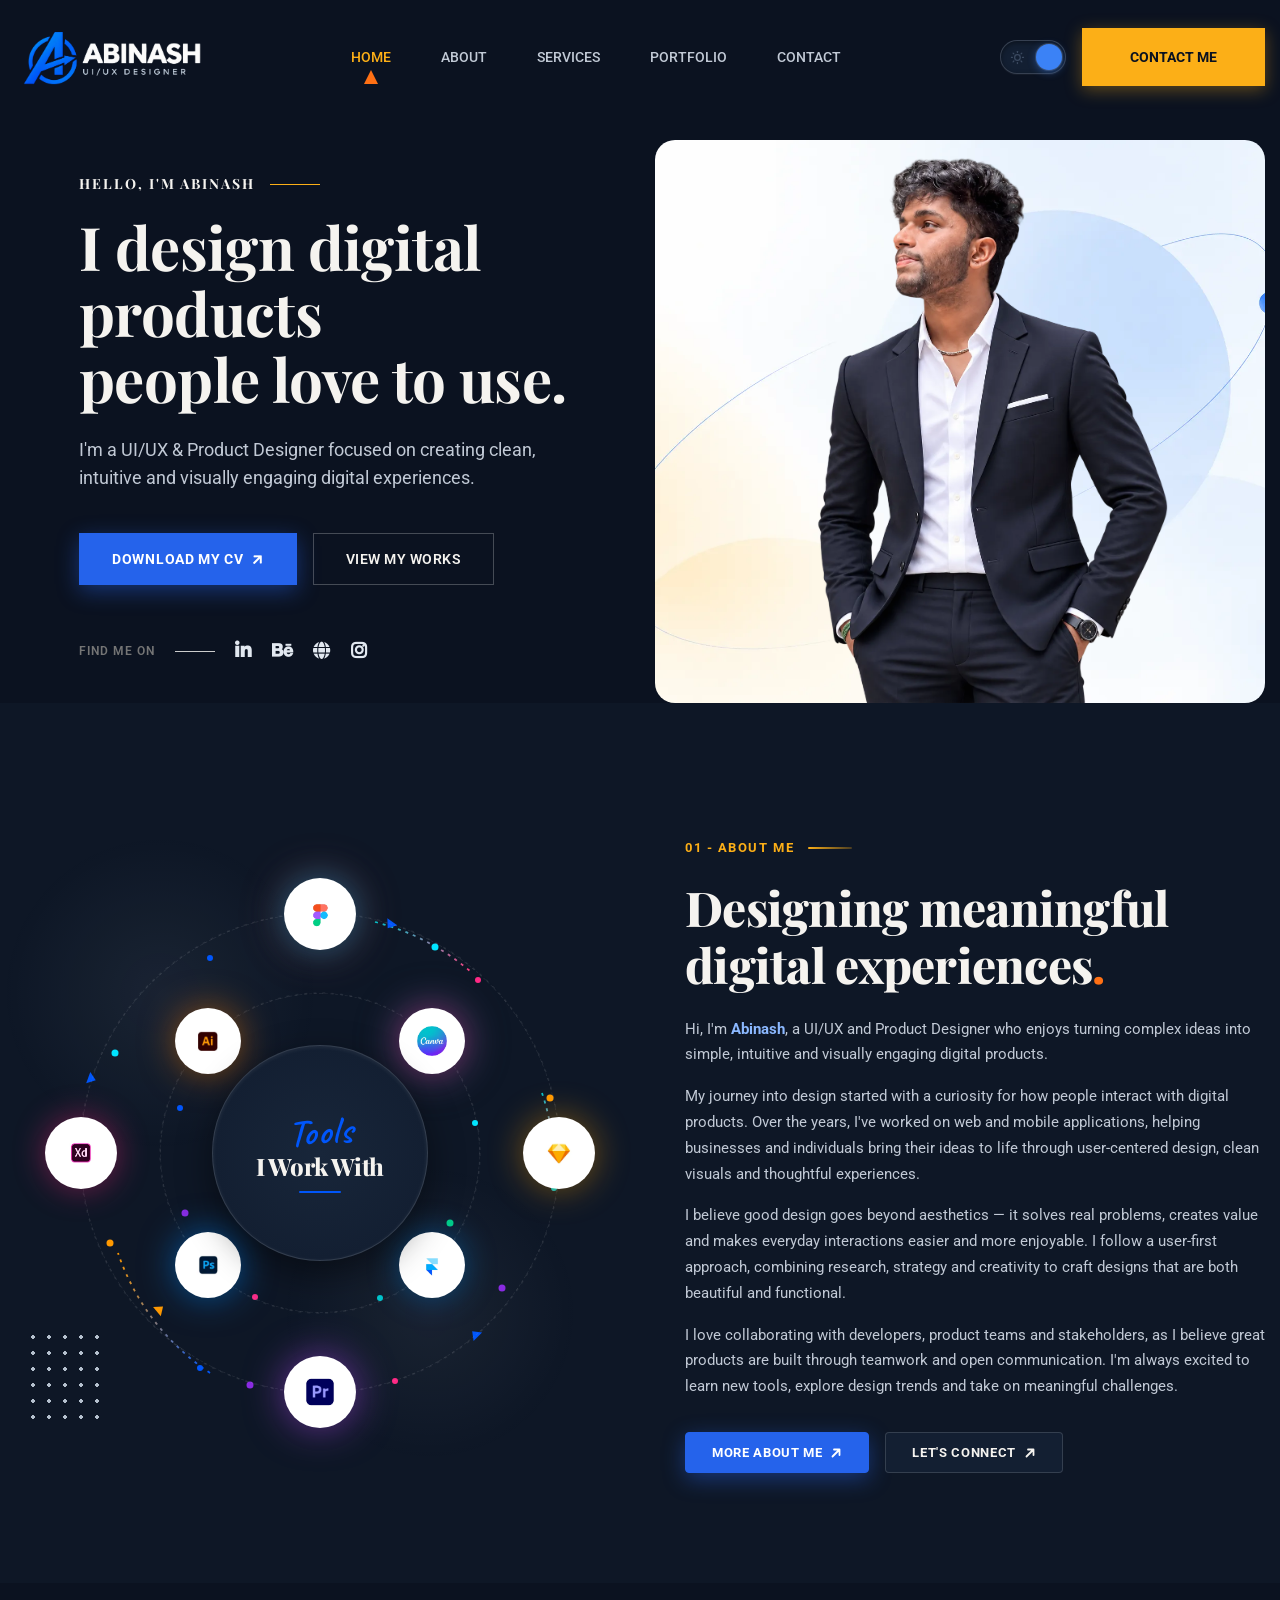
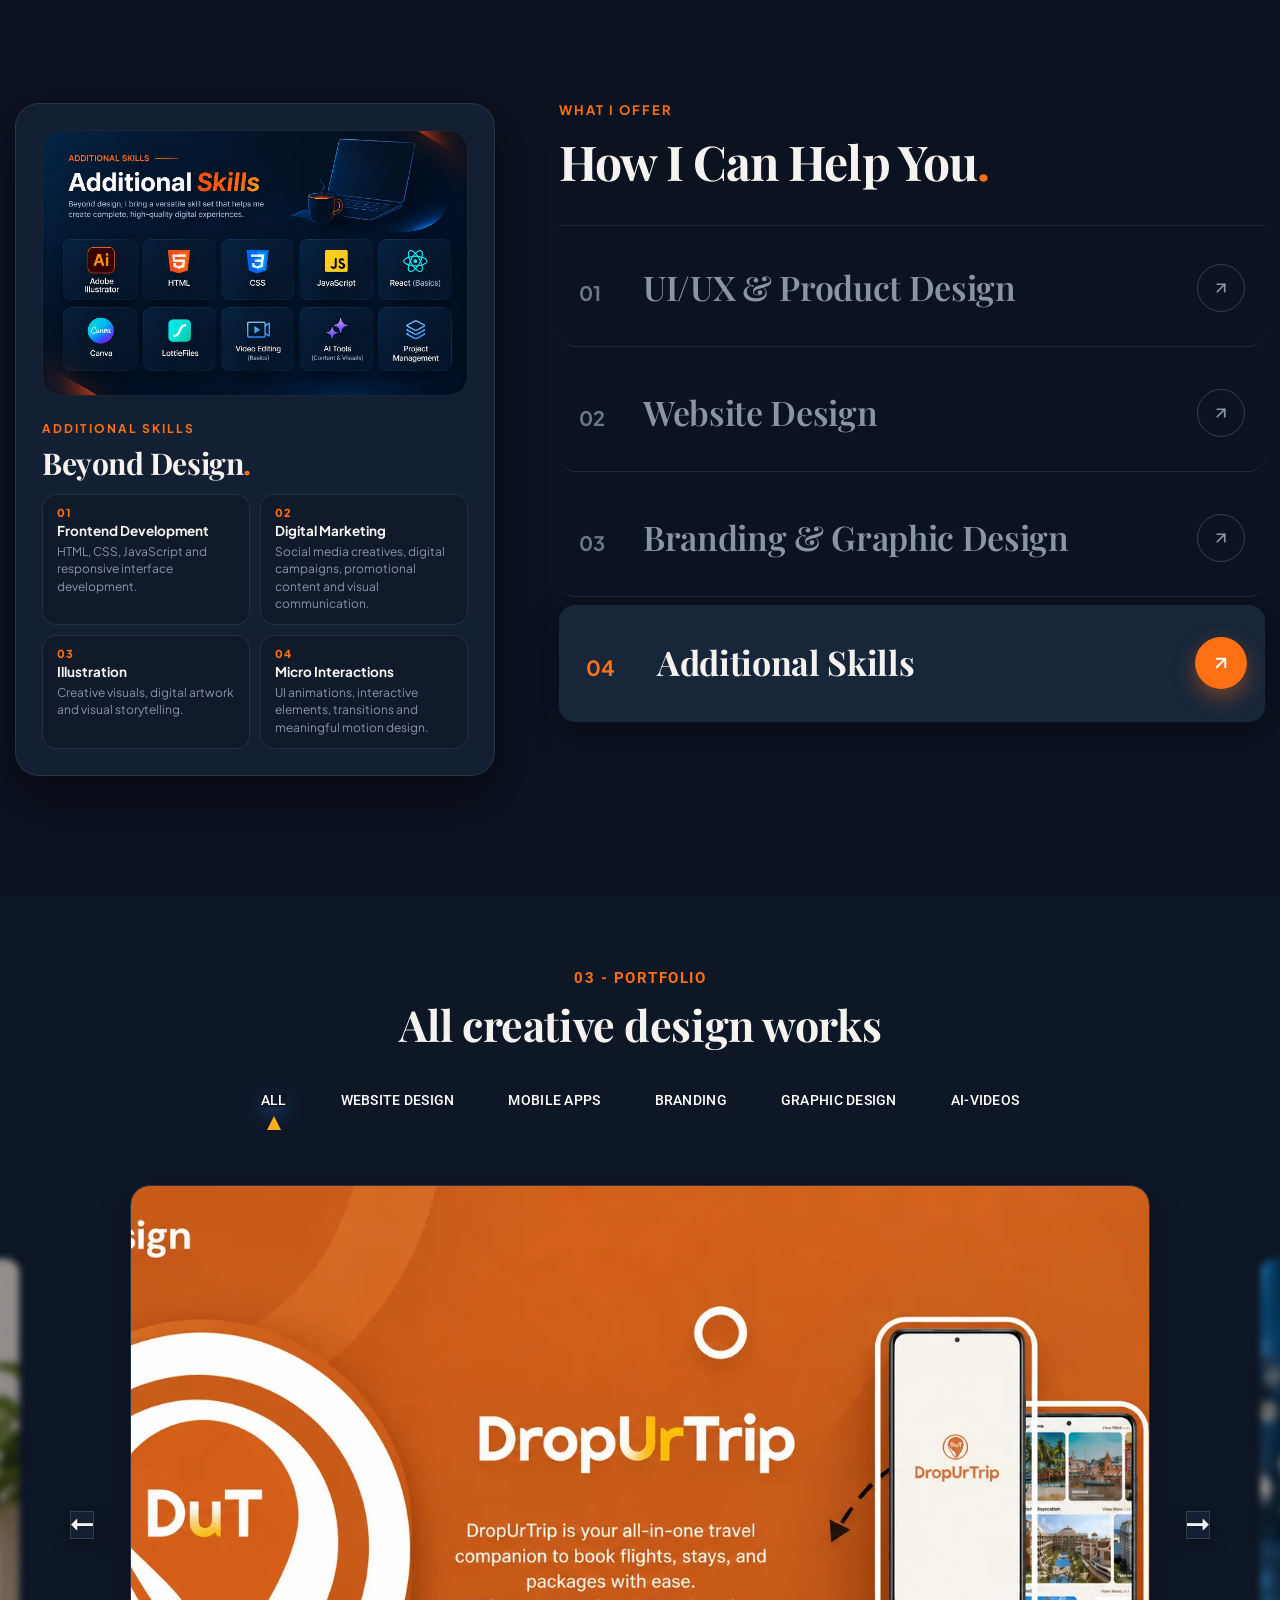
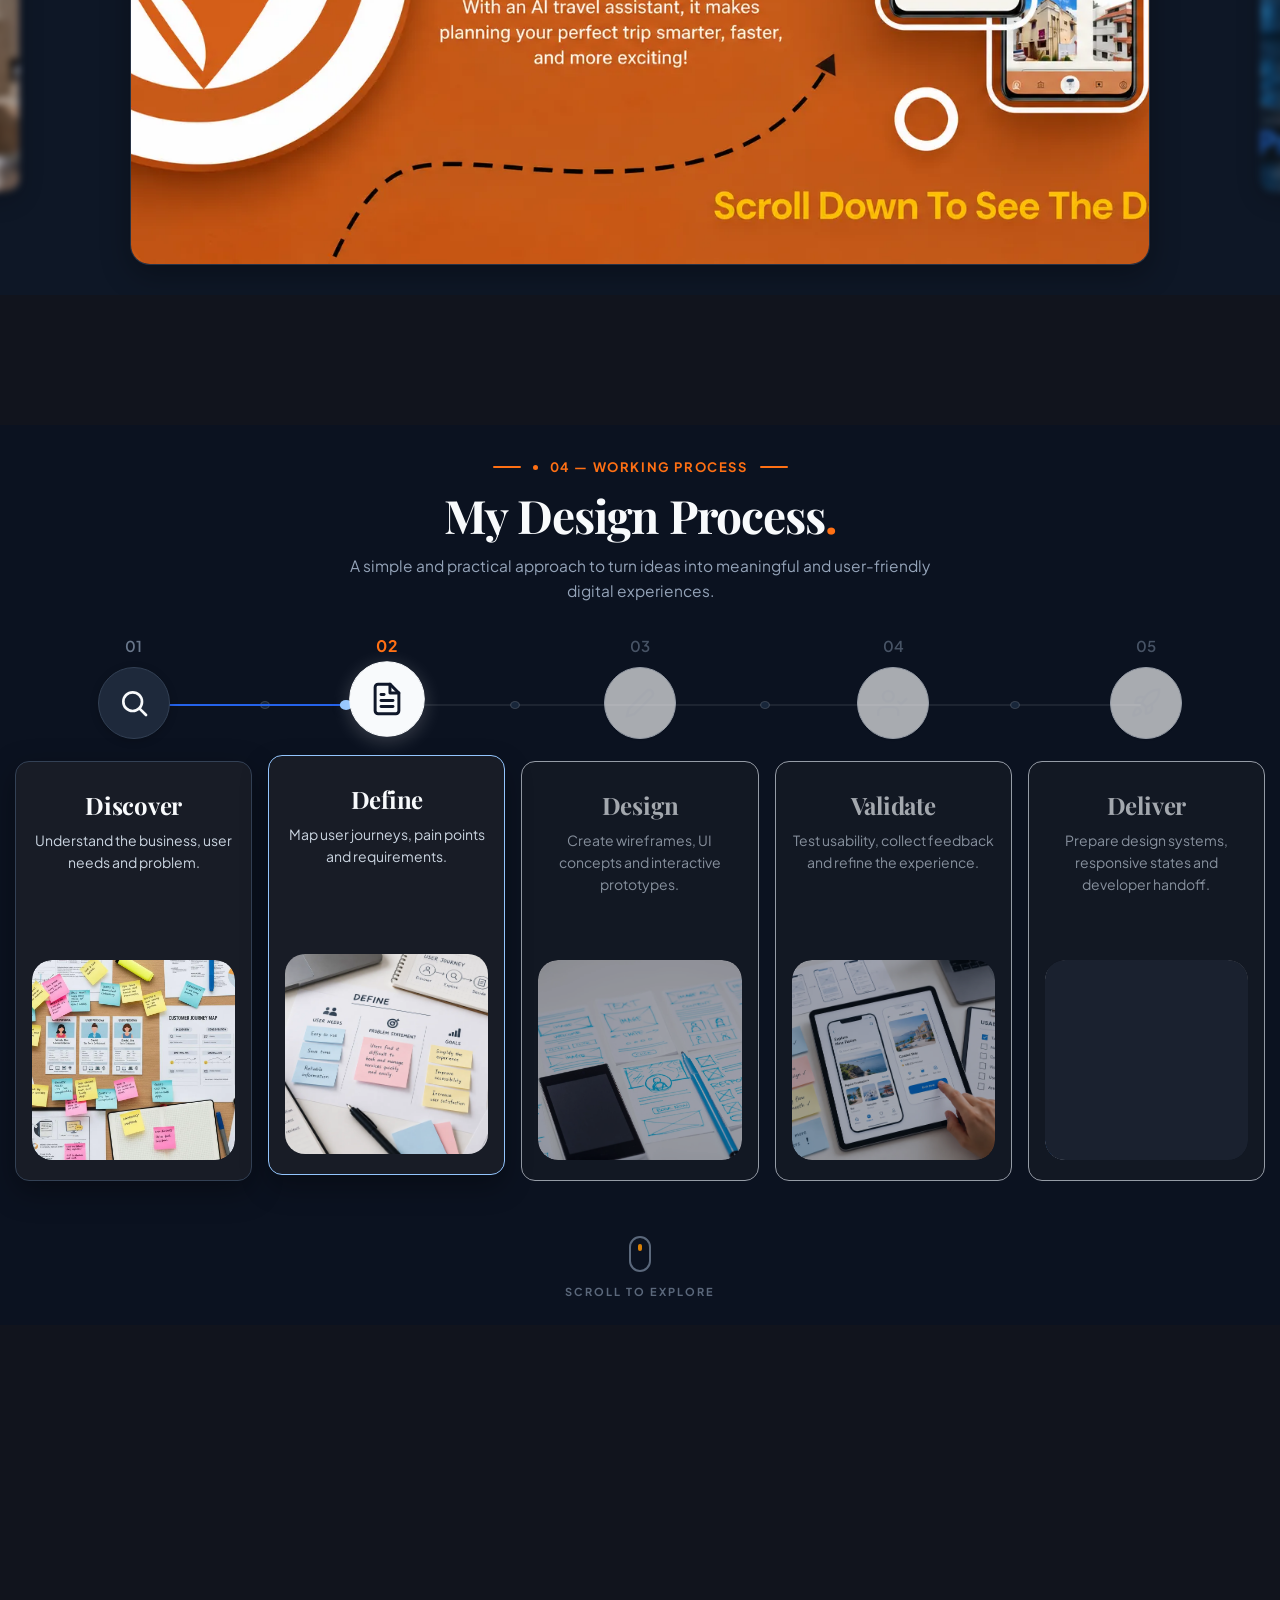
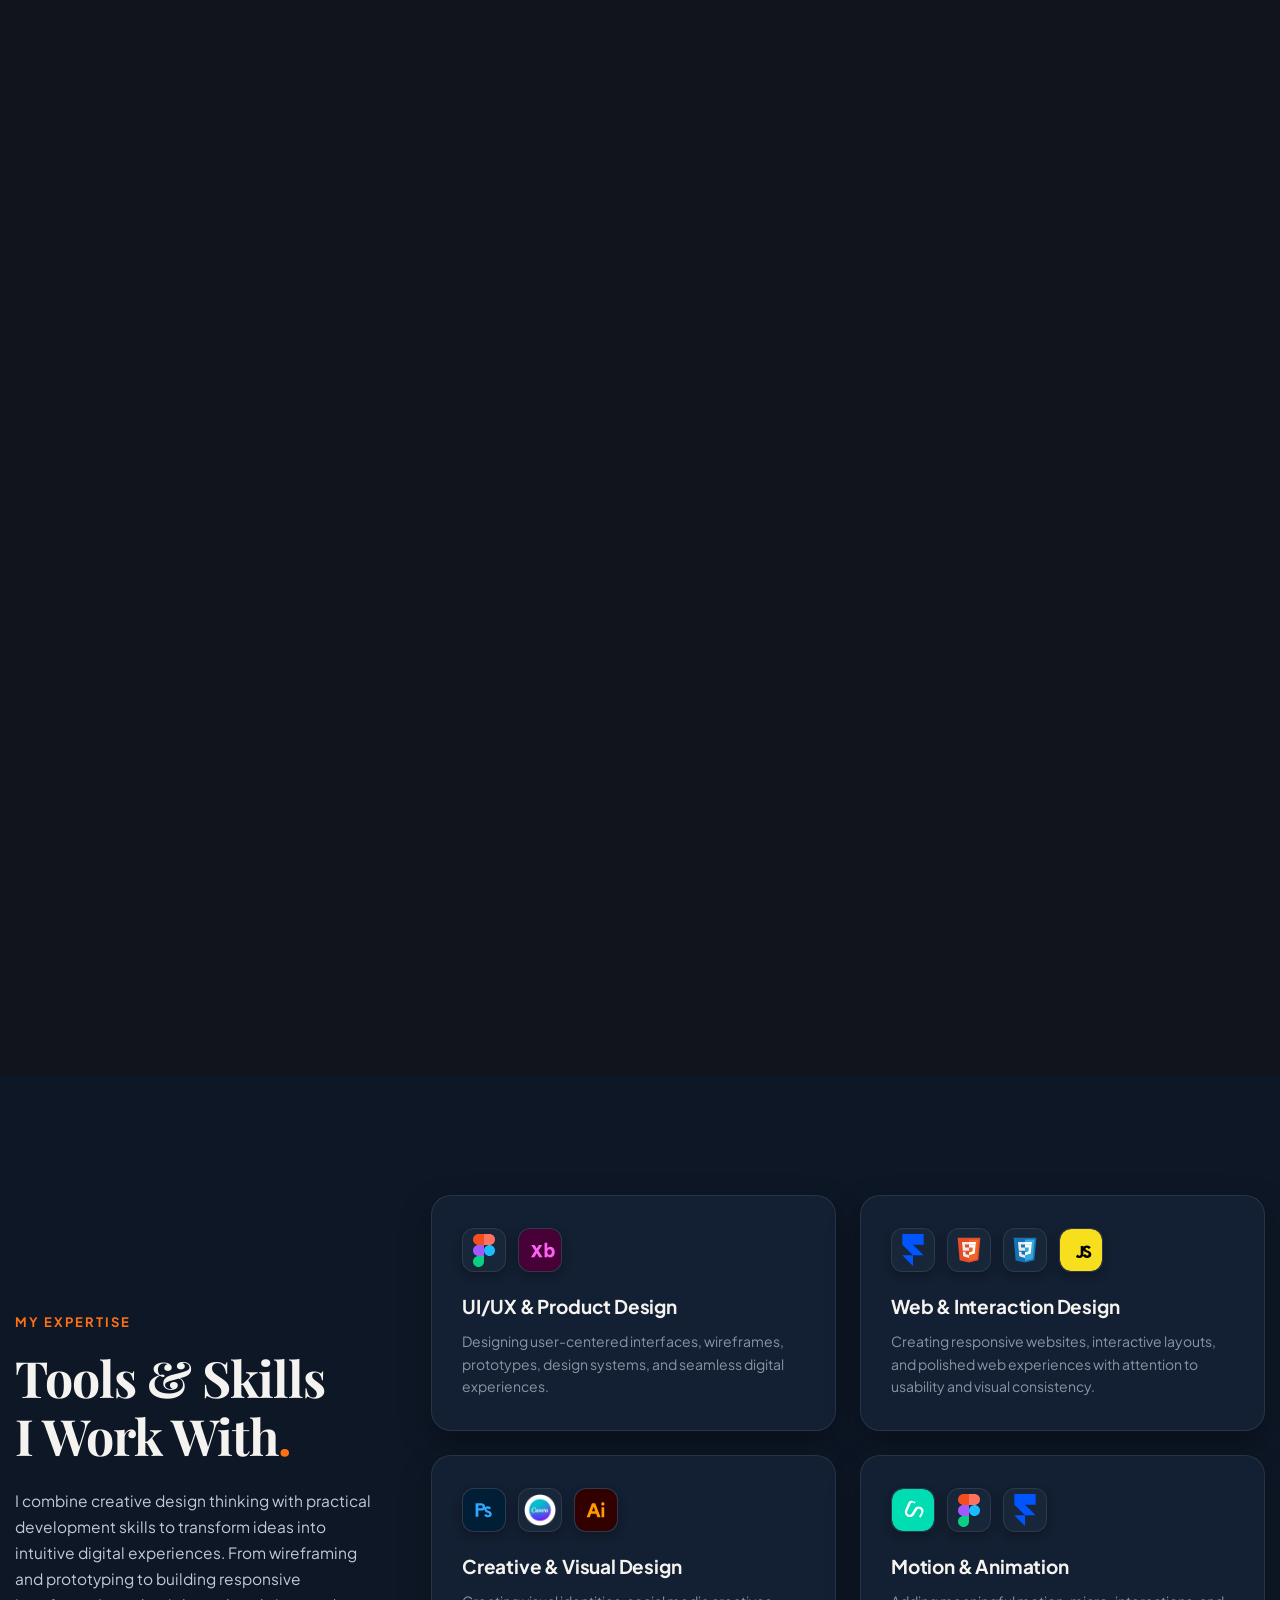
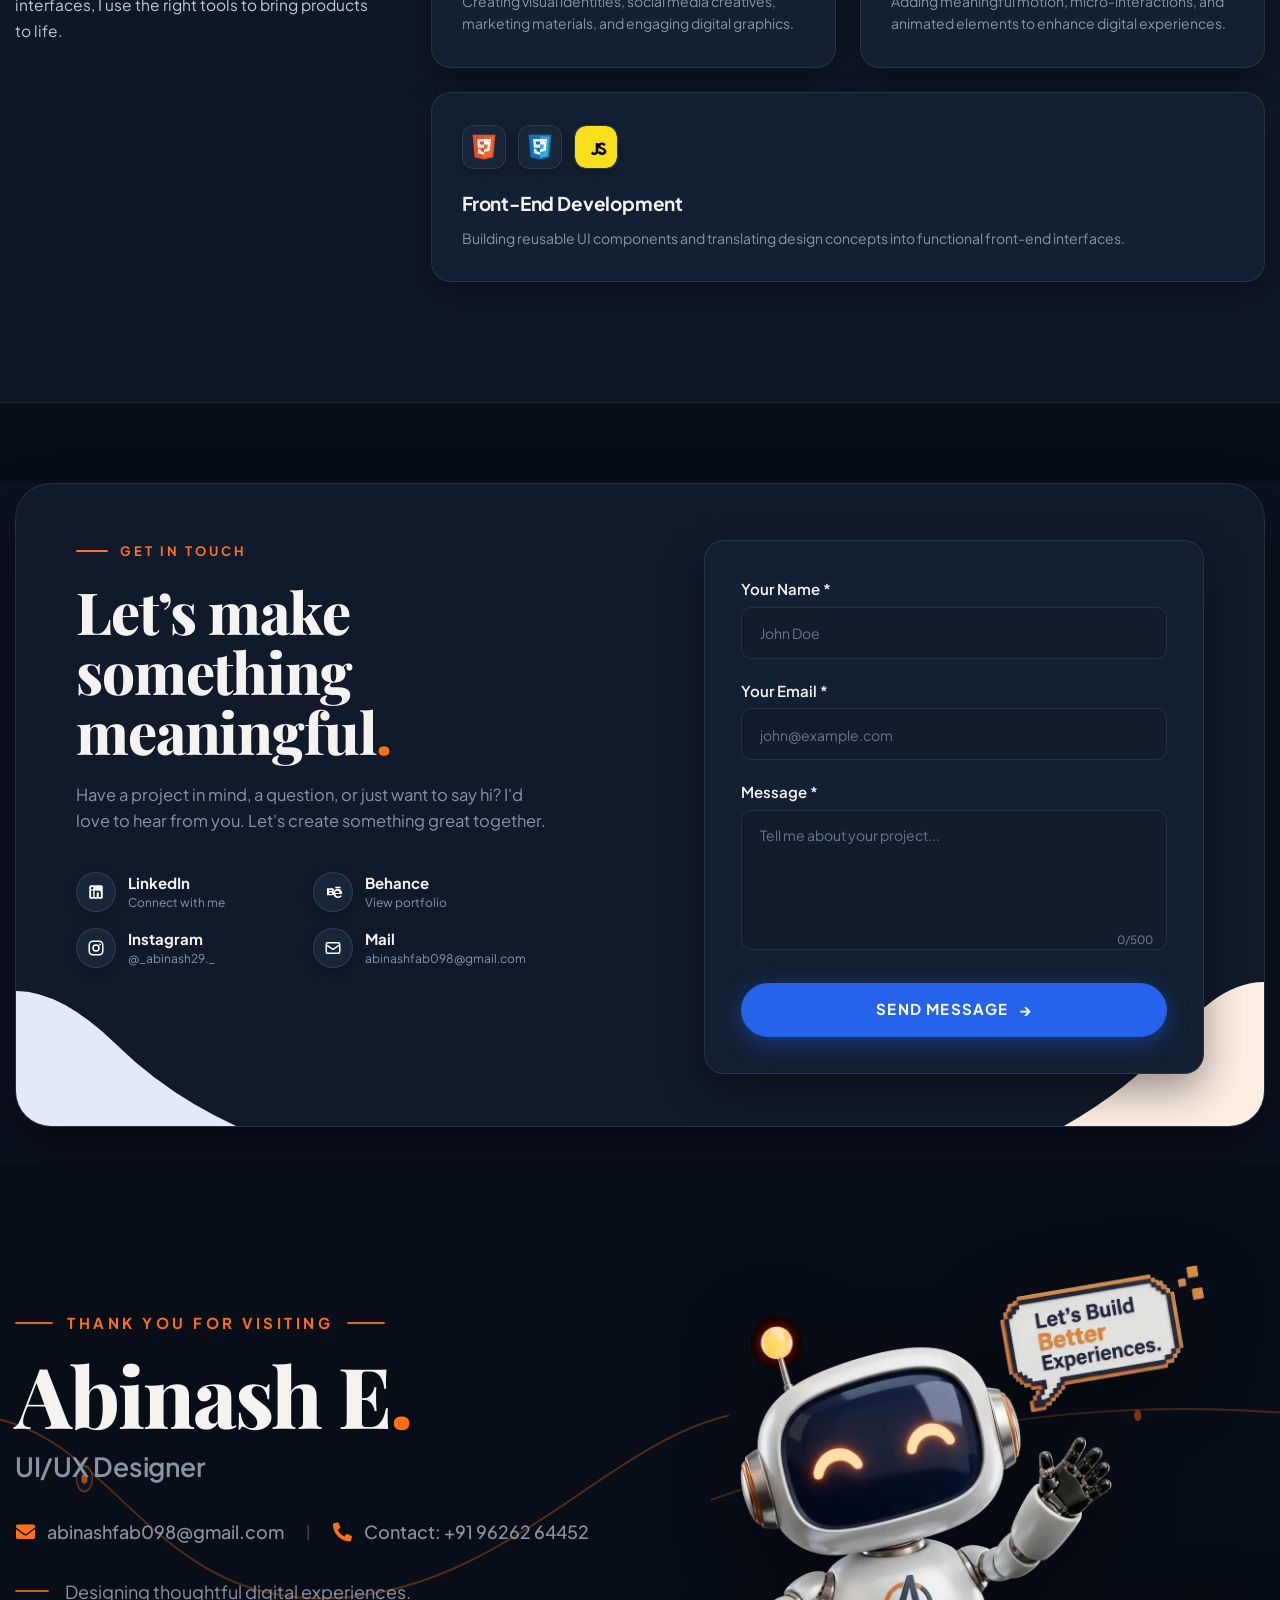
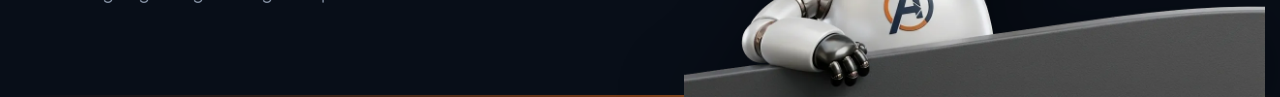
==== index.html @ 75be200e "Auto-sync portfolio – 2026-11-15 12:39" ====
<!doctype html>
<html class="no-js" lang="en">

<!-- Mirrored from https://html.storebuild.shop/Abinash-prev/Abinash/index.html by HTTrack Website Copier/3.x [XR&CO], Sun, 27 Sep 2026 11:13:35 GMT -->

<head>
    <meta charset="utf-8">
    <meta http-equiv="x-ua-compatible" content="ie=edge">
    <title>Abinash - UI/UX Designer</title>
    <meta name="description" content="Abinash E — UI/UX &amp; Product Designer Portfolio">
    <meta name="viewport" content="width=device-width, initial-scale=1">

    <link rel="shortcut icon" type="image/x-icon" href="assets/img/favicon.webp">
    <!-- Place favicon.ico in the root directory -->

    <!-- Google Fonts -->
    <link rel="preconnect" href="https://fonts.googleapis.com">
    <link rel="preconnect" href="https://fonts.gstatic.com" crossorigin>
    <link
        href="https://fonts.googleapis.com/css2?family=Caveat:wght@500;600;700&family=Playfair+Display:ital,wght@0,600;0,700;0,800;0,900;1,600&family=Plus+Jakarta+Sans:wght@400;500;600;700&display=swap"
        rel="stylesheet">

    <!-- CSS here -->
    <link rel="stylesheet" href="assets/css/bootstrap.min.css">
    <link rel="stylesheet" href="assets/css/animate.min.css">
    <link rel="stylesheet" href="assets/css/magnific-popup.css">
    <link rel="stylesheet" href="assets/css/fontawesome-all.min.css">
    <link rel="stylesheet" href="assets/css/slick.css">
    <link rel="stylesheet" href="assets/css/default.css">
    <link rel="stylesheet" href="assets/css/style.css">
    <link rel="stylesheet" href="assets/css/about-orbit.css">
    <link rel="stylesheet" href="assets/css/design-process.css">
    <link rel="stylesheet" href="assets/css/skills-section.css">
    <link rel="stylesheet" href="assets/css/services-section.css">
    <link rel="stylesheet" href="assets/css/image-reveal.css">
    <link rel="stylesheet" href="assets/css/responsive.css">
    <link rel="stylesheet" href="assets/css/viewer.min.css">
    <link rel="stylesheet" href="assets/css/graphic-showcase.css">
    <link rel="stylesheet" href="assets/css/parallax-footer.css">
    <link rel="stylesheet" href="assets/css/thank-you.css">
    <link rel="stylesheet" href="assets/css/smooth-scroll.css">
    <link rel="stylesheet" href="assets/css/theme-toggle.css">
    <link id="dark-theme-css" rel="stylesheet" href="assets/css/dark-theme.css">
    <!-- Immediate Theme Application (Anti-FOUC) -->
    <script>
        (function () {
            try {
                var savedTheme = localStorage.getItem('abinash_portfolio_theme');
                // Default to dark theme if not explicitly chosen as light
                if (savedTheme === 'light') {
                    document.documentElement.classList.remove('dark-theme', 'active-dark-mode');
                    document.documentElement.setAttribute('data-theme', 'light');
                    var darkLink = document.getElementById('dark-theme-css');
                    if (darkLink) darkLink.disabled = true;
                } else {
                    document.documentElement.classList.add('dark-theme', 'active-dark-mode');
                    document.documentElement.setAttribute('data-theme', 'dark');
                }
            } catch (e) { }
        })();
    </script>
</head>

<body class="dark-theme active-dark-mode">

    <!-- preloader-start -->
    <div id="preloader">
        <div class="Abinash-spin-box"></div>
    </div>
    <!-- preloader-end -->

    <!-- Scroll-top -->
    <button class="scroll-top scroll-to-target" data-target="html">
        <i class="fas fa-angle-up"></i>
    </button>
    <!-- Scroll-top-end-->
    <!-- Auto-sync verified: 2026-11-12 23:21 -->

    <!-- header-area -->
    <header>
        <div id="sticky-header" class="menu__area transparent-header">
            <div class="container custom-container">
                <div class="row">
                    <div class="col-12">
                        <div class="mobile__nav__toggler"><i class="fas fa-bars"></i></div>
                        <div class="mobile-header-switcher">
                            <button type="button" class="theme-switcher-btn mode__switcher"
                                id="themeSwitcherMobileHeader" aria-label="Switch theme mode" title="Switch Theme">
                                <span class="theme-switcher-track">
                                    <span class="theme-switcher-icon icon-sun" aria-hidden="true">
                                        <svg width="14" height="14" viewBox="0 0 24 24" fill="none"
                                            stroke="currentColor" stroke-width="2.2" stroke-linecap="round"
                                            stroke-linejoin="round">
                                            <circle cx="12" cy="12" r="5"></circle>
                                            <line x1="12" y1="1" x2="12" y2="3"></line>
                                            <line x1="12" y1="21" x2="12" y2="23"></line>
                                            <line x1="4.22" y1="4.22" x2="5.64" y2="5.64"></line>
                                            <line x1="18.36" y1="18.36" x2="19.78" y2="19.78"></line>
                                            <line x1="1" y1="12" x2="3" y2="12"></line>
                                            <line x1="21" y1="12" x2="23" y2="12"></line>
                                            <line x1="4.22" y1="19.78" x2="5.64" y2="18.36"></line>
                                            <line x1="18.36" y1="5.64" x2="19.78" y2="4.22"></line>
                                        </svg>
                                    </span>
                                    <span class="theme-switcher-thumb"></span>
                                    <span class="theme-switcher-icon icon-moon" aria-hidden="true">
                                        <svg width="13" height="13" viewBox="0 0 24 24" fill="none"
                                            stroke="currentColor" stroke-width="2.2" stroke-linecap="round"
                                            stroke-linejoin="round">
                                            <path d="M21 12.79A9 9 0 1 1 11.21 3 7 7 0 0 0 21 12.79z"></path>
                                        </svg>
                                    </span>
                                </span>
                            </button>
                        </div>
                        <div class="menu__wrap">
                            <nav class="menu__nav">
                                <div class="logo">
                                    <a href="#home" class="logo__black"><img src="assets/img/logo/logo_black.webp"
                                            alt="Abinash - UI/UX Designer"></a>
                                    <a href="#home" class="logo__white"><img src="assets/img/logo/logo_white.webp"
                                            alt="Abinash - UI/UX Designer"></a>
                                </div>
                                <div class="navbar__wrap main__menu d-none d-xl-flex">
                                    <ul class="navigation">
                                        <li class="active"><a href="#home">Home</a></li>
                                        <li><a href="about.html">About</a></li>
                                        <li><a href="#servicesSection">Services</a></li>
                                        <li><a href="#portfolioSection">Portfolio</a></li>
                                        <li><a href="#contact">Contact</a></li>
                                    </ul>
                                </div>
                                <div class="header__action-wrap d-flex align-items-center">
                                    <!-- Theme Switcher Toggle (Desktop) -->
                                    <button type="button"
                                        class="theme-switcher-btn mode__switcher d-none d-xl-inline-flex"
                                        id="themeSwitcherDesktop" aria-label="Switch theme mode" title="Switch Theme">
                                        <span class="theme-switcher-track">
                                            <span class="theme-switcher-icon icon-sun" aria-hidden="true">
                                                <svg width="15" height="15" viewBox="0 0 24 24" fill="none"
                                                    stroke="currentColor" stroke-width="2.2" stroke-linecap="round"
                                                    stroke-linejoin="round">
                                                    <circle cx="12" cy="12" r="5"></circle>
                                                    <line x1="12" y1="1" x2="12" y2="3"></line>
                                                    <line x1="12" y1="21" x2="12" y2="23"></line>
                                                    <line x1="4.22" y1="4.22" x2="5.64" y2="5.64"></line>
                                                    <line x1="18.36" y1="18.36" x2="19.78" y2="19.78"></line>
                                                    <line x1="1" y1="12" x2="3" y2="12"></line>
                                                    <line x1="21" y1="12" x2="23" y2="12"></line>
                                                    <line x1="4.22" y1="19.78" x2="5.64" y2="18.36"></line>
                                                    <line x1="18.36" y1="5.64" x2="19.78" y2="4.22"></line>
                                                </svg>
                                            </span>
                                            <span class="theme-switcher-thumb"></span>
                                            <span class="theme-switcher-icon icon-moon" aria-hidden="true">
                                                <svg width="14" height="14" viewBox="0 0 24 24" fill="none"
                                                    stroke="currentColor" stroke-width="2.2" stroke-linecap="round"
                                                    stroke-linejoin="round">
                                                    <path d="M21 12.79A9 9 0 1 1 11.21 3 7 7 0 0 0 21 12.79z"></path>
                                                </svg>
                                            </span>
                                        </span>
                                    </button>
                                    <div class="header__btn d-none d-md-block">
                                        <a href="#contact" class="btn">Contact me</a>
                                    </div>
                                </div>
                            </nav>
                        </div>
                        <!-- Mobile Menu  -->

                        <div class="mobile__menu">
                            <nav class="menu__box">
                                <div class="close__btn"><i class="fal fa-times"></i></div>
                                <div class="nav-logo">
                                    <a href="index.html" class="logo__black"><img src="assets/img/logo/logo_white.webp"
                                            alt="Abinash - UI/UX Designer"></a>
                                    <a href="index.html" class="logo__white"><img src="assets/img/logo/logo_white.webp"
                                            alt="Abinash - UI/UX Designer"></a>
                                </div>
                                <div class="menu__outer">
                                    <!--Here Menu Will Come Automatically Via Javascript / Same Menu as in Header-->
                                </div>
                                <div class="mobile-drawer-theme">
                                    <span class="drawer-theme-label">
                                        <i class="fal fa-adjust me-2"></i> Theme
                                    </span>
                                    <button type="button" class="theme-switcher-btn mode__switcher"
                                        id="themeSwitcherDrawer" aria-label="Switch theme mode" title="Switch Theme">
                                        <span class="theme-switcher-track">
                                            <span class="theme-switcher-icon icon-sun" aria-hidden="true">
                                                <svg width="14" height="14" viewBox="0 0 24 24" fill="none"
                                                    stroke="currentColor" stroke-width="2.2" stroke-linecap="round"
                                                    stroke-linejoin="round">
                                                    <circle cx="12" cy="12" r="5"></circle>
                                                    <line x1="12" y1="1" x2="12" y2="3"></line>
                                                    <line x1="12" y1="21" x2="12" y2="23"></line>
                                                    <line x1="4.22" y1="4.22" x2="5.64" y2="5.64"></line>
                                                    <line x1="18.36" y1="18.36" x2="19.78" y2="19.78"></line>
                                                    <line x1="1" y1="12" x2="3" y2="12"></line>
                                                    <line x1="21" y1="12" x2="23" y2="12"></line>
                                                    <line x1="4.22" y1="19.78" x2="5.64" y2="18.36"></line>
                                                    <line x1="18.36" y1="5.64" x2="19.78" y2="4.22"></line>
                                                </svg>
                                            </span>
                                            <span class="theme-switcher-thumb"></span>
                                            <span class="theme-switcher-icon icon-moon" aria-hidden="true">
                                                <svg width="13" height="13" viewBox="0 0 24 24" fill="none"
                                                    stroke="currentColor" stroke-width="2.2" stroke-linecap="round"
                                                    stroke-linejoin="round">
                                                    <path d="M21 12.79A9 9 0 1 1 11.21 3 7 7 0 0 0 21 12.79z"></path>
                                                </svg>
                                            </span>
                                        </span>
                                    </button>
                                </div>
                                <div class="social-links">
                                    <ul class="clearfix">
                                        <li><a href="https://www.linkedin.com/in/abinash-e-a90270257/" target="_blank"
                                                rel="noopener noreferrer" title="LinkedIn" aria-label="LinkedIn"><span
                                                    class="fab fa-linkedin-in"></span></a></li>
                                        <li><a href="https://www.behance.net/abinashe" target="_blank"
                                                rel="noopener noreferrer" title="Behance" aria-label="Behance"><span
                                                    class="fab fa-behance"></span></a></li>
                                        <li><a href="mailto:abinashfab098@gmail.com"
                                                title="Email: abinashfab098@gmail.com" aria-label="Email"><span
                                                    class="fas fa-globe"></span></a></li>
                                        <li><a href="https://www.instagram.com/_abinash29._/" target="_blank"
                                                rel="noopener noreferrer" title="Instagram" aria-label="Instagram"><span
                                                    class="fab fa-instagram"></span></a></li>
                                    </ul>
                                </div>
                            </nav>
                        </div>
                        <div class="menu__backdrop"></div>
                        <!-- End Mobile Menu -->
                    </div>
                </div>
            </div>
        </div>
    </header>
    <!-- header-area-end -->

    <!-- main-area -->
    <main class="main-area">

        <!-- banner-area -->
        <section class="banner" id="home">
            <div class="container custom-container">
                <div class="row align-items-center justify-content-center justify-content-lg-between">
                    <div class="col-lg-6 order-0 order-lg-2">
                        <div class="banner__img image-wrapper text-center text-xxl-end" id="imageReveal"
                            style="background-image: url('assets/img/banner/banner_bg.webp'); background-size: cover; background-position: center; background-repeat: no-repeat; border-radius: 20px;">
                            <img src="assets/img/banner/banner_img.webp" alt="Abinash - UI/UX Designer">
                            <div class="reveal-overlay" id="revealOverlay"></div>
                        </div>
                    </div>
                    <div class="col-lg-6 col-xl-6">
                        <div class="banner__content">
                            <div class="banner__subtitle wow fadeInUp" data-wow-delay=".2s"
                                style="display: flex; align-items: center; gap: 15px; margin-bottom: 20px;">
                                <h5
                                    style="text-transform: uppercase; letter-spacing: 2px; color: #FCAF17; font-size: 14px; margin: 0;">
                                    HELLO, I'M ABINASH</h5>
                                <div style="height: 1px; width: 50px; background-color: #FCAF17;"></div>
                            </div>
                            <h2 class="title wow fadeInUp" data-wow-delay=".4s">I design digital <br class="d-none d-sm-block">
                                products <br class="d-none d-sm-block"> people love to use.</h2>
                            <p class="wow fadeInUp" data-wow-delay=".6s">
                                I'm a UI/UX &amp; Product Designer focused on creating clean, intuitive and visually
                                engaging digital experiences.</p>
                            <div class="banner__btn__wrap wow fadeInUp" data-wow-delay=".8s">
                                <a href="#" class="btn hero-btn-cv">DOWNLOAD MY CV <i
                                        class="fas fa-arrow-right"></i></a>
                                <a href="#portfolioSection" class="btn border-btn hero-btn-works">VIEW MY WORKS</a>
                            </div>
                            <div class="banner__social wow fadeInUp" data-wow-delay="1s"
                                style="display: flex; align-items: center; gap: 20px; color: #757575; font-size: 12px; text-transform: uppercase; letter-spacing: 1px; font-weight: 600;">
                                <span>FIND ME ON</span>
                                <div style="height: 1px; width: 40px; background-color: #ccc;"></div>
                                <ul
                                    style="list-style: none; padding: 0; margin: 0; display: flex; gap: 20px; font-size: 18px;">
                                    <li><a href="https://www.linkedin.com/in/abinash-e-a90270257/" target="_blank"
                                            rel="noopener noreferrer" class="hero-social-link" title="LinkedIn"
                                            aria-label="LinkedIn"><i class="fab fa-linkedin-in"></i></a></li>
                                    <li><a href="https://www.behance.net/abinashe" target="_blank"
                                            rel="noopener noreferrer" class="hero-social-link" title="Behance"
                                            aria-label="Behance"><i class="fab fa-behance"></i></a></li>
                                    <li><a href="mailto:abinashfab098@gmail.com" class="hero-social-link"
                                            title="Email: abinashfab098@gmail.com" aria-label="Email"><i
                                                class="fas fa-globe"></i></a></li>
                                    <li><a href="https://www.instagram.com/_abinash29._/" target="_blank"
                                            rel="noopener noreferrer" class="hero-social-link" title="Instagram"
                                            aria-label="Instagram"><i class="fab fa-instagram"></i></a></li>
                                </ul>
                            </div>
                        </div>
                    </div>
                </div>
            </div>
            <div class="scroll__down">
                <a href="#aboutSection" class="scroll__link">Scroll down</a>
            </div>

        </section>
        <!-- banner-area-end -->

        <!-- about-area -->
        <section id="aboutSection" class="about">
            <div class="container">
                <div class="row align-items-center">
                    <div class="col-lg-6 col-md-12">
                        <div class="about__orbit-wrapper">
                            <!-- Ambient soft lighting glows -->
                            <div class="about__orbit-glow-1"></div>
                            <div class="about__orbit-glow-2"></div>

                            <!-- Decorative dot matrix grid (bottom-left) -->
                            <div class="about__orbit-dot-grid"></div>

                            <!-- SVG Track & Particle System -->
                            <svg class="about__orbit-svg" viewBox="0 0 560 560" fill="none"
                                xmlns="http://www.w3.org/2000/svg">
                                <defs>
                                    <linearGradient id="orbitArc1" x1="0" y1="0" x2="1" y2="1">
                                        <stop offset="0%" stop-color="#00C4CC" />
                                        <stop offset="100%" stop-color="#FF4081" />
                                    </linearGradient>
                                    <linearGradient id="orbitArc2" x1="0" y1="0" x2="1" y2="1">
                                        <stop offset="0%" stop-color="#FF9900" />
                                        <stop offset="100%" stop-color="#0056FB" />
                                    </linearGradient>
                                </defs>

                                <!-- Outer Orbit Ring (R=240) -->
                                <circle cx="280" cy="280" r="240" class="orbit-circle-outer" stroke="#dbe7f5"
                                    stroke-width="1.5" stroke-dasharray="3 6" />

                                <!-- Inner Orbit Ring (R=160) -->
                                <circle cx="280" cy="280" r="160" class="orbit-circle-inner" stroke="#e2edf8"
                                    stroke-width="1.5" stroke-dasharray="3 6" />

                                <!-- Decorative colored arcs along outer orbit -->
                                <path d="M 335 49 A 236 236 0 0 1 430 98" stroke="url(#orbitArc1)" stroke-width="1.8"
                                    stroke-dasharray="3 5" />
                                <path d="M 502 220 A 236 236 0 0 1 513 320" stroke="url(#orbitArc1)" stroke-width="1.8"
                                    stroke-dasharray="3 5" />
                                <path d="M 170 500 A 236 236 0 0 1 78 380" stroke="url(#orbitArc2)" stroke-width="1.8"
                                    stroke-dasharray="3 5" />

                                <!-- Decorative particles/nodes on Outer Orbit -->
                                <circle cx="395" cy="74" r="3.5" fill="#00e5ff" />
                                <circle cx="438" cy="107" r="3" fill="#ff2a85" />
                                <circle cx="510" cy="225" r="3.5" fill="#ff9900" />
                                <circle cx="514" cy="315" r="3" fill="#00c4cc" />
                                <circle cx="462" cy="415" r="3.5" fill="#8a2be2" />
                                <circle cx="355" cy="508" r="3" fill="#ff2a85" />
                                <circle cx="210" cy="512" r="3.5" fill="#8a2be2" />
                                <circle cx="160" cy="495" r="3" fill="#0056fb" />
                                <circle cx="70" cy="370" r="3.5" fill="#ff9900" />
                                <circle cx="47" cy="250" r="3" fill="#0056fb" />
                                <circle cx="75" cy="180" r="3.5" fill="#00e5ff" />
                                <circle cx="170" cy="85" r="3" fill="#0056fb" />

                                <!-- Directional Triangles / Carets along Outer Orbit -->
                                <polygon points="350,56 344,48 356,48" fill="#0056fb" transform="rotate(35 350 52)" />
                                <polygon points="508,260 502,252 514,252" fill="#ff9900"
                                    transform="rotate(85 508 256)" />
                                <polygon points="435,465 429,457 441,457" fill="#0056fb"
                                    transform="rotate(135 435 461)" />
                                <polygon points="260,518 254,510 266,510" fill="#8a2be2"
                                    transform="rotate(185 260 514)" />
                                <polygon points="120,440 114,432 126,432" fill="#ff9900"
                                    transform="rotate(230 120 436)" />
                                <polygon points="52,210 46,202 58,202" fill="#0056fb" transform="rotate(290 52 206)" />

                                <!-- Decorative particles on Inner Orbit -->
                                <circle cx="390" cy="185" r="3" fill="#ff9900" />
                                <circle cx="435" cy="250" r="3" fill="#00e5ff" />
                                <circle cx="410" cy="350" r="3.5" fill="#00d084" />
                                <circle cx="340" cy="425" r="3" fill="#00c4cc" />
                                <circle cx="215" cy="424" r="3" fill="#ff2a85" />
                                <circle cx="145" cy="340" r="3.5" fill="#8a2be2" />
                                <circle cx="140" cy="235" r="3" fill="#0056fb" />
                            </svg>

                            <!-- Fixed Center Hub Card -->
                            <div class="about__orbit-hub">
                                <span class="orbit-hub-script">Tools</span>
                                <h3 class="orbit-hub-title">I Work With</h3>
                                <span class="orbit-hub-line"></span>
                            </div>

                            <!-- Concentric Animated Orbit Rings -->
                            <!-- Outer Orbit Ring (R=240px, 42s continuous rotation) -->
                            <div class="orbit-ring orbit-ring--outer">
                                <!-- 1. Figma (Top - 12 o'clock) -->
                                <div class="orbit-slot orbit-slot--outer-top">
                                    <div class="orbit-tool-rotator orbit-rotator--outer">
                                        <div class="orbit-tool-badge orbit-tool--figma" title="Figma">
                                            <img src="assets/img/icons/figma_light.webp" alt="Figma">
                                        </div>
                                    </div>
                                </div>

                                <!-- 2. Sketch (Right - 3 o'clock) -->
                                <div class="orbit-slot orbit-slot--outer-right">
                                    <div class="orbit-tool-rotator orbit-rotator--outer">
                                        <div class="orbit-tool-badge orbit-tool--sketch" title="Sketch">
                                            <img src="assets/img/icons/skeatch_light.webp" alt="Sketch">
                                        </div>
                                    </div>
                                </div>

                                <!-- 3. Premiere Pro (Bottom - 6 o'clock) -->
                                <div class="orbit-slot orbit-slot--outer-bottom">
                                    <div class="orbit-tool-rotator orbit-rotator--outer">
                                        <div class="orbit-tool-badge orbit-tool--premier" title="Adobe Premiere Pro">
                                            <img src="assets/img/icons/premier_pro.webp" alt="Adobe Premiere Pro">
                                        </div>
                                    </div>
                                </div>

                                <!-- 4. Adobe XD (Left - 9 o'clock) -->
                                <div class="orbit-slot orbit-slot--outer-left">
                                    <div class="orbit-tool-rotator orbit-rotator--outer">
                                        <div class="orbit-tool-badge orbit-tool--xd" title="Adobe XD">
                                            <img src="assets/img/icons/xd_light.webp" alt="Adobe XD">
                                        </div>
                                    </div>
                                </div>
                            </div>

                            <!-- Inner Orbit Ring (R=160px, 28s continuous rotation) -->
                            <div class="orbit-ring orbit-ring--inner">
                                <!-- 5. Canva (Top-Right - 45°) -->
                                <div class="orbit-slot orbit-slot--inner-tr">
                                    <div class="orbit-tool-rotator orbit-rotator--inner">
                                        <div class="orbit-tool-badge orbit-tool--canva" title="Canva">
                                            <img src="assets/img/icons/canva_mark_converted.webp"
                                                onerror="this.onerror=null;this.src='assets/img/icons/canva.png';"
                                                alt="Canva">
                                        </div>
                                    </div>
                                </div>

                                <!-- 6. Framer (Bottom-Right - 135°) -->
                                <div class="orbit-slot orbit-slot--inner-br">
                                    <div class="orbit-tool-rotator orbit-rotator--inner">
                                        <div class="orbit-tool-badge orbit-tool--framer" title="Framer">
                                            <img src="assets/img/icons/Framer.webp" alt="Framer">
                                        </div>
                                    </div>
                                </div>

                                <!-- 7. Photoshop (Bottom-Left - 225°) -->
                                <div class="orbit-slot orbit-slot--inner-bl">
                                    <div class="orbit-tool-rotator orbit-rotator--inner">
                                        <div class="orbit-tool-badge orbit-tool--photoshop" title="Adobe Photoshop">
                                            <img src="assets/img/icons/photoshop_light.webp" alt="Adobe Photoshop">
                                        </div>
                                    </div>
                                </div>

                                <!-- 8. Illustrator (Top-Left - 315°) -->
                                <div class="orbit-slot orbit-slot--inner-tl">
                                    <div class="orbit-tool-rotator orbit-rotator--inner">
                                        <div class="orbit-tool-badge orbit-tool--illustrator" title="Adobe Illustrator">
                                            <img src="assets/img/icons/illustrator_light.webp" alt="Adobe Illustrator">
                                        </div>
                                    </div>
                                </div>
                            </div>
                        </div>
                    </div>
                    <div class="col-lg-6 col-md-12">
                        <div class="about__new-content">
                            <div class="about__header-wrap">
                                <span class="about__badge-text">01 - ABOUT ME</span>
                                <span class="about__badge-divider"></span>
                            </div>

                            <h2 class="about__headline">
                                Designing meaningful<br>digital experiences<span class="about__dot">.</span>
                            </h2>

                            <div class="about__body-copy">
                                <p>Hi, I'm <strong class="about__author-name">Abinash</strong>, a UI/UX and Product
                                    Designer who enjoys turning complex ideas into simple, intuitive and visually
                                    engaging digital products.</p>
                                <p>My journey into design started with a curiosity for how people interact with digital
                                    products. Over the years, I've worked on web and mobile applications, helping
                                    businesses and individuals bring their ideas to life through user-centered design,
                                    clean visuals and thoughtful experiences.</p>
                                <p>I believe good design goes beyond aesthetics — it solves real problems, creates value
                                    and makes everyday interactions easier and more enjoyable. I follow a user-first
                                    approach, combining research, strategy and creativity to craft designs that are both
                                    beautiful and functional.</p>
                                <p>I love collaborating with developers, product teams and stakeholders, as I believe
                                    great products are built through teamwork and open communication. I'm always excited
                                    to learn new tools, explore design trends and take on meaningful challenges.</p>
                            </div>

                            <div class="about__actions">
                                <a href="about.html" class="about-action-btn about-action-btn--primary">
                                    MORE ABOUT ME
                                    <svg width="12" height="12" viewBox="0 0 12 12" fill="none"
                                        xmlns="http://www.w3.org/2000/svg">
                                        <path d="M2.5 9.5L9.5 2.5M9.5 2.5H4M9.5 2.5V8" stroke="currentColor"
                                            stroke-width="1.8" stroke-linecap="round" stroke-linejoin="round" />
                                    </svg>
                                </a>
                                <a href="#contact" class="about-action-btn about-action-btn--outline">
                                    LET'S CONNECT
                                    <svg width="12" height="12" viewBox="0 0 12 12" fill="none"
                                        xmlns="http://www.w3.org/2000/svg">
                                        <path d="M2.5 9.5L9.5 2.5H4M9.5 2.5V8" stroke="currentColor" stroke-width="1.8"
                                            stroke-linecap="round" stroke-linejoin="round" />
                                    </svg>
                                </a>
                            </div>
                        </div>
                    </div>
                </div>
            </div>
        </section>
        <!-- about-area-end -->

        <!-- services-area -->
        <section id="services" class="services-interactive">
            <!-- Backward compatibility anchor for navbar links targeting #servicesSection -->
            <span id="servicesSection" class="services-interactive__anchor" aria-hidden="true"></span>

            <div class="container custom-container">
                <div class="services-interactive__layout">

                    <!-- ========================================================= -->
                    <!-- LEFT COLUMN: Dynamic Service Preview Panel                -->
                    <!-- ========================================================= -->
                    <div class="services-interactive__left">
                        <div class="services-interactive__preview-card">

                            <!-- ------------------------------------------------- -->
                            <!-- PANEL 01: UI/UX & Product Design                 -->
                            <!-- ------------------------------------------------- -->
                            <div class="service-preview-panel is-active" id="service-panel-1" role="tabpanel"
                                aria-labelledby="service-tab-1">
                                <div class="service-preview__media">
                                    <img src="assets/img/portfolio/serv_1.webp"
                                        alt="UI/UX &amp; Product Design Preview — DropUrTrip"
                                        class="service-preview__img" loading="lazy">
                                </div>
                                <div class="service-preview__body">
                                    <span class="service-preview__eyebrow">SELECTED SERVICE</span>
                                    <h3 class="service-preview__title">UI/UX &amp; Product Design</h3>
                                    <p class="service-preview__desc">Designing intuitive, user-centered digital
                                        experiences that balance functionality, usability, and visual clarity. From
                                        research and wireframing to high-fidelity interfaces and interactive prototypes.
                                    </p>
                                    <div class="service-preview__tags">
                                        <span class="service-preview__tag" style="--tag-idx: 0;">UX Research</span>
                                        <span class="service-preview__tag" style="--tag-idx: 1;">UI Design</span>
                                        <span class="service-preview__tag" style="--tag-idx: 2;">Wireframing</span>
                                        <span class="service-preview__tag" style="--tag-idx: 3;">Prototyping</span>
                                    </div>
                                </div>
                            </div>

                            <!-- ------------------------------------------------- -->
                            <!-- PANEL 02: Website Design                         -->
                            <!-- ------------------------------------------------- -->
                            <div class="service-preview-panel" id="service-panel-2" role="tabpanel"
                                aria-labelledby="service-tab-2">
                                <div class="service-preview__media">
                                    <img src="assets/img/portfolio/serv_2.webp"
                                        alt="Website Design Preview — Miyeon Casuals" class="service-preview__img"
                                        loading="lazy">
                                </div>
                                <div class="service-preview__body">
                                    <span class="service-preview__eyebrow">SELECTED SERVICE</span>
                                    <h3 class="service-preview__title">Website Design</h3>
                                    <p class="service-preview__desc">Creating modern, responsive websites with
                                        thoughtful layouts, strong visual hierarchy, and engaging interactions that
                                        communicate your brand and deliver a seamless user experience.</p>
                                    <div class="service-preview__tags">
                                        <span class="service-preview__tag" style="--tag-idx: 0;">Website Design</span>
                                        <span class="service-preview__tag" style="--tag-idx: 1;">Responsive
                                            Design</span>
                                        <span class="service-preview__tag" style="--tag-idx: 2;">Framer</span>
                                        <span class="service-preview__tag" style="--tag-idx: 3;">UI Development</span>
                                    </div>
                                </div>
                            </div>

                            <!-- ------------------------------------------------- -->
                            <!-- PANEL 03: Branding & Graphic Design               -->
                            <!-- ------------------------------------------------- -->
                            <div class="service-preview-panel" id="service-panel-3" role="tabpanel"
                                aria-labelledby="service-tab-3">
                                <div class="service-preview__media">
                                    <img src="assets/img/Branding/serv_3.webp"
                                        alt="Branding &amp; Graphic Design Preview" class="service-preview__img"
                                        loading="lazy">
                                </div>
                                <div class="service-preview__body">
                                    <span class="service-preview__eyebrow">SELECTED SERVICE</span>
                                    <h3 class="service-preview__title">Branding &amp; Graphic Design</h3>
                                    <p class="service-preview__desc">Building consistent visual identities and creative
                                        communication through branding, promotional posters, social media creatives,
                                        marketing materials, and digital graphics.</p>
                                    <div class="service-preview__tags">
                                        <span class="service-preview__tag" style="--tag-idx: 0;">Brand Identity</span>
                                        <span class="service-preview__tag" style="--tag-idx: 1;">Graphic Design</span>
                                        <span class="service-preview__tag" style="--tag-idx: 2;">Social Media</span>
                                        <span class="service-preview__tag" style="--tag-idx: 3;">Visual Design</span>
                                    </div>
                                </div>
                            </div>

                            <!-- ------------------------------------------------- -->
                            <!-- PANEL 04: Additional Skills (Beyond Design)       -->
                            <!-- ------------------------------------------------- -->
                            <div class="service-preview-panel" id="service-panel-4" role="tabpanel"
                                aria-labelledby="service-tab-4">
                                <div class="service-preview__media">
                                    <img src="assets/img/portfolio/serv_3.webp"
                                        alt="Additional Skills Preview — Beyond Design" class="service-preview__img"
                                        loading="lazy">
                                </div>
                                <div class="service-preview__body">
                                    <span class="service-preview__eyebrow">ADDITIONAL SKILLS</span>
                                    <h3 class="service-preview__title">Beyond Design<span
                                            class="service-preview__title-dot">.</span></h3>

                                    <div class="service-preview__skills-grid">
                                        <div class="service-preview__skill-card" style="--tag-idx: 0;">
                                            <span class="service-preview__skill-tag-num">01</span>
                                            <h4 class="service-preview__skill-tag-title">Frontend Development</h4>
                                            <p class="service-preview__skill-tag-desc">HTML, CSS, JavaScript and
                                                responsive interface development.</p>
                                        </div>
                                        <div class="service-preview__skill-card" style="--tag-idx: 1;">
                                            <span class="service-preview__skill-tag-num">02</span>
                                            <h4 class="service-preview__skill-tag-title">Digital Marketing</h4>
                                            <p class="service-preview__skill-tag-desc">Social media creatives, digital
                                                campaigns, promotional content and visual communication.</p>
                                        </div>
                                        <div class="service-preview__skill-card" style="--tag-idx: 2;">
                                            <span class="service-preview__skill-tag-num">03</span>
                                            <h4 class="service-preview__skill-tag-title">Illustration</h4>
                                            <p class="service-preview__skill-tag-desc">Creative visuals, digital artwork
                                                and visual storytelling.</p>
                                        </div>
                                        <div class="service-preview__skill-card" style="--tag-idx: 3;">
                                            <span class="service-preview__skill-tag-num">04</span>
                                            <h4 class="service-preview__skill-tag-title">Micro Interactions</h4>
                                            <p class="service-preview__skill-tag-desc">UI animations, interactive
                                                elements, transitions and meaningful motion design.</p>
                                        </div>

                                    </div>
                                </div>
                            </div>

                        </div>
                    </div>

                    <!-- ========================================================= -->
                    <!-- RIGHT COLUMN: Interactive Service List                    -->
                    <!-- ========================================================= -->
                    <div class="services-interactive__right">
                        <!-- Header -->
                        <div class="services-interactive__header">
                            <span class="services-interactive__eyebrow">WHAT I OFFER</span>
                            <h2 class="services-interactive__heading">How I Can Help You<span
                                    class="services-interactive__heading-dot">.</span></h2>
                        </div>

                        <!-- 4 Service Rows -->
                        <div class="services-list" role="tablist" aria-label="Services List">

                            <!-- Row 01: UI/UX & Product Design -->
                            <div class="service-row is-active" role="tab" id="service-tab-1" aria-selected="true"
                                aria-controls="service-panel-1" tabindex="0" data-service-index="1">
                                <div class="service-row__left">
                                    <span class="service-row__num">01</span>
                                    <h3 class="service-row__title">UI/UX &amp; Product Design</h3>
                                </div>
                                <div class="service-row__right">
                                    <div class="service-row__indicator" aria-hidden="true">
                                        <svg viewBox="0 0 24 24" fill="none" stroke="currentColor" stroke-width="2.3"
                                            stroke-linecap="round" stroke-linejoin="round">
                                            <line x1="7" y1="17" x2="17" y2="7"></line>
                                            <polyline points="7 7 17 7 17 17"></polyline>
                                        </svg>
                                    </div>
                                </div>
                            </div>

                            <!-- Row 02: Website Design -->
                            <div class="service-row" role="tab" id="service-tab-2" aria-selected="false"
                                aria-controls="service-panel-2" tabindex="0" data-service-index="2">
                                <div class="service-row__left">
                                    <span class="service-row__num">02</span>
                                    <h3 class="service-row__title">Website Design</h3>
                                </div>
                                <div class="service-row__right">
                                    <div class="service-row__indicator" aria-hidden="true">
                                        <svg viewBox="0 0 24 24" fill="none" stroke="currentColor" stroke-width="2.3"
                                            stroke-linecap="round" stroke-linejoin="round">
                                            <line x1="7" y1="17" x2="17" y2="7"></line>
                                            <polyline points="7 7 17 7 17 17"></polyline>
                                        </svg>
                                    </div>
                                </div>
                            </div>

                            <!-- Row 03: Branding & Graphic Design -->
                            <div class="service-row" role="tab" id="service-tab-3" aria-selected="false"
                                aria-controls="service-panel-3" tabindex="0" data-service-index="3">
                                <div class="service-row__left">
                                    <span class="service-row__num">03</span>
                                    <h3 class="service-row__title">Branding &amp; Graphic Design</h3>
                                </div>
                                <div class="service-row__right">
                                    <div class="service-row__indicator" aria-hidden="true">
                                        <svg viewBox="0 0 24 24" fill="none" stroke="currentColor" stroke-width="2.3"
                                            stroke-linecap="round" stroke-linejoin="round">
                                            <line x1="7" y1="17" x2="17" y2="7"></line>
                                            <polyline points="7 7 17 7 17 17"></polyline>
                                        </svg>
                                    </div>
                                </div>
                            </div>

                            <!-- Row 04: Additional Skills -->
                            <div class="service-row" role="tab" id="service-tab-4" aria-selected="false"
                                aria-controls="service-panel-4" tabindex="0" data-service-index="4">
                                <div class="service-row__left">
                                    <span class="service-row__num">04</span>
                                    <h3 class="service-row__title">Additional Skills</h3>
                                </div>
                                <div class="service-row__right">
                                    <div class="service-row__indicator" aria-hidden="true">
                                        <svg viewBox="0 0 24 24" fill="none" stroke="currentColor" stroke-width="2.3"
                                            stroke-linecap="round" stroke-linejoin="round">
                                            <line x1="7" y1="17" x2="17" y2="7"></line>
                                            <polyline points="7 7 17 7 17 17"></polyline>
                                        </svg>
                                    </div>
                                </div>
                            </div>

                        </div>
                    </div>

                </div>
            </div>
        </section>
        <!-- services-area-end -->
        <!-- portfolio-area -->
        <section id="portfolioSection" class="portfolio">
            <div class="container">
                <div class="row justify-content-center">
                    <div class="col-xl-6 col-lg-8">
                        <div class="section__title text-center">
                            <span class="sub-title">03 - Portfolio</span>
                            <h2 class="title">All creative design works</h2>
                        </div>
                    </div>
                </div>
                <div class="row justify-content-center">
                    <div class="col-xl-10 col-lg-12">
                        <ul class="nav nav-tabs portfolio__nav" id="portfolioTab" role="tablist">
                            <li class="nav-item" role="presentation">
                                <button class="nav-link active" id="all-tab" data-bs-toggle="tab" data-bs-target="#all"
                                    type="button" role="tab" aria-controls="all" aria-selected="true">All</button>
                            </li>
                            <li class="nav-item" role="presentation">
                                <button class="nav-link" id="website-tab" data-bs-toggle="tab" data-bs-target="#website"
                                    type="button" role="tab" aria-controls="website" aria-selected="false">website
                                    design</button>
                            </li>
                            <li class="nav-item" role="presentation">
                                <button class="nav-link" id="apps-tab" data-bs-toggle="tab" data-bs-target="#apps"
                                    type="button" role="tab" aria-controls="apps" aria-selected="false">mobile
                                    apps</button>
                            </li>
                            <li class="nav-item" role="presentation">
                                <button class="nav-link" id="branding-tab" data-bs-toggle="tab"
                                    data-bs-target="#branding" type="button" role="tab" aria-controls="branding"
                                    aria-selected="false">Branding</button>
                            </li>
                            <li class="nav-item" role="presentation">
                                <button class="nav-link" id="graphic-tab" data-bs-toggle="tab" data-bs-target="#graphic"
                                    type="button" role="tab" aria-controls="graphic" aria-selected="false">Graphic
                                    Design</button>
                            </li>
                            <li class="nav-item" role="presentation">
                                <button class="nav-link" id="aivideos-tab" data-bs-toggle="tab"
                                    data-bs-target="#aivideos" type="button" role="tab" aria-controls="aivideos"
                                    aria-selected="false">ai-videos</button>
                            </li>
                        </ul>
                    </div>
                </div>
            </div>
            <div class="tab-content" id="portfolioTabContent">
                <div class="tab-pane show active" id="all" role="tabpanel" aria-labelledby="all-tab">
                    <div class="container">
                        <div class="row gx-0 justify-content-center">
                            <div class="col">
                                <div class="portfolio__active">
                                    <div class="portfolio__item">
                                        <a href="https://www.behance.net/gallery/238494021/DropUrTrip-UI-Design-Travel-application"
                                            target="_blank" rel="noopener noreferrer" class="portfolio__thumb"
                                            aria-label="DropUrTrip (DUT) — Travel Application UI Design">
                                            <img src="assets/img/portfolio/Proj_1.webp"
                                                alt="DropUrTrip (DUT) — Travel Application UI Design">
                                        </a>
                                    </div>
                                    <div class="portfolio__item">
                                        <a href="https://www.behance.net/gallery/238590187/Cuts-Curves-gym-application-UIUX-case-study"
                                            target="_blank" rel="noopener noreferrer" class="portfolio__thumb"
                                            aria-label="Cuts &amp; Curves (C&amp;C) — Gym Application UI/UX Case Study">
                                            <img src="assets/img/portfolio/Proj_2.webp"
                                                alt="Cuts &amp; Curves (C&amp;C) — Gym Application UI/UX Case Study">
                                        </a>
                                    </div>
                                    <div class="portfolio__item">
                                        <a href="https://www.figma.com/proto/hzxhvLYHbTpaf3B7AupCsZ/VHS-hospital?node-id=1-3&amp;t=EGhNM06kuwbzxic-0&amp;scaling=min-zoom&amp;content-scaling=fixed&amp;page-id=0%3A1&amp;starting-point-node-id=1%3A3"
                                            target="_blank" rel="noopener noreferrer" class="portfolio__thumb"
                                            aria-label="VHS Hospital — Healthcare Website Redesign Prototype">
                                            <img src="assets/img/portfolio/Proj_3.webp"
                                                alt="VHS Hospital — Healthcare Website Redesign Prototype">
                                        </a>
                                    </div>
                                    <div class="portfolio__item">
                                        <a href="https://demo.myeoncasuals.com/" target="_blank"
                                            rel="noopener noreferrer" class="portfolio__thumb"
                                            aria-label="Miyeon Casuals — E-Commerce Fashion Website">
                                            <img src="assets/img/portfolio/Proj_4.webp"
                                                alt="Miyeon Casuals — E-Commerce Fashion Website">
                                        </a>
                                    </div>
                                    <div class="portfolio__item">
                                        <a href="https://zazutech.in/" target="_blank" rel="noopener noreferrer"
                                            class="portfolio__thumb"
                                            aria-label="ZazuTech — Technology Services Website">
                                            <img src="assets/img/portfolio/Proj_6.webp"
                                                alt="ZazuTech — Technology Services Website">
                                        </a>
                                    </div>
                                    <div class="portfolio__item">
                                        <a href="https://www.behance.net/gallery/257851981/Work-Lokha-Mobile-App-UIUX-Design"
                                            target="_blank" rel="noopener noreferrer" class="portfolio__thumb"
                                            aria-label="Work Lokha — Mobile App UI/UX Design">
                                            <img src="assets/img/portfolio/Proj_5.webp"
                                                alt="Work Lokha — Mobile App UI/UX Design">
                                        </a>
                                    </div>
                                    <div class="portfolio__item">
                                        <a href="https://velaneventmanagement.com/" target="_blank"
                                            rel="noopener noreferrer" class="portfolio__thumb"
                                            aria-label="Velan Event Management — Event Planning Website">
                                            <img src="assets/img/portfolio/Proj_7.webp"
                                                alt="Velan Event Management — Event Planning Website">
                                        </a>
                                    </div>
                                    <div class="portfolio__item">
                                        <div class="portfolio__thumb">
                                            <img src="assets/img/Branding/Brand _1.webp" alt="Brand Identity 1">
                                        </div>
                                    </div>
                                    <div class="portfolio__item">
                                        <div class="portfolio__thumb">
                                            <img src="assets/img/Branding/Brand _2.webp" alt="Brand Identity 2">
                                        </div>
                                    </div>
                                    <div class="portfolio__item">
                                        <div class="portfolio__thumb">
                                            <img src="assets/img/Branding/Brand _3.webp" alt="Brand Identity 3">
                                        </div>
                                    </div>
                                    <div class="portfolio__item">
                                        <div class="portfolio__thumb">
                                            <img src="assets/img/Branding/Brand _4.webp" alt="Brand Identity 4">
                                        </div>
                                    </div>
                                    <div class="portfolio__item">
                                        <div class="portfolio__thumb">
                                            <img src="assets/img/Branding/Brand _5.webp" alt="Brand Identity 5">
                                        </div>
                                    </div>
                                    <div class="portfolio__item">
                                        <div class="portfolio__thumb">
                                            <img src="assets/img/Branding/Brand _6.webp" alt="Brand Identity 6">
                                        </div>
                                    </div>

                                </div>
                            </div>
                        </div>
                    </div>
                </div>
                <div class="tab-pane" id="website" role="tabpanel" aria-labelledby="website-tab">
                    <div class="container">
                        <div class="row gx-0 justify-content-center">
                            <div class="col">
                                <div class="portfolio__active">
                                    <div class="portfolio__item">
                                        <a href="https://demo.myeoncasuals.com/" target="_blank"
                                            rel="noopener noreferrer" class="portfolio__thumb"
                                            aria-label="Miyeon Casuals — E-Commerce Fashion Website">
                                            <img src="assets/img/portfolio/Proj_4.webp"
                                                alt="Miyeon Casuals — E-Commerce Fashion Website">
                                        </a>
                                    </div>
                                    <div class="portfolio__item">
                                        <a href="https://zazutech.in/" target="_blank" rel="noopener noreferrer"
                                            class="portfolio__thumb"
                                            aria-label="ZazuTech — Technology Services Website">
                                            <img src="assets/img/portfolio/Proj_6.webp"
                                                alt="ZazuTech — Technology Services Website">
                                        </a>
                                    </div>
                                    <div class="portfolio__item">
                                        <a href="https://www.figma.com/proto/hzxhvLYHbTpaf3B7AupCsZ/VHS-hospital?node-id=1-3&amp;t=EGhNM06kuwbzxic-0&amp;scaling=min-zoom&amp;content-scaling=fixed&amp;page-id=0%3A1&amp;starting-point-node-id=1%3A3"
                                            target="_blank" rel="noopener noreferrer" class="portfolio__thumb"
                                            aria-label="VHS Hospital — Healthcare Website Redesign Prototype">
                                            <img src="assets/img/portfolio/Proj_3.webp"
                                                alt="VHS Hospital — Healthcare Website Redesign Prototype">
                                        </a>
                                    </div>
                                    <div class="portfolio__item">
                                        <a href="https://velaneventmanagement.com/" target="_blank"
                                            rel="noopener noreferrer" class="portfolio__thumb"
                                            aria-label="Velan Event Management — Event Planning Website">
                                            <img src="assets/img/portfolio/Proj_7.webp"
                                                alt="Velan Event Management — Event Planning Website">
                                        </a>
                                    </div>
                                </div>
                            </div>
                        </div>
                    </div>
                </div>
                <div class="tab-pane" id="apps" role="tabpanel" aria-labelledby="apps-tab">
                    <div class="container">
                        <div class="row gx-0 justify-content-center">
                            <div class="col">
                                <div class="portfolio__active">
                                    <div class="portfolio__item">
                                        <a href="https://www.behance.net/gallery/238494021/DropUrTrip-UI-Design-Travel-application"
                                            target="_blank" rel="noopener noreferrer" class="portfolio__thumb"
                                            aria-label="DropUrTrip (DUT) — Travel Application UI Design">
                                            <img src="assets/img/portfolio/Proj_1.webp"
                                                alt="DropUrTrip (DUT) — Travel Application UI Design">
                                        </a>
                                    </div>
                                    <div class="portfolio__item">
                                        <a href="https://www.behance.net/gallery/238590187/Cuts-Curves-gym-application-UIUX-case-study"
                                            target="_blank" rel="noopener noreferrer" class="portfolio__thumb"
                                            aria-label="Cuts &amp; Curves (C&amp;C) — Gym Application UI/UX Case Study">
                                            <img src="assets/img/portfolio/Proj_2.webp"
                                                alt="Cuts &amp; Curves (C&amp;C) — Gym Application UI/UX Case Study">
                                        </a>
                                    </div>
                                    <div class="portfolio__item">
                                        <a href="https://www.behance.net/gallery/257851981/Work-Lokha-Mobile-App-UIUX-Design"
                                            target="_blank" rel="noopener noreferrer" class="portfolio__thumb"
                                            aria-label="Work Lokha — Mobile App UI/UX Design">
                                            <img src="assets/img/portfolio/Proj_5.webp"
                                                alt="Work Lokha — Mobile App UI/UX Design">
                                        </a>
                                    </div>
                                </div>
                            </div>
                        </div>
                    </div>
                </div>
                <div class="tab-pane" id="branding" role="tabpanel" aria-labelledby="branding-tab">
                    <div class="container">
                        <div class="row gx-0 justify-content-center">
                            <div class="col">
                                <div class="portfolio__active">
                                    <div class="portfolio__item">
                                        <div class="portfolio__thumb">
                                            <img src="assets/img/Branding/Brand _1.webp" alt="Brand Identity 1">
                                        </div>
                                    </div>
                                    <div class="portfolio__item">
                                        <div class="portfolio__thumb">
                                            <img src="assets/img/Branding/Brand _2.webp" alt="Brand Identity 2">
                                        </div>
                                    </div>
                                    <div class="portfolio__item">
                                        <div class="portfolio__thumb">
                                            <img src="assets/img/Branding/Brand _3.webp" alt="Brand Identity 3">
                                        </div>
                                    </div>
                                    <div class="portfolio__item">
                                        <div class="portfolio__thumb">
                                            <img src="assets/img/Branding/Brand _4.webp" alt="Brand Identity 4">
                                        </div>
                                    </div>
                                    <div class="portfolio__item">
                                        <div class="portfolio__thumb">
                                            <img src="assets/img/Branding/Brand _5.webp" alt="Brand Identity 5">
                                        </div>
                                    </div>
                                    <div class="portfolio__item">
                                        <div class="portfolio__thumb">
                                            <img src="assets/img/Branding/Brand _6.webp" alt="Brand Identity 6">
                                        </div>
                                    </div>
                                </div>
                            </div>
                        </div>
                    </div>
                </div>
                <div class="tab-pane" id="graphic" role="tabpanel" aria-labelledby="graphic-tab">
                    <div class="container">
                        <div class="row justify-content-center">
                            <div class="col-xl-11 col-lg-12">

                                <!-- Smartwatch-style Scrollable Showcase Container -->
                                <div class="gd-showcase-wrapper" id="gdShowcaseWrapper">

                                    <!-- Interactive Header / Status Bar -->


                                    <!-- Scrollable Viewport (Smartwatch-like contained smooth scrolling) -->
                                    <div class="gd-scroll-viewport" id="gdScrollViewport">
                                        <div class="gd-grid" id="gdGrid">

                                            <!-- Graphic Design Poster 1 -->
                                            <div class="gd-card" data-category="poster"
                                                data-full="assets/img/Graphic_design/Pos_1.webp"
                                                data-title="Poster Design 01"
                                                data-subtitle="Creative Visual Artwork & Composition">
                                                <div class="gd-card-media">
                                                    <img src="assets/img/Graphic_design/Pos_1.webp"
                                                        alt="Poster Design 01" class="gd-card-img" loading="lazy">
                                                    <div class="gd-card-overlay">
                                                        <span class="gd-card-tag">Poster</span>
                                                        <div class="gd-overlay-center">
                                                            <span class="gd-zoom-btn" title="View Image">
                                                                <i class="fas fa-search-plus"></i>
                                                            </span>
                                                            <span class="gd-quick-view-text">Click to View</span>
                                                        </div>
                                                        <div class="gd-card-info">
                                                            <h4 class="gd-card-title">Poster Design 01</h4>
                                                            <p class="gd-card-desc">Creative Visual Artwork &
                                                                Composition</p>
                                                        </div>
                                                    </div>
                                                </div>
                                            </div>

                                            <!-- Graphic Design Poster 2 -->
                                            <div class="gd-card" data-category="poster"
                                                data-full="assets/img/Graphic_design/Pos_2.webp"
                                                data-title="Poster Design 02"
                                                data-subtitle="Graphic Typography & Editorial Layout">
                                                <div class="gd-card-media">
                                                    <img src="assets/img/Graphic_design/Pos_2.webp"
                                                        alt="Poster Design 02" class="gd-card-img" loading="lazy">
                                                    <div class="gd-card-overlay">
                                                        <span class="gd-card-tag">Poster</span>
                                                        <div class="gd-overlay-center">
                                                            <span class="gd-zoom-btn" title="View Image">
                                                                <i class="fas fa-search-plus"></i>
                                                            </span>
                                                            <span class="gd-quick-view-text">Click to View</span>
                                                        </div>
                                                        <div class="gd-card-info">
                                                            <h4 class="gd-card-title">Poster Design 02</h4>
                                                            <p class="gd-card-desc">Graphic Typography & Editorial
                                                                Layout</p>
                                                        </div>
                                                    </div>
                                                </div>
                                            </div>

                                            <!-- Graphic Design Poster 3 -->
                                            <div class="gd-card" data-category="poster"
                                                data-full="assets/img/Graphic_design/Pos_3.webp"
                                                data-title="Poster Design 03"
                                                data-subtitle="Visual Identity & Modern Art Concept">
                                                <div class="gd-card-media">
                                                    <img src="assets/img/Graphic_design/Pos_3.webp"
                                                        alt="Poster Design 03" class="gd-card-img" loading="lazy">
                                                    <div class="gd-card-overlay">
                                                        <span class="gd-card-tag">Poster</span>
                                                        <div class="gd-overlay-center">
                                                            <span class="gd-zoom-btn" title="View Image">
                                                                <i class="fas fa-search-plus"></i>
                                                            </span>
                                                            <span class="gd-quick-view-text">Click to View</span>
                                                        </div>
                                                        <div class="gd-card-info">
                                                            <h4 class="gd-card-title">Poster Design 03</h4>
                                                            <p class="gd-card-desc">Visual Identity & Modern Art Concept
                                                            </p>
                                                        </div>
                                                    </div>
                                                </div>
                                            </div>

                                            <!-- Graphic Design Poster 4 -->
                                            <div class="gd-card" data-category="poster"
                                                data-full="assets/img/Graphic_design/Pos_4.webp"
                                                data-title="Poster Design 04"
                                                data-subtitle="Brand Artwork & Graphic Composition">
                                                <div class="gd-card-media">
                                                    <img src="assets/img/Graphic_design/Pos_4.webp"
                                                        alt="Poster Design 04" class="gd-card-img" loading="lazy">
                                                    <div class="gd-card-overlay">
                                                        <span class="gd-card-tag">Poster</span>
                                                        <div class="gd-overlay-center">
                                                            <span class="gd-zoom-btn" title="View Image">
                                                                <i class="fas fa-search-plus"></i>
                                                            </span>
                                                            <span class="gd-quick-view-text">Click to View</span>
                                                        </div>
                                                        <div class="gd-card-info">
                                                            <h4 class="gd-card-title">Poster Design 04</h4>
                                                            <p class="gd-card-desc">Brand Artwork & Graphic Composition
                                                            </p>
                                                        </div>
                                                    </div>
                                                </div>
                                            </div>

                                            <!-- Graphic Design Poster 5 -->
                                            <div class="gd-card" data-category="poster"
                                                data-full="assets/img/Graphic_design/Pos_5.webp"
                                                data-title="Poster Design 05"
                                                data-subtitle="Editorial Poster & Concept Art">
                                                <div class="gd-card-media">
                                                    <img src="assets/img/Graphic_design/Pos_5.webp"
                                                        alt="Poster Design 05" class="gd-card-img" loading="lazy">
                                                    <div class="gd-card-overlay">
                                                        <span class="gd-card-tag">Poster</span>
                                                        <div class="gd-overlay-center">
                                                            <span class="gd-zoom-btn" title="View Image">
                                                                <i class="fas fa-search-plus"></i>
                                                            </span>
                                                            <span class="gd-quick-view-text">Click to View</span>
                                                        </div>
                                                        <div class="gd-card-info">
                                                            <h4 class="gd-card-title">Poster Design 05</h4>
                                                            <p class="gd-card-desc">Editorial Poster & Concept Art</p>
                                                        </div>
                                                    </div>
                                                </div>
                                            </div>

                                            <!-- Graphic Design Artwork 6 -->
                                            <div class="gd-card" data-category="artwork"
                                                data-full="assets/img/Graphic_design/Pos_6.webp"
                                                data-title="Creative Artwork 06"
                                                data-subtitle="Minimal & Modern Graphic Layout">
                                                <div class="gd-card-media">
                                                    <img src="assets/img/Graphic_design/Pos_6.webp"
                                                        alt="Creative Artwork 06" class="gd-card-img" loading="lazy">
                                                    <div class="gd-card-overlay">
                                                        <span class="gd-card-tag">Artwork</span>
                                                        <div class="gd-overlay-center">
                                                            <span class="gd-zoom-btn" title="View Image">
                                                                <i class="fas fa-search-plus"></i>
                                                            </span>
                                                            <span class="gd-quick-view-text">Click to View</span>
                                                        </div>
                                                        <div class="gd-card-info">
                                                            <h4 class="gd-card-title">Creative Artwork 06</h4>
                                                            <p class="gd-card-desc">Minimal & Modern Graphic Layout</p>
                                                        </div>
                                                    </div>
                                                </div>
                                            </div>

                                            <!-- Graphic Design Artwork 7 -->
                                            <div class="gd-card" data-category="artwork"
                                                data-full="assets/img/Graphic_design/Pos_7.webp"
                                                data-title="Creative Artwork 07"
                                                data-subtitle="High-Resolution Graphic Design Art">
                                                <div class="gd-card-media">
                                                    <img src="assets/img/Graphic_design/Pos_7.webp"
                                                        alt="Creative Artwork 07" class="gd-card-img" loading="lazy">
                                                    <div class="gd-card-overlay">
                                                        <span class="gd-card-tag">Artwork</span>
                                                        <div class="gd-overlay-center">
                                                            <span class="gd-zoom-btn" title="View Image">
                                                                <i class="fas fa-search-plus"></i>
                                                            </span>
                                                            <span class="gd-quick-view-text">Click to View</span>
                                                        </div>
                                                        <div class="gd-card-info">
                                                            <h4 class="gd-card-title">Creative Artwork 07</h4>
                                                            <p class="gd-card-desc">High-Resolution Graphic Design Art
                                                            </p>
                                                        </div>
                                                    </div>
                                                </div>
                                            </div>

                                            <!-- Graphic Design Poster 8 -->
                                            <div class="gd-card" data-category="poster"
                                                data-full="assets/img/Graphic_design/Pos_8.webp"
                                                data-title="Poster Design 08"
                                                data-subtitle="Bold Typography & Visual Media">
                                                <div class="gd-card-media">
                                                    <img src="assets/img/Graphic_design/Pos_8.webp"
                                                        alt="Poster Design 08" class="gd-card-img" loading="lazy">
                                                    <div class="gd-card-overlay">
                                                        <span class="gd-card-tag">Poster</span>
                                                        <div class="gd-overlay-center">
                                                            <span class="gd-zoom-btn" title="View Image">
                                                                <i class="fas fa-search-plus"></i>
                                                            </span>
                                                            <span class="gd-quick-view-text">Click to View</span>
                                                        </div>
                                                        <div class="gd-card-info">
                                                            <h4 class="gd-card-title">Poster Design 08</h4>
                                                            <p class="gd-card-desc">Bold Typography & Visual Media</p>
                                                        </div>
                                                    </div>
                                                </div>
                                            </div>

                                            <!-- Graphic Design Artwork 9 -->
                                            <div class="gd-card" data-category="artwork"
                                                data-full="assets/img/Graphic_design/Pos_9.webp"
                                                data-title="Creative Artwork 09"
                                                data-subtitle="Brand Art Direction & Digital Concept">
                                                <div class="gd-card-media">
                                                    <img src="assets/img/Graphic_design/Pos_9.webp"
                                                        alt="Creative Artwork 09" class="gd-card-img" loading="lazy">
                                                    <div class="gd-card-overlay">
                                                        <span class="gd-card-tag">Artwork</span>
                                                        <div class="gd-overlay-center">
                                                            <span class="gd-zoom-btn" title="View Image">
                                                                <i class="fas fa-search-plus"></i>
                                                            </span>
                                                            <span class="gd-quick-view-text">Click to View</span>
                                                        </div>
                                                        <div class="gd-card-info">
                                                            <h4 class="gd-card-title">Creative Artwork 09</h4>
                                                            <p class="gd-card-desc">Brand Art Direction & Digital
                                                                Concept</p>
                                                        </div>
                                                    </div>
                                                </div>
                                            </div>

                                            <!-- Graphic Design Poster 10 -->
                                            <div class="gd-card" data-category="poster"
                                                data-full="assets/img/Graphic_design/Pos_10.webp"
                                                data-title="Poster Design 10"
                                                data-subtitle="Print Media & Typography Poster">
                                                <div class="gd-card-media">
                                                    <img src="assets/img/Graphic_design/Pos_10.webp"
                                                        alt="Poster Design 10" class="gd-card-img" loading="lazy">
                                                    <div class="gd-card-overlay">
                                                        <span class="gd-card-tag">Poster</span>
                                                        <div class="gd-overlay-center">
                                                            <span class="gd-zoom-btn" title="View Image">
                                                                <i class="fas fa-search-plus"></i>
                                                            </span>
                                                            <span class="gd-quick-view-text">Click to View</span>
                                                        </div>
                                                        <div class="gd-card-info">
                                                            <h4 class="gd-card-title">Poster Design 10</h4>
                                                            <p class="gd-card-desc">Print Media & Typography Poster</p>
                                                        </div>
                                                    </div>
                                                </div>
                                            </div>

                                            <!-- Graphic Design Poster 11 -->
                                            <div class="gd-card" data-category="poster"
                                                data-full="assets/img/Graphic_design/Pos_11.webp"
                                                data-title="Poster Design 11"
                                                data-subtitle="Visual Design & Art Direction Series">
                                                <div class="gd-card-media">
                                                    <img src="assets/img/Graphic_design/Pos_11.webp"
                                                        alt="Poster Design 11" class="gd-card-img" loading="lazy">
                                                    <div class="gd-card-overlay">
                                                        <span class="gd-card-tag">Poster</span>
                                                        <div class="gd-overlay-center">
                                                            <span class="gd-zoom-btn" title="View Image">
                                                                <i class="fas fa-search-plus"></i>
                                                            </span>
                                                            <span class="gd-quick-view-text">Click to View</span>
                                                        </div>
                                                        <div class="gd-card-info">
                                                            <h4 class="gd-card-title">Poster Design 11</h4>
                                                            <p class="gd-card-desc">Visual Design & Art Direction Series
                                                            </p>
                                                        </div>
                                                    </div>
                                                </div>
                                            </div>

                                            <!-- Graphic Design Poster 11.1 -->
                                            <div class="gd-card" data-category="poster"
                                                data-full="assets/img/Graphic_design/Pos_11.1.webp"
                                                data-title="Poster Design 11 (Variant A)"
                                                data-subtitle="Color Variant & Art Extension">
                                                <div class="gd-card-media">
                                                    <img src="assets/img/Graphic_design/Pos_11.1.webp"
                                                        alt="Poster Design 11 (Variant A)" class="gd-card-img"
                                                        loading="lazy">
                                                    <div class="gd-card-overlay">
                                                        <span class="gd-card-tag">Variant</span>
                                                        <div class="gd-overlay-center">
                                                            <span class="gd-zoom-btn" title="View Image">
                                                                <i class="fas fa-search-plus"></i>
                                                            </span>
                                                            <span class="gd-quick-view-text">Click to View</span>
                                                        </div>
                                                        <div class="gd-card-info">
                                                            <h4 class="gd-card-title">Poster Design 11 (Variant A)</h4>
                                                            <p class="gd-card-desc">Color Variant & Art Extension</p>
                                                        </div>
                                                    </div>
                                                </div>
                                            </div>

                                            <!-- Graphic Design Poster 11.2 -->
                                            <div class="gd-card" data-category="poster"
                                                data-full="assets/img/Graphic_design/Pos_11.2.webp"
                                                data-title="Poster Design 11 (Variant B)"
                                                data-subtitle="Visual Exploration & Style Variant">
                                                <div class="gd-card-media">
                                                    <img src="assets/img/Graphic_design/Pos_11.2.webp"
                                                        alt="Poster Design 11 (Variant B)" class="gd-card-img"
                                                        loading="lazy">
                                                    <div class="gd-card-overlay">
                                                        <span class="gd-card-tag">Variant</span>
                                                        <div class="gd-overlay-center">
                                                            <span class="gd-zoom-btn" title="View Image">
                                                                <i class="fas fa-search-plus"></i>
                                                            </span>
                                                            <span class="gd-quick-view-text">Click to View</span>
                                                        </div>
                                                        <div class="gd-card-info">
                                                            <h4 class="gd-card-title">Poster Design 11 (Variant B)</h4>
                                                            <p class="gd-card-desc">Visual Exploration & Style Variant
                                                            </p>
                                                        </div>
                                                    </div>
                                                </div>
                                            </div>

                                            <!-- Graphic Design Poster 12 -->
                                            <div class="gd-card" data-category="poster"
                                                data-full="assets/img/Graphic_design/Pos_12.webp"
                                                data-title="Poster Design 12"
                                                data-subtitle="CliniXOp - Smart Healthcare & Clinic Management">
                                                <div class="gd-card-media">
                                                    <img src="assets/img/Graphic_design/Pos_12.webp"
                                                        alt="Poster Design 12" class="gd-card-img" loading="lazy">
                                                    <div class="gd-card-overlay">
                                                        <span class="gd-card-tag">Poster</span>
                                                        <div class="gd-overlay-center">
                                                            <span class="gd-zoom-btn" title="View Image">
                                                                <i class="fas fa-search-plus"></i>
                                                            </span>
                                                            <span class="gd-quick-view-text">Click to View</span>
                                                        </div>
                                                        <div class="gd-card-info">
                                                            <h4 class="gd-card-title">Poster Design 12</h4>
                                                            <p class="gd-card-desc">CliniXOp - Smart Healthcare &amp;
                                                                Clinic Management</p>
                                                        </div>
                                                    </div>
                                                </div>
                                            </div>

                                            <!-- Graphic Design Poster 13 -->
                                            <div class="gd-card" data-category="poster"
                                                data-full="assets/img/Graphic_design/Pos_13.webp"
                                                data-title="Poster Design 13"
                                                data-subtitle="Four Hands - Prime Residential Land Promotion">
                                                <div class="gd-card-media">
                                                    <img src="assets/img/Graphic_design/Pos_13.webp"
                                                        alt="Poster Design 13" class="gd-card-img" loading="lazy">
                                                    <div class="gd-card-overlay">
                                                        <span class="gd-card-tag">Poster</span>
                                                        <div class="gd-overlay-center">
                                                            <span class="gd-zoom-btn" title="View Image">
                                                                <i class="fas fa-search-plus"></i>
                                                            </span>
                                                            <span class="gd-quick-view-text">Click to View</span>
                                                        </div>
                                                        <div class="gd-card-info">
                                                            <h4 class="gd-card-title">Poster Design 13</h4>
                                                            <p class="gd-card-desc">Four Hands - Prime Residential Land
                                                                Promotion</p>
                                                        </div>
                                                    </div>
                                                </div>
                                            </div>

                                            <!-- Graphic Design Poster 14 -->
                                            <div class="gd-card" data-category="poster"
                                                data-full="assets/img/Graphic_design/Pos_14.webp"
                                                data-title="Poster Design 14"
                                                data-subtitle="Four Hands - Commercial Land Real Estate Campaign">
                                                <div class="gd-card-media">
                                                    <img src="assets/img/Graphic_design/Pos_14.webp"
                                                        alt="Poster Design 14" class="gd-card-img" loading="lazy">
                                                    <div class="gd-card-overlay">
                                                        <span class="gd-card-tag">Poster</span>
                                                        <div class="gd-overlay-center">
                                                            <span class="gd-zoom-btn" title="View Image">
                                                                <i class="fas fa-search-plus"></i>
                                                            </span>
                                                            <span class="gd-quick-view-text">Click to View</span>
                                                        </div>
                                                        <div class="gd-card-info">
                                                            <h4 class="gd-card-title">Poster Design 14</h4>
                                                            <p class="gd-card-desc">Four Hands - Commercial Land Real
                                                                Estate Campaign</p>
                                                        </div>
                                                    </div>
                                                </div>
                                            </div>

                                            <!-- Graphic Design Poster 15 -->
                                            <div class="gd-card" data-category="poster"
                                                data-full="assets/img/Graphic_design/Pos_15.webp"
                                                data-title="Poster Design 15"
                                                data-subtitle="Four Hands - Prime Land Investment Opportunity">
                                                <div class="gd-card-media">
                                                    <img src="assets/img/Graphic_design/Pos_15.webp"
                                                        alt="Poster Design 15" class="gd-card-img" loading="lazy">
                                                    <div class="gd-card-overlay">
                                                        <span class="gd-card-tag">Poster</span>
                                                        <div class="gd-overlay-center">
                                                            <span class="gd-zoom-btn" title="View Image">
                                                                <i class="fas fa-search-plus"></i>
                                                            </span>
                                                            <span class="gd-quick-view-text">Click to View</span>
                                                        </div>
                                                        <div class="gd-card-info">
                                                            <h4 class="gd-card-title">Poster Design 15</h4>
                                                            <p class="gd-card-desc">Four Hands - Prime Land Investment
                                                                Opportunity</p>
                                                        </div>
                                                    </div>
                                                </div>
                                            </div>

                                            <!-- Graphic Design Poster 16 -->
                                            <div class="gd-card" data-category="poster"
                                                data-full="assets/img/Graphic_design/Pos_16.webp"
                                                data-title="Poster Design 16"
                                                data-subtitle="Turf Aura - App Launch & Referral Rewards Campaign">
                                                <div class="gd-card-media">
                                                    <img src="assets/img/Graphic_design/Pos_16.webp"
                                                        alt="Poster Design 16" class="gd-card-img" loading="lazy">
                                                    <div class="gd-card-overlay">
                                                        <span class="gd-card-tag">Poster</span>
                                                        <div class="gd-overlay-center">
                                                            <span class="gd-zoom-btn" title="View Image">
                                                                <i class="fas fa-search-plus"></i>
                                                            </span>
                                                            <span class="gd-quick-view-text">Click to View</span>
                                                        </div>
                                                        <div class="gd-card-info">
                                                            <h4 class="gd-card-title">Poster Design 16</h4>
                                                            <p class="gd-card-desc">Turf Aura - App Launch &amp;
                                                                Referral
                                                                Rewards Campaign</p>
                                                        </div>
                                                    </div>
                                                </div>
                                            </div>

                                            <!-- Graphic Design Poster 17 -->
                                            <div class="gd-card" data-category="poster"
                                                data-full="assets/img/Graphic_design/Pos_17.webp"
                                                data-title="Poster Design 17"
                                                data-subtitle="Turf Aura - Zero Convenience Fee Instant Booking">
                                                <div class="gd-card-media">
                                                    <img src="assets/img/Graphic_design/Pos_17.webp"
                                                        alt="Poster Design 17" class="gd-card-img" loading="lazy">
                                                    <div class="gd-card-overlay">
                                                        <span class="gd-card-tag">Poster</span>
                                                        <div class="gd-overlay-center">
                                                            <span class="gd-zoom-btn" title="View Image">
                                                                <i class="fas fa-search-plus"></i>
                                                            </span>
                                                            <span class="gd-quick-view-text">Click to View</span>
                                                        </div>
                                                        <div class="gd-card-info">
                                                            <h4 class="gd-card-title">Poster Design 17</h4>
                                                            <p class="gd-card-desc">Turf Aura - Zero Convenience Fee
                                                                Instant Booking</p>
                                                        </div>
                                                    </div>
                                                </div>
                                            </div>

                                            <!-- Graphic Design Poster 18 -->
                                            <div class="gd-card" data-category="poster"
                                                data-full="assets/img/Graphic_design/Pos_18.webp"
                                                data-title="Poster Design 18"
                                                data-subtitle="Turf Aura - National Sports Day Celebration">
                                                <div class="gd-card-media">
                                                    <img src="assets/img/Graphic_design/Pos_18.webp"
                                                        alt="Poster Design 18" class="gd-card-img" loading="lazy">
                                                    <div class="gd-card-overlay">
                                                        <span class="gd-card-tag">Poster</span>
                                                        <div class="gd-overlay-center">
                                                            <span class="gd-zoom-btn" title="View Image">
                                                                <i class="fas fa-search-plus"></i>
                                                            </span>
                                                            <span class="gd-quick-view-text">Click to View</span>
                                                        </div>
                                                        <div class="gd-card-info">
                                                            <h4 class="gd-card-title">Poster Design 18</h4>
                                                            <p class="gd-card-desc">Turf Aura - National Sports Day
                                                                Celebration</p>
                                                        </div>
                                                    </div>
                                                </div>
                                            </div>

                                            <!-- Graphic Design Poster 19 -->
                                            <div class="gd-card" data-category="poster"
                                                data-full="assets/img/Graphic_design/Pos_19.webp"
                                                data-title="Poster Design 19"
                                                data-subtitle="Turf Aura - Festive Onam Brand Campaign">
                                                <div class="gd-card-media">
                                                    <img src="assets/img/Graphic_design/Pos_19.webp"
                                                        alt="Poster Design 19" class="gd-card-img" loading="lazy">
                                                    <div class="gd-card-overlay">
                                                        <span class="gd-card-tag">Poster</span>
                                                        <div class="gd-overlay-center">
                                                            <span class="gd-zoom-btn" title="View Image">
                                                                <i class="fas fa-search-plus"></i>
                                                            </span>
                                                            <span class="gd-quick-view-text">Click to View</span>
                                                        </div>
                                                        <div class="gd-card-info">
                                                            <h4 class="gd-card-title">Poster Design 19</h4>
                                                            <p class="gd-card-desc">Turf Aura - Festive Onam Brand
                                                                Campaign</p>
                                                        </div>
                                                    </div>
                                                </div>
                                            </div>

                                            <!-- Graphic Design Poster 20 -->
                                            <div class="gd-card" data-category="poster"
                                                data-full="assets/img/Graphic_design/Pos_20.webp"
                                                data-title="Poster Design 20"
                                                data-subtitle="Turf Aura - Military Base Turf Onboarding">
                                                <div class="gd-card-media">
                                                    <img src="assets/img/Graphic_design/Pos_20.webp"
                                                        alt="Poster Design 20" class="gd-card-img" loading="lazy">
                                                    <div class="gd-card-overlay">
                                                        <span class="gd-card-tag">Poster</span>
                                                        <div class="gd-overlay-center">
                                                            <span class="gd-zoom-btn" title="View Image">
                                                                <i class="fas fa-search-plus"></i>
                                                            </span>
                                                            <span class="gd-quick-view-text">Click to View</span>
                                                        </div>
                                                        <div class="gd-card-info">
                                                            <h4 class="gd-card-title">Poster Design 20</h4>
                                                            <p class="gd-card-desc">Turf Aura - Military Base Turf
                                                                Onboarding</p>
                                                        </div>
                                                    </div>
                                                </div>
                                            </div>

                                            <!-- Graphic Design Poster 21 -->
                                            <div class="gd-card" data-category="poster"
                                                data-full="assets/img/Graphic_design/Pos_21.webp"
                                                data-title="Poster Design 21"
                                                data-subtitle="Proman ERP - Site Survey Module & Management">
                                                <div class="gd-card-media">
                                                    <img src="assets/img/Graphic_design/Pos_21.webp"
                                                        alt="Poster Design 21" class="gd-card-img" loading="lazy">
                                                    <div class="gd-card-overlay">
                                                        <span class="gd-card-tag">Poster</span>
                                                        <div class="gd-overlay-center">
                                                            <span class="gd-zoom-btn" title="View Image">
                                                                <i class="fas fa-search-plus"></i>
                                                            </span>
                                                            <span class="gd-quick-view-text">Click to View</span>
                                                        </div>
                                                        <div class="gd-card-info">
                                                            <h4 class="gd-card-title">Poster Design 21</h4>
                                                            <p class="gd-card-desc">Proman ERP - Site Survey Module
                                                                &amp; Management</p>
                                                        </div>
                                                    </div>
                                                </div>
                                            </div>

                                            <!-- Graphic Design Poster 22 -->
                                            <div class="gd-card" data-category="poster"
                                                data-full="assets/img/Graphic_design/Pos_22.webp"
                                                data-title="Poster Design 22"
                                                data-subtitle="Work Lokha - Teaser Launch & Job Platform">
                                                <div class="gd-card-media">
                                                    <img src="assets/img/Graphic_design/Pos_22.webp"
                                                        alt="Poster Design 22" class="gd-card-img" loading="lazy">
                                                    <div class="gd-card-overlay">
                                                        <span class="gd-card-tag">Poster</span>
                                                        <div class="gd-overlay-center">
                                                            <span class="gd-zoom-btn" title="View Image">
                                                                <i class="fas fa-search-plus"></i>
                                                            </span>
                                                            <span class="gd-quick-view-text">Click to View</span>
                                                        </div>
                                                        <div class="gd-card-info">
                                                            <h4 class="gd-card-title">Poster Design 22</h4>
                                                            <p class="gd-card-desc">Work Lokha - Teaser Launch &amp; Job
                                                                Platform</p>
                                                        </div>
                                                    </div>
                                                </div>
                                            </div>

                                        </div>
                                    </div>

                                    <!-- Smartwatch Side Scroll Progress Track & Thumb -->
                                    <div class="gd-scroll-indicator-track">
                                        <div class="gd-scroll-indicator-thumb" id="gdScrollIndicatorThumb"></div>
                                    </div>

                                </div>
                            </div>
                        </div>
                    </div>
                </div>
                <div class="tab-pane" id="aivideos" role="tabpanel" aria-labelledby="aivideos-tab">
                    <div class="container">
                        <div class="row justify-content-center">
                            <div class="col-xl-11 col-lg-12">

                                <!-- Smartwatch-style Scrollable Video Showcase Container -->
                                <div class="gd-showcase-wrapper" id="aivShowcaseWrapper">

                                    <!-- Scrollable Viewport (Smartwatch-like contained smooth scrolling) -->
                                    <div class="gd-scroll-viewport aiv-scroll-viewport" id="aivScrollViewport">
                                        <div class="aiv-grid" id="aivGrid">

                                            <!-- AI Card 1 -->
                                            <a href="https://drive.google.com/file/d/13BPpXl6IgBJXEn6zC2N7zQE-1e9tlPi8/view?usp=sharing"
                                                target="_blank" rel="noopener noreferrer" class="aiv-card"
                                                draggable="false" aria-label="Proman — Construction Management System">
                                                <div class="aiv-card-media">
                                                    <img src="assets/videos/AI VIDEOS/AI_1.webp"
                                                        alt="Proman — Construction Management System"
                                                        class="aiv-preview-img" loading="lazy" draggable="false">
                                                    <div class="aiv-card-overlay">
                                                        <div class="aiv-card-info">
                                                            <h4 class="aiv-card-title">Proman</h4>
                                                            <p class="aiv-card-desc">Construction Management System</p>
                                                        </div>
                                                    </div>
                                                </div>
                                            </a>

                                            <!-- AI Card 2 -->
                                            <a href="https://drive.google.com/file/d/1eA2e7SbDOG-o2yIyDoPGD1F0j5t_ouO9/view?usp=sharing"
                                                target="_blank" rel="noopener noreferrer" class="aiv-card"
                                                draggable="false"
                                                aria-label="Classwall — School and College Management System">
                                                <div class="aiv-card-media">
                                                    <img src="assets/videos/AI VIDEOS/AI_3.webp"
                                                        alt="Classwall — School and College Management System"
                                                        class="aiv-preview-img" loading="lazy" draggable="false">
                                                    <div class="aiv-card-overlay">
                                                        <div class="aiv-card-info">
                                                            <h4 class="aiv-card-title">Classwall</h4>
                                                            <p class="aiv-card-desc">School and College Management
                                                                System</p>
                                                        </div>
                                                    </div>
                                                </div>
                                            </a>

                                            <!-- AI Card 3 -->
                                            <a href="https://drive.google.com/file/d/1nIL95zf9Pb7YIQhLXll6N4Fcu1mrA1o-/view?usp=sharing"
                                                target="_blank" rel="noopener noreferrer" class="aiv-card"
                                                draggable="false" aria-label="Mirus — Art and Craft Store and Studio">
                                                <div class="aiv-card-media">
                                                    <img src="assets/videos/AI VIDEOS/AI_4.webp"
                                                        alt="Mirus — Art and Craft Store and Studio"
                                                        class="aiv-preview-img" loading="lazy" draggable="false">
                                                    <div class="aiv-card-overlay">
                                                        <div class="aiv-card-info">
                                                            <h4 class="aiv-card-title">Mirus</h4>
                                                            <p class="aiv-card-desc">Art and Craft Store and Studio</p>
                                                        </div>
                                                    </div>
                                                </div>
                                            </a>

                                            <!-- AI Card 4 -->
                                            <a href="https://drive.google.com/file/d/15ydi7S4MA1JNMN7P1snr-v-IACEdeZyO/view?usp=sharing"
                                                target="_blank" rel="noopener noreferrer" class="aiv-card"
                                                draggable="false" aria-label="Work Lokha — Job and Labour Booking Site">
                                                <div class="aiv-card-media">
                                                    <img src="assets/videos/AI VIDEOS/AI_5.webp"
                                                        alt="Work Lokha — Job and Labour Booking Site"
                                                        class="aiv-preview-img" loading="lazy" draggable="false">
                                                    <div class="aiv-card-overlay">
                                                        <div class="aiv-card-info">
                                                            <h4 class="aiv-card-title">Work Lokha</h4>
                                                            <p class="aiv-card-desc">Job and Labour Booking Site</p>
                                                        </div>
                                                    </div>
                                                </div>
                                            </a>

                                            <!-- AI Card 5 -->
                                            <a href="https://drive.google.com/file/d/1YRuFWd92V46QHl3ZW1C9BueNw3FZurIT/view?usp=sharing"
                                                target="_blank" rel="noopener noreferrer" class="aiv-card"
                                                draggable="false" aria-label="Tuft Chronicles — Tufting Work Studio">
                                                <div class="aiv-card-media">
                                                    <img src="assets/videos/AI VIDEOS/AI_2.webp"
                                                        alt="Tuft Chronicles — Tufting Work Studio"
                                                        class="aiv-preview-img" loading="lazy" draggable="false">
                                                    <div class="aiv-card-overlay">
                                                        <div class="aiv-card-info">
                                                            <h4 class="aiv-card-title">Tuft Chronicles</h4>
                                                            <p class="aiv-card-desc">Tufting Work Studio</p>
                                                        </div>
                                                    </div>
                                                </div>
                                            </a>

                                        </div>
                                    </div>



                                </div>
                            </div>
                        </div>
                    </div>
                </div>
            </div>
        </section>
        <!-- portfolio-area-end -->
        <!-- work-process-area -->
        <section class="work__process" id="processSection">
            <div class="process__scroll-track" id="processScrollTrack">
                <div class="process__sticky-wrap">
                    <div class="container">
                        <!-- Section Header -->
                        <div class="process__header">
                            <div class="process__tag-wrap">
                                <span class="process__tag-line"></span>
                                <span class="process__tag-dot"></span>
                                <span class="process__tag-text">04 — WORKING PROCESS</span>
                                <span class="process__tag-line"></span>
                            </div>
                            <h2 class="process__title">My Design Process<span class="process__title-dot">.</span></h2>
                            <p class="process__subtitle">A simple and practical approach to turn ideas into meaningful
                                and user-friendly digital experiences.</p>
                        </div>

                        <!-- 5-Stage Pipeline Wrapper with Connecting Straight Lines -->
                        <div class="process__pipeline-wrap">
                            <!-- Connecting Straight Horizontal Lines Track with Monochrome Nodes, Progress Line & Moving Dot -->
                            <svg class="process__connecting-wave" viewBox="0 0 1000 50" preserveAspectRatio="none"
                                aria-hidden="true">
                                <!-- Straight Horizontal Neutral Base Track -->
                                <path class="process__wave-path" d="M 100 25 L 900 25" stroke="#E2E8F0"
                                    stroke-width="1.5" />

                                <!-- Neutral Node Dots at stage midpoints -->
                                <circle cx="200" cy="25" r="3.5" fill="#CBD5E1" class="process__node-dot" />
                                <circle cx="400" cy="25" r="3.5" fill="#CBD5E1" class="process__node-dot" />
                                <circle cx="600" cy="25" r="3.5" fill="#CBD5E1" class="process__node-dot" />
                                <circle cx="800" cy="25" r="3.5" fill="#CBD5E1" class="process__node-dot" />

                                <!-- Straight Horizontal Active Lines Between all Five Stages (Monochrome Dark Navy) -->
                                <path class="process__wave-path-active process__line-seg" data-seg="0"
                                    d="M 100 25 L 300 25" stroke="#0F172A" />
                                <path class="process__wave-path-active process__line-seg" data-seg="1"
                                    d="M 300 25 L 500 25" stroke="#0F172A" />
                                <path class="process__wave-path-active process__line-seg" data-seg="2"
                                    d="M 500 25 L 700 25" stroke="#0F172A" />
                                <path class="process__wave-path-active process__line-seg" data-seg="3"
                                    d="M 700 25 L 900 25" stroke="#0F172A" />

                                <!-- Full Straight Horizontal Path reference for backward compatibility -->
                                <path id="processWaveActive" d="M 100 25 L 900 25" stroke="transparent" fill="none"
                                    pointer-events="none" />

                                <!-- Moving Progress Dot along the Straight Horizontal Line -->
                                <circle class="process__progress-dot" id="processProgressDot" cx="100" cy="25" r="5"
                                    fill="#0F172A" />
                            </svg>

                            <!-- 5 Process Stages Grid -->
                            <div class="process__grid">
                                <!-- Stage 01: Discover -->
                                <div class="process__step process__step--1 is-active" data-step="1">
                                    <span class="process__step-number">01</span>
                                    <div class="process__icon-box">
                                        <div class="process__icon-circle" title="Discover">
                                            <svg width="32" height="32" viewBox="0 0 24 24" fill="none"
                                                stroke="currentColor" stroke-width="2" stroke-linecap="round"
                                                stroke-linejoin="round">
                                                <circle cx="11" cy="11" r="7" />
                                                <line x1="21" y1="21" x2="16.2" y2="16.2" />
                                            </svg>
                                        </div>
                                    </div>
                                    <div class="process__card">
                                        <h3 class="process__card-title">Discover</h3>
                                        <p class="process__card-desc">Understand the business, user needs and problem.
                                        </p>
                                        <div class="process__image-slot">
                                            <div class="process__image-wrapper image-wrapper" id="processImage01">
                                                <img src="assets/img/Process/Proces_1.webp"
                                                    alt="Stage 01: Discover - Research and Problem Definition"
                                                    loading="lazy">
                                                <div class="reveal-overlay"></div>
                                            </div>
                                        </div>
                                    </div>
                                </div>

                                <!-- Stage 02: Define -->
                                <div class="process__step process__step--2 is-muted" data-step="2">
                                    <span class="process__step-number">02</span>
                                    <div class="process__icon-box">
                                        <div class="process__icon-circle" title="Define">
                                            <svg width="32" height="32" viewBox="0 0 24 24" fill="none"
                                                stroke="currentColor" stroke-width="2" stroke-linecap="round"
                                                stroke-linejoin="round">
                                                <path d="M14 2H6a2 2 0 0 0-2 2v16a2 2 0 0 0 2 2h12a2 2 0 0 0 2-2V8z" />
                                                <polyline points="14 2 14 8 20 8" />
                                                <line x1="16" y1="13" x2="8" y2="13" />
                                                <line x1="16" y1="17" x2="8" y2="17" />
                                                <line x1="10" y1="9" x2="8" y2="9" />
                                            </svg>
                                        </div>
                                    </div>
                                    <div class="process__card">
                                        <h3 class="process__card-title">Define</h3>
                                        <p class="process__card-desc">Map user journeys, pain points and requirements.
                                        </p>
                                        <div class="process__image-slot">
                                            <div class="process__image-wrapper image-wrapper" id="processImage02">
                                                <img src="assets/img/Process/Proces_3.webp"
                                                    alt="Stage 02: Define - User Journey and Requirements"
                                                    loading="lazy">
                                                <div class="reveal-overlay"></div>
                                            </div>
                                        </div>
                                    </div>
                                </div>

                                <!-- Stage 03: Design -->
                                <div class="process__step process__step--3 is-muted" data-step="3">
                                    <span class="process__step-number">03</span>
                                    <div class="process__icon-box">
                                        <div class="process__icon-circle" title="Design">
                                            <svg width="32" height="32" viewBox="0 0 24 24" fill="none"
                                                stroke="currentColor" stroke-width="2" stroke-linecap="round"
                                                stroke-linejoin="round">
                                                <path d="M17 3a2.828 2.828 0 1 1 4 4L7.5 20.5 2 22l1.5-5.5L17 3z" />
                                            </svg>
                                        </div>
                                    </div>
                                    <div class="process__card">
                                        <h3 class="process__card-title">Design</h3>
                                        <p class="process__card-desc">Create wireframes, UI concepts and interactive
                                            prototypes.</p>
                                        <div class="process__image-slot">
                                            <div class="process__image-wrapper image-wrapper" id="processImage03">
                                                <img src="assets/img/Process/Proces_2.webp"
                                                    alt="Stage 03: Design - Wireframes and UI Concepts" loading="lazy">
                                                <div class="reveal-overlay"></div>
                                            </div>
                                        </div>
                                    </div>
                                </div>

                                <!-- Stage 04: Validate -->
                                <div class="process__step process__step--4 is-muted" data-step="4">
                                    <span class="process__step-number">04</span>
                                    <div class="process__icon-box">
                                        <div class="process__icon-circle" title="Validate">
                                            <svg width="32" height="32" viewBox="0 0 24 24" fill="none"
                                                stroke="currentColor" stroke-width="2" stroke-linecap="round"
                                                stroke-linejoin="round">
                                                <path d="M16 21v-2a4 4 0 0 0-4-4H5a4 4 0 0 0-4 4v2" />
                                                <circle cx="8.5" cy="7" r="4" />
                                                <polyline points="16 11 18 13 22 9" />
                                            </svg>
                                        </div>
                                    </div>
                                    <div class="process__card">
                                        <h3 class="process__card-title">Validate</h3>
                                        <p class="process__card-desc">Test usability, collect feedback and refine the
                                            experience.</p>
                                        <div class="process__image-slot">
                                            <div class="process__image-wrapper image-wrapper" id="processImage04">
                                                <img src="assets/img/Process/Proces_4.webp"
                                                    alt="Stage 04: Validate - Usability Testing and Feedback"
                                                    loading="lazy">
                                                <div class="reveal-overlay"></div>
                                            </div>
                                        </div>
                                    </div>
                                </div>

                                <!-- Stage 05: Deliver -->
                                <div class="process__step process__step--5 is-muted" data-step="5">
                                    <span class="process__step-number">05</span>
                                    <div class="process__icon-box">
                                        <div class="process__icon-circle" title="Deliver">
                                            <svg width="32" height="32" viewBox="0 0 24 24" fill="none"
                                                stroke="currentColor" stroke-width="2" stroke-linecap="round"
                                                stroke-linejoin="round">
                                                <path
                                                    d="M4.5 16.5c-1.5 1.26-2 5-2 5s3.74-.5 5-2c.71-.84.7-2.13-.09-2.91a2.18 2.18 0 0 0-2.91-.09z" />
                                                <path
                                                    d="M12 15l-3-3a22 22 0 0 1 2-3.95A12.88 12.88 0 0 1 22 2c0 2.72-.78 7.5-6 11a22.35 22.35 0 0 1-4 2z" />
                                                <path d="M9 12H4s.55-3.03 2-4c1.62-1.08 5 0 5 0" />
                                                <path d="M12 15v5s3.03-.55 4-2c1.08-1.62 0-5 0-5" />
                                            </svg>
                                        </div>
                                    </div>
                                    <div class="process__card">
                                        <h3 class="process__card-title">Deliver</h3>
                                        <p class="process__card-desc">Prepare design systems, responsive states and
                                            developer handoff.</p>
                                        <div class="process__image-slot">
                                            <div class="process__image-wrapper image-wrapper" id="processImage05">
                                                <img src="assets/img/Process/Proces_5.webp"
                                                    alt="Stage 05: Deliver - Design System and Developer Handoff"
                                                    loading="lazy">
                                                <div class="reveal-overlay"></div>
                                            </div>
                                        </div>
                                    </div>
                                </div>
                            </div>

                            <!-- Scroll to Explore Indicator -->
                            <div class="process__scroll-indicator">
                                <div class="scroll-mouse">
                                    <span class="scroll-wheel"></span>
                                </div>
                                <span class="scroll-text">SCROLL TO EXPLORE</span>
                            </div>
                        </div> <!-- closes .process__pipeline-wrap -->
                    </div> <!-- closes .container -->
                </div> <!-- closes .process__sticky-wrap -->
            </div> <!-- closes .process__scroll-track -->
        </section>
        <!-- work-process-area-end -->

        <!-- skills-area -->
        <section class="skills-section" id="skills">
            <div class="container">
                <div class="skills-section__layout">

                    <!-- Left Column: Introduction -->
                    <div class="skills-intro wow fadeInUp" data-wow-delay=".2s">
                        <span class="skills-intro__eyebrow">MY EXPERTISE</span>
                        <h2 class="skills-intro__heading">Tools &amp; Skills<br>I Work With<span
                                class="skills-intro__dot">.</span></h2>
                        <p class="skills-intro__desc">
                            I combine creative design thinking with practical development skills to transform ideas into
                            intuitive digital experiences. From wireframing and prototyping to building responsive
                            interfaces, I use the right tools to bring products to life.
                        </p>
                    </div>

                    <!-- Right Column: Skills Grid -->
                    <div class="skills-grid">

                        <!-- Card 1: UI/UX & Product Design -->
                        <div class="skills-card wow fadeInUp" data-wow-delay=".2s">
                            <div class="skills-card__tools">
                                <!-- Figma -->
                                <div class="skills-tool-badge" title="Figma" aria-label="Figma">
                                    <svg width="22" height="33" viewBox="0 0 38 57" fill="none"
                                        xmlns="http://www.w3.org/2000/svg" role="img" aria-hidden="true">
                                        <path
                                            d="M19 28.5C19 23.2533 23.2533 19 28.5 19C33.7467 19 38 23.2533 38 28.5C38 33.7467 33.7467 38 28.5 38C23.2533 38 19 33.7467 19 28.5Z"
                                            fill="#1ABCFE" />
                                        <path
                                            d="M0 47.5C0 42.2533 4.25329 38 9.5 38H19V47.5C19 52.7467 14.7467 57 9.5 57C4.25329 57 0 52.7467 0 47.5Z"
                                            fill="#0ACF83" />
                                        <path
                                            d="M19 0V19H28.5C33.7467 19 38 14.7467 38 9.5C38 4.25329 33.7467 0 28.5 0H19Z"
                                            fill="#FF7262" />
                                        <path d="M0 9.5C0 14.7467 4.25329 19 9.5 19H19V0H9.5C4.25329 0 0 4.25329 0 9.5Z"
                                            fill="#F24E1E" />
                                        <path
                                            d="M0 28.5C0 33.7467 4.25329 38 9.5 38H19V19H9.5C4.25329 19 0 23.2533 0 28.5Z"
                                            fill="#A259FF" />
                                    </svg>
                                </div>
                                <!-- Adobe XD -->
                                <div class="skills-tool-badge skills-tool-badge--xd" title="Adobe XD"
                                    aria-label="Adobe XD">
                                    <svg width="44" height="44" viewBox="0 0 44 44" fill="none"
                                        xmlns="http://www.w3.org/2000/svg" role="img" aria-hidden="true">
                                        <rect width="44" height="44" rx="12" fill="#470137" />
                                        <path
                                            d="M12.5 29.5L16.8 22.8L12.8 16.8H16.4L18.6 20.4L20.8 16.8H24.4L20.4 22.8L24.8 29.5H21.1L18.6 25.3L16.1 29.5H12.5Z"
                                            fill="#FF61F6" />
                                        <path
                                            d="M26.8 14.5H29.6V20.3C30.3 19.3 31.4 18.6 32.8 18.6C35.4 18.6 37.4 20.7 37.4 24.2C37.4 27.7 35.4 29.8 32.8 29.8C31.4 29.8 30.3 29.1 29.6 28.1V29.5H26.8V14.5ZM32 21.2C30.7 21.2 29.6 22.4 29.6 24.2C29.6 26 30.7 27.2 32 27.2C33.3 27.2 34.4 26 34.4 24.2C34.4 22.4 33.3 21.2 32 21.2Z"
                                            fill="#FF61F6" />
                                    </svg>
                                </div>
                            </div>
                            <h3 class="skills-card__title">UI/UX &amp; Product Design</h3>
                            <p class="skills-card__desc">
                                Designing user-centered interfaces, wireframes, prototypes, design systems, and seamless
                                digital experiences.
                            </p>
                        </div>

                        <!-- Card 2: Web & Interaction Design -->
                        <div class="skills-card wow fadeInUp" data-wow-delay=".3s">
                            <div class="skills-card__tools">
                                <!-- Framer -->
                                <div class="skills-tool-badge" title="Framer" aria-label="Framer">
                                    <svg width="22" height="32" viewBox="0 0 24 36" fill="none"
                                        xmlns="http://www.w3.org/2000/svg" role="img" aria-hidden="true">
                                        <path d="M0 0H24V12H12L24 24H12V36L0 24H12L0 12V0Z" fill="#0055FF" />
                                    </svg>
                                </div>
                                <!-- HTML5 -->
                                <div class="skills-tool-badge" title="HTML5" aria-label="HTML5">
                                    <svg width="26" height="30" viewBox="0 0 512 512" fill="none"
                                        xmlns="http://www.w3.org/2000/svg" role="img" aria-hidden="true">
                                        <path d="M71.5 460L32 16h448l-39.5 444L256 504 71.5 460z" fill="#E44D26" />
                                        <path d="M256 472l153.5-38.5 34-385.5H256V472z" fill="#F16529" />
                                        <path
                                            d="M256 207h-75.5l-5.2-58.5H256V96H118.5l15.5 174h122V207zm0 148.5l-64.8-17.5-4.2-47H134l8 90 114 31.5V355.5z"
                                            fill="#EBEBEB" />
                                        <path
                                            d="M256 207h75.5l-7.2 80-68.3 18.5v52.5l114-31.5 15.5-174H256V207zm0-111v52.5h132.5l4.5-52.5H256z"
                                            fill="#FFFFFF" />
                                    </svg>
                                </div>
                                <!-- CSS3 -->
                                <div class="skills-tool-badge" title="CSS3" aria-label="CSS3">
                                    <svg width="26" height="30" viewBox="0 0 512 512" fill="none"
                                        xmlns="http://www.w3.org/2000/svg" role="img" aria-hidden="true">
                                        <path d="M71.5 460L32 16h448l-39.5 444L256 504 71.5 460z" fill="#1572B6" />
                                        <path d="M256 472l153.5-38.5 34-385.5H256V472z" fill="#33A9DC" />
                                        <path
                                            d="M256 207h-75.5l-5.2-58.5H256V96H118.5l15.5 174h122V207zm0 148.5l-64.8-17.5-4.2-47H134l8 90 114 31.5V355.5z"
                                            fill="#EBEBEB" />
                                        <path
                                            d="M256 207h75.5l-7.2 80-68.3 18.5v52.5l114-31.5 15.5-174H256V207zm0-111v52.5h132.5l4.5-52.5H256z"
                                            fill="#FFFFFF" />
                                    </svg>
                                </div>
                                <!-- JavaScript -->
                                <div class="skills-tool-badge skills-tool-badge--js" title="JavaScript"
                                    aria-label="JavaScript">
                                    <svg width="44" height="44" viewBox="0 0 44 44" fill="none"
                                        xmlns="http://www.w3.org/2000/svg" role="img" aria-hidden="true">
                                        <rect width="44" height="44" rx="12" fill="#F7DF1E" />
                                        <path
                                            d="M20.2 30.5C18.7 30.5 17.5 30 16.6 28.9L18.4 26.8C18.9 27.5 19.6 28 20.3 28C21.2 28 21.7 27.5 21.7 26.3V17.8H24.5V26.3C24.5 28.8 22.8 30.5 20.2 30.5ZM28.4 30.5C25.9 30.5 24.4 29 23.9 27.5L26.4 26.2C26.7 27.1 27.4 27.7 28.4 27.7C29.4 27.7 30 27.2 30 26.4C30 25.6 29.4 25.2 28.1 24.7L26.9 24.2C25.1 23.5 24.1 22.3 24.1 20.5C24.1 18.5 25.9 17.2 28.2 17.2C30.1 17.2 31.5 18.1 32.2 19.6L29.9 20.9C29.5 20.1 28.9 19.7 28.1 19.7C27.3 19.7 26.7 20.2 26.7 20.8C26.7 21.4 27.2 21.8 28.4 22.4L29.6 22.9C31.7 23.8 32.8 25 32.8 26.8C32.8 29 31 30.5 28.4 30.5Z"
                                            fill="#000000" />
                                    </svg>
                                </div>
                            </div>
                            <h3 class="skills-card__title">Web &amp; Interaction Design</h3>
                            <p class="skills-card__desc">
                                Creating responsive websites, interactive layouts, and polished web experiences with
                                attention to usability and visual consistency.
                            </p>
                        </div>

                        <!-- Card 3: Creative & Visual Design -->
                        <div class="skills-card wow fadeInUp" data-wow-delay=".4s">
                            <div class="skills-card__tools">
                                <!-- Adobe Photoshop -->
                                <div class="skills-tool-badge skills-tool-badge--ps" title="Adobe Photoshop"
                                    aria-label="Adobe Photoshop">
                                    <svg width="44" height="44" viewBox="0 0 44 44" fill="none"
                                        xmlns="http://www.w3.org/2000/svg" role="img" aria-hidden="true">
                                        <rect width="44" height="44" rx="12" fill="#001E36" />
                                        <path
                                            d="M13.2 15H19C21.5 15 23.2 16.4 23.2 18.8C23.2 21.2 21.5 22.6 19 22.6H16.1V29.2H13.2V15ZM16.1 20.2H18.7C19.9 20.2 20.5 19.7 20.5 18.8C20.5 17.9 19.9 17.4 18.7 17.4H16.1V20.2ZM25.7 29.5C23.8 29.5 22.6 28.4 22.2 27.2L24.5 26.2C24.8 26.9 25.4 27.5 26.1 27.5C27 27.5 27.5 27.1 27.5 26.4C27.5 25.7 27 25.4 25.8 24.9L24.8 24.5C23.2 23.8 22.4 22.7 22.4 21.2C22.4 19.4 24 18.1 26 18.1C27.6 18.1 28.8 18.9 29.4 20.2L27.3 21.3C27 20.7 26.5 20.3 25.9 20.3C25.2 20.3 24.8 20.7 24.8 21.3C24.8 21.9 25.2 22.3 26.3 22.7L27.3 23.1C29.1 23.8 30.1 24.8 30.1 26.5C30.1 28.5 28.4 29.5 25.7 29.5Z"
                                            fill="#31A8FF" />
                                    </svg>
                                </div>
                                <!-- Canva -->
                                <div class="skills-tool-badge" title="Canva" aria-label="Canva">
                                    <img src="assets/img/icons/canva_mark_converted.webp" alt="Canva">
                                </div>
                                <!-- Adobe Illustrator -->
                                <div class="skills-tool-badge skills-tool-badge--ai" title="Adobe Illustrator"
                                    aria-label="Adobe Illustrator">
                                    <svg width="44" height="44" viewBox="0 0 44 44" fill="none"
                                        xmlns="http://www.w3.org/2000/svg" role="img" aria-hidden="true">
                                        <rect width="44" height="44" rx="12" fill="#330000" />
                                        <path
                                            d="M12.2 29.5L17.8 14.8H21.2L26.8 29.5H23.5L22.2 26H16.8L15.5 29.5H12.2ZM17.8 23.3H21.2L19.5 18.5L17.8 23.3ZM29.2 17.4C28.2 17.4 27.5 16.7 27.5 15.7C27.5 14.7 28.2 14 29.2 14C30.2 14 30.9 14.7 30.9 15.7C30.9 16.7 30.2 17.4 29.2 17.4ZM27.8 29.5V19.2H30.6V29.5H27.8Z"
                                            fill="#FF9A00" />
                                    </svg>
                                </div>
                            </div>
                            <h3 class="skills-card__title">Creative &amp; Visual Design</h3>
                            <p class="skills-card__desc">
                                Creating visual identities, social media creatives, marketing materials, and engaging
                                digital graphics.
                            </p>
                        </div>

                        <!-- Card 4: Motion & Animation -->
                        <div class="skills-card wow fadeInUp" data-wow-delay=".5s">
                            <div class="skills-card__tools">
                                <!-- LottieFiles -->
                                <div class="skills-tool-badge skills-tool-badge--lottie" title="LottieFiles"
                                    aria-label="LottieFiles">
                                    <svg width="44" height="44" viewBox="0 0 44 44" fill="none"
                                        xmlns="http://www.w3.org/2000/svg" role="img" aria-hidden="true">
                                        <rect width="44" height="44" rx="12" fill="#00DDB3" />
                                        <path
                                            d="M22.87 13.23C20.98 11.59 18.07 12.35 17.04 14.77L13.81 22.1C12.79 24.52 13.79 27.43 16.21 28.77C18.63 30.11 21.69 29.28 23.11 26.9L25.99 22.07C26.74 20.81 28.36 20.39 29.62 21.14C30.88 21.89 31.3 23.51 30.55 24.77L28.63 28.25C28.35 28.76 28.53 29.4 29.04 29.68C29.55 29.96 30.19 29.78 30.47 29.27L32.39 25.79C33.74 23.37 32.91 20.31 30.49 18.97C28.07 17.63 25.01 18.46 23.59 20.84L20.71 25.67C19.96 26.93 18.34 27.35 17.08 26.6C15.82 25.85 15.4 24.23 16.15 22.97L19.38 15.64C19.98 14.22 21.68 13.78 22.79 14.74L22.85 14.79C23.29 15.17 23.95 15.12 24.33 14.68C24.71 14.24 24.66 13.58 24.22 13.2L22.87 13.23Z"
                                            fill="#FFFFFF" />
                                    </svg>
                                </div>
                                <!-- Figma -->
                                <div class="skills-tool-badge" title="Figma" aria-label="Figma">
                                    <svg width="22" height="33" viewBox="0 0 38 57" fill="none"
                                        xmlns="http://www.w3.org/2000/svg" role="img" aria-hidden="true">
                                        <path
                                            d="M19 28.5C19 23.2533 23.2533 19 28.5 19C33.7467 19 38 23.2533 38 28.5C38 33.7467 33.7467 38 28.5 38C23.2533 38 19 33.7467 19 28.5Z"
                                            fill="#1ABCFE" />
                                        <path
                                            d="M0 47.5C0 42.2533 4.25329 38 9.5 38H19V47.5C19 52.7467 14.7467 57 9.5 57C4.25329 57 0 52.7467 0 47.5Z"
                                            fill="#0ACF83" />
                                        <path
                                            d="M19 0V19H28.5C33.7467 19 38 14.7467 38 9.5C38 4.25329 33.7467 0 28.5 0H19Z"
                                            fill="#FF7262" />
                                        <path d="M0 9.5C0 14.7467 4.25329 19 9.5 19H19V0H9.5C4.25329 0 0 4.25329 0 9.5Z"
                                            fill="#F24E1E" />
                                        <path
                                            d="M0 28.5C0 33.7467 4.25329 38 9.5 38H19V19H9.5C4.25329 19 0 23.2533 0 28.5Z"
                                            fill="#A259FF" />
                                    </svg>
                                </div>
                                <!-- Framer -->
                                <div class="skills-tool-badge" title="Framer" aria-label="Framer">
                                    <svg width="22" height="32" viewBox="0 0 24 36" fill="none"
                                        xmlns="http://www.w3.org/2000/svg" role="img" aria-hidden="true">
                                        <path d="M0 0H24V12H12L24 24H12V36L0 24H12L0 12V0Z" fill="#0055FF" />
                                    </svg>
                                </div>
                            </div>
                            <h3 class="skills-card__title">Motion &amp; Animation</h3>
                            <p class="skills-card__desc">
                                Adding meaningful motion, micro-interactions, and animated elements to enhance digital
                                experiences.
                            </p>
                        </div>

                        <!-- Card 5: Front-End Development (Spans full width) -->
                        <div class="skills-card skills-card--full wow fadeInUp" data-wow-delay=".6s">
                            <div class="skills-card__tools">
                                <!-- HTML5 -->
                                <div class="skills-tool-badge" title="HTML5" aria-label="HTML5">
                                    <svg width="26" height="30" viewBox="0 0 512 512" fill="none"
                                        xmlns="http://www.w3.org/2000/svg" role="img" aria-hidden="true">
                                        <path d="M71.5 460L32 16h448l-39.5 444L256 504 71.5 460z" fill="#E44D26" />
                                        <path d="M256 472l153.5-38.5 34-385.5H256V472z" fill="#F16529" />
                                        <path
                                            d="M256 207h-75.5l-5.2-58.5H256V96H118.5l15.5 174h122V207zm0 148.5l-64.8-17.5-4.2-47H134l8 90 114 31.5V355.5z"
                                            fill="#EBEBEB" />
                                        <path
                                            d="M256 207h75.5l-7.2 80-68.3 18.5v52.5l114-31.5 15.5-174H256V207zm0-111v52.5h132.5l4.5-52.5H256z"
                                            fill="#FFFFFF" />
                                    </svg>
                                </div>
                                <!-- CSS3 -->
                                <div class="skills-tool-badge" title="CSS3" aria-label="CSS3">
                                    <svg width="26" height="30" viewBox="0 0 512 512" fill="none"
                                        xmlns="http://www.w3.org/2000/svg" role="img" aria-hidden="true">
                                        <path d="M71.5 460L32 16h448l-39.5 444L256 504 71.5 460z" fill="#1572B6" />
                                        <path d="M256 472l153.5-38.5 34-385.5H256V472z" fill="#33A9DC" />
                                        <path
                                            d="M256 207h-75.5l-5.2-58.5H256V96H118.5l15.5 174h122V207zm0 148.5l-64.8-17.5-4.2-47H134l8 90 114 31.5V355.5z"
                                            fill="#EBEBEB" />
                                        <path
                                            d="M256 207h75.5l-7.2 80-68.3 18.5v52.5l114-31.5 15.5-174H256V207zm0-111v52.5h132.5l4.5-52.5H256z"
                                            fill="#FFFFFF" />
                                    </svg>
                                </div>
                                <!-- JavaScript -->
                                <div class="skills-tool-badge skills-tool-badge--js" title="JavaScript"
                                    aria-label="JavaScript">
                                    <svg width="44" height="44" viewBox="0 0 44 44" fill="none"
                                        xmlns="http://www.w3.org/2000/svg" role="img" aria-hidden="true">
                                        <rect width="44" height="44" rx="12" fill="#F7DF1E" />
                                        <path
                                            d="M20.2 30.5C18.7 30.5 17.5 30 16.6 28.9L18.4 26.8C18.9 27.5 19.6 28 20.3 28C21.2 28 21.7 27.5 21.7 26.3V17.8H24.5V26.3C24.5 28.8 22.8 30.5 20.2 30.5ZM28.4 30.5C25.9 30.5 24.4 29 23.9 27.5L26.4 26.2C26.7 27.1 27.4 27.7 28.4 27.7C29.4 27.7 30 27.2 30 26.4C30 25.6 29.4 25.2 28.1 24.7L26.9 24.2C25.1 23.5 24.1 22.3 24.1 20.5C24.1 18.5 25.9 17.2 28.2 17.2C30.1 17.2 31.5 18.1 32.2 19.6L29.9 20.9C29.5 20.1 28.9 19.7 28.1 19.7C27.3 19.7 26.7 20.2 26.7 20.8C26.7 21.4 27.2 21.8 28.4 22.4L29.6 22.9C31.7 23.8 32.8 25 32.8 26.8C32.8 29 31 30.5 28.4 30.5Z"
                                            fill="#000000" />
                                    </svg>
                                </div>
                            </div>
                            <h3 class="skills-card__title">Front-End Development</h3>
                            <p class="skills-card__desc">
                                Building reusable UI components and translating design concepts into functional
                                front-end interfaces.
                            </p>
                        </div>

                    </div>
                </div>
            </div>
        </section>
        <!-- skills-area-end -->


    </main>
    <!-- main-area-end -->

    <!-- ========================================================================= -->
    <!-- PARALLAX REVEAL WRAPPER (Contact Section & Footer Section)               -->
    <!-- ========================================================================= -->
    <div class="parallax-reveal-wrapper" id="parallaxRevealWrapper">

        <!-- ===================================================================== -->
        <!-- Unified Footer Area (Deep Solid Navy Background)                      -->
        <!-- ===================================================================== -->
        <footer class="parallax-footer" id="footer">
            <div class="parallax-footer__inner">

                <!-- ================================================================= -->
                <!-- 1. Contact CTA Panel (Warm Off-White Rounded Card)                -->
                <!-- ================================================================= -->
                <!-- ================================================================= -->
                <!-- 1. Contact Section (Warm Off-White Rounded Two-Column Card)       -->
                <!-- ================================================================= -->
                <section class="pcontact-cta-wrapper" id="contact">
                    <div class="container">
                        <div class="pcontact-cta-card">

                            <!-- Soft Pastel Organic Corner Shapes -->
                            <div class="pcontact-shape pcontact-shape-left" aria-hidden="true">
                                <svg viewBox="0 0 240 200" fill="none" preserveAspectRatio="none">
                                    <path d="M0 200 L0 50 Q50 50 110 110 Q165 165 240 200 Z" fill="#E2EAFA" />
                                </svg>
                            </div>
                            <div class="pcontact-shape pcontact-shape-right" aria-hidden="true">
                                <svg viewBox="0 0 220 200" fill="none" preserveAspectRatio="none">
                                    <path d="M220 200 L220 40 Q170 40 120 105 Q70 160 0 200 Z" fill="#FDEEE3" />
                                </svg>
                            </div>

                            <!-- Top Right: Orange Radiating Accent Tick Lines -->
                            <div class="pcontact-doodle pcontact-doodle-right" aria-hidden="true">

                            </div>

                            <!-- Two-Column Layout Grid -->
                            <div class="pcontact-grid">

                                <!-- LEFT COLUMN: Typography & Feature Highlights -->
                                <div class="pcontact-left-col">

                                    <!-- Section Label / Tagline -->
                                    <div class="pcontact-tagline-wrap">
                                        <span class="pcontact-tagline-dash"></span>
                                        <span class="pcontact-tagline-text">GET IN TOUCH</span>
                                    </div>

                                    <!-- Main Heading: Balanced 3-line wrap with orange dot -->
                                    <h2 class="pcontact-title">
                                        Let’s make<br>
                                        something<br>
                                        meaningful<span class="pcontact-title-dot">.</span>
                                    </h2>

                                    <!-- Description -->
                                    <p class="pcontact-desc">
                                        Have a project in mind, a question, or just want to say hi? I'd love to hear
                                        from you. Let's create something great together.
                                    </p>

                                    <!-- Feature Highlights & Arrow Doodle Area -->
                                    <div class="pcontact-features-wrap">
                                        <div class="pcontact-features-list">
                                            <!-- Item 1: LinkedIn -->
                                            <a href="https://www.linkedin.com/in/abinash-e-a90270257/" target="_blank"
                                                rel="noopener noreferrer" class="pcontact-feature-item"
                                                title="LinkedIn">
                                                <div class="pcontact-feature-icon" aria-hidden="true">
                                                    <svg width="18" height="18" viewBox="0 0 24 24" fill="currentColor">
                                                        <path
                                                            d="M19 3a2 2 0 0 1 2 2v14a2 2 0 0 1-2 2H5a2 2 0 0 1-2-2V5a2 2 0 0 1 2-2h14m-.5 15.5v-5.3a3.26 3.26 0 0 0-3.26-3.26c-.85 0-1.84.52-2.28 1.3v-1.11h-2.79v8.37h2.79v-4.93c0-.77.62-1.4 1.39-1.4a1.4 1.4 0 0 1 1.4 1.4v4.93h2.75M6.88 8.56a1.68 1.68 0 0 0 1.68-1.68c0-.93-.75-1.69-1.68-1.69a1.69 1.69 0 0 0-1.69 1.69c0 .93.76 1.68 1.69 1.68m1.39 9.94v-8.37H5.5v8.37h2.77z" />
                                                    </svg>
                                                </div>
                                                <div class="pcontact-feature-info">
                                                    <h4 class="pcontact-feature-title">LinkedIn</h4>
                                                    <span class="pcontact-feature-desc">Connect with me</span>
                                                </div>
                                            </a>

                                            <!-- Item 2: Behance -->
                                            <a href="https://www.behance.net/abinashe" target="_blank"
                                                rel="noopener noreferrer" class="pcontact-feature-item" title="Behance">
                                                <div class="pcontact-feature-icon" aria-hidden="true">
                                                    <svg width="18" height="18" viewBox="0 0 24 24" fill="currentColor">
                                                        <path
                                                            d="M22 7h-7v-2h7v2zm1.726 10c-.442 1.297-2.029 3-5.171 3-3.468 0-6.195-2.476-6.195-6.079 0-3.791 2.776-6.171 6.079-6.171 3.42 0 5.612 2.378 5.612 5.925 0 .428-.047.884-.078 1.075h-8.761c.071 2.11 1.764 3.25 3.528 3.25 1.705 0 2.766-.757 3.255-1.55l1.731.55zm-8.868-3.771h5.889c-.066-1.571-.977-2.748-2.837-2.748-1.786 0-2.873 1.144-3.052 2.748zm-10.858-6.229h6.143c1.789 0 3.143.435 3.143 2.143 0 1.096-.669 1.83-1.603 2.155 1.258.337 1.96 1.25 1.96 2.457 0 2.062-1.654 2.47-3.487 2.47h-6.156v-9.225zm3.036 3.655h2.464c.731 0 1.214-.26 1.214-.857s-.483-.857-1.214-.857h-2.464v1.714zm0 3.856h2.643c.804 0 1.357-.312 1.357-.964 0-.67-.553-.964-1.357-.964h-2.643v1.928z" />
                                                    </svg>
                                                </div>
                                                <div class="pcontact-feature-info">
                                                    <h4 class="pcontact-feature-title">Behance</h4>
                                                    <span class="pcontact-feature-desc">View portfolio</span>
                                                </div>
                                            </a>

                                            <!-- Item 3: Instagram -->
                                            <a href="https://www.instagram.com/_abinash29._/" target="_blank"
                                                rel="noopener noreferrer" class="pcontact-feature-item"
                                                title="Instagram">
                                                <div class="pcontact-feature-icon" aria-hidden="true">
                                                    <svg width="18" height="18" viewBox="0 0 24 24" fill="currentColor">
                                                        <path
                                                            d="M12 7.034A4.966 4.966 0 1 0 16.966 12 4.972 4.972 0 0 0 12 7.034zm0 7.932A2.966 2.966 0 1 1 14.966 12 2.97 2.97 0 0 1 12 14.966zM17.2 6.136a1.144 1.144 0 1 0 1.144 1.144A1.145 1.145 0 0 0 17.2 6.136zM16.32 2H7.68A5.686 5.686 0 0 0 2 7.68v8.64A5.686 5.686 0 0 0 7.68 22h8.64A5.686 5.686 0 0 0 22 16.32V7.68A5.686 5.686 0 0 0 16.32 2zm3.68 14.32a3.684 3.684 0 0 1-3.68 3.68H7.68A3.684 3.684 0 0 1 4 16.32V7.68A3.684 3.684 0 0 1 7.68 4h8.64a3.684 3.684 0 0 1 3.68 3.68z" />
                                                    </svg>
                                                </div>
                                                <div class="pcontact-feature-info">
                                                    <h4 class="pcontact-feature-title">Instagram</h4>
                                                    <span class="pcontact-feature-desc">@_abinash29._</span>
                                                </div>
                                            </a>

                                            <!-- Item 4: Mail -->
                                            <a href="mailto:abinashfab098@gmail.com" class="pcontact-feature-item"
                                                title="Email: abinashfab098@gmail.com">
                                                <div class="pcontact-feature-icon" aria-hidden="true">
                                                    <svg width="18" height="18" viewBox="0 0 24 24" fill="currentColor">
                                                        <path
                                                            d="M19 4H5A3 3 0 0 0 2 7v10a3 3 0 0 0 3 3h14a3 3 0 0 0 3-3V7a3 3 0 0 0-3-3zm-14 2h14a1 1 0 0 1 1 1v.38l-8 5.33-8-5.33V7a1 1 0 0 1 1-1zm14 12H5a1 1 0 0 1-1-1V9.67l7.45 4.96a1 1 0 0 0 1.1 0L20 9.67V17a1 1 0 0 1-1 1z" />
                                                    </svg>
                                                </div>
                                                <div class="pcontact-feature-info">
                                                    <h4 class="pcontact-feature-title">Mail</h4>
                                                    <span class="pcontact-feature-desc">abinashfab098@gmail.com</span>
                                                </div>
                                            </a>
                                        </div>
                                    </div>

                                </div>

                                <!-- RIGHT COLUMN: Contact Form Card -->
                                <div class="pcontact-right-col">
                                    <div class="pcontact-form-card">


                                        <form class="pcontact-form" id="contactForm" novalidate>
                                            <!-- Field 1: Your Name -->
                                            <div class="pcontact-form-group">
                                                <label class="pcontact-form-label" for="contactName">Your Name *</label>
                                                <input type="text" id="contactName" name="name"
                                                    class="pcontact-form-control" placeholder="John Doe" required>
                                            </div>

                                            <!-- Field 2: Your Email -->
                                            <div class="pcontact-form-group">
                                                <label class="pcontact-form-label" for="contactEmail">Your Email
                                                    *</label>
                                                <input type="email" id="contactEmail" name="email"
                                                    class="pcontact-form-control" placeholder="john@example.com"
                                                    required>
                                            </div>

                                            <!-- Field 4: Message -->
                                            <div class="pcontact-form-group">
                                                <label class="pcontact-form-label" for="contactMessage">Message
                                                    *</label>
                                                <div class="pcontact-textarea-wrap">
                                                    <textarea id="contactMessage" name="message"
                                                        class="pcontact-form-control pcontact-textarea"
                                                        placeholder="Tell me about your project..." maxlength="500"
                                                        required
                                                        oninput="document.getElementById('contactCharCount').textContent = this.value.length + '/500'"></textarea>
                                                    <span class="pcontact-char-count" id="contactCharCount">0/500</span>
                                                </div>
                                            </div>

                                            <!-- Submit Button -->
                                            <div class="pcontact-form-submit">
                                                <button type="submit" class="pcontact-submit-btn">
                                                    <span>SEND MESSAGE</span>
                                                    <span class="pcontact-btn-arrow">→</span>
                                                </button>
                                            </div>
                                        </form>
                                    </div>
                                </div>

                            </div>

                        </div>
                    </div>
                </section>

                <!-- ================================================================= -->
                <!-- 2. Final Thank-You Closing Section (No traditional footer/columns) -->
                <!-- ================================================================= -->
                <section class="thank-you-section" id="thankYouSection" aria-label="Thank You Closing">
                    <!-- Subtle Ambient Orange Background Curve & Nodes (matching reference design) -->
                    <div class="thank-you__bg-elements" aria-hidden="true">
                        <svg class="thank-you__arc-svg" viewBox="0 0 1440 380" fill="none" preserveAspectRatio="none">
                            <path d="M-40 180 C 120 180, 160 310, 360 310 C 560 310, 680 200, 820 180" stroke="#FF7014"
                                stroke-width="1.5" stroke-opacity="0.38" />
                            <circle cx="95" cy="225" r="9" stroke="#FF7014" stroke-width="1.5" stroke-opacity="0.45"
                                fill="#0C1827" />
                            <circle cx="95" cy="225" r="3.5" fill="#FF7014" fill-opacity="0.75" />
                            <path d="M 800 240 C 940 210, 1150 160, 1480 180" stroke="#FF7014" stroke-width="1.5"
                                stroke-opacity="0.3" />
                            <circle cx="1280" cy="180" r="4" fill="#FF7014" fill-opacity="0.6" />
                        </svg>
                        <div class="thank-you__ledge-glow"></div>
                    </div>

                    <div class="container">
                        <div class="thank-you__layout">
                            <!-- Left Column: Editorial Typography -->
                            <div class="thank-you__content">
                                <div class="thank-you__eyebrow">
                                    <span class="thank-you__eyebrow-line" aria-hidden="true"></span>
                                    <span class="thank-you__eyebrow-text">THANK YOU FOR VISITING</span>
                                    <span class="thank-you__eyebrow-line" aria-hidden="true"></span>
                                </div>
                                <h2 class="thank-you__heading thank-you__heading--name">
                                    Abinash E<span class="thank-you__heading-dot">.</span>
                                </h2>
                                <p class="thank-you__role">UI/UX Designer</p>
                                <div class="thank-you__meta">
                                    <a href="mailto:abinashfab098@gmail.com" class="thank-you__meta-item"
                                        title="Send email">
                                        <i class="fas fa-envelope thank-you__meta-icon" aria-hidden="true"></i>
                                        <span>abinashfab098@gmail.com</span>
                                    </a>
                                    <span class="thank-you__meta-divider" aria-hidden="true">|</span>
                                    <a href="tel:+919626264452" class="thank-you__meta-item"
                                        title="Contact: +91 96262 64452">
                                        <i class="fas fa-phone thank-you__meta-icon" aria-hidden="true"></i>
                                        <span>Contact: +91 96262 64452</span>
                                    </a>
                                </div>
                                <p class="thank-you__tagline">
                                    <span class="thank-you__tagline-dash" aria-hidden="true"></span>
                                    Designing thoughtful digital experiences.
                                </p>
                            </div>

                            <!-- Right Column: High-Quality Realistic 3D Mascot Robot (Transparent PNG) -->
                            <div class="thank-you__robot-wrapper">
                                <img src="assets/img/images/thank_you_robot.webp"
                                    alt="Friendly smiling 3D robot waving goodbye with speech bubble: Let's Build Better Experiences."
                                    class="thank-you__robot-img" width="1200" height="896" loading="lazy" />
                            </div>
                        </div>
                    </div>
                </section>

            </div>
        </footer>

    </div>
    <!-- PARALLAX REVEAL WRAPPER END -->




    <!-- JS here -->
    <script src="assets/js/vendor/jquery-3.6.0.min.js"></script>
    <script src="assets/js/bootstrap.min.js"></script>
    <script src="assets/js/isotope.pkgd.min.js"></script>
    <script src="assets/js/imagesloaded.pkgd.min.js"></script>
    <script src="assets/js/jquery.magnific-popup.min.js"></script>
    <script src="assets/js/element-in-view.js"></script>
    <script src="assets/js/slick.min.js"></script>
    <script src="assets/js/wow.min.js"></script>
    <script src="assets/js/plugins.js"></script>
    <script src="assets/js/main.js"></script>
    <script src="assets/js/viewer.min.js"></script>
    <script src="assets/js/graphic-showcase.js"></script>
    <script src="assets/js/parallax-footer.js"></script>
    <script src="assets/js/contact-form.js"></script>
    <script src="assets/js/smooth-scroll.js"></script>
    <script src="assets/js/services-interactive.js"></script>
    <script src="assets/js/theme-switcher.js"></script>


    <script>

        /* =========================================
           FRAMER STYLE REVEAL STRIPS GENERATOR
        ========================================= */
        function createRevealStripsForOverlay(overlay, lines = 20, duration = 650, stagger = 22) {
            if (!overlay) return;
            overlay.innerHTML = "";
            for (let i = 0; i < lines; i++) {
                const strip = document.createElement("div");
                strip.className = "reveal-strip";
                strip.style.transitionDuration = `${duration}ms`;
                strip.style.transitionDelay = `${i * stagger}ms`;
                overlay.appendChild(strip);
            }
        }

        /* =========================================
           BANNER HERO IMAGE REVEAL (20 STRIPS)
        ========================================= */
        (function () {
            const CONFIG = {
                lines: 20,
                duration: 700,
                stagger: 30,
                startDelay: 250
            };

            const imageWrapper = document.getElementById("imageReveal");
            const overlay = document.getElementById("revealOverlay");

            if (!imageWrapper || !overlay) return;

            createRevealStripsForOverlay(overlay, CONFIG.lines, CONFIG.duration, CONFIG.stagger);

            function startReveal() {
                void imageWrapper.offsetWidth;
                setTimeout(function () {
                    imageWrapper.classList.add("animate");
                }, CONFIG.startDelay);
            }

            function onPageAndImageReady() {
                const img = imageWrapper.querySelector('img');
                if (img) {
                    if (img.complete && img.naturalWidth > 0) {
                        if (img.decode) {
                            img.decode().then(startReveal).catch(startReveal);
                        } else {
                            startReveal();
                        }
                    } else {
                        img.addEventListener('load', function () {
                            if (img.decode) {
                                img.decode().then(startReveal).catch(startReveal);
                            } else {
                                startReveal();
                            }
                        }, { once: true });
                        img.addEventListener('error', startReveal, { once: true });
                    }
                } else {
                    startReveal();
                }
            }

            if (document.readyState === 'complete') {
                onPageAndImageReady();
            } else {
                window.addEventListener('load', onPageAndImageReady);
            }

            window.addEventListener('pageshow', function (event) {
                if (event.persisted) {
                    imageWrapper.classList.remove('animate');
                    void imageWrapper.offsetWidth;
                    startReveal();
                }
            });
        })();

        /* =============================================================
           MY DESIGN PROCESS: SEQUENTIAL SCROLL TIMELINE ANIMATION
           - Sticky track pinned during desktop scroll
           - Smooth lerp interpolation (requestAnimationFrame) for buttery physics
           - Moving progress dot tracks exact Bezier coordinates on the curved wave
           - Sequential 5-stage progression (Discover -> Define -> Design -> Validate -> Deliver)
           - Stage pauses (plateaus) allowing reading time at each stage
           - Glowing halo aura & active card highlight matching reference image
           - Previous stages completed, upcoming stages muted
           - Seamless backward scrolling / reversal
           - Mobile-optimized vertical scroll progression
        ============================================================= */
        (function () {
            document.addEventListener("DOMContentLoaded", function () {
                const processSec = document.getElementById('processSection');
                if (!processSec) return;

                const scrollTrack = document.getElementById('processScrollTrack') || processSec;
                const steps = Array.from(processSec.querySelectorAll('.process__step'));
                const wavePath = document.getElementById('processWaveActive');
                const progressDot = document.getElementById('processProgressDot');

                const STAGE_COLORS = ["#0F172A", "#0F172A", "#0F172A", "#0F172A", "#0F172A"];

                // 1. Initialize 20 reveal strips for each process step image placeholder
                const imageWrappers = Array.from(processSec.querySelectorAll('.process__image-wrapper'));
                imageWrappers.forEach(wrapper => {
                    const overlay = wrapper.querySelector('.reveal-overlay');
                    if (overlay) {
                        createRevealStripsForOverlay(overlay, 20, 650, 20);
                    }
                });

                // 2. Setup Active Straight Line Segments between stages
                const activeSegments = Array.from(processSec.querySelectorAll('.process__line-seg'));
                const SEG_LENGTH = 200; // Distance in SVG units between consecutive stages (800 / 4)
                activeSegments.forEach(seg => {
                    seg.style.strokeDasharray = SEG_LENGTH;
                    seg.style.strokeDashoffset = SEG_LENGTH; // 0% progress at start
                });

                let waveLength = 800;
                if (wavePath && typeof wavePath.getTotalLength === 'function') {
                    try {
                        waveLength = wavePath.getTotalLength() || 800;
                    } catch (e) {
                        waveLength = 800;
                    }
                }

                // 3. Helper to trigger Framer 20-strip image reveal
                function revealStepImage(wrapper) {
                    if (!wrapper || wrapper.classList.contains('animate')) return;
                    const img = wrapper.querySelector('img');
                    if (img && !img.complete) {
                        img.addEventListener('load', function () {
                            wrapper.classList.add('animate');
                        }, { once: true });
                        img.addEventListener('error', function () {
                            wrapper.classList.add('animate');
                        }, { once: true });
                    } else {
                        requestAnimationFrame(function () {
                            wrapper.classList.add('animate');
                        });
                    }
                }

                // 4. Smooth Lerp Animation State for Desktop Scroll Track
                let targetScrollProgress = 0;   // raw scroll fraction through track [0, 1]
                let displayedScrollProgress = 0; // smoothly interpolated scroll fraction
                let animFrameId = null;

                // Easing function for smooth transitions between stages
                function easeInOutQuad(t) {
                    return t < 0.5 ? 2 * t * t : 1 - Math.pow(-2 * t + 2, 2) / 2;
                }

                // Render the complete visual state of the 5-stage timeline
                function renderDesktopTimeline(u) {
                    // u is clamped [0, 1]
                    // We divide the journey into 4 segments (0->1, 1->2, 2->3, 3->4)
                    // Each segment has:
                    // - 20% pause at current stage
                    // - 60% smooth motion along straight horizontal line
                    // - 20% arrival pause at next stage

                    const segIdx = Math.min(3, Math.floor(u * 4));
                    const segLocal = (u - segIdx * 0.25) / 0.25;

                    let pathProgress = 0;
                    let activeStageIdx = 0;

                    if (segLocal < 0.20) {
                        // In pause at stage segIdx
                        pathProgress = segIdx / 4;
                        activeStageIdx = segIdx;
                    } else if (segLocal > 0.80) {
                        // In pause at stage segIdx + 1
                        pathProgress = (segIdx + 1) / 4;
                        activeStageIdx = segIdx + 1;
                    } else {
                        // Moving between segIdx and segIdx + 1
                        const t = (segLocal - 0.20) / 0.60;
                        const ease = easeInOutQuad(t);
                        pathProgress = (segIdx + ease) / 4;
                        activeStageIdx = ease >= 0.5 ? (segIdx + 1) : segIdx;
                    }

                    pathProgress = Math.max(0, Math.min(1, pathProgress));
                    activeStageIdx = Math.max(0, Math.min(4, activeStageIdx));

                    // A. Update Active Straight Line Segments between stages (Solid colors, no gradient/glow)
                    activeSegments.forEach((seg, idx) => {
                        const segStart = idx * 0.25;
                        const segEnd = (idx + 1) * 0.25;
                        if (pathProgress <= segStart) {
                            seg.style.strokeDashoffset = SEG_LENGTH;
                        } else if (pathProgress >= segEnd) {
                            seg.style.strokeDashoffset = 0;
                        } else {
                            const segFrac = (pathProgress - segStart) / 0.25;
                            seg.style.strokeDashoffset = SEG_LENGTH * (1 - segFrac);
                        }
                    });

                    if (wavePath) {
                        const offset = Math.max(0, waveLength * (1 - pathProgress));
                        wavePath.style.strokeDashoffset = offset;
                    }

                    // B. Update Moving Progress Dot along the straight horizontal line
                    if (progressDot) {
                        const cx = 100 + (pathProgress * 800);
                        const cy = 25;
                        progressDot.setAttribute("cx", cx);
                        progressDot.setAttribute("cy", cy);

                        const color = STAGE_COLORS[activeStageIdx];
                        progressDot.setAttribute("fill", color);
                        progressDot.style.color = color;
                    }

                    // D. Update Step States: Completed (< activeStageIdx), Active (== activeStageIdx), Muted (> activeStageIdx)
                    steps.forEach((step, idx) => {
                        step.classList.remove('is-active', 'is-completed', 'is-muted');

                        if (idx === activeStageIdx) {
                            step.classList.add('is-active');
                            const wrapper = step.querySelector('.process__image-wrapper');
                            if (wrapper) revealStepImage(wrapper);
                        } else if (idx < activeStageIdx) {
                            step.classList.add('is-completed');
                            const wrapper = step.querySelector('.process__image-wrapper');
                            if (wrapper) revealStepImage(wrapper);
                        } else {
                            step.classList.add('is-muted');
                        }
                    });
                }

                // Animation loop with smooth lerp damping
                function animateDesktop() {
                    const diff = targetScrollProgress - displayedScrollProgress;
                    if (Math.abs(diff) < 0.0003) {
                        displayedScrollProgress = targetScrollProgress;
                        animFrameId = null;
                        renderDesktopTimeline(displayedScrollProgress);
                        return;
                    }

                    displayedScrollProgress += diff * 0.085;
                    renderDesktopTimeline(displayedScrollProgress);
                    animFrameId = requestAnimationFrame(animateDesktop);
                }

                function requestDesktopTick() {
                    if (!animFrameId) {
                        animFrameId = requestAnimationFrame(animateDesktop);
                    }
                }

                // Scroll event handler
                function onScroll() {
                    const isDesktop = window.innerWidth >= 992;

                    if (isDesktop) {
                        const trackRect = scrollTrack.getBoundingClientRect();
                        const scrollableDist = scrollTrack.offsetHeight - window.innerHeight;

                        if (scrollableDist <= 0) {
                            targetScrollProgress = 0;
                        } else {
                            const travelled = Math.max(0, Math.min(scrollableDist, -trackRect.top));
                            targetScrollProgress = travelled / scrollableDist;
                        }

                        requestDesktopTick();
                    } else {
                        // Mobile: Vertical flow - activate card nearest to center
                        const viewportHeight = window.innerHeight;
                        const focusY = viewportHeight * 0.45;
                        let closestStepIdx = 0;
                        let closestDist = Infinity;

                        steps.forEach((stepEl, idx) => {
                            const rect = stepEl.getBoundingClientRect();
                            if (rect.top < viewportHeight * 0.85 && rect.bottom > 0) {
                                const wrapper = stepEl.querySelector('.process__image-wrapper');
                                if (wrapper) revealStepImage(wrapper);
                            }

                            const centerY = rect.top + rect.height / 2;
                            const dist = Math.abs(centerY - focusY);
                            if (dist < closestDist) {
                                closestDist = dist;
                                closestStepIdx = idx;
                            }
                        });

                        steps.forEach((step, idx) => {
                            step.classList.remove('is-active', 'is-completed', 'is-muted');
                            if (idx === closestStepIdx) {
                                step.classList.add('is-active');
                            } else if (idx < closestStepIdx) {
                                step.classList.add('is-completed');
                            } else {
                                step.classList.add('is-muted');
                            }
                        });
                    }
                }

                window.addEventListener('scroll', onScroll, { passive: true });
                window.addEventListener('resize', onScroll, { passive: true });

                // Click interactive stage navigation
                steps.forEach((step, idx) => {
                    step.addEventListener('click', function () {
                        if (window.innerWidth >= 992) {
                            const trackRect = scrollTrack.getBoundingClientRect();
                            const scrollableDist = scrollTrack.offsetHeight - window.innerHeight;
                            const targetProgressForStep = [0.0, 0.25, 0.50, 0.75, 1.0][idx];
                            const targetScrollY = window.pageYOffset + trackRect.top + targetProgressForStep * scrollableDist;
                            window.scrollTo({ top: targetScrollY, behavior: 'smooth' });
                        } else {
                            step.scrollIntoView({ behavior: 'smooth', block: 'center' });
                        }
                    });
                });

                // Start with Step 1 (Discover) active, initial render
                targetScrollProgress = 0;
                displayedScrollProgress = 0;
                renderDesktopTimeline(0);

                // Initial image reveal for Step 1
                const firstWrapper = steps[0]?.querySelector('.process__image-wrapper');
                if (firstWrapper) {
                    setTimeout(() => revealStepImage(firstWrapper), 200);
                }

                onScroll();
            });
        })();
    </script>

    <!-- Custom Cursor -->
    <style>
        /* Global cursor hiding */
        * {
            cursor: none !important;
        }

        input,
        textarea,
        [contenteditable="true"],
        select,
        option {
            cursor: text !important;
        }

        @media (max-width: 768px),
        (pointer: coarse) {

            #custom-cursor,
            #cursor-ring {
                display: none !important;
            }

            * {
                cursor: auto !important;
            }
        }

        /* Ensure the custom cursor stays above everything */
        #custom-cursor {
            position: fixed;
            top: 0;
            left: 0;
            width: 28px;
            height: 28px;
            pointer-events: none;
            z-index: 9999999;
            will-change: transform;
            opacity: 0;
            /* Hidden until first mousemove */
            transition: opacity 0.2s ease, transform 0.05s ease-out;
        }

        #cursor-ring {
            position: fixed;
            top: 0;
            left: 0;
            width: 36px;
            height: 36px;
            border-top: 1.5px solid #2B74F3;
            border-left: 1.5px solid #2B74F3;
            border-bottom: 1.5px solid #FFA500;
            border-right: 1.5px solid #FFA500;
            border-radius: 50%;
            pointer-events: none;
            z-index: 9999998;
            will-change: transform, opacity;
            opacity: 0;
            /* Hidden initially */
        }
    </style>
    <script>
        document.addEventListener("DOMContentLoaded", () => {
            const cursor = document.createElement('div');
            cursor.id = 'custom-cursor';
            cursor.innerHTML = `<svg width="28" height="28" viewBox="0 0 28 28" xmlns="http://www.w3.org/2000/svg">
              <defs>
                <filter id="cursor-shadow" x="-20%" y="-20%" width="140%" height="140%">
                  <feDropShadow dx="0.5" dy="1" stdDeviation="0.8" flood-color="#000000" flood-opacity="0.18"/>
                </filter>
              </defs>
              <g filter="url(#cursor-shadow)">
                <path d="M 2 2 L 9 22 L 13 14 Z" fill="#0D52D6" />
                <path d="M 2 2 L 13 14 L 16 7.6 Z" fill="#2B74F3" />
                <path d="M 16 7.6 L 13 14 L 23 10 Z" fill="#FFA500" />
                <path d="M 2 2 L 9 22 L 13 14 L 23 10 Z" fill="none" stroke="#616161" stroke-width="1" stroke-linejoin="round" stroke-linecap="round"/>
              </g>
            </svg>`;

            const ring = document.createElement('div');
            ring.id = 'cursor-ring';

            document.body.appendChild(cursor);
            document.body.appendChild(ring);

            let mouseX = -100;
            let mouseY = -100;
            let ringX = -100;
            let ringY = -100;
            let currentScale = 0.6;
            let currentOpacity = 0.7;
            let isHovering = false;
            let isTextInput = false;
            let isMouseDown = false;
            let initialized = false;

            document.addEventListener('mousemove', (e) => {
                const target = e.target;
                isTextInput = target.tagName === 'INPUT' || target.tagName === 'TEXTAREA' || target.isContentEditable || target.tagName === 'SELECT' || target.closest('input, textarea, select, [contenteditable="true"]');

                mouseX = e.clientX;
                mouseY = e.clientY;

                if (!initialized) {
                    ringX = mouseX;
                    ringY = mouseY;
                    initialized = true;
                }

                if (isTextInput) {
                    cursor.style.opacity = '0';
                    ring.style.opacity = '0';
                } else {
                    cursor.style.opacity = '1';
                    cursor.style.transform = `translate(${mouseX - 2}px, ${mouseY - 2}px)${isMouseDown ? ' scale(0.92)' : ''}`;
                }
            });

            document.addEventListener('mousedown', (e) => {
                if (e.button === 0 && !isTextInput) {
                    isMouseDown = true;
                    cursor.style.transform = `translate(${mouseX - 2}px, ${mouseY - 2}px) scale(0.92)`;
                }
            });

            document.addEventListener('mouseup', () => {
                isMouseDown = false;
                if (!isTextInput && initialized) {
                    cursor.style.transform = `translate(${mouseX - 2}px, ${mouseY - 2}px) scale(1)`;
                }
            });

            document.addEventListener('mouseleave', () => {
                cursor.style.opacity = '0';
                ring.style.opacity = '0';
            });

            document.addEventListener('mouseover', (e) => {
                const target = e.target;
                const isInteractive = target.closest('a') || target.closest('button') || target.closest('[role="button"]') || target.closest('.portfolio__item') || target.closest('.btn') || target.closest('.nav-link') || target.closest('.slick-arrow') || target.closest('.gd-card') || target.closest('.gd-pill') || target.closest('.gd-lightbox-btn') || target.closest('.gd-lightbox-nav') || target.closest('.aiv-card') || target.closest('.aiv-play-btn') || target.closest('.viewer-button') || target.closest('.viewer-toolbar li') || target.closest('.aiv-lightbox-close') || target.closest('.pcontact-card') || target.closest('.cert-card') || target.closest('.cert-card__btn') || target.closest('.cert-dual-pill') || target.closest('.cert-modal__close') || target.closest('.cert-nav-link') || target.closest('.skill-pill') || target.closest('.service-card') || target.closest('.service-row') || target.closest('.service-preview__tag') || target.closest('.service-preview__skill-card') || target.closest('.footer__social a');
                if (isInteractive) {
                    isHovering = true;
                }
            });

            document.addEventListener('mouseout', (e) => {
                const target = e.target;
                const isInteractive = target.closest('a') || target.closest('button') || target.closest('[role="button"]') || target.closest('.portfolio__item') || target.closest('.btn') || target.closest('.nav-link') || target.closest('.slick-arrow') || target.closest('.gd-card') || target.closest('.gd-pill') || target.closest('.gd-lightbox-btn') || target.closest('.gd-lightbox-nav') || target.closest('.aiv-card') || target.closest('.aiv-play-btn') || target.closest('.viewer-button') || target.closest('.viewer-toolbar li') || target.closest('.aiv-lightbox-close') || target.closest('.pcontact-card') || target.closest('.cert-card') || target.closest('.cert-card__btn') || target.closest('.cert-dual-pill') || target.closest('.cert-modal__close') || target.closest('.cert-nav-link') || target.closest('.skill-pill') || target.closest('.service-card') || target.closest('.service-row') || target.closest('.service-preview__tag') || target.closest('.service-preview__skill-card') || target.closest('.footer__social a');
                if (isInteractive) {
                    isHovering = false;
                }
            });

            const render = () => {
                if (initialized && !isTextInput) {
                    ringX += (mouseX - ringX) * 0.2;
                    ringY += (mouseY - ringY) * 0.2;

                    const targetScale = isMouseDown ? 0.75 : (isHovering ? 1.05 : 0.6);
                    const targetOpacity = isHovering ? 0.95 : 0.7;

                    currentScale += (targetScale - currentScale) * 0.2;
                    currentOpacity += (targetOpacity - currentOpacity) * 0.2;

                    ring.style.transform = `translate(${ringX - 18}px, ${ringY - 18}px) scale(${currentScale})`;
                    ring.style.opacity = currentOpacity;
                }
                requestAnimationFrame(render);
            };
            requestAnimationFrame(render);
        });
    </script>
</body>

<!-- Mirrored from https://html.storebuild.shop/Abinash-prev/Abinash/index.html by HTTrack Website Copier/3.x [XR&CO], Sun, 27 Sep 2026 11:13:35 GMT -->

</html>
---- assets/css/default.css ----
/* Deafult Margin & Padding */
/*-- Margin Top --*/
.mt-5 {
	margin-top: 5px;
}
.mt-10 {
	margin-top: 10px;
}
.mt-15 {
	margin-top: 15px;
}
.mt-20 {
	margin-top: 20px;
}
.mt-25 {
	margin-top: 25px;
}
.mt-30 {
	margin-top: 30px;
}
.mt-35 {
	margin-top: 35px;
}
.mt-40 {
	margin-top: 40px;
}
.mt-45 {
	margin-top: 45px;
}
.mt-50 {
	margin-top: 50px;
}
.mt-55 {
	margin-top: 55px;
}
.mt-60 {
	margin-top: 60px;
}
.mt-65 {
	margin-top: 65px;
}
.mt-70 {
	margin-top: 70px;
}
.mt-75 {
	margin-top: 75px;
}
.mt-80 {
	margin-top: 80px;
}
.mt-85 {
	margin-top: 85px;
}
.mt-90 {
	margin-top: 90px;
}
.mt-95 {
	margin-top: 95px;
}
.mt-100 {
	margin-top: 100px;
}
.mt-105 {
	margin-top: 105px;
}
.mt-110 {
	margin-top: 110px;
}
.mt-115 {
	margin-top: 115px;
}
.mt-120 {
	margin-top: 120px;
}
.mt-125 {
	margin-top: 125px;
}
.mt-130 {
	margin-top: 130px;
}
.mt-135 {
	margin-top: 135px;
}
.mt-140 {
	margin-top: 140px;
}
.mt-145 {
	margin-top: 145px;
}
.mt-150 {
	margin-top: 150px;
}
.mt-155 {
	margin-top: 155px;
}
.mt-160 {
	margin-top: 160px;
}
.mt-165 {
	margin-top: 165px;
}
.mt-170 {
	margin-top: 170px;
}
.mt-175 {
	margin-top: 175px;
}
.mt-180 {
	margin-top: 180px;
}
.mt-185 {
	margin-top: 185px;
}
.mt-190 {
	margin-top: 190px;
}
.mt-195 {
	margin-top: 195px;
}
.mt-200 {
	margin-top: 200px;
}
/*-- Margin Bottom --*/

.mb-5 {
	margin-bottom: 5px;
}
.mb-10 {
	margin-bottom: 10px;
}
.mb-15 {
	margin-bottom: 15px;
}
.mb-20 {
	margin-bottom: 20px;
}
.mb-25 {
	margin-bottom: 25px;
}
.mb-30 {
	margin-bottom: 30px;
}
.mb-35 {
	margin-bottom: 35px;
}
.mb-40 {
	margin-bottom: 40px;
}
.mb-45 {
	margin-bottom: 45px;
}
.mb-50 {
	margin-bottom: 50px;
}
.mb-55 {
	margin-bottom: 55px;
}
.mb-60 {
	margin-bottom: 60px;
}
.mb-65 {
	margin-bottom: 65px;
}
.mb-70 {
	margin-bottom: 70px;
}
.mb-75 {
	margin-bottom: 75px;
}
.mb-80 {
	margin-bottom: 80px;
}
.mb-85 {
	margin-bottom: 85px;
}
.mb-90 {
	margin-bottom: 90px;
}
.mb-95 {
	margin-bottom: 95px;
}
.mb-100 {
	margin-bottom: 100px;
}
.mb-105 {
	margin-bottom: 105px;
}
.mb-110 {
	margin-bottom: 110px;
}
.mb-115 {
	margin-bottom: 115px;
}
.mb-120 {
	margin-bottom: 120px;
}
.mb-125 {
	margin-bottom: 125px;
}
.mb-130 {
	margin-bottom: 130px;
}
.mb-135 {
	margin-bottom: 135px;
}
.mb-140 {
	margin-bottom: 140px;
}
.mb-145 {
	margin-bottom: 145px;
}
.mb-150 {
	margin-bottom: 150px;
}
.mb-155 {
	margin-bottom: 155px;
}
.mb-160 {
	margin-bottom: 160px;
}
.mb-165 {
	margin-bottom: 165px;
}
.mb-170 {
	margin-bottom: 170px;
}
.mb-175 {
	margin-bottom: 175px;
}
.mb-180 {
	margin-bottom: 180px;
}
.mb-185 {
	margin-bottom: 185px;
}
.mb-190 {
	margin-bottom: 190px;
}
.mb-195 {
	margin-bottom: 195px;
}
.mb-200 {
	margin-bottom: 200px;
}
/*-- Padding Top --*/

.pt-5 {
	padding-top: 5px;
}
.pt-10 {
	padding-top: 10px;
}
.pt-15 {
	padding-top: 15px;
}
.pt-20 {
	padding-top: 20px;
}
.pt-25 {
	padding-top: 25px;
}
.pt-30 {
	padding-top: 30px;
}
.pt-35 {
	padding-top: 35px;
}
.pt-40 {
	padding-top: 40px;
}
.pt-45 {
	padding-top: 45px;
}
.pt-50 {
	padding-top: 50px;
}
.pt-55 {
	padding-top: 55px;
}
.pt-60 {
	padding-top: 60px;
}
.pt-65 {
	padding-top: 65px;
}
.pt-70 {
	padding-top: 70px;
}
.pt-75 {
	padding-top: 75px;
}
.pt-80 {
	padding-top: 80px;
}
.pt-85 {
	padding-top: 85px;
}
.pt-90 {
	padding-top: 90px;
}
.pt-95 {
	padding-top: 95px;
}
.pt-100 {
	padding-top: 100px;
}
.pt-105 {
	padding-top: 105px;
}
.pt-110 {
	padding-top: 110px;
}
.pt-115 {
	padding-top: 115px;
}
.pt-120 {
	padding-top: 120px;
}
.pt-125 {
	padding-top: 125px;
}
.pt-130 {
	padding-top: 130px;
}
.pt-135 {
	padding-top: 135px;
}
.pt-140 {
	padding-top: 140px;
}
.pt-145 {
	padding-top: 145px;
}
.pt-150 {
	padding-top: 150px;
}
.pt-155 {
	padding-top: 155px;
}
.pt-160 {
	padding-top: 160px;
}
.pt-165 {
	padding-top: 165px;
}
.pt-170 {
	padding-top: 170px;
}
.pt-175 {
	padding-top: 175px;
}
.pt-180 {
	padding-top: 180px;
}
.pt-185 {
	padding-top: 185px;
}
.pt-190 {
	padding-top: 190px;
}
.pt-195 {
	padding-top: 195px;
}
.pt-200 {
	padding-top: 200px;
}
/*-- Padding Bottom --*/

.pb-5 {
	padding-bottom: 5px;
}
.pb-10 {
	padding-bottom: 10px;
}
.pb-15 {
	padding-bottom: 15px;
}
.pb-20 {
	padding-bottom: 20px;
}
.pb-25 {
	padding-bottom: 25px;
}
.pb-30 {
	padding-bottom: 30px;
}
.pb-35 {
	padding-bottom: 35px;
}
.pb-40 {
	padding-bottom: 40px;
}
.pb-45 {
	padding-bottom: 45px;
}
.pb-50 {
	padding-bottom: 50px;
}
.pb-55 {
	padding-bottom: 55px;
}
.pb-60 {
	padding-bottom: 60px;
}
.pb-65 {
	padding-bottom: 65px;
}
.pb-70 {
	padding-bottom: 70px;
}
.pb-75 {
	padding-bottom: 75px;
}
.pb-80 {
	padding-bottom: 80px;
}
.pb-85 {
	padding-bottom: 85px;
}
.pb-90 {
	padding-bottom: 90px;
}
.pb-95 {
	padding-bottom: 95px;
}
.pb-100 {
	padding-bottom: 100px;
}
.pb-105 {
	padding-bottom: 105px;
}
.pb-110 {
	padding-bottom: 110px;
}
.pb-115 {
	padding-bottom: 115px;
}
.pb-120 {
	padding-bottom: 120px;
}
.pb-125 {
	padding-bottom: 125px;
}
.pb-130 {
	padding-bottom: 130px;
}
.pb-135 {
	padding-bottom: 135px;
}
.pb-140 {
	padding-bottom: 140px;
}
.pb-145 {
	padding-bottom: 145px;
}
.pb-150 {
	padding-bottom: 150px;
}
.pb-155 {
	padding-bottom: 155px;
}
.pb-160 {
	padding-bottom: 160px;
}
.pb-165 {
	padding-bottom: 165px;
}
.pb-170 {
	padding-bottom: 170px;
}
.pb-175 {
	padding-bottom: 175px;
}
.pb-180 {
	padding-bottom: 180px;
}
.pb-185 {
	padding-bottom: 185px;
}
.pb-190 {
	padding-bottom: 190px;
}
.pb-195 {
	padding-bottom: 195px;
}
.pb-200 {
	padding-bottom: 200px;
}



/*-- Padding Left --*/
.pl-0 {
	padding-left: 0px;
}
.pl-5 {
	padding-left: 5px;
}
.pl-10 {
	padding-left: 10px;
}
.pl-15 {
	padding-left: 15px;
}
.pl-20{
	padding-left: 20px;
}
.pl-25 {
	padding-left: 35px;
}
.pl-30 {
	padding-left: 30px;
}
.pl-35 {
	padding-left: 35px;
}

.pl-35 {
	padding-left: 35px;
}

.pl-40 {
	padding-left: 40px;
}

.pl-45 {
	padding-left: 45px;
}

.pl-50 {
	padding-left: 50px;
}

.pl-55 {
	padding-left: 55px;
}

.pl-60 {
	padding-left: 60px;
}
.pl-65 {
	padding-left: 65px;
}
.pl-70 {
	padding-left: 70px;
}
.pl-75 {
	padding-left: 75px;
}
.pl-80 {
	padding-left: 80px;
}
.pl-85 {
	padding-left: 80px;
}
.pl-90 {
	padding-left: 90px;
}
.pl-95 {
	padding-left: 95px;
}
.pl-100 {
	padding-left: 100px;
}


/*-- Padding Right --*/
.pr-0 {
	padding-right: 0px;
}
.pr-5 {
	padding-right: 5px;
}
.pr-10 {
	padding-right: 10px;
}
.pr-15 {
	padding-right: 15px;
}
.pr-20{
	padding-right: 20px;
}
.pr-25 {
	padding-right: 35px;
}
.pr-30 {
	padding-right: 30px;
}
.pr-35 {
	padding-right: 35px;
}

.pr-35 {
	padding-right: 35px;
}

.pr-40 {
	padding-right: 40px;
}

.pr-45 {
	padding-right: 45px;
}

.pr-50 {
	padding-right: 50px;
}

.pr-55 {
	padding-right: 55px;
}

.pr-60 {
	padding-right: 60px;
}
.pr-65 {
	padding-right: 65px;
}
.pr-70 {
	padding-right: 70px;
}
.pr-75 {
	padding-right: 75px;
}
.pr-80 {
	padding-right: 80px;
}
.pr-85 {
	padding-right: 80px;
}
.pr-90 {
	padding-right: 90px;
}
.pr-95 {
	padding-right: 95px;
}
.pr-100 {
	padding-right: 100px;
}

/* font weight */
.f-700{font-weight: 700;}
.f-600{font-weight: 600;}
.f-500{font-weight: 500;}
.f-400{font-weight: 400;}
.f-300{font-weight: 300;}

/* Background Color */

.gray-bg {
	background: #f7f7fd;
}
.white-bg {
	background: #fff;
}
.black-bg {
	background: #222;
}
.theme-bg {
	background: #222;
}
.primary-bg {
	background: #222;
}
/* Color */

.white-color {
	color: #fff;
}
.black-color {
	color: #222;
}
.theme-color {
	color: #222;
}
.primary-color {
	color: #222;
}
/* black overlay */

[data-overlay] {
	position: relative;
}
[data-overlay]::before {
	background: #000 none repeat scroll 0 0;
	content: "";
	height: 100%;
	left: 0;
	position: absolute;
	top: 0;
	width: 100%;
	z-index: 1;
}
[data-overlay="3"]::before {
	opacity: 0.3;
}
[data-overlay="4"]::before {
	opacity: 0.4;
}
[data-overlay="5"]::before {
	opacity: 0.5;
}
[data-overlay="6"]::before {
	opacity: 0.6;
}
[data-overlay="7"]::before {
	opacity: 0.7;
}
[data-overlay="8"]::before {
	opacity: 0.8;
}
[data-overlay="9"]::before {
	opacity: 0.9;
}
---- assets/css/style.css ----
/*============================

    Template Name: Abinash - Personal Portfolio HTML Template
    Template URL: #
    Description: Abinash - Personal Portfolio HTML Template
    Author: Theme_Pure
    Author URL: https://themeforest.net/user/theme_pure/portfolio
    Version: 1.0

=============================

    CSS INDEX
    ===================
    01. Theme default CSS
    02. Header
    03. Banner
    04. About
    05. Services
    06. Work Process
    07. Portfolio
    08. Partner
    09. Testimonial
    10. Blog
    11. Pagination
    12. Contact
    13. Footer
    14. Preloader
    15. Dark Mode

=============================*/
/*=============================
01. Theme default CSS
=============================*/
@import url("https://fonts.googleapis.com/css2?family=Playfair+Display:ital,wght@0,400;0,500;0,600;0,700;0,800;0,900;1,400;1,500;1,600&family=Roboto:ital,wght@0,400;0,500;0,700;1,400;1,500&display=swap");

body {
  font-family: "Roboto", sans-serif;
  font-weight: 400;
  font-size: 16px;
  line-height: 1.75;
  color: #68666C;
  font-style: normal;
}

img,
.img {
  max-width: 100%;
  -webkit-transition: all 0.3s ease-out 0s;
  -moz-transition: all 0.3s ease-out 0s;
  -ms-transition: all 0.3s ease-out 0s;
  -o-transition: all 0.3s ease-out 0s;
  transition: all 0.3s ease-out 0s;
}

.f-left {
  float: left;
}

.f-right {
  float: right;
}

a,
button {
  -webkit-transition: all 0.3s ease-out 0s;
  -moz-transition: all 0.3s ease-out 0s;
  -ms-transition: all 0.3s ease-out 0s;
  -o-transition: all 0.3s ease-out 0s;
  transition: all 0.3s ease-out 0s;
}

a:focus,
.btn:focus,
.button:focus {
  text-decoration: none;
  outline: none;
  box-shadow: none;
}

a:hover,
.portfolio-cat a:hover,
.footer -menu li a:hover {
  color: #0054FF;
  text-decoration: none;
}

a,
button {
  color: #0054FF;
  outline: medium none;
  text-decoration: none;
}

button:focus,
input:focus,
input:focus,
textarea,
textarea:focus {
  outline: 0;
}

.uppercase {
  text-transform: uppercase;
}

.capitalize {
  text-transform: capitalize;
}

h1,
h2,
h3,
h4,
h5,
h6 {
  font-family: "Playfair Display", serif;
  color: #191B1E;
  margin-top: 0px;
  font-style: normal;
  font-weight: 700;
  text-transform: unset;
}

h1 a,
h2 a,
h3 a,
h4 a,
h5 a,
h6 a {
  color: inherit;
}

h1 {
  font-size: 40px;
}

h2 {
  font-size: 35px;
}

h3 {
  font-size: 28px;
}

h4 {
  font-size: 22px;
}

h5 {
  font-size: 18px;
}

h6 {
  font-size: 16px;
}

ul,
ol {
  margin: 0px;
  padding: 0px;
}

li {
  list-style: none;
}

p {
  font-size: 16px;
  font-weight: 400;
  line-height: 1.75;
  color: #68666C;
  margin-bottom: 15px;
}

hr {
  border-bottom: 1px solid #eceff8;
  border-top: 0 none;
  margin: 30px 0;
  padding: 0;
}

label {
  color: #68666C;
  cursor: pointer;
  font-size: 14px;
  font-weight: 400;
}

*::-moz-selection {
  background: #0054FF;
  color: #fff;
  text-shadow: none;
}

::-moz-selection {
  background: #0054FF;
  color: #fff;
  text-shadow: none;
}

::selection {
  background: #0054FF;
  color: #fff;
  text-shadow: none;
}

/*=============================
    - Input Placeholder
=============================*/
*::-moz-placeholder {
  color: #191B1E;
  font-size: 14px;
  opacity: 1;
}

*::placeholder {
  color: #191B1E;
  font-size: 14px;
  opacity: 1;
}

/*=============================
    - Common Classes
=============================*/
.fix {
  overflow: hidden;
}

.clear {
  clear: both;
}

/*=============================
    - Background color
=============================*/
.grey-bg {
  background: #F7F7F7;
}

.white-bg {
  background: #fff;
}

.black-bg {
  background: #191B1E;
}

.theme-bg {
  background: #0054FF;
}

/*=============================
    - color
=============================*/
.white-color {
  color: #fff;
}

.black-color {
  color: #191B1E;
}

.theme-color {
  color: #0054FF;
}

/*=============================
    - Bootstrap Custom
=============================*/
.container {
  padding-left: 15px;
  padding-right: 15px;
}

.row {
  --bs-gutter-x: 30px;
}

.gutter-y-30 {
  --bs-gutter-y: 30px;
}

.gx-0 {
  --bs-gutter-x: 0;
}

.custom-container {
  max-width: 1590px;
}

@media (max-width: 1800px) {
  .custom-container {
    max-width: 1530px;
  }
}

@media (max-width: 1500px) {
  .custom-container {
    max-width: 1320px;
  }
}

@media (max-width: 1199.98px) {
  .custom-container {
    max-width: 960px;
  }
}

@media (max-width: 991.98px) {
  .custom-container {
    max-width: 720px;
  }
}

@media (max-width: 767.98px) {
  .custom-container {
    max-width: 100%;
  }
}

@media only screen and (min-width: 576px) and (max-width: 767px) {
  .custom-container {
    max-width: 540px;
  }
}

/*=============================
    - Button Style
=============================*/
.btn {
  user-select: none;
  -moz-user-select: none;
  background: #0054FF none repeat scroll 0 0;
  border: medium none;
  border-radius: 0;
  color: #fff;
  cursor: pointer;
  display: inline-flex;
  justify-content: center;
  align-items: center;
  font-size: 14px;
  font-weight: 700;
  letter-spacing: 0;
  line-height: 1.2em;
  margin-bottom: 0;
  padding: 20px 47px;
  text-align: center;
  text-transform: uppercase;
  touch-action: manipulation;
  -webkit-transition: all 0.3s ease-out 0s;
  -moz-transition: all 0.3s ease-out 0s;
  -ms-transition: all 0.3s ease-out 0s;
  -o-transition: all 0.3s ease-out 0s;
  transition: all 0.3s ease-out 0s;
  vertical-align: middle;
  white-space: nowrap;
  position: relative;
  z-index: 1;
  overflow: hidden;
}

.btn::before {
  content: '';
  position: absolute;
  bottom: 0%;
  left: 0px;
  width: 100%;
  height: 100%;
  background: #FCAF17;
  display: block;
  -webkit-transform-origin: right top;
  -ms-transform-origin: right top;
  transform-origin: right top;
  -webkit-transform: scale(0, 1);
  -ms-transform: scale(0, 1);
  transform: scale(0, 1);
  -webkit-transition: transform 0.4s cubic-bezier(1, 0, 0, 1);
  transition: transform 0.4s cubic-bezier(1, 0, 0, 1);
  z-index: -1;
}

.btn:hover::before {
  -webkit-transform-origin: left top;
  -ms-transform-origin: left top;
  transform-origin: left top;
  -webkit-transform: scale(1, 1);
  -ms-transform: scale(1, 1);
  transform: scale(1, 1);
}

.btn:hover {
  color: #fff;
}

.border-btn {
  border: 1px solid #F4F4F4;
  background: transparent;
  color: #68666C;
  padding: 19px 46px;
}

.border-btn:hover {
  border-color: #FCAF17;
}

/* Hero Banner Action Buttons - Straight Single-Line Alignment */
.banner__btn__wrap {
  display: flex;
  gap: 16px;
  align-items: center;
  flex-wrap: wrap;
  margin-bottom: 50px;
}

.banner__btn__wrap .btn {
  white-space: nowrap !important;
  display: inline-flex !important;
  align-items: center !important;
  justify-content: center !important;
  height: 52px !important;
  min-height: 52px !important;
  padding: 0 32px !important;
  font-size: 14px !important;
  font-weight: 600 !important;
  letter-spacing: 0.5px !important;
  line-height: 1 !important;
  text-transform: uppercase !important;
  text-decoration: none !important;
  box-sizing: border-box !important;
  border-radius: 0 !important;
  transition: all 0.25s ease-out;
}

.banner__btn__wrap .btn::before {
  display: none !important;
}

.banner__btn__wrap .hero-btn-cv {
  background-color: #0044ff !important;
  border: 1px solid #0044ff !important;
  color: #ffffff !important;
}

.banner__btn__wrap .hero-btn-cv:hover {
  background-color: #0036cc !important;
  border-color: #0036cc !important;
  color: #ffffff !important;
}

.banner__btn__wrap .hero-btn-cv i {
  margin-left: 8px;
  font-size: 13px;
  transform: rotate(-45deg);
  display: inline-block;
  transition: transform 0.2s ease;
}

.banner__btn__wrap .hero-btn-cv:hover i {
  transform: rotate(-45deg) translate(2px, -2px);
}

.banner__btn__wrap .hero-btn-works {
  background: transparent !important;
  border: 1px solid #cccccc !important;
  color: #111111 !important;
}

.banner__btn__wrap .hero-btn-works:hover {
  border-color: #0044ff !important;
  color: #0044ff !important;
  background-color: rgba(0, 68, 255, 0.05) !important;
}

body.active-dark-mode .banner__btn__wrap .hero-btn-works {
  border-color: rgba(255, 255, 255, 0.3) !important;
  color: #ffffff !important;
  background: transparent !important;
}

body.active-dark-mode .banner__btn__wrap .hero-btn-works:hover {
  border-color: #0054ff !important;
  color: #0054ff !important;
  background-color: rgba(0, 84, 255, 0.12) !important;
}

.banner__social .hero-social-link {
  color: #111111;
  display: inline-flex;
  align-items: center;
  justify-content: center;
  transition: all 0.25s ease;
  cursor: pointer;
}

.banner__social .hero-social-link:hover {
  color: #FF7020 !important;
  transform: translateY(-2px);
}

body.active-dark-mode .banner__social .hero-social-link {
  color: #E2E8F0;
}

body.active-dark-mode .banner__social .hero-social-link:hover {
  color: #FF7020 !important;
}

/*=============================
    - scrollUp
=============================*/
.scroll-top {
  width: 50px;
  height: 50px;
  line-height: 50px;
  position: fixed;
  bottom: 105%;
  right: 30px;
  font-size: 16px;
  -webkit-border-radius: 0;
  -moz-border-radius: 0;
  border-radius: 0;
  z-index: 99;
  color: #fff;
  text-align: center;
  cursor: pointer;
  background: #0054FF;
  transition: 1s ease;
  border: none;
  opacity: 0;
}

@media (max-width: 767.98px) {
  .scroll-top {
    right: 15px;
  }
}

.scroll-top.open {
  bottom: 30px;
  opacity: 1;
}

.scroll-top::after {
  position: absolute;
  z-index: -1;
  content: '';
  top: 100%;
  left: 5%;
  height: 10px;
  width: 90%;
  opacity: 1;
  background: radial-gradient(ellipse at center, rgba(0, 0, 0, 0.25) 0%, rgba(0, 0, 0, 0) 80%);
}

.scroll-top:hover {
  background: #FCAF17;
}

/*=============================
    - Margin & Padding
=============================*/
/*==== Margin Top ====*/
.mt-5 {
  margin-top: 5px;
}

.mt-10 {
  margin-top: 10px;
}

.mt-15 {
  margin-top: 15px;
}

.mt-20 {
  margin-top: 20px;
}

.mt-25 {
  margin-top: 25px;
}

.mt-30 {
  margin-top: 30px;
}

.mt-35 {
  margin-top: 35px;
}

.mt-40 {
  margin-top: 40px;
}

.mt-45 {
  margin-top: 45px;
}

.mt-50 {
  margin-top: 50px;
}

.mt-55 {
  margin-top: 55px;
}

.mt-60 {
  margin-top: 60px;
}

.mt-65 {
  margin-top: 65px;
}

.mt-70 {
  margin-top: 70px;
}

.mt-75 {
  margin-top: 75px;
}

.mt-80 {
  margin-top: 80px;
}

.mt-85 {
  margin-top: 85px;
}

.mt-90 {
  margin-top: 90px;
}

.mt-95 {
  margin-top: 95px;
}

.mt-100 {
  margin-top: 100px;
}

.mt-105 {
  margin-top: 105px;
}

.mt-110 {
  margin-top: 110px;
}

.mt-115 {
  margin-top: 115px;
}

.mt-120 {
  margin-top: 120px;
}

.mt-125 {
  margin-top: 125px;
}

.mt-130 {
  margin-top: 130px;
}

.mt-135 {
  margin-top: 135px;
}

.mt-140 {
  margin-top: 140px;
}

.mt-145 {
  margin-top: 145px;
}

.mt-150 {
  margin-top: 150px;
}

.mt-155 {
  margin-top: 155px;
}

.mt-160 {
  margin-top: 160px;
}

.mt-165 {
  margin-top: 165px;
}

.mt-170 {
  margin-top: 170px;
}

.mt-175 {
  margin-top: 175px;
}

.mt-180 {
  margin-top: 180px;
}

.mt-185 {
  margin-top: 185px;
}

.mt-190 {
  margin-top: 190px;
}

.mt-195 {
  margin-top: 195px;
}

.mt-200 {
  margin-top: 200px;
}

/*==== Margin Bottom ====*/
.mb-5 {
  margin-bottom: 5px;
}

.mb-10 {
  margin-bottom: 10px;
}

.mb-15 {
  margin-bottom: 15px;
}

.mb-20 {
  margin-bottom: 20px;
}

.mb-25 {
  margin-bottom: 25px;
}

.mb-30 {
  margin-bottom: 30px;
}

.mb-35 {
  margin-bottom: 35px;
}

.mb-40 {
  margin-bottom: 40px;
}

.mb-45 {
  margin-bottom: 45px;
}

.mb-50 {
  margin-bottom: 50px;
}

.mb-55 {
  margin-bottom: 55px;
}

.mb-60 {
  margin-bottom: 60px;
}

.mb-65 {
  margin-bottom: 65px;
}

.mb-70 {
  margin-bottom: 70px;
}

.mb-75 {
  margin-bottom: 75px;
}

.mb-80 {
  margin-bottom: 80px;
}

.mb-85 {
  margin-bottom: 85px;
}

.mb-90 {
  margin-bottom: 90px;
}

.mb-95 {
  margin-bottom: 95px;
}

.mb-100 {
  margin-bottom: 100px;
}

.mb-105 {
  margin-bottom: 105px;
}

.mb-110 {
  margin-bottom: 110px;
}

.mb-115 {
  margin-bottom: 115px;
}

.mb-120 {
  margin-bottom: 120px;
}

.mb-125 {
  margin-bottom: 125px;
}

.mb-130 {
  margin-bottom: 130px;
}

.mb-135 {
  margin-bottom: 135px;
}

.mb-140 {
  margin-bottom: 140px;
}

.mb-145 {
  margin-bottom: 145px;
}

.mb-150 {
  margin-bottom: 150px;
}

.mb-155 {
  margin-bottom: 155px;
}

.mb-160 {
  margin-bottom: 160px;
}

.mb-165 {
  margin-bottom: 165px;
}

.mb-170 {
  margin-bottom: 170px;
}

.mb-175 {
  margin-bottom: 175px;
}

.mb-180 {
  margin-bottom: 180px;
}

.mb-185 {
  margin-bottom: 185px;
}

.mb-190 {
  margin-bottom: 190px;
}

.mb-195 {
  margin-bottom: 195px;
}

.mb-200 {
  margin-bottom: 200px;
}

/*==== Margin Left ====*/
.ml-5 {
  margin-left: 5px;
}

.ml-10 {
  margin-left: 10px;
}

.ml-15 {
  margin-left: 15px;
}

.ml-20 {
  margin-left: 20px;
}

.ml-25 {
  margin-left: 25px;
}

.ml-30 {
  margin-left: 30px;
}

.ml-35 {
  margin-left: 35px;
}

.ml-40 {
  margin-left: 40px;
}

.ml-45 {
  margin-left: 45px;
}

.ml-50 {
  margin-left: 50px;
}

.ml-55 {
  margin-left: 55px;
}

.ml-60 {
  margin-left: 60px;
}

.ml-65 {
  margin-left: 65px;
}

.ml-70 {
  margin-left: 70px;
}

.ml-75 {
  margin-left: 75px;
}

.ml-80 {
  margin-left: 80px;
}

.ml-85 {
  margin-left: 85px;
}

.ml-90 {
  margin-left: 90px;
}

.ml-95 {
  margin-left: 95px;
}

.ml-100 {
  margin-left: 100px;
}

.ml-105 {
  margin-left: 105px;
}

.ml-110 {
  margin-left: 110px;
}

.ml-115 {
  margin-left: 115px;
}

.ml-120 {
  margin-left: 120px;
}

.ml-125 {
  margin-left: 125px;
}

.ml-130 {
  margin-left: 130px;
}

.ml-135 {
  margin-left: 135px;
}

.ml-140 {
  margin-left: 140px;
}

.ml-145 {
  margin-left: 145px;
}

.ml-150 {
  margin-left: 150px;
}

.ml-155 {
  margin-left: 155px;
}

.ml-160 {
  margin-left: 160px;
}

.ml-165 {
  margin-left: 165px;
}

.ml-170 {
  margin-left: 170px;
}

.ml-175 {
  margin-left: 175px;
}

.ml-180 {
  margin-left: 180px;
}

.ml-185 {
  margin-left: 185px;
}

.ml-190 {
  margin-left: 190px;
}

.ml-195 {
  margin-left: 195px;
}

.ml-200 {
  margin-left: 200px;
}

/*==== Margin Right ====*/
.mr-5 {
  margin-right: 5px;
}

.mr-10 {
  margin-right: 10px;
}

.mr-15 {
  margin-right: 15px;
}

.mr-20 {
  margin-right: 20px;
}

.mr-25 {
  margin-right: 25px;
}

.mr-30 {
  margin-right: 30px;
}

.mr-35 {
  margin-right: 35px;
}

.mr-40 {
  margin-right: 40px;
}

.mr-45 {
  margin-right: 45px;
}

.mr-50 {
  margin-right: 50px;
}

.mr-55 {
  margin-right: 55px;
}

.mr-60 {
  margin-right: 60px;
}

.mr-65 {
  margin-right: 65px;
}

.mr-70 {
  margin-right: 70px;
}

.mr-75 {
  margin-right: 75px;
}

.mr-80 {
  margin-right: 80px;
}

.mr-85 {
  margin-right: 85px;
}

.mr-90 {
  margin-right: 90px;
}

.mr-95 {
  margin-right: 95px;
}

.mr-100 {
  margin-right: 100px;
}

.mr-105 {
  margin-right: 105px;
}

.mr-110 {
  margin-right: 110px;
}

.mr-115 {
  margin-right: 115px;
}

.mr-120 {
  margin-right: 120px;
}

.mr-125 {
  margin-right: 125px;
}

.mr-130 {
  margin-right: 130px;
}

.mr-135 {
  margin-right: 135px;
}

.mr-140 {
  margin-right: 140px;
}

.mr-145 {
  margin-right: 145px;
}

.mr-150 {
  margin-right: 150px;
}

.mr-155 {
  margin-right: 155px;
}

.mr-160 {
  margin-right: 160px;
}

.mr-165 {
  margin-right: 165px;
}

.mr-170 {
  margin-right: 170px;
}

.mr-175 {
  margin-right: 175px;
}

.mr-180 {
  margin-right: 180px;
}

.mr-185 {
  margin-right: 185px;
}

.mr-190 {
  margin-right: 190px;
}

.mr-195 {
  margin-right: 195px;
}

.mr-200 {
  margin-right: 200px;
}

/*==== Padding Top ====*/
.pt-5 {
  padding-top: 5px;
}

.pt-10 {
  padding-top: 10px;
}

.pt-15 {
  padding-top: 15px;
}

.pt-20 {
  padding-top: 20px;
}

.pt-25 {
  padding-top: 25px;
}

.pt-30 {
  padding-top: 30px;
}

.pt-35 {
  padding-top: 35px;
}

.pt-40 {
  padding-top: 40px;
}

.pt-45 {
  padding-top: 45px;
}

.pt-50 {
  padding-top: 50px;
}

.pt-55 {
  padding-top: 55px;
}

.pt-60 {
  padding-top: 60px;
}

.pt-65 {
  padding-top: 65px;
}

.pt-70 {
  padding-top: 70px;
}

.pt-75 {
  padding-top: 75px;
}

.pt-80 {
  padding-top: 80px;
}

.pt-85 {
  padding-top: 85px;
}

.pt-90 {
  padding-top: 90px;
}

.pt-95 {
  padding-top: 95px;
}

.pt-100 {
  padding-top: 100px;
}

.pt-105 {
  padding-top: 105px;
}

.pt-110 {
  padding-top: 110px;
}

.pt-115 {
  padding-top: 115px;
}

.pt-120 {
  padding-top: 120px;
}

.pt-125 {
  padding-top: 125px;
}

.pt-130 {
  padding-top: 130px;
}

.pt-135 {
  padding-top: 135px;
}

.pt-140 {
  padding-top: 140px;
}

.pt-145 {
  padding-top: 145px;
}

.pt-150 {
  padding-top: 150px;
}

.pt-155 {
  padding-top: 155px;
}

.pt-160 {
  padding-top: 160px;
}

.pt-165 {
  padding-top: 165px;
}

.pt-170 {
  padding-top: 170px;
}

.pt-175 {
  padding-top: 175px;
}

.pt-180 {
  padding-top: 180px;
}

.pt-185 {
  padding-top: 185px;
}

.pt-190 {
  padding-top: 190px;
}

.pt-195 {
  padding-top: 195px;
}

.pt-200 {
  padding-top: 200px;
}

/*==== Padding Bottom ====*/
.pb-5 {
  padding-bottom: 5px;
}

.pb-10 {
  padding-bottom: 10px;
}

.pb-15 {
  padding-bottom: 15px;
}

.pb-20 {
  padding-bottom: 20px;
}

.pb-25 {
  padding-bottom: 25px;
}

.pb-30 {
  padding-bottom: 30px;
}

.pb-35 {
  padding-bottom: 35px;
}

.pb-40 {
  padding-bottom: 40px;
}

.pb-45 {
  padding-bottom: 45px;
}

.pb-50 {
  padding-bottom: 50px;
}

.pb-55 {
  padding-bottom: 55px;
}

.pb-60 {
  padding-bottom: 60px;
}

.pb-65 {
  padding-bottom: 65px;
}

.pb-70 {
  padding-bottom: 70px;
}

.pb-75 {
  padding-bottom: 75px;
}

.pb-80 {
  padding-bottom: 80px;
}

.pb-85 {
  padding-bottom: 85px;
}

.pb-90 {
  padding-bottom: 90px;
}

.pb-95 {
  padding-bottom: 95px;
}

.pb-100 {
  padding-bottom: 100px;
}

.pb-105 {
  padding-bottom: 105px;
}

.pb-110 {
  padding-bottom: 110px;
}

.pb-115 {
  padding-bottom: 115px;
}

.pb-120 {
  padding-bottom: 120px;
}

.pb-125 {
  padding-bottom: 125px;
}

.pb-130 {
  padding-bottom: 130px;
}

.pb-135 {
  padding-bottom: 135px;
}

.pb-140 {
  padding-bottom: 140px;
}

.pb-145 {
  padding-bottom: 145px;
}

.pb-150 {
  padding-bottom: 150px;
}

.pb-155 {
  padding-bottom: 155px;
}

.pb-160 {
  padding-bottom: 160px;
}

.pb-165 {
  padding-bottom: 165px;
}

.pb-170 {
  padding-bottom: 170px;
}

.pb-175 {
  padding-bottom: 175px;
}

.pb-180 {
  padding-bottom: 180px;
}

.pb-185 {
  padding-bottom: 185px;
}

.pb-190 {
  padding-bottom: 190px;
}

.pb-195 {
  padding-bottom: 195px;
}

.pb-200 {
  padding-bottom: 200px;
}

/*==== Padding Left ====*/
.pl-5 {
  padding-left: 5px;
}

.pl-10 {
  padding-left: 10px;
}

.pl-15 {
  padding-left: 15px;
}

.pl-20 {
  padding-left: 20px;
}

.pl-25 {
  padding-left: 25px;
}

.pl-30 {
  padding-left: 30px;
}

.pl-35 {
  padding-left: 35px;
}

.pl-40 {
  padding-left: 40px;
}

.pl-45 {
  padding-left: 45px;
}

.pl-50 {
  padding-left: 50px;
}

.pl-55 {
  padding-left: 55px;
}

.pl-60 {
  padding-left: 60px;
}

.pl-65 {
  padding-left: 65px;
}

.pl-70 {
  padding-left: 70px;
}

.pl-75 {
  padding-left: 75px;
}

.pl-80 {
  padding-left: 80px;
}

.pl-85 {
  padding-left: 85px;
}

.pl-90 {
  padding-left: 90px;
}

.pl-95 {
  padding-left: 95px;
}

.pl-100 {
  padding-left: 100px;
}

.pl-105 {
  padding-left: 105px;
}

.pl-110 {
  padding-left: 110px;
}

.pl-115 {
  padding-left: 115px;
}

.pl-120 {
  padding-left: 120px;
}

.pl-125 {
  padding-left: 125px;
}

.pl-130 {
  padding-left: 130px;
}

.pl-135 {
  padding-left: 135px;
}

.pl-140 {
  padding-left: 140px;
}

.pl-145 {
  padding-left: 145px;
}

.pl-150 {
  padding-left: 150px;
}

.pl-155 {
  padding-left: 155px;
}

.pl-160 {
  padding-left: 160px;
}

.pl-165 {
  padding-left: 165px;
}

.pl-170 {
  padding-left: 170px;
}

.pl-175 {
  padding-left: 175px;
}

.pl-180 {
  padding-left: 180px;
}

.pl-185 {
  padding-left: 185px;
}

.pl-190 {
  padding-left: 190px;
}

.pl-195 {
  padding-left: 195px;
}

.pl-200 {
  padding-left: 200px;
}

/*==== Padding Right ====*/
.pr-5 {
  padding-right: 5px;
}

.pr-10 {
  padding-right: 10px;
}

.pr-15 {
  padding-right: 15px;
}

.pr-20 {
  padding-right: 20px;
}

.pr-25 {
  padding-right: 25px;
}

.pr-30 {
  padding-right: 30px;
}

.pr-35 {
  padding-right: 35px;
}

.pr-40 {
  padding-right: 40px;
}

.pr-45 {
  padding-right: 45px;
}

.pr-50 {
  padding-right: 50px;
}

.pr-55 {
  padding-right: 55px;
}

.pr-60 {
  padding-right: 60px;
}

.pr-65 {
  padding-right: 65px;
}

.pr-70 {
  padding-right: 70px;
}

.pr-75 {
  padding-right: 75px;
}

.pr-80 {
  padding-right: 80px;
}

.pr-85 {
  padding-right: 85px;
}

.pr-90 {
  padding-right: 90px;
}

.pr-95 {
  padding-right: 95px;
}

.pr-100 {
  padding-right: 100px;
}

.pr-105 {
  padding-right: 105px;
}

.pr-110 {
  padding-right: 110px;
}

.pr-115 {
  padding-right: 115px;
}

.pr-120 {
  padding-right: 120px;
}

.pr-125 {
  padding-right: 125px;
}

.pr-130 {
  padding-right: 130px;
}

.pr-135 {
  padding-right: 135px;
}

.pr-140 {
  padding-right: 140px;
}

.pr-145 {
  padding-right: 145px;
}

.pr-150 {
  padding-right: 150px;
}

.pr-155 {
  padding-right: 155px;
}

.pr-160 {
  padding-right: 160px;
}

.pr-165 {
  padding-right: 165px;
}

.pr-170 {
  padding-right: 170px;
}

.pr-175 {
  padding-right: 175px;
}

.pr-180 {
  padding-right: 180px;
}

.pr-185 {
  padding-right: 185px;
}

.pr-190 {
  padding-right: 190px;
}

.pr-195 {
  padding-right: 195px;
}

.pr-200 {
  padding-right: 200px;
}

/*=============================
    - Overlay
=============================*/
[data-overlay] {
  position: relative;
  background-size: cover;
  background-repeat: no-repeat;
  background-position: center center;
}

[data-overlay]::before {
  position: absolute;
  left: 0;
  top: 0;
  right: 0;
  bottom: 0;
  content: "";
}

/*==== Overlay Color ====*/
[data-overlay="light"]::before {
  background-color: #fff;
}

[data-overlay="dark"]::before {
  background-color: #191B1E;
}

/*==== Overlay Opacity ====*/
[data-opacity="1"]::before {
  opacity: 0.1;
}

[data-opacity="2"]::before {
  opacity: 0.2;
}

[data-opacity="3"]::before {
  opacity: 0.3;
}

[data-opacity="4"]::before {
  opacity: 0.4;
}

[data-opacity="5"]::before {
  opacity: 0.5;
}

[data-opacity="6"]::before {
  opacity: 0.6;
}

[data-opacity="7"]::before {
  opacity: 0.7;
}

[data-opacity="8"]::before {
  opacity: 0.8;
}

[data-opacity="9"]::before {
  opacity: 0.9;
}

/*=============================
 Color Switcher
=============================*/
.switcher__tab {
  position: absolute;
  font-weight: 500;
  display: flex;
  align-items: center;
  right: 0;
  top: 52%;
  -webkit-transform: translateY(-50%) translateX(71px) rotate(90deg);
  -ms-transform: translateY(-50%) translateX(71px) rotate(90deg);
  transform: translateY(-50%) translateX(71px) rotate(90deg);
  z-index: 3;
}

@media (max-width: 991.98px) {
  .switcher__tab {
    right: 15px;
    top: 40%;
  }
}

@media (max-width: 767.98px) {
  .switcher__tab {
    right: -25px;
    top: 30%;
  }
}

.switcher__tab__btn {
  cursor: pointer;
}

.switcher__tab .light__mode__title,
.switcher__tab .dark__mode__title {
  text-transform: uppercase;
  letter-spacing: 0.15em;
  font-size: 15px;
  font-weight: 700;
  color: #68666C;
  display: flex;
  align-items: center;
}

.switcher__tab .light__mode__title::after {
  content: "\f185";
  font-family: "Font Awesome 5 Pro";
  margin-left: 13px;
  color: #FCAF17;
}

.switcher__tab .dark__mode__title::before {
  content: "\f755";
  font-family: "Font Awesome 5 Pro";
  margin-right: 13px;
  color: #191B1E;
}

.switcher__tab .mode__switcher {
  height: 34px;
  width: 71px;
  display: inline-block;
  position: relative;
  margin: 0 12px;
  background: #191B1E;
  -webkit-transform: translateY(0px);
  -ms-transform: translateY(0px);
  transform: translateY(0px);
  -webkit-border-radius: 35px;
  -moz-border-radius: 35px;
  border-radius: 35px;
  cursor: pointer;
  -webkit-transition: all 0.3s ease-out 0s;
  -moz-transition: all 0.3s ease-out 0s;
  -ms-transition: all 0.3s ease-out 0s;
  -o-transition: all 0.3s ease-out 0s;
  transition: all 0.3s ease-out 0s;
}

.switcher__tab .mode__switcher::before {
  content: "";
  position: absolute;
  left: 3px;
  top: 3px;
  background: #fff;
  width: 28px;
  height: 28px;
  -webkit-border-radius: 50%;
  -moz-border-radius: 50%;
  border-radius: 50%;
  -webkit-transition: all 0.3s ease-out 0s;
  -moz-transition: all 0.3s ease-out 0s;
  -ms-transition: all 0.3s ease-out 0s;
  -o-transition: all 0.3s ease-out 0s;
  transition: all 0.3s ease-out 0s;
}

.switcher__tab .mode__switcher.active::before {
  left: calc(100% - 31px);
}

.active-dark-mode .light__mode__title::after {
  color: #fff;
}

.active-dark-mode .dark__mode__title::before {
  color: #FCAF17;
}

/*=============================
02. Header
=============================*/
.menu__area {
  padding: 39px 0;
}

@media (max-width: 1500px) {
  .menu__area {
    padding: 10px 0;
  }
}

@media (max-width: 1199.98px) {
  .menu__area {
    padding: 25px 0;
  }
}

.menu__area .mobile__nav__toggler {
  position: relative;
  float: right;
  font-size: 30px;
  cursor: pointer;
  line-height: 1;
  color: #191B1E;
  display: none;
  margin-top: 6px;
  border: 1px solid #191B1E;
  padding: 6px 10px;
  width: 50px;
  text-align: center;
}

@media (max-width: 767.98px) {
  .menu__area .mobile__nav__toggler {
    margin-top: 1px;
  }
}

@media (max-width: 1199.98px) {
  .menu__area .mobile__nav__toggler {
    display: block;
  }
}

.menu__area.transparent-header {
  position: absolute;
  left: 0;
  top: 0;
  width: 100%;
  height: auto;
  z-index: 99;
}

.menu__area.sticky-menu {
  padding: 0 0;
  left: 0;
  margin: auto;
  position: fixed;
  top: 0;
  width: 100%;
  z-index: 99;
  background: #fff;
  -webkit-animation: 1000ms ease-in-out 0s normal none 1 running fadeInDown;
  animation: 1000ms ease-in-out 0s normal none 1 running fadeInDown;
  -webkit-box-shadow: 0 10px 15px rgba(25, 25, 25, 0.1);
  box-shadow: 0 10px 15px rgba(25, 25, 25, 0.1);
  border-radius: 0;
}

@media (max-width: 1199.98px) {
  .menu__area.sticky-menu {
    padding: 15px 0;
  }
}

.menu__nav {
  display: flex;
  align-items: center;
  flex-wrap: wrap;
  justify-content: flex-start;
}

@media (max-width: 1199.98px) {
  .menu__nav {
    justify-content: space-between;
  }
}

.menu__nav .logo img {
  max-width: 197px;
}

.menu__nav .logo__white {
  display: none;
}

@media (max-width: 1199.98px) {
  .menu__nav .header__btn {
    margin-right: 40px;
  }
}

.navbar__wrap {
  display: flex;
  flex-grow: 1;
}

.navbar__wrap ul {
  display: flex;
  flex-direction: row;
  flex-wrap: wrap;
  margin: 0 auto 0 160px;
}

@media (max-width: 1500px) {
  .navbar__wrap ul {
    margin: 0 auto;
  }
}

.navbar__wrap ul li {
  display: block;
  position: relative;
}

.navbar__wrap ul li a {
  font-size: 14px;
  font-weight: 500;
  text-transform: uppercase;
  color: #191B1E;
  padding: 40px 25px;
  display: inline-flex;
  line-height: 1;
  position: relative;
  z-index: 1;
}

.navbar__wrap ul li a::after {
  content: "";
  position: absolute;
  left: 0;
  right: 0;
  bottom: 20px;
  width: 0;
  height: 0;
  border-style: solid;
  border-width: 0 7px 14px 7px;
  border-color: transparent transparent #FCAF17 transparent;
  margin: 0 auto;
  opacity: 0;
  -webkit-transition: all 0.3s ease-out 0s;
  -moz-transition: all 0.3s ease-out 0s;
  -ms-transition: all 0.3s ease-out 0s;
  -o-transition: all 0.3s ease-out 0s;
  transition: all 0.3s ease-out 0s;
}

.navbar__wrap ul li:hover>a::after {
  opacity: 1;
}

.navbar__wrap ul li.active>a::after {
  opacity: 1;
}

.navbar__wrap ul li .sub-menu {
  position: absolute;
  left: 0;
  right: 0;
  top: 100%;
  border-radius: 0;
  display: block;
  padding: 18px 0;
  visibility: hidden;
  min-width: 230px;
  margin: 0;
  -webkit-transform: scale(1, 0);
  -ms-transform: scale(1, 0);
  transform: scale(1, 0);
  transform-origin: 0 0;
  border: 1px solid #f5f5f5;
  background: #ffffff;
  -webkit-transition: all 0.3s ease-out 0s;
  -moz-transition: all 0.3s ease-out 0s;
  -ms-transition: all 0.3s ease-out 0s;
  -o-transition: all 0.3s ease-out 0s;
  transition: all 0.3s ease-out 0s;
  box-shadow: 0px 30px 70px 0px rgba(137, 139, 142, 0.15);
  opacity: 0;
  z-index: 9;
}

.navbar__wrap ul li .sub-menu li {
  margin-left: 0;
  text-align: left;
  display: block;
}

.navbar__wrap ul li .sub-menu li a {
  padding: 8px 10px 8px 25px;
  font-weight: 500;
  line-height: 1.75;
  color: #191B1E;
  text-transform: capitalize;
  display: block;
  text-transform: uppercase;
  -webkit-transition: all 0.3s ease-out 0s;
  -moz-transition: all 0.3s ease-out 0s;
  -ms-transition: all 0.3s ease-out 0s;
  -o-transition: all 0.3s ease-out 0s;
  transition: all 0.3s ease-out 0s;
}

.navbar__wrap ul li .sub-menu li a::after {
  display: none;
}

.navbar__wrap ul li .sub-menu li:hover>a {
  padding-left: 35px;
  color: #FCAF17;
}

.navbar__wrap ul li .sub-menu li.active>a {
  padding-left: 35px;
  color: #FCAF17;
}

.navbar__wrap ul li:hover>.sub-menu {
  opacity: 1;
  visibility: visible;
  -webkit-transform: scale(1, 1);
  -ms-transform: scale(1, 1);
  transform: scale(1, 1);
}

.navbar__wrap ul li:hover>a {
  color: #191B1E;
}

.navbar__wrap ul li.menu-item-has-children .dropdown__btn {
  display: none;
}

/*=============================
03. Mobile Menu
=============================*/
.mobile__menu {
  position: fixed;
  right: 0;
  top: 0;
  width: 300px;
  padding-right: 30px;
  max-width: 100%;
  height: 100%;
  opacity: 0;
  visibility: hidden;
  z-index: 99;
  border-radius: 0px;
  -webkit-transition: all 700ms ease-out 0s;
  -moz-transition: all 700ms ease-out 0s;
  -ms-transition: all 700ms ease-out 0s;
  -o-transition: all 700ms ease-out 0s;
  transition: all 700ms ease-out 0s;
  -webkit-transform: translateX(101%);
  -ms-transform: translateX(101%);
  transform: translateX(101%);
}

.mobile__menu .menu__box {
  position: absolute;
  left: 0px;
  top: 0px;
  width: 100%;
  height: 100%;
  max-height: 100%;
  overflow-y: auto;
  overflow-x: hidden;
  background: #fff;
  padding: 0px 0px;
  z-index: 5;
  box-shadow: -9px 0 14px 0px rgba(0, 0, 0, 0.06);
}

.mobile__menu .menu__box .nav-logo {
  position: relative;
  padding: 30px 25px;
  text-align: left;
}

.mobile__menu .menu__box .nav-logo img {
  max-width: 197px;
}

.mobile__menu .menu__box .nav-logo .logo__white {
  display: none;
}

.mobile__menu .menu__outer ul {
  position: relative;
  display: block;
  width: 100%;
  float: none;
}

.mobile__menu .menu__outer ul li {
  position: relative;
  display: block;
  border-top: 1px solid rgba(0, 0, 0, 0.1);
}

.mobile__menu .menu__outer ul li>ul {
  display: none;
}

.mobile__menu .menu__outer ul li>ul>li>ul {
  display: none;
}

.mobile__menu .menu__outer ul li>a {
  position: relative;
  display: block;
  line-height: 24px;
  padding: 10px 25px;
  font-size: 14px;
  font-weight: 500;
  color: #191B1E;
  text-transform: uppercase;
  -webkit-transition: all 500ms ease-out 0s;
  -moz-transition: all 500ms ease-out 0s;
  -ms-transition: all 500ms ease-out 0s;
  -o-transition: all 500ms ease-out 0s;
  transition: all 500ms ease-out 0s;
  border: none;
}

.mobile__menu .menu__outer ul li.current>a:before {
  height: 100%;
}

.mobile__menu .menu__outer ul li>ul>li:first-child {
  border-top: 1px solid rgba(0, 0, 0, 0.1);
}

.mobile__menu .menu__outer ul li ul li a {
  margin-left: 20px;
}

.mobile__menu .menu__outer ul li ul li ul li a {
  margin-left: 40px;
}

.mobile__menu .menu__outer ul li ul li ul li ul li a {
  margin-left: 60px;
}

.mobile__menu .menu__outer ul li.menu-item-has-children .dropdown__btn {
  position: absolute;
  right: 6px;
  top: 6px;
  width: 32px;
  height: 32px;
  text-align: center;
  font-size: 16px;
  line-height: 32px;
  color: #312620;
  background: #efefef;
  cursor: pointer;
  border-radius: 2px;
  -webkit-transition: all 500ms ease-out 0s;
  -moz-transition: all 500ms ease-out 0s;
  -ms-transition: all 500ms ease-out 0s;
  -o-transition: all 500ms ease-out 0s;
  transition: all 500ms ease-out 0s;
  z-index: 5;
}

.mobile__menu .menu__outer ul li.menu-item-has-children .dropdown__btn.open {
  background: #0054FF;
  color: #fff;
  -webkit-transform: rotate(90deg);
  -ms-transform: rotate(90deg);
  transform: rotate(90deg);
}

.mobile__menu .menu__outer ul li.active>a {
  color: #0054FF;
}

.mobile__menu .menu__outer ul:last-child {
  border-bottom: 1px solid rgba(0, 0, 0, 0.1);
}

.mobile__menu .social-links {
  position: relative;
  text-align: center;
  padding: 30px 25px;
}

.mobile__menu .social-links ul li {
  position: relative;
  display: inline-block;
  margin: 0px 10px 10px;
}

.mobile__menu .social-links ul li a {
  position: relative;
  line-height: 32px;
  font-size: 16px;
  color: #312620;
  -webkit-transition: all 0.3s ease-out 0s;
  -moz-transition: all 0.3s ease-out 0s;
  -ms-transition: all 0.3s ease-out 0s;
  -o-transition: all 0.3s ease-out 0s;
  transition: all 0.3s ease-out 0s;
}

.mobile__menu .navbar-collapse {
  display: block !important;
}

.mobile__menu .close__btn {
  position: absolute;
  right: 25px;
  top: 28px;
  line-height: 30px;
  width: 35px;
  text-align: center;
  font-size: 20px;
  color: #312620;
  cursor: pointer;
  z-index: 10;
  -webkit-transition: all 0.9s ease-out 0s;
  -moz-transition: all 0.9s ease-out 0s;
  -ms-transition: all 0.9s ease-out 0s;
  -o-transition: all 0.9s ease-out 0s;
  transition: all 0.9s ease-out 0s;
}

.menu__backdrop {
  position: fixed;
  right: 0;
  top: 0;
  width: 100%;
  height: 100%;
  z-index: 2;
  -webkit-transition: all 700ms ease-out 0s;
  -moz-transition: all 700ms ease-out 0s;
  -ms-transition: all 700ms ease-out 0s;
  -o-transition: all 700ms ease-out 0s;
  transition: all 700ms ease-out 0s;
  opacity: 0;
  visibility: hidden;
  background: #fff;
}

.mobile-menu-visible {
  overflow: hidden;
}

.mobile-menu-visible .mobile__menu {
  opacity: 1;
  visibility: visible;
  -webkit-transform: translateX(0);
  -ms-transform: translateX(0);
  transform: translateX(0);
}

.mobile-menu-visible .mobile__menu .menu__box {
  opacity: 1;
  visibility: visible;
}

.mobile-menu-visible .mobile__menu .close__btn {
  -webkit-transform: rotate(360deg);
  -ms-transform: rotate(360deg);
  transform: rotate(360deg);
}

.mobile-menu-visible .menu__backdrop {
  opacity: 0.80;
  visibility: visible;
}

/*=============================
Breadcrumb
=============================*/
.breadcrumb__wrap {
  background: #F7F7F7;
  padding: 275px 0 155px;
  position: relative;
  overflow: hidden;
  z-index: 1;
}

@media (max-width: 1500px) {
  .breadcrumb__wrap {
    padding: 185px 0 115px;
  }
}

.breadcrumb__wrap__content {
  text-align: center;
}

.breadcrumb__wrap__content .title {
  font-size: 65px;
  letter-spacing: -0.01em;
  text-transform: capitalize;
  line-height: 1.1;
  margin-bottom: 15px;
}

@media (max-width: 767.98px) {
  .breadcrumb__wrap__content .title {
    font-size: 46px;
  }
}

.breadcrumb__wrap .breadcrumb {
  margin-bottom: 0;
  justify-content: center;
}

.breadcrumb__wrap .breadcrumb li {
  text-transform: uppercase;
  font-size: 14px;
  font-weight: 700;
  color: #FCAF17;
}

.breadcrumb__wrap .breadcrumb li a {
  color: #68666C;
}

.breadcrumb__wrap__icon {
  position: absolute;
  left: 0;
  right: 0;
  bottom: 52px;
  max-width: 1560px;
  min-height: 285px;
  margin: 0 auto;
  z-index: -1;
}

@media (max-width: 1500px) {
  .breadcrumb__wrap__icon {
    bottom: 30px;
    min-height: 235px;
  }
}

@media (max-width: 1199.98px) {
  .breadcrumb__wrap__icon {
    max-width: 960px;
  }
}

@media (max-width: 991.98px) {
  .breadcrumb__wrap__icon {
    display: none;
  }
}

.breadcrumb__wrap__icon ul li {
  position: absolute;
}

.breadcrumb__wrap__icon ul li img {
  -webkit-border-radius: 50%;
  -moz-border-radius: 50%;
  border-radius: 50%;
}

.breadcrumb__wrap__icon ul li:nth-child(1) {
  left: 9%;
  top: 0;
}

.breadcrumb__wrap__icon ul li:nth-child(1) img {
  max-width: 62px;
}

.breadcrumb__wrap__icon ul li:nth-child(2) {
  left: 1%;
  bottom: 21%;
}

.breadcrumb__wrap__icon ul li:nth-child(2) img {
  max-width: 68px;
}

.breadcrumb__wrap__icon ul li:nth-child(3) {
  left: 15%;
  bottom: 0;
}

.breadcrumb__wrap__icon ul li:nth-child(3) img {
  max-width: 40px;
}

.breadcrumb__wrap__icon ul li:nth-child(4) {
  right: 14%;
  top: 0;
}

.breadcrumb__wrap__icon ul li:nth-child(4) img {
  max-width: 58px;
}

.breadcrumb__wrap__icon ul li:nth-child(5) {
  right: 1%;
  top: 13%;
}

.breadcrumb__wrap__icon ul li:nth-child(5) img {
  max-width: 42px;
}

.breadcrumb__wrap__icon ul li:nth-child(6) {
  right: 5.5%;
  bottom: 0;
}

.breadcrumb__wrap__icon ul li:nth-child(6) img {
  max-width: 102px;
}

/*=============================
03. Banner
=============================*/
.banner {
  position: relative;
  padding: 140px 0 0;
}

@media (max-width: 1199.98px) {
  .banner {
    padding: 120px 0 0;
  }
}

@media (max-width: 991.98px) {
  .banner {
    padding: 110px 0 100px;
  }
}

@media (max-width: 767.98px) {
  .banner {
    padding: 100px 0 80px;
  }
}

/* Hero Section Container Responsive Horizontal Padding */
@media (min-width: 768px) and (max-width: 991.98px) {
  .banner .custom-container {
    padding-left: 36px !important;
    padding-right: 36px !important;
  }
}

@media (max-width: 767.98px) {
  .banner .custom-container {
    padding-left: 22px !important;
    padding-right: 22px !important;
  }
}

/* Hero Content Container Layout & Alignment */
.banner__content {
  margin-top: 0;
  padding-left: 5.5vw;
  max-width: 620px;
  box-sizing: border-box;
  text-align: left;
}

@media (max-width: 1500px) {
  .banner__content {
    padding-left: 5vw;
    max-width: 590px;
  }
}

@media (max-width: 1199.98px) {
  .banner__content {
    padding-left: 4vw;
    max-width: 540px;
  }
}

@media (max-width: 991.98px) {
  .banner__content {
    margin-top: 30px;
    padding-left: 0 !important;
    padding-right: 0 !important;
    max-width: 100% !important;
    text-align: left !important;
  }
}

/* Greeting Subtitle Alignment */
.banner__subtitle {
  display: flex !important;
  align-items: center !important;
  justify-content: flex-start !important;
  gap: 15px !important;
  margin-bottom: 20px !important;
  text-align: left !important;
}

/* Hero Title Typography & Responsive Sizing */
.banner__content .title {
  font-size: 60px !important;
  line-height: 1.1 !important;
  letter-spacing: -0.01em;
  text-transform: inherit;
  margin-bottom: 25px !important;
  text-align: left !important;
}

@media (max-width: 1199.98px) {
  .banner__content .title {
    font-size: 48px !important;
    line-height: 1.14 !important;
    margin-bottom: 22px !important;
  }
}

@media (max-width: 991.98px) {
  .banner__content .title {
    font-size: 42px !important;
    line-height: 1.18 !important;
    margin-bottom: 20px !important;
  }
}

@media (max-width: 767.98px) {
  .banner__content .title {
    font-size: 34px !important;
    line-height: 1.2 !important;
    margin-bottom: 20px !important;
  }
}

@media (max-width: 420px) {
  .banner__content .title {
    font-size: 30px !important;
    line-height: 1.22 !important;
  }
}

.banner__content .title span {
  display: inline-block;
  position: relative;
  z-index: 1;
}

.banner__content .title span::after {
  content: "";
  position: absolute;
  left: 0;
  bottom: 0;
  width: 100%;
  height: 13px;
  background: #FCAF17;
  opacity: .19;
  z-index: -1;
}

/* Hero Description Paragraph */
.banner__content p {
  font-size: 18px !important;
  line-height: 1.6 !important;
  margin-bottom: 40px !important;
  max-width: 500px !important;
  width: 100% !important;
  text-align: left !important;
  margin-left: 0 !important;
  margin-right: 0 !important;
}

@media (max-width: 1199.98px) {
  .banner__content p {
    font-size: 17px !important;
    margin-bottom: 35px !important;
  }
}

@media (max-width: 991.98px) {
  .banner__content p {
    max-width: 580px !important;
    margin-bottom: 32px !important;
  }
}

@media (max-width: 767.98px) {
  .banner__content p {
    font-size: 16px !important;
    line-height: 1.55 !important;
    margin-bottom: 30px !important;
  }
}

/* Hero Action Buttons Spacing & Responsiveness */
@media (max-width: 991.98px) {
  .banner__btn__wrap {
    justify-content: flex-start !important;
    margin-bottom: 35px !important;
  }
}

@media (max-width: 767.98px) {
  .banner__btn__wrap {
    gap: 12px !important;
    margin-bottom: 32px !important;
  }
  .banner__btn__wrap .btn {
    padding: 0 24px !important;
    font-size: 13.5px !important;
    height: 48px !important;
    min-height: 48px !important;
  }
}

@media (max-width: 440px) {
  .banner__btn__wrap {
    flex-direction: column !important;
    align-items: stretch !important;
    width: 100% !important;
    max-width: 280px !important;
    gap: 12px !important;
  }
  .banner__btn__wrap .btn {
    width: 100% !important;
    justify-content: center !important;
  }
}

/* Hero Social Links Alignment & Compact Mobile Responsiveness */
.banner__social {
  text-align: left !important;
  justify-content: flex-start !important;
}

@media (max-width: 767.98px) {
  .banner__social {
    gap: 14px !important;
    font-size: 11.5px !important;
    justify-content: flex-start !important;
  }
  .banner__social ul {
    gap: 16px !important;
    font-size: 17px !important;
  }
}

@media (max-width: 380px) {
  .banner__social {
    gap: 10px !important;
    font-size: 11px !important;
  }
  .banner__social > div {
    width: 25px !important;
  }
  .banner__social ul {
    gap: 12px !important;
    font-size: 16px !important;
  }
}

.banner__img {
  margin-right: -30px;
}

@media (max-width: 1800px) {
  .banner__img {
    margin-right: 0;
  }
}

@media (max-width: 991.98px) {
  .banner__img {
    margin-bottom: 30px;
  }
}

.banner__img img {
  max-width: 100%;
}

@media (max-width: 1500px) {
  .banner__img img {
    max-width: 75%;
  }
}

@media (max-width: 1199.98px) {
  .banner__img img {
    max-width: 100%;
  }
}

@media (max-width: 991.98px) {
  .banner__img img {
    max-width: 65%;
  }
}

@media (max-width: 767.98px) {
  .banner__img img {
    max-width: 100%;
  }
}

@media only screen and (min-width: 576px) and (max-width: 767px) {
  .banner__img img {
    max-width: 80%;
  }
}

.banner::after {
  content: "";
  position: absolute;
  top: 0;
  right: 0;
  width: 50%;
  height: 100%;
  background: #F7F7F7;
  z-index: -1;
}

@media (max-width: 991.98px) {
  .banner::after {
    display: none;
  }
}

.banner .scroll__down {
  position: absolute;
  right: 0;
  bottom: -2%;
  width: calc(((100% - 1560px) / 2) + 1560px);
  margin-left: auto;
  z-index: 1;
}

@media (max-width: 1800px) {
  .banner .scroll__down {
    width: calc(((100% - 1500px) / 2) + 1500px);
  }
}

.banner .scroll__down .scroll__link {
  display: inline-block;
  background: #fff;
  max-width: 180px;
  text-align: center;
  border: 1px solid #F7F7F7;
  letter-spacing: 0.15em;
  text-transform: uppercase;
  font-size: 15px;
  font-weight: 700;
  color: #CECECE;
  padding: 21px 20px;
  line-height: 1.4;
  -webkit-transform: rotate(90deg);
  -ms-transform: rotate(90deg);
  transform: rotate(90deg);
  margin-left: -50px;
}

.banner .scroll__down .scroll__link:hover {
  background: #0054FF;
  border-color: #0054FF;
  color: #fff;
}

.banner__video {
  position: absolute;
  left: 50%;
  bottom: -80px;
  -webkit-transform: translateX(-50%);
  -ms-transform: translateX(-50%);
  transform: translateX(-50%);
  z-index: 2;
}

@media (max-width: 1500px) {
  .banner__video {
    bottom: -65px;
  }
}

@media (max-width: 1199.98px) {
  .banner__video {
    bottom: -50px;
  }
}

.banner__video .popup-video {
  position: relative;
  display: block;
  width: 160px;
  height: 160px;
  text-align: center;
  display: flex;
  align-items: center;
  justify-content: center;
  font-size: 25px;
  background: #FCAF17;
  color: #fff;
  -webkit-border-radius: 50%;
  -moz-border-radius: 50%;
  border-radius: 50%;
  z-index: 1;
}

@media (max-width: 1500px) {
  .banner__video .popup-video {
    width: 130px;
    height: 130px;
  }
}

@media (max-width: 1199.98px) {
  .banner__video .popup-video {
    width: 100px;
    height: 100px;
  }
}

.banner__video .popup-video::before,
.banner__video .popup-video::after {
  content: "";
  position: absolute;
  top: 50%;
  left: 50%;
  height: 100%;
  width: 100%;
  border: 1px solid #e3e3e3;
  -webkit-transform: translate(-50%, -50%) scale(1);
  -ms-transform: translate(-50%, -50%) scale(1);
  transform: translate(-50%, -50%) scale(1);
  border-radius: 50%;
  animation-delay: 1s;
  z-index: -1;
  animation: pulse-border 1500ms linear infinite;
  -webkit-animation: pulse-border 1500ms linear infinite;
}

.banner__video .popup-video::after {
  animation-delay: 2s;
}

@keyframes pulse-border {
  0% {
    -webkit-transform: translate(-50%, -50%) scale(1);
    -ms-transform: translate(-50%, -50%) scale(1);
    transform: translate(-50%, -50%) scale(1);
    opacity: 1;
  }

  100% {
    -webkit-transform: translate(-50%, -50%) scale(1.5);
    -ms-transform: translate(-50%, -50%) scale(1.5);
    transform: translate(-50%, -50%) scale(1.5);
    opacity: 0;
  }
}

@-webkit-keyframes pulse-border {
  0% {
    -webkit-transform: translate(-50%, -50%) scale(1);
    -ms-transform: translate(-50%, -50%) scale(1);
    transform: translate(-50%, -50%) scale(1);
    opacity: 1;
  }

  100% {
    -webkit-transform: translate(-50%, -50%) scale(1.5);
    -ms-transform: translate(-50%, -50%) scale(1.5);
    transform: translate(-50%, -50%) scale(1.5);
    opacity: 0;
  }
}

/*=============================
04. About
=============================*/
.section__title .sub-title {
  display: block;
  color: #FCAF17;
  line-height: 1;
  text-transform: uppercase;
  font-weight: 700;
  font-size: 15px;
  margin-bottom: 10px;
  letter-spacing: 0.1em;
}

.section__title .title {
  margin-bottom: 0;
  font-size: 43px;
  line-height: 1.32;
  letter-spacing: -0.01em;
}

@media (max-width: 1199.98px) {
  .section__title .title {
    font-size: 38px;
  }
}

@media (max-width: 767.98px) {
  .section__title .title {
    font-size: 32px;
  }
}

.about {
  position: relative;
  padding: 180px 0 0;
}

@media (max-width: 991.98px) {
  .about {
    padding: 170px 0 120px;
  }
}

.about::before {
  content: "";
  position: absolute;
  top: 0;
  left: 0;
  width: 50%;
  height: 100%;
  background: #F7F7F7;
  z-index: -1;
}

@media (max-width: 991.98px) {
  .about::before {
    width: 100%;
  }
}

.about__icons__wrap {
  position: relative;
  max-width: 583px;
  min-height: 570px;
  margin-left: -50px;
}

@media (max-width: 1500px) {
  .about__icons__wrap {
    min-height: 540px;
    margin-left: 0;
  }
}

@media (max-width: 1199.98px) {
  .about__icons__wrap {
    margin-right: 30px;
  }
}

@media (max-width: 991.98px) {
  .about__icons__wrap {
    max-width: 570px;
    margin: 0 auto 50px;
  }
}

@media (max-width: 767.98px) {
  .about__icons__wrap {
    min-height: 420px;
    max-width: 400px;
  }
}

.about__icons__wrap li {
  position: absolute;
  -webkit-transition: all 1000ms ease-out 0s;
  -moz-transition: all 1000ms ease-out 0s;
  -ms-transition: all 1000ms ease-out 0s;
  -o-transition: all 1000ms ease-out 0s;
  transition: all 1000ms ease-out 0s;
}

.about__icons__wrap li img {
  box-shadow: 0px 4px 4px #F2F2F2;
  -webkit-border-radius: 50%;
  -moz-border-radius: 50%;
  border-radius: 50%;
}

.about__icons__wrap li img.dark {
  display: none;
  box-shadow: none;
}

.about__icons__wrap li:nth-child(1) {
  left: 20%;
  top: 0;
  -webkit-transform: translate(170%, 240%);
  -ms-transform: translate(170%, 240%);
  transform: translate(170%, 240%);
}

@media (max-width: 767.98px) {
  .about__icons__wrap li:nth-child(1) {
    -webkit-transform: translate(0, 0);
    -ms-transform: translate(0, 0);
    transform: translate(0, 0);
  }
}

.about__icons__wrap li:nth-child(1) img {
  max-width: 91.5px;
}

.about__icons__wrap li:nth-child(2) {
  right: 15%;
  top: 11px;
  -webkit-transform: translate(-100%, 170%);
  -ms-transform: translate(-100%, 170%);
  transform: translate(-100%, 170%);
}

@media (max-width: 767.98px) {
  .about__icons__wrap li:nth-child(2) {
    -webkit-transform: translate(0, 0);
    -ms-transform: translate(0, 0);
    transform: translate(0, 0);
  }
}

@media (max-width: 1199.98px) {
  .about__icons__wrap li:nth-child(2) {
    right: 5%;
  }
}

.about__icons__wrap li:nth-child(2) img {
  max-width: 117.5px;
}

@media (max-width: 767.98px) {
  .about__icons__wrap li:nth-child(2) img {
    max-width: 90px;
  }
}

.about__icons__wrap li:nth-child(3) {
  left: 0;
  top: 39%;
  -webkit-transform: translate(240%, -5%);
  -ms-transform: translate(240%, -5%);
  transform: translate(240%, -5%);
}

@media (max-width: 767.98px) {
  .about__icons__wrap li:nth-child(3) {
    -webkit-transform: translate(0, 0);
    -ms-transform: translate(0, 0);
    transform: translate(0, 0);
  }
}

.about__icons__wrap li:nth-child(3) img {
  max-width: 110px;
}

@media (max-width: 767.98px) {
  .about__icons__wrap li:nth-child(3) img {
    max-width: 90px;
  }
}

.about__icons__wrap li:nth-child(4) {
  right: 39%;
  top: 40.5%;
}

@media (max-width: 1199.98px) {
  .about__icons__wrap li:nth-child(4) {
    right: 33%;
  }
}

.about__icons__wrap li:nth-child(4) img {
  max-width: 80px;
}

.about__icons__wrap li:nth-child(5) {
  right: 0;
  bottom: 45%;
  -webkit-transform: translate(-540%, -40%);
  -ms-transform: translate(-540%, -40%);
  transform: translate(-540%, -40%);
}

@media (max-width: 767.98px) {
  .about__icons__wrap li:nth-child(5) {
    -webkit-transform: translate(0, 0);
    -ms-transform: translate(0, 0);
    transform: translate(0, 0);
  }
}

.about__icons__wrap li:nth-child(5) img {
  max-width: 46.5px;
}

.about__icons__wrap li:nth-child(6) {
  left: 18%;
  bottom: 5%;
  -webkit-transform: translate(300%, -380%);
  -ms-transform: translate(300%, -380%);
  transform: translate(300%, -380%);
}

@media (max-width: 767.98px) {
  .about__icons__wrap li:nth-child(6) {
    -webkit-transform: translate(0, 0);
    -ms-transform: translate(0, 0);
    transform: translate(0, 0);
  }
}

.about__icons__wrap li:nth-child(6) img {
  max-width: 62px;
}

.about__icons__wrap li:nth-child(7) {
  right: 14%;
  bottom: 0;
  -webkit-transform: translate(-50%, -120%);
  -ms-transform: translate(-50%, -120%);
  transform: translate(-50%, -120%);
}

@media (max-width: 767.98px) {
  .about__icons__wrap li:nth-child(7) {
    -webkit-transform: translate(0, 0);
    -ms-transform: translate(0, 0);
    transform: translate(0, 0);
  }
}

.about__icons__wrap li:nth-child(7) img {
  max-width: 171px;
}

@media (max-width: 1199.98px) {
  .about__icons__wrap li:nth-child(7) img {
    max-width: 130px;
  }
}

@media (max-width: 991.98px) {
  .about__icons__wrap li:nth-child(7) img {
    max-width: 150px;
  }
}

@media (max-width: 767.98px) {
  .about__icons__wrap li:nth-child(7) img {
    max-width: 90px;
  }
}

.about__content {
  margin-left: 100px;
}

@media (max-width: 1199.98px) {
  .about__content {
    margin-left: 30px;
  }
}

@media (max-width: 991.98px) {
  .about__content {
    margin-left: 0;
  }
}

.about__content .section__title {
  margin-bottom: 45px;
}

.about__content .desc {
  margin-bottom: 45px;
}

.about__exp {
  display: flex;
  align-items: center;
  margin-bottom: 32px;
}

.about__exp__icon {
  margin-right: 15px;
}

.about__exp__icon img {
  max-width: 41px;
}

.about__exp__content {
  flex-grow: 1;
}

.about__exp__content p {
  margin-bottom: 0;
  font-size: 18px;
  font-weight: 500;
  color: #191B1E;
  line-height: 1.6;
}

@media (max-width: 767.98px) {
  .about__exp__content p {
    font-size: 17px;
  }
}

@media (max-width: 767.98px) {
  .about__exp__content p br {
    display: none;
  }
}

.about.about__style__two {
  padding: 120px 0 120px;
}

.about.about__style__two::before {
  display: none;
}

@media (max-width: 991.98px) {
  .about.about__style__two .about__image {
    text-align: center;
    margin-bottom: 50px;
  }
}

.about.about__style__two .about__content {
  margin: 0 57px 0 44px;
}

@media (max-width: 1199.98px) {
  .about.about__style__two .about__content {
    margin: 0 0 0 25px;
  }
}

@media (max-width: 1199.98px) {
  .about.about__style__two .about__content {
    margin: 0;
  }
}

.about.about__style__two .about__exp__content span {
  font-weight: 700;
}

@media (max-width: 1199.98px) {
  .about.about__style__two .section__title {
    margin-bottom: 30px;
  }
}

.about__info__wrap {
  margin-top: 120px;
}

.about__info__wrap .nav-tabs {
  border: none;
}

.about__info__wrap .nav-tabs .nav-item {
  margin-right: 35px;
  margin-bottom: 15px;
}

@media (max-width: 991.98px) {
  .about__info__wrap .nav-tabs .nav-item {
    margin-right: 20px;
  }
}

.about__info__wrap .nav-tabs .nav-item:last-child {
  margin-right: 0;
}

.about__info__wrap .nav-tabs .nav-item .nav-link {
  font-size: 15px;
  font-weight: 700;
  text-transform: uppercase;
  color: #191B1E;
  padding: 15px 54px;
  border: none;
  position: relative;
  background: #F7F7F7;
}

@media (max-width: 991.98px) {
  .about__info__wrap .nav-tabs .nav-item .nav-link {
    padding: 15px 48px;
  }
}

.about__info__wrap .nav-tabs .nav-item .nav-link::after {
  content: "";
  position: absolute;
  left: 0;
  bottom: 0;
  width: 100%;
  height: 4px;
  background: #FCAF17;
  opacity: 0;
  -webkit-transition: all 0.3s ease-out 0s;
  -moz-transition: all 0.3s ease-out 0s;
  -ms-transition: all 0.3s ease-out 0s;
  -o-transition: all 0.3s ease-out 0s;
  transition: all 0.3s ease-out 0s;
}

.about__info__wrap .nav-tabs .nav-item .nav-link.active::after {
  opacity: 1;
}

.about__info__wrap .tab-content {
  margin-top: 30px;
}

.about__info__wrap .tab-content .desc {
  padding-right: 45px;
  margin-bottom: 32px;
}

@media (max-width: 1199.98px) {
  .about__info__wrap .tab-content .desc {
    padding-right: 0;
  }
}

.about__social__list {
  display: flex;
  gap: 20px;
  list-style: none;
  padding: 0;
  margin-top: 25px;
}

.about__social__list li a {
  color: #191B1E;
  font-size: 22px;
  transition: color 0.3s;
}

.about__social__list li a:hover {
  color: #FCAF17;
}

.about__exp__list li {
  width: 58%;
  margin-bottom: 35px;
}

@media (max-width: 1199.98px) {
  .about__exp__list li {
    width: 90%;
  }
}

@media (max-width: 991.98px) {
  .about__exp__list li {
    width: 100%;
  }
}

.about__exp__list li:last-child {
  margin-bottom: 0;
}

.about__exp__list .title {
  font-family: "Roboto", sans-serif;
  font-size: 20px;
  font-weight: 500;
  margin-bottom: 15px;
}

.about__exp__list p {
  margin-bottom: 0;
}

.about__skill__wrap {
  margin-top: 50px;
  margin-bottom: -55px;
}

.about__skill__item {
  margin-bottom: 55px;
  width: 89%;
}

@media (max-width: 991.98px) {
  .about__skill__item {
    width: 95%;
  }
}

@media (max-width: 767.98px) {
  .about__skill__item {
    width: 100%;
  }
}

.about__skill__item .title {
  font-family: "Roboto", sans-serif;
  color: #68666C;
  text-transform: uppercase;
  font-size: 20px;
  letter-spacing: 0.02em;
  margin-bottom: 9px;
}

.about__skill__item .progress {
  background: #F7F7F7;
  height: 6px;
  -webkit-border-radius: 0;
  -moz-border-radius: 0;
  border-radius: 0;
  overflow: visible;
  position: relative;
}

.about__skill__item .progress .progress-bar {
  background: #FCAF17;
}

.about__skill__item .progress .progress-bar .percentage {
  line-height: 1;
  color: #68666C;
  font-size: 14px;
  font-weight: 700;
  position: absolute;
  right: 0;
  top: -22px;
  letter-spacing: 0.02em;
}

.about__award__wrap {
  margin-top: 60px;
  margin-bottom: -58px;
}

.about__award__item {
  display: flex;
  align-items: flex-start;
  margin-bottom: 55px;
  width: 80%;
}

@media (max-width: 1199.98px) {
  .about__award__item {
    width: 100%;
  }
}

@media (max-width: 991.98px) {
  .about__award__item {
    display: block;
  }
}

@media (max-width: 767.98px) {
  .about__award__item {
    text-align: center;
  }
}

.about__award__item .award__logo {
  max-width: 65px;
  flex: 0 0 65px;
  margin-right: 30px;
}

@media (max-width: 991.98px) {
  .about__award__item .award__logo {
    margin-bottom: 20px;
  }
}

@media (max-width: 767.98px) {
  .about__award__item .award__logo {
    margin: 0 auto 20px;
  }
}

.about__award__item .award__logo img {
  -webkit-transform: rotateY(0);
  -ms-transform: rotateY(0);
  transform: rotateY(0);
  -webkit-transition: all 0.7s ease-out 0s;
  -moz-transition: all 0.7s ease-out 0s;
  -ms-transition: all 0.7s ease-out 0s;
  -o-transition: all 0.7s ease-out 0s;
  transition: all 0.7s ease-out 0s;
}

.about__award__item .award__content {
  flex-grow: 1;
}

.about__award__item .award__content .title {
  font-size: 22px;
  margin-bottom: 15px;
}

.about__award__item .award__content p {
  font-size: 15px;
  margin-bottom: 0;
}

.about__award__item:hover .award__logo img {
  -webkit-transform: rotateY(360deg);
  -ms-transform: rotateY(360deg);
  transform: rotateY(360deg);
}

.about__education__wrap {
  margin-top: 50px;
  margin-bottom: -63px;
}

.about__education__item {
  width: 85%;
  margin-bottom: 60px;
}

@media (max-width: 1199.98px) {
  .about__education__item {
    width: 100%;
  }
}

.about__education__item .title {
  font-size: 22px;
  margin-bottom: 12px;
}

.about__education__item .date {
  display: block;
  font-weight: bold;
  font-size: 15px;
  letter-spacing: 0.1em;
  color: #FCAF17;
  margin-bottom: 11px;
}

.about__education__item p {
  margin-bottom: 0;
}

.about__icons__wrap li.now-in-view:nth-child(1) {
  -webkit-transform: translate(0, 0);
  -ms-transform: translate(0, 0);
  transform: translate(0, 0);
}

.about__icons__wrap li.now-in-view:nth-child(2) {
  -webkit-transform: translate(0, 0);
  -ms-transform: translate(0, 0);
  transform: translate(0, 0);
}

.about__icons__wrap li.now-in-view:nth-child(3) {
  -webkit-transform: translate(0, 0);
  -ms-transform: translate(0, 0);
  transform: translate(0, 0);
}

.about__icons__wrap li.now-in-view:nth-child(5) {
  -webkit-transform: translate(0, 0);
  -ms-transform: translate(0, 0);
  transform: translate(0, 0);
}

.about__icons__wrap li.now-in-view:nth-child(6) {
  -webkit-transform: translate(0, 0);
  -ms-transform: translate(0, 0);
  transform: translate(0, 0);
}

.about__icons__wrap li.now-in-view:nth-child(7) {
  -webkit-transform: translate(0, 0);
  -ms-transform: translate(0, 0);
  transform: translate(0, 0);
}

/*=============================
05. Services
=============================*/
.services {
  padding: 130px 0 0;
  position: relative;
}

@media (max-width: 991.98px) {
  .services {
    padding: 120px 0 90px;
  }
}

.services::before {
  content: "";
  position: absolute;
  top: 0;
  left: 0;
  width: 50%;
  height: 100%;
  background: #F7F7F7;
  z-index: -1;
}

@media (max-width: 991.98px) {
  .services::before {
    display: none;
  }
}

.services__title__wrap {
  margin-bottom: 68px;
}

@media (max-width: 767.98px) {
  .services__title__wrap {
    margin-bottom: 55px;
  }
}

.services__arrow {
  display: flex;
  align-items: center;
  justify-content: flex-end;
}

.services__arrow .slick-arrow {
  display: flex;
  align-items: center;
  justify-content: center;
  background: transparent;
  width: 55px;
  height: 55px;
  flex: 0 0 55px;
  padding: 0;
  border-radius: 50%;
  border: 2px solid #000;
  color: #191B1E;
  font-size: 18px;
  -webkit-transition: all 0.3s ease-out 0s;
  -moz-transition: all 0.3s ease-out 0s;
  -ms-transition: all 0.3s ease-out 0s;
  -o-transition: all 0.3s ease-out 0s;
  transition: all 0.3s ease-out 0s;
}

.services__arrow .slick-arrow.slick-next {
  margin-left: 15px;
}

.services__arrow .slick-arrow:hover {
  background: #0054FF;
  border-color: #0054FF;
  color: #fff;
}

.services__item {
  margin-bottom: 30px;
  background: #fff;
}

.services__item:hover .border-btn {
  border-color: #0054FF;
  color: #fff;
}

.services__item:hover .border-btn::before {
  -webkit-transform-origin: left top;
  -ms-transform-origin: left top;
  transform-origin: left top;
  -webkit-transform: scale(1, 1);
  -ms-transform: scale(1, 1);
  transform: scale(1, 1);
}

.services__thumb img {
  width: 100%;
}

.services__content {
  border: 2px solid #F7F7F7;
  padding: 30px 38px 45px;
}

@media (max-width: 767.98px) {
  .services__content {
    padding: 30px 28px 45px;
  }
}

@media only screen and (min-width: 576px) and (max-width: 767px) {
  .services__content {
    padding: 30px 24px 40px;
  }
}

.services__content .title {
  font-size: 24px;
  line-height: 1.3;
  letter-spacing: -0.01em;
  margin-bottom: 19px;
}

.services__content p {
  font-size: 15px;
  line-height: 1.7;
  margin-bottom: 0;
}

.services__content .border-btn::before {
  background: #0054FF;
}

.services__icon {
  margin-bottom: 23px;
}

.services__icon img {
  max-height: 45px;
}

.services__icon img.dark {
  display: none;
}

.services__list {
  margin: 37px 0 39px;
}

.services__list li {
  font-size: 16px;
  font-weight: 500;
  color: #191B1E;
  padding-left: 18px;
  position: relative;
}

.services__list li+li {
  margin-top: 2px;
}

.services__list li::before {
  content: "";
  position: absolute;
  left: 0;
  top: 13px;
  width: 8px;
  height: 1.6px;
  background: #191B1E;
}

.services__active .slick-slide .services__item {
  margin-left: 2px;
}

@media (max-width: 767.98px) {
  .services__active .slick-slide .services__item {
    margin-left: 0;
  }
}

.services__active .slick-slide.slick-active .services__item {
  margin-left: -2px;
}

@media (max-width: 767.98px) {
  .services__active .slick-slide.slick-active .services__item {
    margin-left: 0;
  }
}

.services__active .slick-current.slick-active .services__item {
  margin-left: 0;
}

.services__active .slick-list {
  padding-right: 2px;
}

@media (max-width: 767.98px) {
  .services__active .slick-list {
    padding-right: 0;
  }
}

.services__style__two {
  background: #F7F7F7;
  padding: 120px 0 120px;
}

.services__style__two .section__title {
  margin-bottom: 60px;
}

.services__style__two__wrap {
  background: #fff;
  margin-top: 1px;
}

.services__style__two__wrap .row [class*="col-"]:nth-child(1) .services__style__two__item,
.services__style__two__wrap .row [class*="col-"]:nth-child(5) .services__style__two__item {
  margin-left: 0;
}

.services__style__two__item {
  border: 1px solid #F7F7F7;
  padding: 55px 40px;
  margin-left: -1px;
  margin-top: -1px;
  position: relative;
  -webkit-transition: all 0.4s ease-out 0s;
  -moz-transition: all 0.4s ease-out 0s;
  -ms-transition: all 0.4s ease-out 0s;
  -o-transition: all 0.4s ease-out 0s;
  transition: all 0.4s ease-out 0s;
}

@media (max-width: 1199.98px) {
  .services__style__two__item {
    padding: 45px 30px;
  }
}

@media (max-width: 991.98px) {
  .services__style__two__item {
    padding: 50px 50px;
  }
}

@media (max-width: 767.98px) {
  .services__style__two__item {
    padding: 45px 30px;
  }
}

@media only screen and (min-width: 576px) and (max-width: 767px) {
  .services__style__two__item {
    padding: 50px 50px;
  }
}

.services__style__two__item::before {
  content: "";
  position: absolute;
  left: 0;
  top: 0;
  width: 100%;
  height: 4px;
  background: #FCAF17;
  -webkit-transition: all 0.4s ease-out 0s;
  -moz-transition: all 0.4s ease-out 0s;
  -ms-transition: all 0.4s ease-out 0s;
  -o-transition: all 0.4s ease-out 0s;
  transition: all 0.4s ease-out 0s;
  opacity: 0;
}

.services__style__two__item:hover {
  box-shadow: 5px 10px 10px rgba(244, 244, 244, 0.68);
}

.services__style__two__item:hover .services__btn {
  color: #fff;
  background: #191B1E;
}

.services__style__two__item:hover::before {
  opacity: 1;
}

.services__style__two__icon {
  margin-bottom: 24px;
}

.services__style__two__icon img {
  max-height: 45px;
}

.services__style__two__content .title {
  font-size: 24px;
  letter-spacing: -0.01em;
  margin-bottom: 18px;
}

.services__style__two__content p {
  font-size: 15px;
  margin-bottom: 25px;
}

.services__style__two__content .services__btn {
  width: 40px;
  height: 40px;
  display: flex;
  align-items: center;
  justify-content: center;
  border: 1px solid #191B1E;
  color: #191B1E;
  font-size: 14px;
  -webkit-border-radius: 50%;
  -moz-border-radius: 50%;
  border-radius: 50%;
}

.services__details {
  padding: 120px 0 115px;
}

@media (max-width: 991.98px) {
  .services__details {
    padding: 120px 0 120px;
  }
}

.services__details__thumb {
  margin-bottom: 40px;
}

.services__details__thumb img {
  max-width: 100%;
}

.services__details__content .title {
  font-size: 35px;
  letter-spacing: -0.01em;
  margin-bottom: 27px;
}

@media (max-width: 767.98px) {
  .services__details__content .title {
    font-size: 26px;
  }
}

@media only screen and (min-width: 576px) and (max-width: 767px) {
  .services__details__content .title {
    font-size: 30px;
  }
}

.services__details__content p {
  margin-bottom: 18px;
}

.services__details__content p:last-child {
  margin-bottom: 0;
}

.services__details__content .small-title {
  font-size: 24px;
  margin-bottom: 22px;
}

.services__details__list {
  margin: 30px 0 28px;
}

.services__details__list li {
  position: relative;
  padding-left: 30px;
  color: #191B1E;
  font-weight: 500;
}

.services__details__list li::before {
  content: "";
  position: absolute;
  left: 5px;
  top: 11px;
  width: 4px;
  height: 4px;
  background: #191B1E;
  -webkit-border-radius: 50%;
  -moz-border-radius: 50%;
  border-radius: 50%;
}

.services__details__list li+li {
  margin-top: 6px;
}

.services__details__img {
  margin: 32px 0 35px;
}

.services__details__img .row {
  --bs-gutter-x: 25px;
}

@media (max-width: 767.98px) {
  .services__details__img .row [class*="col-"]:first-child {
    margin-bottom: 25px;
  }
}

@media only screen and (min-width: 576px) and (max-width: 767px) {
  .services__details__img .row [class*="col-"]:first-child {
    margin-bottom: 0;
  }
}

.services__details__img img {
  width: 100%;
}

.services__sidebar {
  margin-left: 37px;
}

@media (max-width: 1199.98px) {
  .services__sidebar {
    margin-left: 0;
  }
}

@media (max-width: 991.98px) {
  .services__sidebar {
    margin-top: 115px;
  }
}

.services__sidebar .widget {
  border: 2px solid #F7F7F7;
  padding: 35px 35px 40px;
  margin-bottom: 30px;
}

@media (max-width: 1199.98px) {
  .services__sidebar .widget {
    padding: 30px 25px 30px;
  }
}

@media (max-width: 991.98px) {
  .services__sidebar .widget {
    padding: 35px 35px 40px;
  }
}

@media (max-width: 767.98px) {
  .services__sidebar .widget {
    padding: 30px 25px 30px;
  }
}

@media only screen and (min-width: 576px) and (max-width: 767px) {
  .services__sidebar .widget {
    padding: 35px 35px 40px;
  }
}

.services__sidebar .widget:last-child {
  margin-bottom: 0;
}

.services__sidebar .widget .title {
  font-family: "Roboto", sans-serif;
  font-size: 24px;
  margin-bottom: 26px;
}

.services__sidebar .sidebar__contact input {
  display: block;
  width: 100%;
  font-size: 15px;
  border: none;
  border-bottom: 1px solid #F7F7F7;
  padding: 0 0 8px;
  margin-bottom: 22px;
}

.services__sidebar .sidebar__contact input::placeholder {
  font-size: 15px;
  color: #A1A1A1;
}

.services__sidebar .sidebar__contact textarea {
  display: block;
  width: 100%;
  font-size: 15px;
  border: none;
  border-bottom: 1px solid #F7F7F7;
  padding: 0 0 8px;
  margin-bottom: 35px;
  min-height: 60px;
  max-height: 60px;
}

.services__sidebar .sidebar__contact textarea::placeholder {
  font-size: 15px;
  color: #A1A1A1;
}

.services__sidebar .sidebar__contact__info li {
  font-size: 15px;
  line-height: 1.7;
  margin-bottom: 13px;
}

.services__sidebar .sidebar__contact__info li:last-child {
  margin-bottom: 0;
}

.services__sidebar .sidebar__contact__info li span {
  font-weight: 500;
  color: #191B1E;
  margin-right: 5px;
}

.services__sidebar .sidebar__contact__social {
  display: flex;
  align-items: center;
  margin-top: 23px;
}

.services__sidebar .sidebar__contact__social li {
  margin-right: 27px;
}

.services__sidebar .sidebar__contact__social li:last-child {
  margin-right: 0;
}

.services__sidebar .sidebar__contact__social li a {
  display: block;
  line-height: 1;
  font-size: 15px;
}

.services__sidebar .sidebar__contact__social li a .fa-dribbble {
  color: #DE4882;
}

.services__sidebar .sidebar__contact__social li a .fa-behance {
  color: #1664F2;
}

.services__sidebar .sidebar__contact__social li a .fa-linkedin {
  color: #0072AC;
}

.services__sidebar .sidebar__contact__social li a .fa-pinterest {
  color: #DA0021;
}

.services__sidebar .sidebar__contact__social li a .fa-facebook {
  color: #1664F2;
}

.services__sidebar .sidebar__contact__social li a .fa-youtube {
  color: #DA0021;
}

/*=============================
06. Work Process
=============================*/
.work__process {
  padding: 100px 0 0;
  position: relative;
}

@media (max-width: 991.98px) {
  .work__process {
    padding: 120px 0 65px;
  }
}

.work__process::before {
  content: "";
  position: absolute;
  top: 0;
  left: 0;
  width: 50%;
  height: 100%;
  background: #F7F7F7;
  z-index: -1;
}

@media (max-width: 991.98px) {
  .work__process::before {
    width: 100%;
  }
}

.work__process .section__title {
  margin-bottom: 70px;
}

.work__process__wrap {
  justify-content: space-between;
}

.work__process__wrap .col {
  flex: 0 0 auto;
  width: 20%;
}

@media (max-width: 1199.98px) {
  .work__process__wrap .col {
    width: 25%;
  }
}

@media (max-width: 991.98px) {
  .work__process__wrap .col {
    width: 50%;
  }
}

@media (max-width: 767.98px) {
  .work__process__wrap .col {
    width: 100%;
  }
}

@media only screen and (min-width: 576px) and (max-width: 767px) {
  .work__process__wrap .col {
    width: 50%;
  }
}

.work__process__wrap .col:last-child .work__process__item::after {
  display: none;
}

@media (max-width: 991.98px) {
  .work__process__wrap .col:nth-child(2) .work__process__item::after {
    display: none;
  }
}

.work__process__item {
  position: relative;
  margin-bottom: 50px;
}

@media (max-width: 991.98px) {
  .work__process__item {
    width: 80%;
  }
}

@media (max-width: 767.98px) {
  .work__process__item {
    width: 90%;
    text-align: center;
    margin: 0 auto 50px;
  }
}

@media only screen and (min-width: 576px) and (max-width: 767px) {
  .work__process__item {
    width: 100%;
  }
}

.work__process__item::after {
  content: "";
  position: absolute;
  left: 50%;
  top: 7px;
  width: 80%;
  border-top: 1px dashed #ADADAD;
  opacity: .7;
}

@media (max-width: 1199.98px) {
  .work__process__item::after {
    left: 45%;
    width: 55%;
  }
}

@media (max-width: 767.98px) {
  .work__process__item::after {
    display: none;
  }
}

.work__process__item:hover .work__process__icon img {
  -webkit-transform: rotateY(360deg);
  -ms-transform: rotateY(360deg);
  transform: rotateY(360deg);
}

.work__process_step {
  display: block;
  text-transform: uppercase;
  font-weight: 700;
  font-size: 15px;
  line-height: 1;
  color: #FCAF17;
  margin-bottom: 30px;
}

.work__process__icon {
  margin-bottom: 15px;
}

.work__process__icon img {
  max-height: 56px;
  -webkit-transition: all 0.5s ease-out 0s;
  -moz-transition: all 0.5s ease-out 0s;
  -ms-transition: all 0.5s ease-out 0s;
  -o-transition: all 0.5s ease-out 0s;
  transition: all 0.5s ease-out 0s;
  -webkit-transform: rotateY(0deg);
  -ms-transform: rotateY(0deg);
  transform: rotateY(0deg);
}

.work__process__icon img.dark {
  display: none;
}

.work__process__content .title {
  font-size: 24px;
  line-height: 1.3;
  letter-spacing: -0.01em;
  margin-bottom: 15px;
}

.work__process__content p {
  font-size: 15px;
  line-height: 1.7;
  margin-bottom: 0;
}

/*=============================
07. Portfolio
=============================*/
.portfolio {
  padding: 75px 0 30px;
  overflow: hidden;
  position: relative;
}

@media (max-width: 991.98px) {
  .portfolio {
    padding: 120px 0 120px;
  }
}

.portfolio::before {
  content: "";
  position: absolute;
  top: 0;
  left: 0;
  width: 50%;
  height: 100%;
  background: #F7F7F7;
  z-index: -1;
}

@media (max-width: 991.98px) {
  .portfolio::before {
    display: none;
  }
}

.portfolio .section__title {
  margin-bottom: 40px;
}

.portfolio__nav {
  border: none;
  justify-content: center;
  margin-bottom: 58px;
}

@media (max-width: 991.98px) {
  .portfolio__nav {
    margin-bottom: 45px;
  }
}

.portfolio__nav li {
  line-height: 1;
  margin: 0 27px 20px;
}

.portfolio__nav li .nav-link {
  text-transform: uppercase;
  position: relative;
  border: none;
  padding: 0;
  margin-bottom: 0;
  border-radius: 0;
  font-size: 14px;
  color: #191B1E;
  font-weight: 500;
  background: transparent;
  letter-spacing: 0.02em;
}

.portfolio__nav li .nav-link.active {
  background: transparent;
  color: #191B1E;
}

@media (max-width: 991.98px) {
  .portfolio__nav li .nav-link.active {
    color: #FCAF17;
  }
}

.portfolio__nav li .nav-link.active::after {
  opacity: 1;
}

.portfolio__nav li .nav-link::after {
  content: "";
  position: absolute;
  left: 0;
  right: 0;
  bottom: -23px;
  width: 0;
  height: 0;
  border-style: solid;
  border-width: 0 7px 14px 7px;
  border-color: transparent transparent #FCAF17 transparent;
  margin: 0 auto;
  opacity: 0;
}

@media (max-width: 991.98px) {
  .portfolio__nav li .nav-link::after {
    bottom: -15px;
  }
}

/* ==============================================================
   Portfolio Section — Mobile Responsive Refinements (<= 767.98px)
   ============================================================== */
@media (max-width: 767.98px) {
  /* 1. Portfolio Container & Section Spacing */
  .portfolio {
    padding: 65px 0 55px;
    overflow: hidden;
  }

  .portfolio .container {
    padding-left: 20px;
    padding-right: 20px;
  }

  /* 2. Heading: Centered Two-Line Presentation & Balanced Spacing */
  .portfolio .section__title {
    margin-bottom: 24px;
    text-align: center;
  }

  .portfolio .section__title .sub-title {
    font-size: 13px;
    letter-spacing: 0.12em;
    margin-bottom: 8px;
  }

  .portfolio .section__title .title {
    font-size: 28px;
    line-height: 1.3;
    max-width: 260px;
    margin-left: auto;
    margin-right: auto;
    text-align: center;
    text-wrap: balance;
  }

  /* 3. Category Filters: Balanced Two-Column Grid */
  .portfolio__nav {
    display: grid !important;
    grid-template-columns: repeat(2, minmax(0, 1fr)) !important;
    gap: 12px 14px !important;
    max-width: 340px !important;
    margin: 0 auto 20px !important;
    padding: 0 4px !important;
    border: none !important;
  }

  .portfolio__nav li {
    margin: 0 !important;
    width: 100% !important;
    display: flex !important;
    justify-content: center !important;
    align-items: center !important;
  }

  .portfolio__nav li .nav-link {
    display: inline-flex !important;
    align-items: center !important;
    justify-content: center !important;
    position: relative !important;
    width: 100% !important;
    padding: 6px 4px 10px !important;
    font-size: 13px !important;
    font-weight: 600 !important;
    letter-spacing: 0.03em !important;
    text-transform: uppercase !important;
    white-space: nowrap !important;
    text-align: center !important;
    border: none !important;
    background: transparent !important;
    color: #4a4d52 !important;
    transition: color 0.3s ease !important;
  }

  .active-dark-mode .portfolio__nav li .nav-link {
    color: #a6abb4 !important;
  }

  .portfolio__nav li .nav-link.active,
  .active-dark-mode .portfolio__nav li .nav-link.active {
    color: #FCAF17 !important;
  }

  /* Yellow Triangular Active Indicator */
  .portfolio__nav li .nav-link::after {
    content: "" !important;
    position: absolute !important;
    left: 50% !important;
    right: auto !important;
    transform: translateX(-50%) !important;
    bottom: -1px !important;
    width: 0 !important;
    height: 0 !important;
    border-style: solid !important;
    border-width: 0 6px 7px 6px !important;
    border-color: transparent transparent #FCAF17 transparent !important;
    margin: 0 !important;
    opacity: 0 !important;
    transition: opacity 0.25s ease !important;
  }

  .portfolio__nav li .nav-link.active::after {
    opacity: 1 !important;
  }

  /* 4. Project Carousel: 20px Spacing, Margins & Card Prominence */
  .portfolio .tab-content {
    margin-top: 0;
  }

  .portfolio__active {
    position: relative;
    margin: 0 auto;
    width: 100%;
  }

  .portfolio__active .slick-list {
    overflow: visible !important;
  }

  .portfolio__active .slick-slide {
    padding: 0 6px;
    -webkit-transition: all 0.4s ease-out 0s !important;
    transition: all 0.4s ease-out 0s !important;
  }

  .portfolio__active .slick-slide.slick-blur {
    -webkit-transform: scale(0.82) !important;
    transform: scale(0.82) !important;
    filter: blur(4px) !important;
    -webkit-filter: blur(4px) !important;
    opacity: 0.55 !important;
  }

  .portfolio__active .slick-current.slick-active,
  .portfolio__active .slick-slide.slick-focus {
    -webkit-transform: scale(1) !important;
    transform: scale(1) !important;
    filter: blur(0px) !important;
    -webkit-filter: blur(0px) !important;
    opacity: 1 !important;
    z-index: 5;
  }

  .portfolio__item {
    border-radius: 14px;
    overflow: hidden;
  }

  .portfolio__thumb {
    width: 100%;
    aspect-ratio: 3 / 2;
    border-radius: 14px;
    overflow: hidden;
  }

  .portfolio__thumb img {
    width: 100%;
    height: 100%;
    aspect-ratio: 3 / 2;
    object-fit: cover;
    border-radius: 14px;
  }

  /* 5. Navigation: Comfortably Tappable Mobile Arrows */
  .portfolio__active .slick-arrow {
    position: absolute;
    top: 50%;
    transform: translateY(-50%);
    width: 44px;
    height: 44px;
    border-radius: 50%;
    background: rgba(255, 255, 255, 0.92);
    box-shadow: 0 4px 14px rgba(0, 0, 0, 0.16);
    display: flex !important;
    align-items: center;
    justify-content: center;
    font-size: 16px;
    color: #191B1E;
    z-index: 10;
    backdrop-filter: blur(8px);
    -webkit-backdrop-filter: blur(8px);
    border: 1px solid rgba(0, 0, 0, 0.08);
    left: 8px;
    cursor: pointer;
    touch-action: manipulation;
    transition: background 0.2s ease, transform 0.15s ease, color 0.2s ease;
  }

  .portfolio__active .slick-arrow.slick-next {
    left: auto;
    right: 8px;
  }

  .portfolio__active .slick-arrow:active {
    transform: translateY(-50%) scale(0.92);
  }

  .active-dark-mode .portfolio__active .slick-arrow {
    background: rgba(28, 32, 40, 0.9);
    color: #fff;
    border: 1px solid rgba(255, 255, 255, 0.16);
    box-shadow: 0 4px 16px rgba(0, 0, 0, 0.5);
  }

  .active-dark-mode .portfolio__active .slick-arrow:hover,
  .active-dark-mode .portfolio__active .slick-arrow:active {
    color: #FCAF17;
  }
}

@media (max-width: 420px) {
  .portfolio__nav {
    max-width: 310px !important;
    gap: 10px 10px !important;
  }
  .portfolio__nav li .nav-link {
    font-size: 12px !important;
  }
  .portfolio__active .slick-arrow {
    width: 38px;
    height: 38px;
    font-size: 14px;
    left: 4px;
  }
  .portfolio__active .slick-arrow.slick-next {
    left: auto;
    right: 4px;
  }
}

.portfolio__active .slick-list {
  overflow: visible;
}

.portfolio__active .slick-slide {
  -webkit-transition: all 0.5s ease-out 0s;
  -moz-transition: all 0.5s ease-out 0s;
  -ms-transition: all 0.5s ease-out 0s;
  -o-transition: all 0.5s ease-out 0s;
  transition: all 0.5s ease-out 0s;
  -webkit-transform: scale(0.785);
  -ms-transform: scale(0.785);
  transform: scale(0.785);
  filter: blur(5px);
  -webkit-filter: blur(5px);
  opacity: 0.65;
  cursor: pointer;
}

.portfolio__active .slick-slide.slick-blur {
  filter: blur(5px);
  -webkit-filter: blur(5px);
  opacity: 0.65;
  cursor: pointer;
}

.portfolio__active .slick-current.slick-active,
.portfolio__active .slick-slide.slick-focus {
  -webkit-transform: scale(1);
  -ms-transform: scale(1);
  transform: scale(1);
  filter: blur(0px);
  -webkit-filter: blur(0px);
  opacity: 1;
  cursor: default;
}

@media (prefers-reduced-motion: reduce) {
  .portfolio__active .slick-slide {
    -webkit-transition: none !important;
    -moz-transition: none !important;
    -ms-transition: none !important;
    -o-transition: none !important;
    transition: none !important;
  }
}

.portfolio__active .slick-current.slick-active .portfolio__overlay__content,
.portfolio__active .slick-slide.slick-focus .portfolio__overlay__content {
  -webkit-transform: translate(-50%, -50%) scale(1);
  -ms-transform: translate(-50%, -50%) scale(1);
  transform: translate(-50%, -50%) scale(1);
  opacity: 1;
}

.portfolio__active .slick-arrow {
  position: absolute;
  position: absolute;
  left: -60px;
  top: 50%;
  -webkit-transform: translateY(-50%);
  -ms-transform: translateY(-50%);
  transform: translateY(-50%);
  border: none;
  padding: 0;
  background: transparent;
  color: #191B1E;
  font-size: 25px;
  line-height: 1;
  -webkit-transition: all 0.3s ease-out 0s;
  -moz-transition: all 0.3s ease-out 0s;
  -ms-transition: all 0.3s ease-out 0s;
  -o-transition: all 0.3s ease-out 0s;
  transition: all 0.3s ease-out 0s;
  z-index: 2;
}

.portfolio__active .slick-arrow.slick-next {
  left: auto;
  right: -60px;
}

.portfolio__active .slick-arrow:hover {
  color: #0054FF;
}

/* -------------------------------------------------------------
   Creative Works / Portfolio Carousel 3:2 Aspect Ratio Sizing
   Reference Dimensions: 1536px x 1024px (Ratio 3:2 / 1.5:1)
------------------------------------------------------------- */
.portfolio__item {
  position: relative;
  width: 100%;
  display: block;
}

.portfolio__thumb {
  position: relative;
  width: 100%;
  aspect-ratio: 3 / 2;
  overflow: hidden;
  border-radius: 16px;
  background-color: transparent;
  display: flex;
  align-items: center;
  justify-content: center;
  box-shadow: 0 10px 30px rgba(0, 0, 0, 0.08);
}

a.portfolio__thumb {
  display: flex;
  text-decoration: none;
  cursor: pointer;
  outline: none;
}

.portfolio__thumb img {
  width: 100%;
  height: 100%;
  aspect-ratio: 3 / 2;
  object-fit: cover;
  object-position: center;
  display: block;
  border-radius: 16px;
  transition: transform 0.6s cubic-bezier(0.16, 1, 0.3, 1);
}

.portfolio__item:hover .portfolio__thumb img {
  transform: scale(1.03);
}

@media (max-width: 767.98px) {
  .portfolio__item {
    overflow: hidden;
    border-radius: 12px;
  }

  .portfolio__thumb {
    width: 100%;
    aspect-ratio: 3 / 2;
    border-radius: 12px;
  }

  .portfolio__thumb img {
    width: 100%;
    height: 100%;
    max-width: 100%;
    max-height: none;
    aspect-ratio: 3 / 2;
    border-radius: 12px;
  }
}

.active-dark-mode .portfolio__thumb {
  box-shadow: 0 14px 36px rgba(0, 0, 0, 0.45);
}

.portfolio__overlay__content {
  position: absolute;
  width: 438px;
  height: 438px;
  background: rgba(0, 84, 255, 0.95);
  border-radius: 50%;
  display: flex;
  align-items: center;
  justify-content: center;
  flex-direction: column;
  top: 50%;
  left: 50%;
  -webkit-transform: translate(-50%, -50%) scale(0.3);
  -ms-transform: translate(-50%, -50%) scale(0.3);
  transform: translate(-50%, -50%) scale(0.3);
  -webkit-transition: all 0.5s ease-out 0s;
  -moz-transition: all 0.5s ease-out 0s;
  -ms-transition: all 0.5s ease-out 0s;
  -o-transition: all 0.5s ease-out 0s;
  transition: all 0.5s ease-out 0s;
  padding: 65px;
  text-align: center;
  opacity: 0;
  z-index: 1;
}

@media (max-width: 1199.98px) {
  .portfolio__overlay__content {
    width: 340px;
    height: 340px;
    padding: 30px;
  }
}

@media (max-width: 991.98px) {
  .portfolio__overlay__content {
    width: 300px;
    height: 300px;
  }
}

@media (max-width: 767.98px) {
  .portfolio__overlay__content {
    width: 250px;
    height: 250px;
  }
}

.portfolio__overlay__content>span {
  display: block;
  letter-spacing: 0.1em;
  text-transform: uppercase;
  font-weight: 700;
  color: #FCAF17;
  font-size: 15px;
  line-height: 1;
  margin-bottom: 10px;
}

.portfolio__overlay__content .title {
  font-size: 24px;
  color: #fff;
  letter-spacing: -0.01em;
  margin-bottom: 37px;
  line-height: 1.35;
}

@media (max-width: 991.98px) {
  .portfolio__overlay__content .title {
    font-size: 22px;
    margin-bottom: 30px;
  }
}

@media (max-width: 767.98px) {
  .portfolio__overlay__content .title {
    font-size: 20px;
  }
}

.portfolio__overlay__content .title a:hover {
  color: #fff;
}

.portfolio__overlay__content .link {
  position: relative;
  font-size: 15px;
  text-transform: uppercase;
  font-weight: 700;
  color: #fff;
  letter-spacing: 0.03em;
  line-height: 1;
}

.portfolio__overlay__content .link::after {
  content: "\f178";
  display: inline-block;
  font-family: "Font Awesome 5 Pro";
  font-weight: 400;
  margin-left: 5px;
}

.portfolio #portfolioTabContent .tab-pane .col {
  flex: 0 0 auto;
  width: 1020px;
}

@media (max-width: 1199.98px) {
  .portfolio #portfolioTabContent .tab-pane .col {
    width: 750px;
  }
}

@media (max-width: 991.98px) {
  .portfolio #portfolioTabContent .tab-pane .col {
    width: 100%;
  }
}

.portfolio #portfolioTabContent .tab-pane.active {
  animation: slide-down .3s ease-out;
  -webkit-animation: slide-down .3s ease-out;
}

@-webkit-keyframes slide-down {
  0% {
    opacity: 0;
    -webkit-transform: translateY(30px);
    -ms-transform: translateY(30px);
    transform: translateY(30px);
  }

  100% {
    opacity: 1;
    -webkit-transform: translateY(0);
    -ms-transform: translateY(0);
    transform: translateY(0);
  }
}

@keyframes slide-down {
  0% {
    opacity: 0;
    -webkit-transform: translateY(30px);
    -ms-transform: translateY(30px);
    transform: translateY(30px);
  }

  100% {
    opacity: 1;
    -webkit-transform: translateY(0);
    -ms-transform: translateY(0);
    transform: translateY(0);
  }
}

.portfolio__inner {
  padding: 120px 0;
}

.portfolio__inner__nav {
  display: flex;
  align-items: center;
  flex-wrap: wrap;
  justify-content: center;
  margin-bottom: 65px;
}

@media (max-width: 1199.98px) {
  .portfolio__inner__nav {
    margin-bottom: 50px;
  }
}

.portfolio__inner__nav button {
  border: 1px solid #191B1E;
  margin: 0 15px 15px;
  text-transform: uppercase;
  color: #191B1E;
  letter-spacing: 0.02em;
  background: transparent;
  font-weight: 700;
  font-size: 15px;
  padding: 14px 49px;
  position: relative;
}

@media (max-width: 1199.98px) {
  .portfolio__inner__nav button {
    padding: 12px 35px;
  }
}

@media (max-width: 767.98px) {
  .portfolio__inner__nav button {
    padding: 11px 25px;
  }
}

.portfolio__inner__nav button::after {
  content: "";
  position: absolute;
  left: 0;
  bottom: 0;
  width: 0;
  height: 4px;
  background: #191B1E;
  -webkit-transition: all 0.4s ease-out 0s;
  -moz-transition: all 0.4s ease-out 0s;
  -ms-transition: all 0.4s ease-out 0s;
  -o-transition: all 0.4s ease-out 0s;
  transition: all 0.4s ease-out 0s;
}

.portfolio__inner__nav button.active::after {
  width: 100%;
}

@media (max-width: 991.98px) {
  .portfolio__inner__item {
    margin-bottom: 60px;
  }

  .portfolio__inner__item:last-child {
    margin-bottom: 0;
  }
}

@media (max-width: 991.98px) {
  .portfolio__inner__item .row {
    justify-content: center;
  }
}

.portfolio__inner__item:nth-child(even) .row [class*="col-"]:first-child {
  order: 2;
}

@media (max-width: 991.98px) {
  .portfolio__inner__item:nth-child(even) .row [class*="col-"]:first-child {
    order: 0;
  }
}

.portfolio__inner__item:nth-child(even) .portfolio__inner__content {
  text-align: right;
  padding: 50px 80px 50px 0;
}

@media (max-width: 1199.98px) {
  .portfolio__inner__item:nth-child(even) .portfolio__inner__content {
    padding: 30px 35px 30px 0;
  }
}

@media (max-width: 991.98px) {
  .portfolio__inner__item:nth-child(even) .portfolio__inner__content {
    text-align: left;
    padding: 0 0;
  }
}

@media (max-width: 991.98px) {
  .portfolio__inner__thumb {
    margin-bottom: 20px;
  }
}

.portfolio__inner__content {
  padding: 50px 0 50px 80px;
}

@media (max-width: 1199.98px) {
  .portfolio__inner__content {
    padding: 30px 0 30px 35px;
  }
}

@media (max-width: 991.98px) {
  .portfolio__inner__content {
    padding: 0 0;
  }
}

.portfolio__inner__content .title {
  margin-bottom: 28px;
  font-size: 35px;
  letter-spacing: -0.01em;
}

@media (max-width: 1199.98px) {
  .portfolio__inner__content .title {
    margin-bottom: 25px;
    font-size: 32px;
  }
}

@media (max-width: 767.98px) {
  .portfolio__inner__content .title {
    font-size: 28px;
  }
}

@media only screen and (min-width: 576px) and (max-width: 767px) {
  .portfolio__inner__content .title {
    font-size: 32px;
  }
}

.portfolio__inner__content p {
  margin-bottom: 23px;
}

@media (max-width: 1199.98px) {
  .portfolio__inner__content p {
    margin-bottom: 15px;
  }
}

.portfolio__inner__content .link {
  display: inline-flex;
  align-items: center;
  line-height: 1;
  font-size: 15px;
  font-weight: 700;
  text-transform: uppercase;
  letter-spacing: 0.02em;
  margin-top: 30px;
  color: #191B1E;
}

@media (max-width: 1199.98px) {
  .portfolio__inner__content .link {
    margin-top: 20px;
  }
}

.portfolio__inner__content .link::after {
  content: "\f178";
  font-family: "Font Awesome 5 Pro";
  margin-left: 5px;
}

.portfolio__inner__content .link:hover {
  color: #0054FF;
}

.portfolio__inner .pagination-wrap .pagination {
  justify-content: flex-end;
  margin-right: -4px;
}

@media (max-width: 991.98px) {
  .portfolio__inner .pagination-wrap .pagination {
    justify-content: center;
    margin-right: 0;
  }
}

/*=============================
08. Partner
=============================*/
.partner {
  position: relative;
  padding: 100px 0 130px;
}

@media (max-width: 991.98px) {
  .partner {
    padding: 120px 0 120px;
  }
}

.partner::before {
  content: "";
  position: absolute;
  top: 0;
  left: 0;
  width: 50%;
  height: 100%;
  background: #F7F7F7;
  z-index: -1;
}

@media (max-width: 991.98px) {
  .partner::before {
    width: 100%;
  }
}

.partner__logo__wrap {
  position: relative;
  max-width: 552px;
  min-height: 555px;
  left: -15px;
}

@media (max-width: 1500px) {
  .partner__logo__wrap {
    min-height: 500px;
    left: 0;
  }
}

@media (max-width: 1199.98px) {
  .partner__logo__wrap {
    margin-right: 30px;
    min-height: 465px;
  }
}

@media (max-width: 991.98px) {
  .partner__logo__wrap {
    min-height: 450px;
    margin: 0 auto 40px;
  }
}

@media (max-width: 767.98px) {
  .partner__logo__wrap {
    min-height: 350px;
    max-width: 400px;
  }
}

.partner__logo__wrap li {
  position: absolute;
  -webkit-transition: all 1000ms ease-out 0s;
  -moz-transition: all 1000ms ease-out 0s;
  -ms-transition: all 1000ms ease-out 0s;
  -o-transition: all 1000ms ease-out 0s;
  transition: all 1000ms ease-out 0s;
}

.partner__logo__wrap li img {
  -webkit-border-radius: 50%;
  -moz-border-radius: 50%;
  border-radius: 50%;
  box-shadow: 0px 5px 8px #F4F4F4;
}

.partner__logo__wrap li img.dark {
  display: none;
  box-shadow: none;
}

.partner__logo__wrap li:nth-child(1) {
  left: 31%;
  top: 0;
  -webkit-transform: translate(140%, 350%);
  -ms-transform: translate(140%, 350%);
  transform: translate(140%, 350%);
}

@media (max-width: 767.98px) {
  .partner__logo__wrap li:nth-child(1) {
    -webkit-transform: translate(0, 0);
    -ms-transform: translate(0, 0);
    transform: translate(0, 0);
  }
}

.partner__logo__wrap li:nth-child(1) img {
  max-width: 75px;
}

.partner__logo__wrap li:nth-child(2) {
  top: 8%;
  right: 0;
  -webkit-transform: translate(-100%, 110%);
  -ms-transform: translate(-100%, 110%);
  transform: translate(-100%, 110%);
}

@media (max-width: 767.98px) {
  .partner__logo__wrap li:nth-child(2) {
    -webkit-transform: translate(0, 0);
    -ms-transform: translate(0, 0);
    transform: translate(0, 0);
  }
}

.partner__logo__wrap li:nth-child(2) img {
  max-width: 157px;
}

@media (max-width: 1199.98px) {
  .partner__logo__wrap li:nth-child(2) img {
    max-width: 130px;
  }
}

@media (max-width: 767.98px) {
  .partner__logo__wrap li:nth-child(2) img {
    max-width: 90px;
  }
}

.partner__logo__wrap li:nth-child(3) {
  top: 30%;
  left: 0;
  -webkit-transform: translate(160%, 35%);
  -ms-transform: translate(160%, 35%);
  transform: translate(160%, 35%);
}

@media (max-width: 767.98px) {
  .partner__logo__wrap li:nth-child(3) {
    -webkit-transform: translate(0, 0);
    -ms-transform: translate(0, 0);
    transform: translate(0, 0);
  }
}

.partner__logo__wrap li:nth-child(3) img {
  max-width: 148.5px;
}

@media (max-width: 1199.98px) {
  .partner__logo__wrap li:nth-child(3) img {
    max-width: 120px;
  }
}

@media (max-width: 767.98px) {
  .partner__logo__wrap li:nth-child(3) img {
    max-width: 90px;
  }
}

.partner__logo__wrap li:nth-child(4) {
  bottom: 40%;
  right: 37%;
}

.partner__logo__wrap li:nth-child(4) img {
  max-width: 62.5px;
}

.partner__logo__wrap li:nth-child(5) {
  bottom: 0;
  left: 22%;
  -webkit-transform: translate(130%, -190%);
  -ms-transform: translate(130%, -190%);
  transform: translate(130%, -190%);
}

@media (max-width: 767.98px) {
  .partner__logo__wrap li:nth-child(5) {
    -webkit-transform: translate(0, 0);
    -ms-transform: translate(0, 0);
    transform: translate(0, 0);
  }
}

.partner__logo__wrap li:nth-child(5) img {
  max-width: 109px;
}

@media (max-width: 767.98px) {
  .partner__logo__wrap li:nth-child(5) img {
    max-width: 90px;
  }
}

.partner__logo__wrap li:nth-child(6) {
  bottom: 6%;
  right: 0;
  -webkit-transform: translate(-160%, -160%);
  -ms-transform: translate(-160%, -160%);
  transform: translate(-160%, -160%);
}

@media (max-width: 767.98px) {
  .partner__logo__wrap li:nth-child(6) {
    -webkit-transform: translate(0, 0);
    -ms-transform: translate(0, 0);
    transform: translate(0, 0);
  }
}

.partner__logo__wrap li:nth-child(6) img {
  max-width: 110px;
}

@media (max-width: 767.98px) {
  .partner__logo__wrap li:nth-child(6) img {
    max-width: 90px;
  }
}

.partner__content {
  margin-left: 85px;
}

@media (max-width: 1199.98px) {
  .partner__content {
    margin-left: 30px;
  }
}

@media (max-width: 991.98px) {
  .partner__content {
    margin-left: 0;
  }
}

.partner__content .section__title {
  margin-bottom: 29px;
}

.partner__content p {
  margin-bottom: 50px;
}

@media (max-width: 767.98px) {
  .partner__content p {
    margin-bottom: 35px;
  }
}

.partner__logo__wrap li.now-in-view:nth-child(1) {
  -webkit-transform: translate(0, 0);
  -ms-transform: translate(0, 0);
  transform: translate(0, 0);
}

.partner__logo__wrap li.now-in-view:nth-child(2) {
  -webkit-transform: translate(0, 0);
  -ms-transform: translate(0, 0);
  transform: translate(0, 0);
}

.partner__logo__wrap li.now-in-view:nth-child(3) {
  -webkit-transform: translate(0, 0);
  -ms-transform: translate(0, 0);
  transform: translate(0, 0);
}

.partner__logo__wrap li.now-in-view:nth-child(5) {
  -webkit-transform: translate(0, 0);
  -ms-transform: translate(0, 0);
  transform: translate(0, 0);
}

.partner__logo__wrap li.now-in-view:nth-child(6) {
  -webkit-transform: translate(0, 0);
  -ms-transform: translate(0, 0);
  transform: translate(0, 0);
}

.partner__logo__wrap li.now-in-view:nth-child(7) {
  -webkit-transform: translate(0, 0);
  -ms-transform: translate(0, 0);
  transform: translate(0, 0);
}

/*=============================
09. Testimonial
=============================*/
.testimonial {
  position: relative;
  padding: 130px 0 0;
}

@media (max-width: 991.98px) {
  .testimonial {
    padding: 120px 0 120px;
  }
}

.testimonial::after {
  content: "";
  position: absolute;
  top: 0;
  right: 0;
  width: 50%;
  height: 100%;
  background: #F7F7F7;
  z-index: -1;
}

@media (max-width: 991.98px) {
  .testimonial::after {
    display: none;
  }
}

.testimonial__wrap .section__title {
  margin-bottom: 30px;
}

@media (max-width: 767.98px) {
  .testimonial__wrap .section__title {
    margin-bottom: 40px;
  }
}

@media (max-width: 1199.98px) {
  .testimonial__item {
    margin-right: 30px;
  }
}

@media (max-width: 767.98px) {
  .testimonial__item {
    margin-right: 20px;
  }
}

.testimonial__icon {
  font-size: 24px;
  line-height: 1;
  margin-left: 1px;
  color: #FCAF17;
  margin-bottom: 35px;
}

@media (max-width: 767.98px) {
  .testimonial__icon {
    margin-bottom: 25px;
  }
}

.testimonial__content p {
  margin-bottom: 0;
  font-family: "Playfair Display", serif;
  color: #191B1E;
  font-size: 20px;
  line-height: 1.6;
  font-weight: 500;
}

@media (max-width: 767.98px) {
  .testimonial__content p {
    font-size: 18px;
  }
}

.testimonial__avatar {
  margin-top: 35px;
}

@media (max-width: 767.98px) {
  .testimonial__avatar {
    margin-top: 25px;
  }
}

.testimonial__avatar span {
  display: block;
  text-transform: uppercase;
  color: #191B1E;
  font-weight: 700;
  letter-spacing: 0.1em;
  font-size: 15px;
}

.testimonial__avatar__img {
  position: relative;
  max-width: 542px;
  min-height: 501px;
  margin-left: auto;
}

@media (max-width: 1199.98px) {
  .testimonial__avatar__img {
    margin-left: 30px;
    min-height: 470px;
  }
}

@media (max-width: 991.98px) {
  .testimonial__avatar__img {
    margin: 0 auto 50px;
  }
}

@media (max-width: 767.98px) {
  .testimonial__avatar__img {
    max-width: 400px;
    min-height: 380px;
  }
}

.testimonial__avatar__img li {
  position: absolute;
  -webkit-transition: all 1000ms ease-out 0s;
  -moz-transition: all 1000ms ease-out 0s;
  -ms-transition: all 1000ms ease-out 0s;
  -o-transition: all 1000ms ease-out 0s;
  transition: all 1000ms ease-out 0s;
}

.testimonial__avatar__img li:nth-child(1) {
  top: 3%;
  left: 24%;
  -webkit-transform: translate(150%, 220%);
  -ms-transform: translate(150%, 220%);
  transform: translate(150%, 220%);
}

@media (max-width: 767.98px) {
  .testimonial__avatar__img li:nth-child(1) {
    -webkit-transform: translate(0, 0);
    -ms-transform: translate(0, 0);
    transform: translate(0, 0);
  }
}

.testimonial__avatar__img li:nth-child(2) {
  top: 0;
  right: 15%;
  -webkit-transform: translate(-80%, 130%);
  -ms-transform: translate(-80%, 130%);
  transform: translate(-80%, 130%);
}

@media (max-width: 767.98px) {
  .testimonial__avatar__img li:nth-child(2) {
    -webkit-transform: translate(0, 0);
    -ms-transform: translate(0, 0);
    transform: translate(0, 0);
  }
}

@media (max-width: 1199.98px) {
  .testimonial__avatar__img li:nth-child(2) {
    max-width: 100px;
  }
}

@media (max-width: 767.98px) {
  .testimonial__avatar__img li:nth-child(2) img {
    max-width: 80px;
  }
}

.testimonial__avatar__img li:nth-child(3) {
  top: 34%;
  left: 0;
  -webkit-transform: translate(156%, 0%);
  -ms-transform: translate(156%, 0%);
  transform: translate(156%, 0%);
}

@media (max-width: 767.98px) {
  .testimonial__avatar__img li:nth-child(3) {
    -webkit-transform: translate(0, 0);
    -ms-transform: translate(0, 0);
    transform: translate(0, 0);
  }
}

@media (max-width: 1199.98px) {
  .testimonial__avatar__img li:nth-child(3) {
    max-width: 110px;
  }
}

@media (max-width: 767.98px) {
  .testimonial__avatar__img li:nth-child(3) img {
    max-width: 80px;
  }
}

.testimonial__avatar__img li:nth-child(4) {
  top: 39%;
  right: 39%;
}

.testimonial__avatar__img li:nth-child(5) {
  bottom: 42%;
  right: 0;
  -webkit-transform: translate(-250%, 0%);
  -ms-transform: translate(-250%, 0%);
  transform: translate(-250%, 0%);
}

@media (max-width: 767.98px) {
  .testimonial__avatar__img li:nth-child(5) {
    -webkit-transform: translate(0, 0);
    -ms-transform: translate(0, 0);
    transform: translate(0, 0);
  }
}

.testimonial__avatar__img li:nth-child(6) {
  bottom: 9%;
  left: 22%;
  -webkit-transform: translate(220%, -290%);
  -ms-transform: translate(220%, -290%);
  transform: translate(220%, -290%);
}

@media (max-width: 767.98px) {
  .testimonial__avatar__img li:nth-child(6) {
    -webkit-transform: translate(0, 0);
    -ms-transform: translate(0, 0);
    transform: translate(0, 0);
  }
}

.testimonial__avatar__img li:nth-child(7) {
  bottom: 0;
  right: 15%;
  -webkit-transform: translate(-50%, -100%);
  -ms-transform: translate(-50%, -100%);
  transform: translate(-50%, -100%);
}

@media (max-width: 767.98px) {
  .testimonial__avatar__img li:nth-child(7) {
    -webkit-transform: translate(0, 0);
    -ms-transform: translate(0, 0);
    transform: translate(0, 0);
  }
}

@media (max-width: 1199.98px) {
  .testimonial__avatar__img li:nth-child(7) {
    max-width: 120px;
  }
}

@media (max-width: 767.98px) {
  .testimonial__avatar__img li:nth-child(7) img {
    max-width: 80px;
  }
}

.testimonial__avatar__img li img {
  -webkit-border-radius: 50%;
  -moz-border-radius: 50%;
  border-radius: 50%;
  border: 6px solid #FFFFFF;
  box-shadow: 0px 4px 4px #EEEEEE;
}

.testimonial__arrow {
  display: flex;
  align-items: center;
  margin-top: 48px;
}

.testimonial__arrow button {
  border: none;
  padding: 0;
  background: transparent;
  line-height: 1;
  font-size: 20px;
  color: #191B1E;
}

.testimonial__arrow button.slick-next {
  margin-left: 30px;
}

.testimonial__arrow button:hover {
  color: #0054FF;
}

.testimonial__avatar__img li.now-in-view:nth-child(1) {
  -webkit-transform: translate(0, 0);
  -ms-transform: translate(0, 0);
  transform: translate(0, 0);
}

.testimonial__avatar__img li.now-in-view:nth-child(2) {
  -webkit-transform: translate(0, 0);
  -ms-transform: translate(0, 0);
  transform: translate(0, 0);
}

.testimonial__avatar__img li.now-in-view:nth-child(3) {
  -webkit-transform: translate(0, 0);
  -ms-transform: translate(0, 0);
  transform: translate(0, 0);
}

.testimonial__avatar__img li.now-in-view:nth-child(5) {
  -webkit-transform: translate(0, 0);
  -ms-transform: translate(0, 0);
  transform: translate(0, 0);
}

.testimonial__avatar__img li.now-in-view:nth-child(6) {
  -webkit-transform: translate(0, 0);
  -ms-transform: translate(0, 0);
  transform: translate(0, 0);
}

.testimonial__avatar__img li.now-in-view:nth-child(7) {
  -webkit-transform: translate(0, 0);
  -ms-transform: translate(0, 0);
  transform: translate(0, 0);
}

.testimonial__style__two {
  background-image: url(../img/bg/testimonial_bg.png);
  background-position: center;
  background-size: cover;
  padding: 120px 0 0;
  z-index: 1;
}

.testimonial__style__two::after {
  display: none;
}

.testimonial__style__two .section__title {
  margin-bottom: 55px;
}

.testimonial__style__two .testimonial__item {
  text-align: center;
}

@media (max-width: 1199.98px) {
  .testimonial__style__two .testimonial__item {
    margin: 0;
  }
}

.testimonial__style__two .testi__avatar__img {
  width: 81px;
  margin: 27px auto 0;
}

.testimonial__style__two .testi__avatar__img img {
  border: 1px solid #222427;
  box-shadow: 0px 5px 8px #F4F4F4;
  -webkit-border-radius: 50%;
  -moz-border-radius: 50%;
  border-radius: 50%;
}

.testimonial__style__two .testimonial__arrow {
  position: absolute;
  left: 0;
  right: 0;
  bottom: 31px;
  margin: 0 auto;
  text-align: center;
  width: 236px;
  justify-content: space-between;
}

@media (max-width: 1199.98px) {
  .testimonial__two__icons {
    display: none;
  }
}

.testimonial__two__icons ul li {
  position: absolute;
  z-index: -1;
}

.testimonial__two__icons ul li img {
  -webkit-border-radius: 50%;
  -moz-border-radius: 50%;
  border-radius: 50%;
  box-shadow: 0px 5px 8px #F4F4F4;
}

.testimonial__two__icons ul li:nth-child(1) {
  left: 15%;
  top: 24%;
}

.testimonial__two__icons ul li:nth-child(1) img {
  max-width: 62px;
}

.testimonial__two__icons ul li:nth-child(2) {
  left: 6%;
  bottom: 27%;
}

.testimonial__two__icons ul li:nth-child(2) img {
  max-width: 98px;
}

.testimonial__two__icons ul li:nth-child(3) {
  left: 27.5%;
  bottom: 4%;
}

.testimonial__two__icons ul li:nth-child(3) img {
  max-width: 60px;
}

.testimonial__two__icons ul li:nth-child(4) {
  top: 23%;
  right: 5.2%;
}

.testimonial__two__icons ul li:nth-child(4) img {
  max-width: 118px;
}

.testimonial__two__icons ul li:nth-child(5) {
  bottom: 21%;
  right: 10.3%;
}

.testimonial__two__icons ul li:nth-child(5) img {
  max-width: 70px;
}

.testimonial__two__icons ul li:nth-child(6) {
  right: 23%;
  bottom: 0;
}

.testimonial__two__icons ul li:nth-child(6) img {
  max-width: 80px;
}

/*=============================
10. Blog
=============================*/
.blog {
  position: relative;
  padding: 130px 0 365px;
}

@media (max-width: 991.98px) {
  .blog {
    padding: 120px 0 355px;
  }
}

@media (max-width: 991.98px) {
  .blog .row.gx-0 {
    --bs-gutter-x: 30px;
  }
}

.blog::after {
  content: "";
  position: absolute;
  top: 0;
  right: 0;
  width: 50%;
  height: 100%;
  background: #F7F7F7;
  z-index: -1;
}

@media (max-width: 991.98px) {
  .blog::after {
    width: 100%;
  }
}

.blog__post__item {
  margin-bottom: 30px;
}

.blog__post__item:hover .blog__post__content .title a {
  color: #0054FF;
  background-size: 0 2px, 100% 2px;
}

.blog__post__thumb {
  position: relative;
}

.blog__post__tags {
  position: absolute;
  left: 30px;
  bottom: 30px;
  right: 30px;
}

.blog__post__tags a {
  display: inline-block;
  background: #191B1E;
  font-weight: 700;
  font-size: 15px;
  letter-spacing: 0.1em;
  text-transform: uppercase;
  color: #fff;
  padding: 13px 38px;
  line-height: 1;
  -webkit-border-radius: 30px;
  -moz-border-radius: 30px;
  border-radius: 30px;
  margin: 7px 7px 0 0;
}

.blog__post__tags a:hover {
  background: #FCAF17;
}

.blog__post__content {
  background: #fff;
  border: 2px solid #F7F7F7;
  padding: 40px 30px 45px;
}

@media (max-width: 1199.98px) {
  .blog__post__content {
    padding: 30px 25px 35px;
  }
}

.blog__post__content .date {
  display: block;
  text-transform: uppercase;
  color: #FCAF17;
  font-weight: 700;
  letter-spacing: 0.1em;
  font-size: 15px;
  line-height: 1;
  margin-bottom: 15px;
}

.blog__post__content .title {
  font-size: 24px;
  line-height: 1.4;
  letter-spacing: -0.01em;
  margin-bottom: 30px;
}

@media (max-width: 1199.98px) {
  .blog__post__content .title {
    font-size: 22px;
  }
}

.blog__post__content .title a {
  position: relative;
  display: inline;
  background-image: linear-gradient(#0054FF, #0054FF), linear-gradient(#0054FF, #0054FF);
  background-size: 0% 1px, 0 1px;
  background-position: 100% 100%, 0 100%;
  background-repeat: no-repeat;
  transition: background-size 0.4s linear;
}

.blog__post__content .read__more {
  display: inline-flex;
  align-items: center;
  position: relative;
  font-weight: 500;
  font-size: 16px;
  text-transform: uppercase;
  color: #191B1E;
  line-height: 1;
}

.blog__post__content .read__more::after {
  content: "\f30b";
  font-family: "Font Awesome 5 Pro";
  font-weight: 700;
  margin-left: 8px;
}

.blog__post__content .read__more:hover {
  color: #0054FF;
}

.blog .row.gx-0 [class*="col-"]:not(:first-child) .blog__post__item {
  margin-left: -2px;
}

.blog__button {
  margin-top: 30px;
}

.blog__button .btn {
  min-width: 185px;
}

.blog__style__two {
  background-image: url(../img/bg/testimonial_bg.png);
  background-position: center;
  background-size: cover;
  padding: 120px 0 355px;
}

.blog__style__two::after {
  width: 100%;
  bottom: 0;
  top: auto;
  height: 61.5%;
}

@media (max-width: 1199.98px) {
  .blog__style__two::after {
    height: 67%;
  }
}

.standard__blog {
  padding: 120px 0;
}

.standard__blog__post {
  margin-bottom: 70px;
}

.standard__blog__post:last-child {
  margin-bottom: 0;
}

.standard__blog__thumb {
  position: relative;
  margin-bottom: 40px;
}

@media (max-width: 767.98px) {
  .standard__blog__thumb {
    margin-bottom: 30px;
  }
}

.standard__blog__thumb .blog__link {
  position: absolute;
  right: 55px;
  bottom: -35px;
  width: 70px;
  height: 70px;
  background: #fff;
  box-shadow: 0px 10px 10px rgba(219, 219, 219, 0.25);
  -webkit-border-radius: 50%;
  -moz-border-radius: 50%;
  border-radius: 50%;
  display: flex;
  align-items: center;
  justify-content: center;
  font-size: 18px;
  color: #191B1E;
}

.standard__blog__thumb .blog__link:hover {
  background: #0054FF;
  color: #fff;
}

@media (max-width: 767.98px) {
  .standard__blog__thumb .blog__link {
    right: 35px;
    bottom: -30px;
    width: 60px;
    height: 60px;
    font-size: 16px;
  }
}

.standard__blog__content .title {
  margin-bottom: 24px;
  font-size: 35px;
}

@media (max-width: 1199.98px) {
  .standard__blog__content .title {
    font-size: 30px;
  }
}

@media (max-width: 991.98px) {
  .standard__blog__content .title {
    font-size: 33px;
  }
}

@media (max-width: 767.98px) {
  .standard__blog__content .title {
    font-size: 25px;
  }
}

.standard__blog__content p {
  padding-right: 20px;
}

.standard__blog .blog__post__meta {
  display: flex;
  flex-wrap: wrap;
  align-items: flex-start;
  border-top: 1px solid #F7F7F7;
  padding-top: 15px;
  margin-top: 25px;
}

.standard__blog .blog__post__meta li {
  display: flex;
  align-items: center;
  margin: 10px 80px 0 0;
  line-height: 1;
}

@media (max-width: 1199.98px) {
  .standard__blog .blog__post__meta li {
    margin: 10px 35px 0 0;
  }
}

@media (max-width: 767.98px) {
  .standard__blog .blog__post__meta li {
    margin: 10px 25px 0 0;
  }
}

.standard__blog .blog__post__meta li:last-child {
  margin-right: 0;
}

.standard__blog .blog__post__meta li i {
  margin-right: 7px;
}

.standard__blog .blog__post__meta li a {
  color: #68666C;
}

.standard__blog .blog__post__meta li a:hover {
  color: #0054FF;
}

.standard__blog .blog__post__meta li.post-share {
  margin-left: auto;
}

.blog__post__avatar {
  display: flex;
  align-items: center;
  margin-bottom: 25px;
}

.blog__post__avatar .thumb {
  margin-right: 15px;
  width: 50px;
  flex: 0 0 50px;
}

.blog__post__avatar .thumb img {
  -webkit-border-radius: 50%;
  -moz-border-radius: 50%;
  border-radius: 50%;
}

.blog__post__avatar .post__by {
  color: #191B1E;
  font-weight: 500;
}

.blog__post__avatar .post__by a {
  color: #68666C;
  font-weight: 400;
  margin-left: 5px;
}

.blog__post__avatar .post__by a:hover {
  color: #0054FF;
}

.blog__sidebar {
  margin-left: 48px;
}

@media (max-width: 1199.98px) {
  .blog__sidebar {
    margin-left: 5px;
  }
}

@media (max-width: 991.98px) {
  .blog__sidebar {
    margin-left: 0;
    margin-top: 120px;
  }
}

.blog__sidebar .widget {
  margin-bottom: 45px;
}

.blog__sidebar .widget:last-child {
  margin-bottom: 0;
}

.blog__sidebar .widget .widget-title {
  font-family: "Roboto", sans-serif;
  font-size: 24px;
  font-weight: 500;
  margin-bottom: 35px;
  position: relative;
  padding-bottom: 13px;
}

.blog__sidebar .widget .widget-title::before,
.blog__sidebar .widget .widget-title::after {
  content: "";
  position: absolute;
  left: 0;
  bottom: -1px;
  width: 100%;
  height: 2px;
  background: #F7F7F7;
}

.blog__sidebar .widget .widget-title::after {
  width: 55px;
  background: #FCAF17;
}

.blog__sidebar .search-form {
  position: relative;
}

.blog__sidebar .search-form input {
  display: block;
  width: 100%;
  border: none;
  background: #F7F7F7;
  padding: 17px 60px 17px 30px;
  font-weight: 500;
  font-size: 15px;
  color: #A2A0A6;
}

.blog__sidebar .search-form input::placeholder {
  font-weight: 500;
  font-size: 15px;
  color: #A2A0A6;
}

.blog__sidebar .search-form [type=submit] {
  position: absolute;
  top: 50%;
  -webkit-transform: translateY(-50%);
  -ms-transform: translateY(-50%);
  transform: translateY(-50%);
  right: 30px;
  border: none;
  padding: 0;
  background: transparent;
  color: #68666C;
}

.rc__post__item {
  display: flex;
  align-items: center;
  margin-bottom: 30px;
}

.rc__post__item:last-child {
  margin-bottom: 0;
}

.rc__post__item:hover .rc__post__content .title a {
  color: #191B1E;
  background-size: 0 1px, 100% 1px;
}

.rc__post__thumb {
  width: 90px;
  flex: 0 0 90px;
  margin-right: 22px;
}

@media (max-width: 1199.98px) {
  .rc__post__thumb {
    margin-right: 20px;
  }
}

.rc__post__thumb a {
  display: block;
}

.rc__post__content .title {
  font-family: "Roboto", sans-serif;
  font-weight: 500;
  font-size: 16px;
  margin-bottom: 12px;
  line-height: 1.5;
}

.rc__post__content .title a {
  display: inline;
  background-image: linear-gradient(#191B1E, #191B1E), linear-gradient(#191B1E, #191B1E);
  background-size: 0% 1px, 0 1px;
  background-position: 100% 100%, 0 100%;
  background-repeat: no-repeat;
  transition: background-size 0.4s linear;
}

.rc__post__content .post-date {
  display: block;
  font-size: 15px;
  color: #68666C;
  line-height: 1;
}

.rc__post__content .post-date i {
  margin-right: 5px;
}

.sidebar__cat__item+li {
  margin-top: 15px;
}

.sidebar__cat__item a {
  display: flex;
  align-items: center;
  justify-content: space-between;
  font-size: 15px;
  color: #68666C;
  font-weight: 400;
  -webkit-transition: all 0s ease-out 0s;
  -moz-transition: all 0s ease-out 0s;
  -ms-transition: all 0s ease-out 0s;
  -o-transition: all 0s ease-out 0s;
  transition: all 0s ease-out 0s;
}

.sidebar__cat__item a::after {
  content: "\f178";
  font-family: "Font Awesome 5 Pro";
  margin-left: 5px;
}

.sidebar__cat__item a:hover {
  font-weight: 500;
  color: #191B1E;
}

.sidebar__comment__item+li {
  margin-top: 20px;
}

.sidebar__comment__item a {
  display: inline-flex;
  align-items: center;
  font-size: 15px;
  font-weight: 700;
  color: #191B1E;
  line-height: 1;
  margin-bottom: 10px;
}

.sidebar__comment__item a::before {
  content: "\f4b6";
  font-family: "Font Awesome 5 Pro";
  margin-right: 7px;
  color: #FCAF17;
  font-weight: 600;
}

.sidebar__comment__item p {
  font-size: 14px;
  margin-bottom: 0;
}

.sidebar__tags {
  display: flex;
  align-items: center;
  flex-wrap: wrap;
  margin: 0 -5px -10px;
}

.sidebar__tags li {
  padding: 0 5px 10px;
}

.sidebar__tags li a {
  display: block;
  padding: 4px 21px;
  font-size: 14px;
  text-transform: uppercase;
  font-weight: 500;
  color: #68666C;
  border: 1px solid rgba(0, 0, 0, 0.2);
}

.sidebar__tags li a:hover {
  color: #fff;
  background: #0054FF;
  border-color: #0054FF;
}

.blog__details .blog__post__meta {
  border: none;
  padding-top: 0;
  margin: 0 0 12px;
}

.blog__details .blog__post__meta li {
  margin: 0 80px 10px 0;
}

@media (max-width: 1199.98px) {
  .blog__details .blog__post__meta li {
    margin: 0 35px 10px 0;
  }
}

@media (max-width: 1199.98px) {
  .blog__details__content .title {
    font-size: 32px;
  }
}

@media (max-width: 1199.98px) {
  .blog__details__content .title {
    font-size: 25px;
  }
}

.blog__details__bottom {
  display: flex;
  align-items: baseline;
  border-top: 2px solid #F7F7F7;
  border-bottom: 2px solid #F7F7F7;
  padding: 30px 0;
  margin: 40px 0 0;
}

@media (max-width: 767.98px) {
  .blog__details__bottom {
    display: block;
  }
}

.blog__details__tag {
  display: flex;
  align-items: flex-start;
  width: 60%;
  flex: 0 0 60%;
}

@media (max-width: 767.98px) {
  .blog__details__tag {
    width: 100%;
    flex: 0 0 100%;
    margin-bottom: 20px;
  }
}

.blog__details__tag .title {
  color: #191B1E;
  font-size: 20px;
  font-weight: 500;
  line-height: 1.1;
  margin: 10px 25px 0 0;
}

.blog__details__tag .tags-list {
  display: flex;
  align-items: center;
  flex-wrap: wrap;
}

.blog__details__tag a {
  display: block;
  padding: 5px 21px;
  font-size: 13px;
  text-transform: uppercase;
  font-weight: 500;
  color: #68666C;
  border: 1px solid rgba(0, 0, 0, 0.2);
  margin: 5px 10px 5px 0;
}

.blog__details__tag a:hover {
  color: #fff;
  background: #0054FF;
  border-color: #0054FF;
}

.blog__details__social {
  display: flex;
  align-items: center;
  justify-content: flex-end;
  width: 40%;
  flex: 0 0 40%;
}

@media (max-width: 767.98px) {
  .blog__details__social {
    width: 100%;
    flex: 0 0 100%;
    justify-content: flex-start;
  }
}

.blog__details__social .title {
  color: #191B1E;
  font-size: 20px;
  font-weight: 500;
  line-height: 1;
  margin-right: 20px;
}

.blog__details__social .social-icons {
  display: flex;
  align-items: center;
  flex-wrap: wrap;
  line-height: 1;
}

.blog__details__social a {
  display: block;
  line-height: 1;
  font-size: 18px;
}

.blog__details__social a+a {
  margin-left: 20px;
}

.blog__details__social a .fa-dribbble {
  color: #DE4882;
}

.blog__details__social a .fa-behance {
  color: #1664F2;
}

.blog__details__social a .fa-linkedin {
  color: #0072AC;
}

.blog__details__social a .fa-pinterest {
  color: #DA0021;
}

.blog__details__social a .fa-facebook {
  color: #1664F2;
}

.blog__details__social a .fa-twitter-square {
  color: #3AC4FF;
}

.blog__next__prev {
  padding: 35px 0 40px;
  border-bottom: 2px solid #F7F7F7;
}

@media only screen and (min-width: 576px) and (max-width: 767px) {
  .blog__next__prev__item {
    width: 65%;
  }
}

.blog__next__prev__item>.title {
  font-family: "Roboto", sans-serif;
  margin-bottom: 0;
  font-weight: 500;
  font-size: 24px;
}

@media (max-width: 1199.98px) {
  .blog__next__prev__item>.title {
    font-size: 22px;
  }
}

.blog__next__prev__item>.title::before {
  content: "\f100";
  font-family: "Font Awesome 5 Pro";
  font-weight: 500;
  margin-right: 10px;
}

@media (max-width: 767.98px) {
  .blog__next__prev__item.next_post {
    margin-top: 25px;
  }
}

@media only screen and (min-width: 576px) and (max-width: 767px) {
  .blog__next__prev__item.next_post {
    margin-left: auto;
  }
}

.blog__next__prev__item.next_post>.title::before {
  display: none;
}

.blog__next__prev__item.next_post>.title::after {
  content: "\f101";
  font-family: "Font Awesome 5 Pro";
  font-weight: 500;
  margin-left: 10px;
}

.blog__next__prev__item.next_post .blog__next__prev__post {
  flex-direction: row-reverse;
}

.blog__next__prev__item.next_post .blog__next__prev__thumb {
  margin-right: 0;
  margin-left: 20px;
}

.blog__next__prev__post {
  display: flex;
  align-items: center;
  margin-top: 23px;
}

@media (max-width: 767.98px) {
  .blog__next__prev__post {
    margin-top: 15px;
  }
}

.blog__next__prev__thumb {
  width: 104px;
  flex: 0 0 104px;
  margin-right: 20px;
}

.blog__next__prev__content .title {
  font-family: "Roboto", sans-serif;
  margin-bottom: 0;
  line-height: 1.5;
  font-size: 18px;
}

@media (max-width: 1199.98px) {
  .blog__next__prev__content .title {
    font-size: 16px;
  }
}

.blog__next__prev__content .title a:hover {
  color: #0054FF;
}

.comment.comment__wrap {
  margin-top: 50px;
}

.comment__title {
  margin-bottom: 40px;
}

.comment__title .title {
  font-family: "Roboto", sans-serif;
  font-size: 24px;
  font-weight: 500;
  margin-bottom: 0;
}

.comment__item {
  display: flex;
  align-items: flex-start;
  width: 80%;
  margin-bottom: 50px;
}

@media (max-width: 1199.98px) {
  .comment__item {
    width: auto;
  }
}

@media (max-width: 767.98px) {
  .comment__item {
    display: block;
    margin-bottom: 35px;
  }
}

.comment__item:last-child {
  margin-bottom: 0;
}

.comment__item.children {
  margin-left: 110px;
}

@media (max-width: 767.98px) {
  .comment__item.children {
    margin-left: 0;
  }
}

@media only screen and (min-width: 576px) and (max-width: 767px) {
  .comment__item.children {
    margin-left: 50px;
  }
}

.comment__thumb {
  width: 80px;
  flex: 0 0 80px;
  margin-right: 30px;
}

@media (max-width: 767.98px) {
  .comment__thumb {
    margin-bottom: 20px;
  }
}

.comment__thumb img {
  -webkit-border-radius: 50%;
  -moz-border-radius: 50%;
  border-radius: 50%;
}

.comment__content {
  margin-top: 10px;
}

.comment__content p {
  margin-bottom: 0;
  font-size: 15px;
}

.comment__avatar__info {
  display: flex;
  align-items: flex-start;
  margin-bottom: 12px;
}

.comment__avatar__info .info {
  width: 80%;
  flex: 0 0 80%;
}

.comment__avatar__info .title {
  font-family: "Roboto", sans-serif;
  font-size: 18px;
  margin-bottom: 0;
  margin-bottom: 6px;
}

.comment__avatar__info .date {
  display: block;
  text-transform: uppercase;
  font-size: 12px;
  font-weight: 500;
  letter-spacing: 0.1em;
  color: #FCAF17;
}

.comment__avatar__info .reply {
  margin-left: auto;
  margin-right: 50px;
  font-size: 20px;
  line-height: 1;
  color: #191B1E;
}

.comment__avatar__info .reply:hover {
  color: #FCAF17;
}

.comment__form {
  padding-top: 45px;
  margin-top: 50px;
  border-top: 2px solid #F7F7F7;
}

.comment__form .comment__title {
  margin-bottom: 35px;
}

.comment__form .row {
  --bs-gutter-x: 22px;
}

.comment__form form input:not([type="checkbox"]),
.comment__form form textarea {
  width: 100%;
  display: block;
  background: #FDFDFD;
  border: 1px solid #E8E8E8;
  font-size: 15px;
  padding: 19px 25px;
  margin-bottom: 30px;
}

.comment__form form input:not([type="checkbox"])::placeholder,
.comment__form form textarea::placeholder {
  font-size: 15px;
  color: #68666C;
}

.comment__form form textarea {
  min-height: 210px;
  max-height: 210px;
}

.comment__form form .checkbox-grp {
  display: flex;
  align-items: flex-start;
  margin-bottom: 30px;
}

.comment__form form .checkbox-grp [type="checkbox"] {
  margin: 4px 15px 0 0;
}

.comment__form form .checkbox-grp label {
  user-select: none;
}

/*=============================
11. Pagination
=============================*/
.pagination-wrap {
  margin-top: 50px;
}

.pagination-wrap .pagination {
  justify-content: center;
  flex-wrap: wrap;
}

.pagination-wrap .pagination li {
  margin: 10px 4px 0;
}

.pagination-wrap .pagination li a.page-link {
  margin-left: 0;
  width: 49px;
  height: 49px;
  display: flex;
  align-items: center;
  justify-content: center;
  border: 1px solid #191B1E;
  border-radius: 0;
  font-size: 14px;
  font-weight: 700;
  color: #191B1E;
}

.pagination-wrap .pagination li a.page-link::after {
  content: "";
  position: absolute;
  left: 0;
  bottom: 0;
  width: 0;
  height: 4px;
  background: #191B1E;
  -webkit-transition: all 0.4s ease-out 0s;
  -moz-transition: all 0.4s ease-out 0s;
  -ms-transition: all 0.4s ease-out 0s;
  -o-transition: all 0.4s ease-out 0s;
  transition: all 0.4s ease-out 0s;
}

.pagination-wrap .pagination li.active a.page-link,
.pagination-wrap .pagination li:hover a.page-link {
  background: transparent;
}

.pagination-wrap .pagination li.active a.page-link::after,
.pagination-wrap .pagination li:hover a.page-link::after {
  width: 100%;
}

/*=============================
12. Contact
=============================*/
@media (max-width: 991.98px) {
  .homeContact {
    background: #F7F7F7;
  }
}

.homeContact__wrap {
  background: #fff;
  padding: 80px 80px 60px 70px;
  border: 2px solid #F7F7F7;
  position: relative;
  z-index: 1;
  margin: -238px 0 -210px;
}

@media (max-width: 1199.98px) {
  .homeContact__wrap {
    padding: 70px 50px 60px 50px;
  }
}

@media (max-width: 767.98px) {
  .homeContact__wrap {
    padding: 50px 30px 50px 30px;
  }
}

.homeContact .section__title {
  margin-bottom: 20px;
}

@media (max-width: 1199.98px) {
  .homeContact .section__title br {
    display: none;
  }
}

.homeContact__content p {
  margin-bottom: 0;
  width: 90%;
}

@media (max-width: 767.98px) {
  .homeContact__content p {
    width: 100%;
  }
}

.homeContact__content .mail {
  font-size: 35px;
  letter-spacing: -0.01em;
  font-family: "Roboto", sans-serif;
  margin-bottom: 0;
  margin-top: 28px;
}

@media (max-width: 991.98px) {
  .homeContact__content .mail {
    font-size: 27px;
  }
}

.homeContact__content .mail a {
  position: relative;
  display: inline-block;
  z-index: 1;
}

.homeContact__content .mail a::after {
  content: "";
  position: absolute;
  left: 0;
  bottom: 0;
  width: 100%;
  height: 10px;
  background: #FCAF17;
  opacity: .19;
  z-index: -1;
}

.homeContact__content .mail a:hover {
  color: #FCAF17;
}

.homeContact__form {
  margin-left: 33px;
  position: relative;
}

@media (max-width: 1199.98px) {
  .homeContact__form {
    margin-left: 0;
  }
}

@media (max-width: 991.98px) {
  .homeContact__form {
    margin-top: 50px;
  }
}

.homeContact__form form input {
  display: block;
  width: 100%;
  border: none;
  border-bottom: 2px solid #F7F7F7;
  padding: 0 0 10px;
  color: #68666C;
  font-size: 15px;
  margin-bottom: 28px;
  -webkit-transition: all 0.3s ease-out 0s;
  -moz-transition: all 0.3s ease-out 0s;
  -ms-transition: all 0.3s ease-out 0s;
  -o-transition: all 0.3s ease-out 0s;
  transition: all 0.3s ease-out 0s;
}

.homeContact__form form input::placeholder {
  color: #68666C;
}

.homeContact__form form input:focus {
  border-color: #0054FF;
}

.homeContact__form form input[type=number]::-webkit-inner-spin-button {
  display: none;
  -webkit-appearance: none;
  margin: 0;
}

.homeContact__form form input[type=number]::-webkit-outer-spin-button {
  display: none;
  -webkit-appearance: none;
  margin: 0;
}

.homeContact__form form textarea {
  display: block;
  width: 100%;
  border: none;
  border-bottom: 2px solid #F7F7F7;
  padding: 0 0 30px;
  color: #68666C;
  font-size: 15px;
  height: 105px;
  -webkit-transition: all 0.3s ease-out 0s;
  -moz-transition: all 0.3s ease-out 0s;
  -ms-transition: all 0.3s ease-out 0s;
  -o-transition: all 0.3s ease-out 0s;
  transition: all 0.3s ease-out 0s;
}

.homeContact__form form textarea::placeholder {
  color: #68666C;
}

.homeContact__form form textarea:focus {
  border-color: #0054FF;
}

.homeContact__form form [type=submit] {
  position: absolute;
  right: 0;
  bottom: 14px;
  border: none;
  color: #191B1E;
  text-transform: uppercase;
  background: transparent;
  padding: 0;
  font-size: 15px;
  font-weight: 700;
  letter-spacing: 0.1em;
  line-height: 1;
}

.homeContact__form form [type=submit]::after {
  content: "\f1d8";
  font-family: "Font Awesome 5 Pro";
  font-weight: 700;
  margin-left: 8px;
}

.homeContact__form form [type=submit]:hover {
  color: #0054FF;
}

@media (max-width: 991.98px) {
  .homeContact__style__two {
    background: transparent;
  }
}

.homeContact__style__two .homeContact__wrap {
  margin-top: 0;
}

#contact-map {
  width: 100%;
  height: 700px;
}

@media (max-width: 1199.98px) {
  #contact-map {
    height: 500px;
  }
}

@media (max-width: 767.98px) {
  #contact-map {
    height: 350px;
  }
}

#contact-map iframe {
  width: 100%;
  height: 100%;
}

.contact__form {
  background: #fff;
  padding: 80px;
  box-shadow: 1px -1px 20px 10px rgba(110, 125, 134, 0.03);
  text-align: center;
  margin: -170px 0 60px;
  position: relative;
  z-index: 1;
}

@media (max-width: 1199.98px) {
  .contact__form {
    padding: 60px;
  }
}

@media (max-width: 991.98px) {
  .contact__form {
    padding: 40px;
  }
}

@media (max-width: 767.98px) {
  .contact__form {
    margin: -100px 0 60px;
    padding: 30px;
  }
}

@media only screen and (min-width: 576px) and (max-width: 767px) {
  .contact__form {
    padding: 40px;
  }
}

.contact__form .row {
  --bs-gutter-x: 35px;
}

.contact__form input,
.contact__form textarea {
  width: 100%;
  display: block;
  background: #FDFDFD;
  border: 1px solid #E8E8E8;
  font-size: 15px;
  padding: 19px 25px;
  margin-bottom: 30px;
}

.contact__form input::placeholder,
.contact__form textarea::placeholder {
  font-size: 15px;
  color: #68666C;
}

@media (max-width: 767.98px) {

  .contact__form input,
  .contact__form textarea {
    margin-bottom: 25px;
  }
}

.contact__form textarea {
  min-height: 210px;
  max-height: 210px;
  margin-bottom: 40px;
}

.contact-info-area {
  padding: 60px 0 90px;
}

.contact__info {
  text-align: center;
  background: #fff;
  border: 1px solid #F7F7F7;
  padding: 50px 50px;
  margin-bottom: 30px;
  -webkit-transition: all 0.3s ease-out 0s;
  -moz-transition: all 0.3s ease-out 0s;
  -ms-transition: all 0.3s ease-out 0s;
  -o-transition: all 0.3s ease-out 0s;
  transition: all 0.3s ease-out 0s;
}

@media (max-width: 1199.98px) {
  .contact__info {
    padding: 50px 30px;
  }
}

.contact__info:hover {
  box-shadow: 1px -1px 20px 10px rgba(110, 125, 134, 0.03);
}

.contact__info__icon {
  margin-bottom: 20px;
}

.contact__info__icon img {
  max-height: 60px;
}

.contact__info__content .title {
  text-transform: capitalize;
  font-family: "Roboto", sans-serif;
  margin-bottom: 7px;
  font-size: 24px;
  font-weight: 500;
}

.contact__info__content span {
  display: block;
  font-size: 17px;
  line-height: 1.5;
}

/*=============================
13. Footer
=============================*/
.footer {
  background: #191B1E;
  padding: 310px 0 95px;
}

@media (max-width: 767.98px) {
  .footer {
    padding: 310px 0 20px;
  }
}

.footer__widget {
  margin-bottom: 50px;
}

.footer__widget .fw-title {
  margin-bottom: 23px;
}

.footer__widget .fw-title .sub-title {
  color: #898989;
  font-family: "Roboto", sans-serif;
  font-size: 12px;
  letter-spacing: 0.2em;
  text-transform: uppercase;
  line-height: 1;
  margin-bottom: 15px;
}

.footer__widget .fw-title .title {
  color: #fff;
  font-family: "Roboto", sans-serif;
  font-size: 22px;
  text-transform: uppercase;
  margin-bottom: 0;
}

.footer__widget p {
  margin-bottom: 0;
  color: #898989;
  font-size: 15px;
}

.footer__widget__text {
  margin-right: 40px;
}

.footer__widget__address .mail {
  color: #fff;
  font-size: 15px;
}

.footer__widget__address .mail:hover {
  color: #FCAF17;
}

.footer__social__list {
  display: flex;
  align-items: center;
  flex-wrap: wrap;
  margin-top: 13px;
}

.footer__social__list li:not(:last-child) {
  margin-right: 17px;
}

.footer__social__list li a {
  display: block;
  font-size: 13px;
  color: #898989;
  line-height: 1;
}

.footer__social__list li a:hover {
  color: #fff;
}

.copyright__wrap {
  margin-top: 20px;
  padding-top: 20px;
  border-top: 1px solid #2D2D39;
}

.copyright__wrap .copyright__text p {
  font-size: 14px;
  margin-bottom: 0;
  color: #898989;
}

/*=============================
14. Preloader
=============================*/
#preloader {
  position: fixed;
  top: 0;
  left: 0;
  width: 100%;
  height: 100%;
  background-color: #F7F7F7;
  z-index: 999999;
  display: -webkit-box;
  display: -ms-flexbox;
  display: flex;
  -webkit-box-pack: center;
  -ms-flex-pack: center;
  justify-content: center;
  -webkit-box-align: center;
  -ms-flex-align: center;
  align-items: center;
}

.Abinash-spin-box {
  position: absolute;
  margin: auto;
  left: 0;
  top: 0;
  bottom: 0;
  right: 0;
  width: 15px;
  height: 15px;
  border-radius: 100%;
  box-shadow: 15px 15px #0054FF, -15px 15px #FCAF17, -15px -15px #0054FF, 15px -15px #FCAF17;
  -o-box-shadow: 15px 15px #0054FF, -15px 15px #FCAF17, -15px -15px #0054FF, 15px -15px #FCAF17;
  -ms-box-shadow: 15px 15px #0054FF, -15px 15px #FCAF17, -15px -15px #0054FF, 15px -15px #FCAF17;
  -webkit-box-shadow: 15px 15px #0054FF, -15px 15px #FCAF17, -15px -15px #0054FF, 15px -15px #FCAF17;
  -moz-box-shadow: 15px 15px #0054FF, -15px 15px #FCAF17, -15px -15px #0054FF, 15px -15px #FCAF17;
  animation: Abinash-spin ease infinite 4.6s;
  -o-animation: Abinash-spin ease infinite 4.6s;
  -ms-animation: Abinash-spin ease infinite 4.6s;
  -webkit-animation: Abinash-spin ease infinite 4.6s;
  -moz-animation: Abinash-spin ease infinite 4.6s;
}

@keyframes Abinash-spin {

  0%,
  100% {
    box-shadow: 15px 15px #0054FF, -15px 15px #FCAF17, -15px -15px #0054FF, 15px -15px #FCAF17;
  }

  25% {
    box-shadow: -15px 15px #FCAF17, -15px -15px #0054FF, 15px -15px #FCAF17, 15px 15px #0054FF;
  }

  50% {
    box-shadow: -15px -15px #0054FF, 15px -15px #FCAF17, 15px 15px #0054FF, -15px 15px #FCAF17;
  }

  75% {
    box-shadow: 15px -15px #FCAF17, 15px 15px #0054FF, -15px 15px #FCAF17, -15px -15px #0054FF;
  }
}

@-o-keyframes Abinash-spin {

  0%,
  100% {
    box-shadow: 15px 15px #0054FF, -15px 15px #FCAF17, -15px -15px #0054FF, 15px -15px #FCAF17;
  }

  25% {
    box-shadow: -15px 15px #FCAF17, -15px -15px #0054FF, 15px -15px #FCAF17, 15px 15px #0054FF;
  }

  50% {
    box-shadow: -15px -15px #0054FF, 15px -15px #FCAF17, 15px 15px #0054FF, -15px 15px #FCAF17;
  }

  75% {
    box-shadow: 15px -15px #FCAF17, 15px 15px #0054FF, -15px 15px #FCAF17, -15px -15px #0054FF;
  }
}

@-ms-keyframes Abinash-spin {

  0%,
  100% {
    box-shadow: 15px 15px #0054FF, -15px 15px #FCAF17, -15px -15px #0054FF, 15px -15px #FCAF17;
  }

  25% {
    box-shadow: -15px 15px #FCAF17, -15px -15px #0054FF, 15px -15px #FCAF17, 15px 15px #0054FF;
  }

  50% {
    box-shadow: -15px -15px #0054FF, 15px -15px #FCAF17, 15px 15px #0054FF, -15px 15px #FCAF17;
  }

  75% {
    box-shadow: 15px -15px #FCAF17, 15px 15px #0054FF, -15px 15px #FCAF17, -15px -15px #0054FF;
  }
}

@-webkit-keyframes Abinash-spin {

  0%,
  100% {
    box-shadow: 15px 15px #0054FF, -15px 15px #FCAF17, -15px -15px #0054FF, 15px -15px #FCAF17;
  }

  25% {
    box-shadow: -15px 15px #FCAF17, -15px -15px #0054FF, 15px -15px #FCAF17, 15px 15px #0054FF;
  }

  50% {
    box-shadow: -15px -15px #0054FF, 15px -15px #FCAF17, 15px 15px #0054FF, -15px 15px #FCAF17;
  }

  75% {
    box-shadow: 15px -15px #FCAF17, 15px 15px #0054FF, -15px 15px #FCAF17, -15px -15px #0054FF;
  }
}

@-moz-keyframes Abinash-spin {

  0%,
  100% {
    box-shadow: 15px 15px #0054FF, -15px 15px #FCAF17, -15px -15px #0054FF, 15px -15px #FCAF17;
  }

  25% {
    box-shadow: -15px 15px #FCAF17, -15px -15px #0054FF, 15px -15px #FCAF17, 15px 15px #0054FF;
  }

  50% {
    box-shadow: -15px -15px #0054FF, 15px -15px #FCAF17, 15px 15px #0054FF, -15px 15px #FCAF17;
  }

  75% {
    box-shadow: 15px -15px #FCAF17, 15px 15px #0054FF, -15px 15px #FCAF17, -15px -15px #0054FF;
  }
}

/*=============================
15. Dark Mode
=============================*/
body.active-dark-mode {
  background: #151A30;
  color: #9099AB;
}

body.active-dark-mode h1,
body.active-dark-mode h2,
body.active-dark-mode h3,
body.active-dark-mode h4,
body.active-dark-mode h5,
body.active-dark-mode h6 {
  color: #fff;
}

body.active-dark-mode p {
  color: #9099AB;
}

.active-dark-mode {
  background: #151A30;
}

.active-dark-mode .menu__nav .logo .logo__black {
  display: none;
}

.active-dark-mode .menu__nav .logo .logo__white {
  display: inline-block;
}

.active-dark-mode .navbar__wrap ul li a {
  color: #fff;
}

.active-dark-mode .menu__area.sticky-menu {
  background: #222B45;
}

.active-dark-mode .menu__area .mobile__nav__toggler {
  color: #fff;
  border-color: #fff;
}

.active-dark-mode .mobile__menu .menu__box {
  background: #151A30;
}

.active-dark-mode .mobile__menu .menu__box .nav-logo .logo__white {
  display: inline-block;
}

.active-dark-mode .mobile__menu .menu__box .nav-logo .logo__black {
  display: none;
}

.active-dark-mode .mobile__menu .close__btn {
  color: #FCAF17;
}

.active-dark-mode .mobile__menu .menu__outer ul li {
  border-color: #313B58;
}

.active-dark-mode .mobile__menu .menu__outer ul li>a {
  color: #fff;
}

.active-dark-mode .mobile__menu .menu__outer ul li.menu-item-has-children .dropdown__btn {
  background: #222B45;
  color: #fff;
}

.active-dark-mode .mobile__menu .menu__outer ul li.menu-item-has-children .dropdown__btn.open {
  background: #FCAF17;
}

.active-dark-mode .mobile__menu .menu__outer ul li>ul>li:first-child {
  border-color: #313B58;
}

.active-dark-mode .mobile__menu .menu__outer ul li.active>a {
  color: #FCAF17;
}

.active-dark-mode .mobile__menu .menu__outer ul:last-child {
  border-color: #313B58;
}

.active-dark-mode .mobile__menu .social-links ul li a {
  color: #fff;
}

.active-dark-mode .mobile__menu .social-links ul li a:hover {
  color: #FCAF17;
}

.active-dark-mode .menu__backdrop {
  background: #151A30;
}

.active-dark-mode .banner::after {
  background: #222B45;
}

.active-dark-mode .banner .scroll__down .scroll__link {
  background: #151A30;
  border-color: #313B58;
}

.active-dark-mode .banner .scroll__down .scroll__link:hover {
  background: #0054FF;
  border-color: #0054FF;
  color: #fff;
}

.active-dark-mode .banner .banner__video .popup-video::before,
.active-dark-mode .banner .banner__video .popup-video::after {
  border-color: #313a60;
}

.active-dark-mode .switcher__tab .light__mode__title,
.active-dark-mode .switcher__tab .dark__mode__title {
  color: #5B6476;
}

@media (max-width: 991.98px) {
  .active-dark-mode .switcher__tab .mode__switcher {
    background: #FCAF17;
  }
}

.active-dark-mode .about::before {
  background: #222B45;
}

.active-dark-mode .about .about__icons__wrap li img.light {
  display: none;
}

.active-dark-mode .about .about__icons__wrap li img.dark {
  display: block;
}

.active-dark-mode .about__exp__content p {
  color: #fff;
}

.active-dark-mode .services::before {
  background: #222B45;
}

.active-dark-mode .services__item:hover .border-btn {
  border-color: #0054FF;
  color: #fff;
}

.active-dark-mode .services__content {
  background: #222B45;
  border-color: #313B58;
}

.active-dark-mode .services__content .border-btn {
  color: #9099AB;
  border-color: #313B58;
}

.active-dark-mode .services__icon img.light {
  display: none;
}

.active-dark-mode .services__icon img.dark {
  display: block;
}

.active-dark-mode .services__list li {
  color: #fff;
}

.active-dark-mode .services__list li::before {
  background: #fff;
}

.active-dark-mode .services__arrow .slick-arrow {
  border-color: #fff;
  color: #fff;
}

.active-dark-mode .services__arrow .slick-arrow:hover {
  border-color: #FCAF17;
  background: #FCAF17;
}

.active-dark-mode .work__process::before {
  background: #222B45;
}

.active-dark-mode .work__process__icon img.light {
  display: none;
}

.active-dark-mode .work__process__icon img.dark {
  display: inline-block;
}

.active-dark-mode .portfolio::before {
  background: #222B45;
}

.active-dark-mode .portfolio__nav li .nav-link {
  color: #fff;
}

.active-dark-mode .portfolio__active .slick-arrow {
  color: #fff;
}

.active-dark-mode .portfolio__active .slick-arrow:hover {
  color: #FCAF17;
}

.active-dark-mode .partner::before {
  background: #222B45;
}

.active-dark-mode .partner__logo__wrap img.light {
  display: none;
}

.active-dark-mode .partner__logo__wrap img.dark {
  display: block;
}

.active-dark-mode .testimonial::after {
  background: #222B45;
}

.active-dark-mode .testimonial__avatar span {
  color: #fff;
}

.active-dark-mode .testimonial__avatar__img li img {
  border: none;
  box-shadow: none;
}

.active-dark-mode .testimonial__arrow button {
  color: #fff;
}

.active-dark-mode .testimonial__arrow button:hover {
  color: #FCAF17;
}

.active-dark-mode .blog::after {
  background: #222B45;
}

.active-dark-mode .blog__post__item:hover .blog__post__content .title a {
  color: #FCAF17;
}

.active-dark-mode .blog__post__tags a {
  background: #FCAF17;
  color: #fff;
}

.active-dark-mode .blog__post__tags a:hover {
  background: #0054FF;
}

.active-dark-mode .blog__post__content {
  background: #222B45;
  border-color: #313B58;
}

.active-dark-mode .blog__post__content .title a {
  background-image: linear-gradient(#FCAF17, #FCAF17), linear-gradient(#FCAF17, #FCAF17);
}

.active-dark-mode .blog__post__content .read__more {
  color: #9099AB;
}

.active-dark-mode .blog__post__content .read__more:hover {
  color: #FCAF17;
}

@media (max-width: 991.98px) {
  .active-dark-mode .homeContact {
    background: transparent;
  }
}

.active-dark-mode .homeContact__wrap {
  background: #222B45;
  border-color: #313B58;
}

.active-dark-mode .homeContact__form form input {
  background: transparent;
  border-color: #313B58;
  color: #9099AB;
}

.active-dark-mode .homeContact__form form input::placeholder {
  color: #9099AB;
}

.active-dark-mode .homeContact__form form textarea {
  background: transparent;
  border-color: #313B58;
  color: #9099AB;
}

.active-dark-mode .homeContact__form form textarea::placeholder {
  color: #9099AB;
}

.active-dark-mode .homeContact__form form [type=submit] {
  color: #fff;
}

.active-dark-mode .homeContact__form form [type=submit]:hover {
  color: #FCAF17;
}

.active-dark-mode .footer {
  background: #151A30;
}

.active-dark-mode .footer__widget .fw-title .sub-title {
  color: #9099AB;
}

.active-dark-mode .copyright__wrap {
  border-color: #313B58;
}

.active-dark-mode .copyright__text p {
  color: #9099AB;
}


@import url('about-orbit.css');
@import url('design-process.css');
@import url('image-reveal.css');
@import url('about-hero.css');
---- assets/css/about-orbit.css ----
/*=============================================================
  ABOUT SECTION: CONCENTRIC ORBITAL TOOLS ANIMATION
=============================================================*/
@import url('https://fonts.googleapis.com/css2?family=Caveat:wght@500;600;700&family=Playfair+Display:ital,wght@0,600;0,700;0,800;0,900;1,600&display=swap');

.about {
  position: relative;
  padding: 130px 0 110px;
  background: #ffffff;
  overflow: hidden;
}

.about::before {
  display: none !important;
}

/* Orbit Main Container */
.about__orbit-wrapper {
  position: relative;
  width: 560px;
  height: 560px;
  max-width: 100%;
  margin: 0 auto;
  display: flex;
  align-items: center;
  justify-content: center;
}

/* Ambient soft lighting glows */
.about__orbit-glow-1 {
  position: absolute;
  top: -40px;
  left: -40px;
  width: 320px;
  height: 320px;
  border-radius: 50%;
  background: radial-gradient(circle, rgba(210, 230, 255, 0.5) 0%, rgba(255, 255, 255, 0) 70%);
  pointer-events: none;
  z-index: 0;
}

.about__orbit-glow-2 {
  position: absolute;
  bottom: -30px;
  right: 20px;
  width: 300px;
  height: 300px;
  border-radius: 50%;
  background: radial-gradient(circle, rgba(225, 235, 255, 0.45) 0%, rgba(255, 255, 255, 0) 70%);
  pointer-events: none;
  z-index: 0;
}

/* Decorative dot grid at bottom left */
.about__orbit-dot-grid {
  position: absolute;
  bottom: 8px;
  left: -15px;
  width: 80px;
  height: 96px;
  background-image: radial-gradient(#d3dfec 1.8px, transparent 1.8px);
  background-size: 16px 16px;
  opacity: 0.85;
  pointer-events: none;
  z-index: 0;
}

/* SVG Track & Particle System */
.about__orbit-svg {
  position: absolute;
  top: 0;
  left: 0;
  width: 100%;
  height: 100%;
  pointer-events: none;
  z-index: 1;
}

/* Fixed Center Hub Card (Stable, non-rotating) */
.about__orbit-hub {
  position: absolute;
  top: 50%;
  left: 50%;
  transform: translate(-50%, -50%);
  width: 216px;
  height: 216px;
  border-radius: 50%;
  background: radial-gradient(circle, #edf4fd 0%, #e3effc 65%, #d8e6f8 100%);
  border: 1.5px solid rgba(212, 228, 250, 0.95);
  box-shadow: 0 10px 30px rgba(0, 86, 251, 0.05), inset 0 2px 10px rgba(255, 255, 255, 0.95);
  display: flex;
  flex-direction: column;
  align-items: center;
  justify-content: center;
  text-align: center;
  z-index: 10;
  user-select: none;
  pointer-events: auto;
  transition: transform 0.4s ease, box-shadow 0.4s ease;
}

.about__orbit-hub:hover {
  transform: translate(-50%, -50%) scale(1.03);
  box-shadow: 0 14px 36px rgba(0, 86, 251, 0.09), inset 0 2px 12px rgba(255, 255, 255, 1);
}

.orbit-hub-script {
  font-family: 'Caveat', 'Dancing Script', cursive;
  font-size: 38px;
  font-weight: 600;
  color: #0056fb;
  line-height: 1;
  margin-bottom: 2px;
  transform: rotate(-3deg);
  display: inline-block;
  letter-spacing: 0.5px;
}

.orbit-hub-title {
  font-family: 'Playfair Display', Georgia, serif;
  font-size: 24px;
  font-weight: 800;
  color: #0f172a;
  margin: 0;
  line-height: 1.15;
  letter-spacing: -0.01em;
}

.orbit-hub-line {
  width: 42px;
  height: 2px;
  background: #0056fb;
  border-radius: 2px;
  margin-top: 10px;
  display: block;
}

/* =============================================================
   CONCENTRIC ORBIT RINGS & CONTINUOUS ROTATION ANIMATIONS
   ============================================================= */

/* Outer Orbit Ring: R = 240px, Diameter = 480px, 42s rotation */
.orbit-ring--outer {
  position: absolute;
  top: 50%;
  left: 50%;
  width: 480px;
  height: 480px;
  border-radius: 50%;
  border: 1.5px dashed rgba(212, 226, 244, 0.85);
  transform: translate(-50%, -50%);
  animation: orbitSpinOuter 42s linear infinite;
  z-index: 2;
  pointer-events: none;
  will-change: transform;
}

/* Inner Orbit Ring: R = 160px, Diameter = 320px, 28s rotation */
.orbit-ring--inner {
  position: absolute;
  top: 50%;
  left: 50%;
  width: 320px;
  height: 320px;
  border-radius: 50%;
  border: 1.5px dashed rgba(220, 233, 248, 0.9);
  transform: translate(-50%, -50%);
  animation: orbitSpinInner 28s linear infinite;
  z-index: 3;
  pointer-events: none;
  will-change: transform;
}

/* Keyframes: Continuous Smooth Orbit Rotation */
@keyframes orbitSpinOuter {
  from {
    transform: translate(-50%, -50%) rotate(0deg);
  }
  to {
    transform: translate(-50%, -50%) rotate(360deg);
  }
}

@keyframes orbitSpinInner {
  from {
    transform: translate(-50%, -50%) rotate(0deg);
  }
  to {
    transform: translate(-50%, -50%) rotate(360deg);
  }
}

/* Keyframes: Counter-Rotation (Guarantees icons remain 100% upright at all angles) */
@keyframes orbitCounterSpinOuter {
  from {
    transform: rotate(0deg);
  }
  to {
    transform: rotate(-360deg);
  }
}

@keyframes orbitCounterSpinInner {
  from {
    transform: rotate(0deg);
  }
  to {
    transform: rotate(-360deg);
  }
}

/* Counter-Rotating Rotator Wrappers */
.orbit-rotator--outer {
  display: flex;
  align-items: center;
  justify-content: center;
  animation: orbitCounterSpinOuter 42s linear infinite;
  will-change: transform;
}

.orbit-rotator--inner {
  display: flex;
  align-items: center;
  justify-content: center;
  animation: orbitCounterSpinInner 28s linear infinite;
  will-change: transform;
}

/* Interactive Hover Pause: Gracefully pause orbits when hovering to click or inspect */
.orbit-ring--outer:hover,
.orbit-ring--outer:hover .orbit-rotator--outer,
.orbit-ring--inner:hover,
.orbit-ring--inner:hover .orbit-rotator--inner,
.about__orbit-wrapper:has(.orbit-tool-badge:hover) .orbit-ring--outer,
.about__orbit-wrapper:has(.orbit-tool-badge:hover) .orbit-ring--inner,
.about__orbit-wrapper:has(.orbit-tool-badge:hover) .orbit-rotator--outer,
.about__orbit-wrapper:has(.orbit-tool-badge:hover) .orbit-rotator--inner {
  animation-play-state: paused !important;
}

/* Static Slot Positions along the Rings */
.orbit-slot {
  position: absolute;
  transform: translate(-50%, -50%);
  pointer-events: auto;
}

/* Outer Ring Slots (90° distribution) */
.orbit-slot--outer-top {
  top: 0;
  left: 50%;
}
.orbit-slot--outer-right {
  top: 50%;
  left: 100%;
}
.orbit-slot--outer-bottom {
  top: 100%;
  left: 50%;
}
.orbit-slot--outer-left {
  top: 50%;
  left: 0;
}

/* Inner Ring Slots (Offset 45° distribution) */
.orbit-slot--inner-tr {
  top: 14.65%;
  left: 85.35%;
}
.orbit-slot--inner-br {
  top: 85.35%;
  left: 85.35%;
}
.orbit-slot--inner-bl {
  top: 85.35%;
  left: 14.65%;
}
.orbit-slot--inner-tl {
  top: 14.65%;
  left: 14.65%;
}

/* =============================================================
   TOOL BADGES STYLING & HALO GLOWS
   ============================================================= */
.orbit-tool-badge {
  border-radius: 50%;
  background: #ffffff;
  display: flex;
  align-items: center;
  justify-content: center;
  cursor: pointer;
  user-select: none;
  transition: transform 0.35s cubic-bezier(0.34, 1.56, 0.64, 1), box-shadow 0.35s ease;
}

.orbit-tool-badge:hover {
  transform: scale(1.18);
  z-index: 20;
}

/* Outer Badges Dimensions */
.orbit-ring--outer .orbit-tool-badge {
  width: 72px;
  height: 72px;
}

/* Inner Badges Dimensions */
.orbit-ring--inner .orbit-tool-badge {
  width: 66px;
  height: 66px;
}

.orbit-tool-badge img {
  max-width: 44px;
  max-height: 44px;
  object-fit: contain;
  pointer-events: none;
  transition: transform 0.3s ease;
}

/* 1. Figma (Outer Top) */
.orbit-tool--figma {
  box-shadow: 0 8px 24px rgba(0, 0, 0, 0.05), 0 0 32px rgba(0, 180, 255, 0.35), 0 0 48px rgba(255, 114, 98, 0.3);
}
.orbit-tool--figma:hover {
  box-shadow: 0 12px 30px rgba(0, 0, 0, 0.08), 0 0 45px rgba(0, 180, 255, 0.5), 0 0 65px rgba(255, 114, 98, 0.45);
}
.orbit-tool--figma img {
  max-width: 48px;
  max-height: 48px;
}

/* 2. Sketch (Outer Right) */
.orbit-tool--sketch {
  box-shadow: 0 8px 24px rgba(0, 0, 0, 0.05), 0 0 35px rgba(255, 165, 0, 0.45);
}
.orbit-tool--sketch:hover {
  box-shadow: 0 12px 30px rgba(0, 0, 0, 0.08), 0 0 50px rgba(255, 165, 0, 0.65);
}
.orbit-tool--sketch img {
  max-width: 48px;
  max-height: 48px;
}

/* 3. Premiere Pro (Outer Bottom) */
.orbit-tool--premier {
  box-shadow: 0 8px 24px rgba(0, 0, 0, 0.05), 0 0 38px rgba(185, 80, 255, 0.55);
}
.orbit-tool--premier:hover {
  box-shadow: 0 12px 30px rgba(0, 0, 0, 0.08), 0 0 55px rgba(185, 80, 255, 0.75);
}
.orbit-tool--premier img {
  max-width: 48px;
  max-height: 48px;
  border-radius: 12px;
}

/* 4. Adobe XD (Outer Left) */
.orbit-tool--xd {
  box-shadow: 0 8px 24px rgba(0, 0, 0, 0.05), 0 0 32px rgba(255, 45, 130, 0.45);
}
.orbit-tool--xd:hover {
  box-shadow: 0 12px 30px rgba(0, 0, 0, 0.08), 0 0 48px rgba(255, 45, 130, 0.65);
}
.orbit-tool--xd img {
  max-width: 48px;
  max-height: 48px;
  border-radius: 12px;
}

/* 5. Canva (Inner Top-Right) */
.orbit-tool--canva {
  box-shadow: 0 8px 24px rgba(0, 0, 0, 0.05), 0 0 35px rgba(255, 45, 160, 0.5), 0 0 50px rgba(0, 196, 204, 0.25);
}
.orbit-tool--canva:hover {
  box-shadow: 0 12px 30px rgba(0, 0, 0, 0.08), 0 0 50px rgba(255, 45, 160, 0.7);
}
.orbit-tool--canva img {
  max-width: 44px;
  max-height: 44px;
}

/* 6. Framer (Inner Bottom-Right) */
.orbit-tool--framer {
  box-shadow: 0 8px 24px rgba(0, 0, 0, 0.05), 0 0 32px rgba(0, 150, 255, 0.4);
}
.orbit-tool--framer:hover {
  box-shadow: 0 12px 30px rgba(0, 0, 0, 0.08), 0 0 48px rgba(0, 150, 255, 0.6);
}
.orbit-tool--framer img {
  max-width: 42px;
  max-height: 42px;
}

/* 7. Photoshop (Inner Bottom-Left) */
.orbit-tool--photoshop {
  box-shadow: 0 8px 24px rgba(0, 0, 0, 0.05), 0 0 35px rgba(0, 140, 255, 0.55);
}
.orbit-tool--photoshop:hover {
  box-shadow: 0 12px 30px rgba(0, 0, 0, 0.08), 0 0 50px rgba(0, 140, 255, 0.75);
}
.orbit-tool--photoshop img {
  max-width: 44px;
  max-height: 44px;
  border-radius: 10px;
}

/* 8. Illustrator (Inner Top-Left) */
.orbit-tool--illustrator {
  box-shadow: 0 8px 24px rgba(0, 0, 0, 0.05), 0 0 35px rgba(255, 130, 0, 0.5);
}
.orbit-tool--illustrator:hover {
  box-shadow: 0 12px 30px rgba(0, 0, 0, 0.08), 0 0 50px rgba(255, 130, 0, 0.7);
}
.orbit-tool--illustrator img {
  max-width: 44px;
  max-height: 44px;
  border-radius: 10px;
}

/* =============================================================
   RIGHT COLUMN CONTENT & ACTIONS
   ============================================================= */
.about__new-content {
  padding-left: 30px;
}
@media (max-width: 991.98px) {
  .about__new-content {
    padding-left: 0;
    margin-top: 50px;
  }
}

.about__header-wrap {
  display: inline-flex;
  align-items: center;
  gap: 14px;
  margin-bottom: 20px;
}

.about__badge-text {
  font-size: 13px;
  font-weight: 700;
  letter-spacing: 0.12em;
  color: #FCAF17;
  text-transform: uppercase;
}

.about__badge-divider {
  width: 44px;
  height: 2px;
  background: linear-gradient(90deg, #FCAF17 0%, rgba(252, 175, 23, 0.25) 100%);
  border-radius: 2px;
  display: inline-block;
}

.about__headline {
  font-family: 'Playfair Display', Georgia, serif;
  font-size: 48px;
  font-weight: 800;
  line-height: 1.18;
  color: #0f172a;
  letter-spacing: -0.015em;
  margin-bottom: 24px;
}

.about__headline .about__dot {
  color: #FCAF17;
}

.about__body-copy p {
  font-family: 'Roboto', sans-serif;
  font-size: 15px;
  line-height: 1.72;
  color: #555e6d;
  margin-bottom: 16px;
  font-weight: 400;
}

.about__body-copy .about__author-name {
  color: #0056fb;
  font-weight: 700;
}

.about__actions {
  display: flex;
  align-items: center;
  flex-wrap: wrap;
  gap: 16px;
  margin-top: 32px;
}

.about-action-btn {
  display: inline-flex;
  align-items: center;
  justify-content: center;
  gap: 8px;
  padding: 13px 26px;
  font-size: 13px;
  font-weight: 700;
  letter-spacing: 0.05em;
  text-transform: uppercase;
  border-radius: 4px;
  transition: all 0.3s ease;
  text-decoration: none;
  line-height: 1;
}

.about-action-btn svg {
  transition: transform 0.25s ease;
}

.about-action-btn:hover svg {
  transform: translate(2px, -2px);
}

.about-action-btn--primary {
  background-color: #0056fb;
  color: #ffffff;
  border: 1.5px solid #0056fb;
  box-shadow: 0 4px 14px rgba(0, 86, 251, 0.25);
}

.about-action-btn--primary:hover {
  background-color: #0044d4;
  border-color: #0044d4;
  color: #ffffff;
  box-shadow: 0 6px 20px rgba(0, 86, 251, 0.35);
  transform: translateY(-2px);
}

.about-action-btn--outline {
  background-color: #ffffff;
  color: #0f172a;
  border: 1.5px solid #d1d9e2;
}

.about-action-btn--outline:hover {
  border-color: #0056fb;
  color: #0056fb;
  background-color: #f8faff;
  box-shadow: 0 4px 14px rgba(0, 0, 0, 0.05);
  transform: translateY(-2px);
}

/* =============================================================
   RESPONSIVENESS FOR CONCENTRIC ORBITS
   ============================================================= */
@media (max-width: 1199.98px) {
  .about__orbit-wrapper {
    width: 480px;
    height: 480px;
  }
  .orbit-ring--outer {
    width: 410px;
    height: 410px;
  }
  .orbit-ring--inner {
    width: 275px;
    height: 275px;
  }
  .about__orbit-hub {
    width: 185px;
    height: 185px;
  }
  .orbit-hub-script {
    font-size: 32px;
  }
  .orbit-hub-title {
    font-size: 20px;
  }
  .orbit-ring--outer .orbit-tool-badge {
    width: 64px;
    height: 64px;
  }
  .orbit-ring--outer .orbit-tool-badge img {
    max-width: 40px;
    max-height: 40px;
  }
  .orbit-ring--inner .orbit-tool-badge {
    width: 58px;
    height: 58px;
  }
  .orbit-ring--inner .orbit-tool-badge img {
    max-width: 36px;
    max-height: 36px;
  }
  .about__headline {
    font-size: 40px;
  }
}

@media (max-width: 767.98px) {
  .about {
    padding: 80px 0 70px;
  }
  .about__orbit-wrapper {
    width: 360px;
    height: 360px;
  }
  .orbit-ring--outer {
    width: 310px;
    height: 310px;
  }
  .orbit-ring--inner {
    width: 210px;
    height: 210px;
  }
  .about__orbit-hub {
    width: 140px;
    height: 140px;
  }
  .orbit-hub-script {
    font-size: 26px;
  }
  .orbit-hub-title {
    font-size: 15px;
  }
  .orbit-ring--outer .orbit-tool-badge {
    width: 50px;
    height: 50px;
  }
  .orbit-ring--outer .orbit-tool-badge img {
    max-width: 30px;
    max-height: 30px;
  }
  .orbit-ring--inner .orbit-tool-badge {
    width: 44px;
    height: 44px;
  }
  .orbit-ring--inner .orbit-tool-badge img {
    max-width: 26px;
    max-height: 26px;
  }
  .about__headline {
    font-size: 30px;
  }
  .about__actions {
    flex-direction: column;
    align-items: stretch;
  }
  .about-action-btn {
    width: 100%;
  }
}

/* =============================================================
   DARK MODE COMPATIBILITY
   ============================================================= */
.active-dark-mode .about {
  background: #151a30;
}
.active-dark-mode .about__headline {
  color: #ffffff;
}
.active-dark-mode .about__body-copy p {
  color: #9099ab;
}
.active-dark-mode .about__orbit-hub {
  background: radial-gradient(circle, #222b45 0%, #1a2236 65%, #151a30 100%);
  border-color: rgba(255, 255, 255, 0.12);
  box-shadow: 0 10px 30px rgba(0, 0, 0, 0.45), inset 0 2px 10px rgba(255, 255, 255, 0.05);
}
.active-dark-mode .orbit-hub-title {
  color: #ffffff;
}
.active-dark-mode .orbit-circle-outer,
.active-dark-mode .orbit-circle-inner,
.active-dark-mode .orbit-ring--outer,
.active-dark-mode .orbit-ring--inner {
  border-color: #2a3553;
  stroke: #2a3553;
}
.active-dark-mode .about-action-btn--outline {
  background: transparent;
  color: #ffffff;
  border-color: #313b58;
}
.active-dark-mode .about-action-btn--outline:hover {
  border-color: #0056fb;
  color: #0056fb;
  background: rgba(0, 86, 251, 0.1);
}
---- assets/css/design-process.css ----
/*=============================================================
  DESIGN PROCESS SECTION - PREMIUM 5-STAGE PIPELINE
  Features:
  - 5-column horizontal pipeline on desktop, vertical progression on mobile
  - Smooth scroll-linked timeline with glowing active gradient wave
  - Active step highlighting with signature brand color borders
  - Clean modular image placeholder slots labeled "Replace Image 01" to "05"
  - Framer-style 20-strip image reveal animation for each image area
  - Bottom "SCROLL TO EXPLORE" mouse indicator
  - 100% responsive and dark-mode compatible
=============================================================*/

@import url('https://fonts.googleapis.com/css2?family=Playfair+Display:ital,wght@0,600;0,700;0,800;1,600&family=Plus+Jakarta+Sans:wght@400;500;600;700&display=swap');

/* Main Section Wrapper */
.work__process {
  position: relative;
  background: #ffffff;
  padding: 130px 0 0;
  overflow: visible;
}

/* Remove legacy background pseudo */
.work__process::before {
  display: none !important;
}

/* -------------------------------------------------------------
   Sticky Scroll Track for Smooth Timeline Progression
   - Desktop: 250vh scroll track with sticky 100vh viewport container
   - Allows natural scroll progression through Discover -> Deliver
   ------------------------------------------------------------- */
.process__scroll-track {
  position: relative;
  height: 250vh;
}

.process__sticky-wrap {
  position: sticky;
  top: 0;
  height: 100vh;
  min-height: 100vh;
  display: flex;
  flex-direction: column;
  justify-content: center;
  align-items: center;
  background: #ffffff;
  overflow: hidden;
  z-index: 10;
}

/* -------------------------------------------------------------
   Header Styling
   ------------------------------------------------------------- */
.process__header {
  text-align: center;
  max-width: 680px;
  margin: 0 auto 35px;
  position: relative;
  z-index: 2;
}

/* 02 — WORKING PROCESS Tag */
.process__tag-wrap {
  display: inline-flex;
  align-items: center;
  justify-content: center;
  gap: 12px;
  margin-bottom: 14px;
}

.process__tag-line {
  display: inline-block;
  width: 28px;
  height: 2px;
  background: #FF9400;
  border-radius: 2px;
}

.process__tag-dot {
  display: inline-block;
  width: 5px;
  height: 5px;
  background: #FF9400;
  border-radius: 50%;
}

.process__tag-text {
  font-family: 'Plus Jakarta Sans', sans-serif;
  font-size: 13px;
  font-weight: 700;
  letter-spacing: 1.6px;
  text-transform: uppercase;
  color: #FF9400;
  line-height: 1;
}

/* Main Heading */
.process__title {
  font-family: 'Playfair Display', serif;
  font-size: 46px;
  font-weight: 700;
  line-height: 1.18;
  letter-spacing: -0.02em;
  color: #111827;
  margin: 0 0 12px;
}

.process__title-dot {
  color: #FF9400;
  display: inline-block;
}

/* Subtitle */
.process__subtitle {
  font-family: 'Plus Jakarta Sans', sans-serif;
  font-size: 15.5px;
  font-weight: 400;
  line-height: 1.6;
  color: #64748B;
  margin: 0 auto;
  max-width: 580px;
}

/* -------------------------------------------------------------
   Pipeline Grid & Wave Track
   ------------------------------------------------------------- */
.process__pipeline-wrap {
  position: relative;
  width: 100%;
  margin-top: 10px;
  z-index: 1;
}

/* Connecting Dashed/Straight Wave Track SVG */
.process__connecting-wave {
  position: absolute;
  top: 42px; /* Aligns line Y=25 through vertical center of icon circles */
  left: 0;
  width: 100%;
  height: 50px;
  pointer-events: none;
  z-index: 1;
  overflow: visible;
}

.process__wave-path {
  fill: none;
  stroke: #E2E8F0;
  stroke-width: 1.5;
  stroke-linecap: round;
}

.process__node-dot {
  transition: fill 0.3s ease;
}

/* Active Straight Horizontal Progress Segments (Monochrome Dark Navy) */
.process__wave-path-active {
  fill: none;
  stroke: #0F172A;
  stroke-width: 2;
  stroke-linecap: round;
}

/* Smooth Progress Dot moving along the straight horizontal line */
.process__progress-dot {
  filter: drop-shadow(0 2px 4px rgba(15, 23, 42, 0.15));
  transition: fill 0.3s ease, color 0.3s ease;
  pointer-events: none;
  z-index: 5;
}

/* 5-Column Grid */
.process__grid {
  display: grid;
  grid-template-columns: repeat(5, 1fr);
  gap: 16px;
  position: relative;
  z-index: 2;
}

/* Individual Stage Column */
.process__step {
  display: flex;
  flex-direction: column;
  align-items: center;
  position: relative;
  transition: opacity 0.4s ease, transform 0.4s cubic-bezier(0.16, 1, 0.3, 1);
}

/* -------------------------------------------------------------
   Step Number Header
   ------------------------------------------------------------- */
.process__step-number {
  font-family: 'Plus Jakarta Sans', sans-serif;
  font-size: 15px;
  font-weight: 600;
  line-height: 1;
  color: #64748B;
  margin-bottom: 14px;
  display: inline-block;
  transition: color 0.3s ease, transform 0.3s ease, font-weight 0.3s ease;
}

.process__step.is-active .process__step-number {
  color: #0F172A;
  font-weight: 700;
  transform: scale(1.06);
}

/* -------------------------------------------------------------
   Circular Icon Badge
   ------------------------------------------------------------- */
.process__icon-box {
  position: relative;
  width: 72px;
  height: 72px;
  margin-bottom: 22px;
  display: flex;
  align-items: center;
  justify-content: center;
  z-index: 3;
}

/* Main Circle Badge */
.process__icon-circle {
  width: 72px;
  height: 72px;
  border-radius: 50%;
  display: flex;
  align-items: center;
  justify-content: center;
  position: relative;
  background: #ffffff;
  border: 1px solid #E2E8F0;
  color: #0F172A;
  box-shadow: 0 2px 8px rgba(0, 0, 0, 0.04);
  transition: background 0.35s ease, border-color 0.35s ease, color 0.35s ease, transform 0.35s ease, box-shadow 0.35s ease;
  cursor: pointer;
}

.process__icon-circle svg {
  width: 32px;
  height: 32px;
  color: inherit;
  stroke: currentColor;
  transition: transform 0.35s ease;
}

.process__step:hover .process__icon-circle {
  transform: translateY(-4px);
  border-color: #CBD5E1;
  box-shadow: 0 6px 16px rgba(15, 23, 42, 0.08);
}

/* Active Icon Circle: Solid Dark Navy Background with Crisp White Icon */
.process__step.is-active .process__icon-circle {
  background: #0F172A !important;
  border-color: #0F172A !important;
  color: #FFFFFF !important;
  box-shadow: 0 6px 20px rgba(15, 23, 42, 0.22) !important;
  transform: translateY(-4px) scale(1.05);
}

.process__step.is-active .process__icon-circle svg {
  color: #FFFFFF !important;
  stroke: #FFFFFF !important;
  transform: scale(1.06);
}

/* -------------------------------------------------------------
   Content Cards (Monochrome White Style)
   ------------------------------------------------------------- */
.process__card {
  width: 100%;
  background: #ffffff;
  border: 1px solid #E2E8F0;
  border-radius: 14px;
  padding: 28px 16px 20px;
  min-height: 420px;
  display: flex;
  flex-direction: column;
  align-items: center;
  justify-content: flex-start;
  text-align: center;
  transition: transform 0.35s cubic-bezier(0.16, 1, 0.3, 1),
              box-shadow 0.35s ease,
              border-color 0.35s ease;
  position: relative;
  z-index: 2;
  cursor: pointer;
  box-shadow: 0 2px 10px rgba(0, 0, 0, 0.02);
}

.process__step:hover .process__card {
  transform: translateY(-4px);
  border-color: #CBD5E1;
  box-shadow: 0 8px 20px rgba(0, 0, 0, 0.04);
}

/* Stage Titles */
.process__card-title {
  font-family: 'Playfair Display', serif;
  font-size: 24px;
  font-weight: 700;
  line-height: 1.25;
  color: #0F172A;
  margin: 0 0 10px;
  letter-spacing: -0.01em;
}

/* Stage Descriptions */
.process__card-desc {
  font-family: 'Plus Jakarta Sans', sans-serif;
  font-size: 14px;
  line-height: 1.55;
  color: #64748B;
  margin: 0 0 20px;
  font-weight: 400;
  min-height: 56px;
}

/* =============================================================
   ACTIVE STEP HIGHLIGHTS (Matches the reference image)
   - Highlight active stage using dark navy icon and slightly stronger navy border
   ============================================================= */
.process__step.is-active .process__card {
  border: 1.5px solid #0F172A !important;
  box-shadow: 0 12px 28px rgba(15, 23, 42, 0.08) !important;
  transform: translateY(-6px);
}

/* =============================================================
   MUTED (UPCOMING) & COMPLETED (PAST) STAGE STATES
   ============================================================= */
.process__step.is-muted {
  opacity: 0.65;
  transition: opacity 0.45s ease, transform 0.45s ease;
}

.process__step.is-muted .process__icon-circle {
  background: #ffffff !important;
  border-color: #E2E8F0 !important;
  box-shadow: 0 2px 6px rgba(0, 0, 0, 0.02) !important;
}

.process__step.is-muted .process__icon-circle svg {
  opacity: 0.6;
}

.process__step.is-muted .process__card {
  border-color: #E2E8F0 !important;
  box-shadow: none !important;
}

.process__step.is-completed {
  opacity: 1;
  transition: opacity 0.45s ease, transform 0.45s ease;
}

.process__step.is-completed .process__icon-circle {
  background: #ffffff;
  border-color: #E2E8F0;
  color: #0F172A;
}

.process__step.is-completed .process__card {
  border-color: #E2E8F0;
  opacity: 1;
}

/* -------------------------------------------------------------
   IMAGE PLACEHOLDER AREA
   - Clean, modular slot ready for future project screenshot drop-in
   - Framer 20-strip reveal overlay on each container
   ------------------------------------------------------------- */
.process__image-slot {
  width: 100%;
  margin-top: auto;
}

.process__image-wrapper {
  position: relative;
  width: 100%;
  height: 200px;
  border-radius: 12px;
  overflow: hidden;
  background: #FFFFFF;
  display: flex;
  align-items: center;
  justify-content: center;
  transition: transform 0.35s ease, box-shadow 0.35s ease, border-color 0.35s ease;
}

/* When the user replaces the placeholder with their own <img> */
.process__image-wrapper img {
  position: absolute;
  inset: 0;
  width: 100%;
  height: 100%;
  object-fit: cover;
  border-radius: inherit;
  display: block;
  z-index: 1;
  transition: transform 0.45s cubic-bezier(0.16, 1, 0.3, 1);
}

.process__step:hover .process__image-wrapper img,
.process__step.is-active .process__image-wrapper img {
  transform: scale(1.04);
}

/* Clean, modern placeholder with subtle gray dashed border */
.process__image-placeholder {
  width: 100%;
  height: 100%;
  display: flex;
  flex-direction: column;
  align-items: center;
  justify-content: center;
  padding: 16px 12px;
  border: 1.5px dashed #CBD5E1;
  border-radius: 10px;
  background: #FFFFFF;
  transition: background 0.3s ease, border-color 0.3s ease;
  user-select: none;
}

.process__step:hover .process__image-placeholder,
.process__step.is-active .process__image-placeholder {
  border-color: #94A3B8;
}

.placeholder-icon {
  width: 36px;
  height: 36px;
  border-radius: 8px;
  background: transparent;
  color: #94A3B8;
  display: flex;
  align-items: center;
  justify-content: center;
  margin-bottom: 10px;
  transition: transform 0.35s ease, color 0.35s ease;
}

.placeholder-icon svg {
  stroke: #94A3B8;
}

.process__step:hover .placeholder-icon,
.process__step.is-active .placeholder-icon {
  transform: scale(1.06);
  color: #64748B;
}

.process__step:hover .placeholder-icon svg,
.process__step.is-active .placeholder-icon svg {
  stroke: #64748B;
}

.placeholder-label {
  font-family: 'Plus Jakarta Sans', sans-serif;
  font-size: 13px;
  font-weight: 700;
  color: #0F172A;
  margin-bottom: 4px;
  letter-spacing: -0.01em;
}

.placeholder-hint {
  font-family: 'Plus Jakarta Sans', sans-serif;
  font-size: 10px;
  font-weight: 600;
  color: #94A3B8;
  text-transform: uppercase;
  letter-spacing: 0.8px;
}

/* Overlay strip monochrome neutral styling */
.reveal-strip {
  background: #F1F5F9;
}

/* -------------------------------------------------------------
   Scroll Indicator (Bottom Mouse Indicator)
   ------------------------------------------------------------- */
.process__scroll-indicator {
  display: flex;
  flex-direction: column;
  align-items: center;
  justify-content: center;
  margin-top: 55px;
  gap: 10px;
  opacity: 0.85;
  transition: opacity 0.3s ease;
}

.process__scroll-indicator:hover {
  opacity: 1;
}

.scroll-mouse {
  width: 22px;
  height: 36px;
  border: 2px solid #94A3B8;
  border-radius: 12px;
  position: relative;
  display: flex;
  justify-content: center;
}

.scroll-wheel {
  width: 3.5px;
  height: 7px;
  background: #FF9400;
  border-radius: 3px;
  position: absolute;
  top: 6px;
  animation: mouseWheelScroll 2.2s cubic-bezier(0.16, 1, 0.3, 1) infinite;
}

@keyframes mouseWheelScroll {
  0% {
    opacity: 1;
    transform: translateY(0);
  }
  50% {
    opacity: 0.2;
    transform: translateY(12px);
  }
  100% {
    opacity: 1;
    transform: translateY(0);
  }
}

.scroll-text {
  font-family: 'Plus Jakarta Sans', sans-serif;
  font-size: 11px;
  font-weight: 700;
  letter-spacing: 2px;
  text-transform: uppercase;
  color: #94A3B8;
}

/* -------------------------------------------------------------
   Interactive Entrance Animation & Viewport Reveal
   ------------------------------------------------------------- */
.process__step {
  opacity: 1;
  transition: opacity 0.75s cubic-bezier(0.16, 1, 0.3, 1), transform 0.75s cubic-bezier(0.16, 1, 0.3, 1);
}

.js-has-observer .process__step {
  opacity: 0;
  transform: translateY(28px);
}

.js-has-observer .work__process.is-in-view .process__step {
  opacity: 1;
  transform: translateY(0);
}

.js-has-observer .work__process.is-in-view .process__step--1 { transition-delay: 0.1s; }
.js-has-observer .work__process.is-in-view .process__step--2 { transition-delay: 0.22s; }
.js-has-observer .work__process.is-in-view .process__step--3 { transition-delay: 0.34s; }
.js-has-observer .work__process.is-in-view .process__step--4 { transition-delay: 0.46s; }
.js-has-observer .work__process.is-in-view .process__step--5 { transition-delay: 0.58s; }

.js-has-observer .process__connecting-wave {
  opacity: 0;
  transition: opacity 0.9s ease 0.3s;
}

.js-has-observer .work__process.is-in-view .process__connecting-wave {
  opacity: 1;
}

/* -------------------------------------------------------------
   Responsive Breakpoints
   ------------------------------------------------------------- */
/* Laptops & Medium Desktops (992px to 1199px) */
@media (max-width: 1199.98px) {
  .process__title {
    font-size: 42px;
  }
  .process__grid {
    gap: 12px;
  }
  .process__card {
    padding: 22px 12px 18px;
    min-height: 390px;
  }
  .process__card-title {
    font-size: 20px;
  }
  .process__card-desc {
    font-size: 12.5px;
    min-height: 52px;
  }
  .process__image-wrapper {
    height: 190px;
  }
  .process__icon-box {
    width: 86px;
    height: 86px;
  }
  .process__icon-circle {
    width: 80px;
    height: 80px;
  }
  .process__icon-circle svg {
    width: 42px;
    height: 42px;
  }
}

/* Laptops & Short Viewports */
@media (min-width: 992px) and (max-height: 780px) {
  .process__header {
    margin-bottom: 20px;
  }
  .process__title {
    font-size: 38px;
    margin-bottom: 8px;
  }
  .process__card {
    min-height: 350px;
    padding: 18px 10px 14px;
  }
  .process__image-wrapper {
    height: 160px;
  }
  .process__scroll-indicator {
    margin-top: 15px;
  }
}

/* Tablets & Mobile (Vertical progression flow) */
@media (max-width: 991.98px) {
  .work__process {
    padding: 110px 0 90px !important;
  }
  .process__scroll-track {
    height: auto !important;
  }
  .process__sticky-wrap {
    position: relative !important;
    height: auto !important;
    min-height: 0 !important;
    overflow: visible !important;
    background: transparent !important;
  }
  .process__connecting-wave {
    display: none !important;
  }
  .process__step.is-muted {
    opacity: 0.75 !important;
  }
  .process__title {
    font-size: 38px;
  }

  /* Vertical Timeline Flow on Mobile */
  .process__grid {
    display: flex;
    flex-direction: column;
    gap: 36px;
    max-width: 440px;
    margin: 0 auto;
    position: relative;
  }

  .process__step {
    width: 100%;
  }

  .process__card {
    min-height: auto;
    padding: 28px 20px 22px;
  }

  .process__image-wrapper {
    height: 220px;
  }
}

@media (max-width: 767.98px) {
  .work__process {
    padding: 100px 0 80px;
  }
  .process__header {
    margin-bottom: 45px;
  }
  .process__title {
    font-size: 32px;
  }
  .process__subtitle {
    font-size: 14.5px;
  }
  .process__grid {
    max-width: 360px;
    gap: 30px;
  }
}

/* -------------------------------------------------------------
   Dark Mode Styles (.active-dark-mode)
   ------------------------------------------------------------- */
.active-dark-mode .work__process {
  background: #11141D !important;
}

.active-dark-mode .process__title {
  color: #F8FAFC !important;
}

.active-dark-mode .process__subtitle {
  color: #94A3B8 !important;
}

.active-dark-mode .process__step-number {
  color: #94A3B8;
}

.active-dark-mode .process__step.is-active .process__step-number {
  color: #F8FAFC;
}

.active-dark-mode .process__wave-path {
  stroke: #334155;
}

.active-dark-mode .process__node-dot {
  fill: #475569;
}

.active-dark-mode .process__wave-path-active {
  stroke: #93C5FD;
}

.active-dark-mode .process__progress-dot {
  fill: #93C5FD !important;
}

.active-dark-mode .process__card-title {
  color: #F8FAFC !important;
}

.active-dark-mode .process__card-desc {
  color: #CBD5E1 !important;
}

/* Dark Mode Icon Circles */
.active-dark-mode .process__icon-circle {
  background: #1E293B !important;
  border-color: #334155 !important;
  color: #F8FAFC !important;
  box-shadow: 0 2px 8px rgba(0, 0, 0, 0.2) !important;
}

.active-dark-mode .process__step.is-active .process__icon-circle {
  background: #F8FAFC !important;
  border-color: #F8FAFC !important;
  color: #0F172A !important;
  box-shadow: 0 4px 18px rgba(255, 255, 255, 0.2) !important;
}

.active-dark-mode .process__step.is-active .process__icon-circle svg {
  color: #0F172A !important;
  stroke: #0F172A !important;
}

/* Dark Mode Cards */
.active-dark-mode .process__card {
  background: #181C26 !important;
  border-color: #334155 !important;
}

.active-dark-mode .process__step.is-active .process__card {
  border-color: #93C5FD !important;
  box-shadow: 0 12px 28px rgba(0, 0, 0, 0.3) !important;
}

.active-dark-mode .process__image-wrapper {
  background: #131720 !important;
}

.active-dark-mode .process__image-placeholder {
  background: #131720 !important;
  border-color: #334155 !important;
}

.active-dark-mode .placeholder-label {
  color: #F1F5F9 !important;
}

.active-dark-mode .placeholder-hint {
  color: #64748B !important;
}

.active-dark-mode .process__scroll-indicator .scroll-mouse {
  border-color: #64748B;
}

.active-dark-mode .scroll-text {
  color: #64748B;
}

.active-dark-mode .reveal-strip {
  background: #242B38 !important;
}
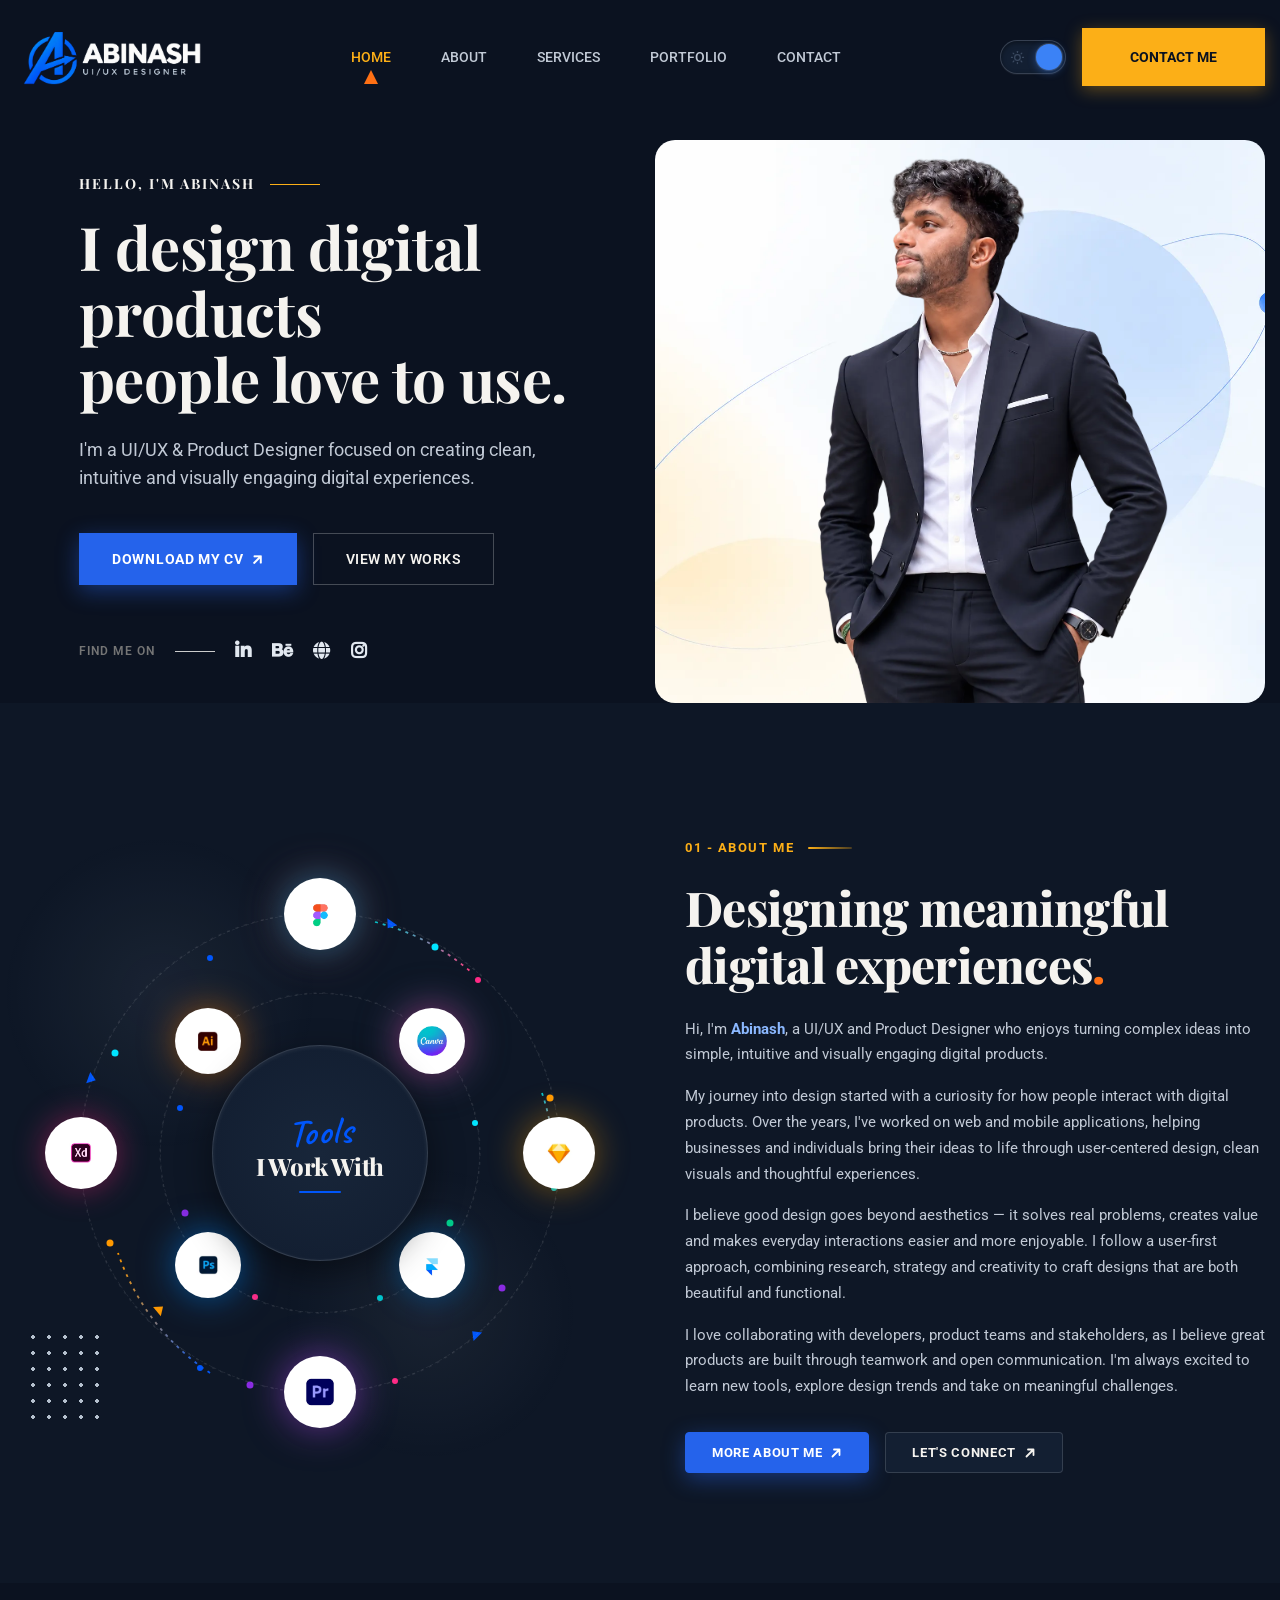
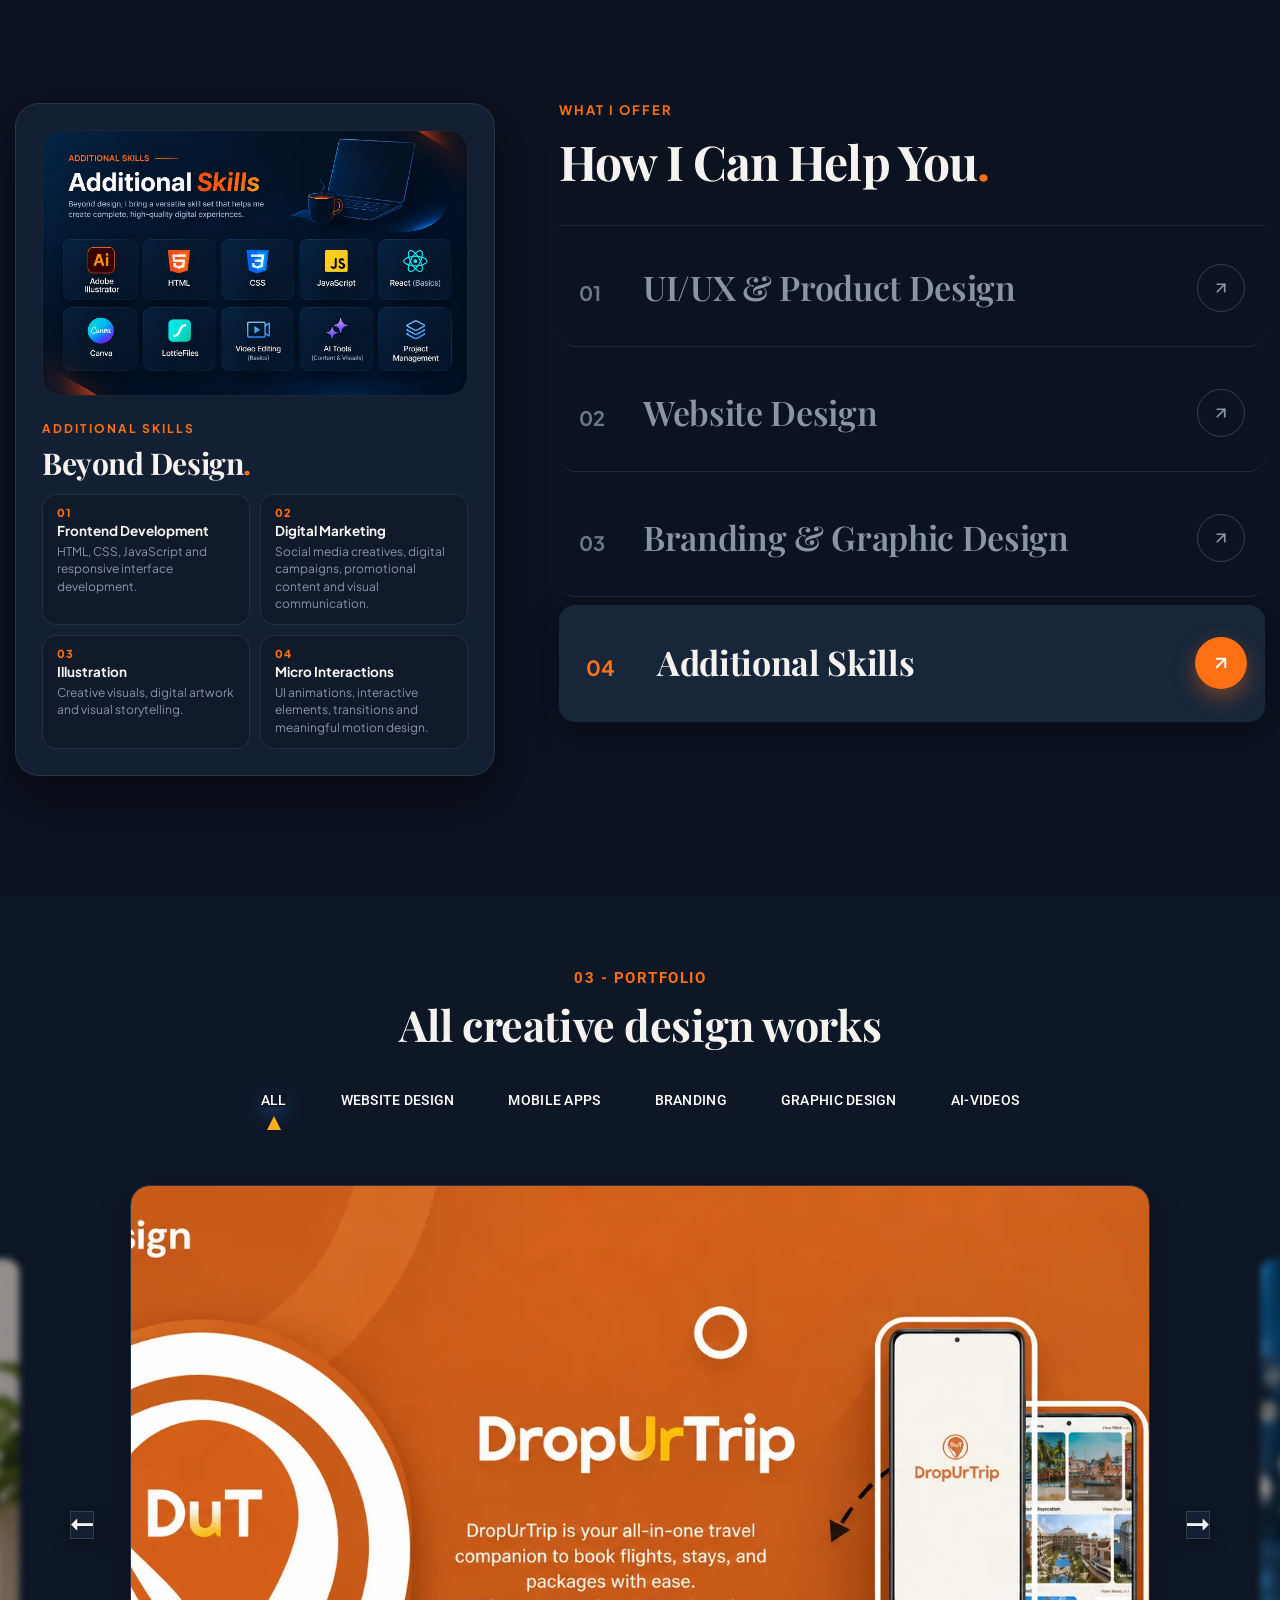
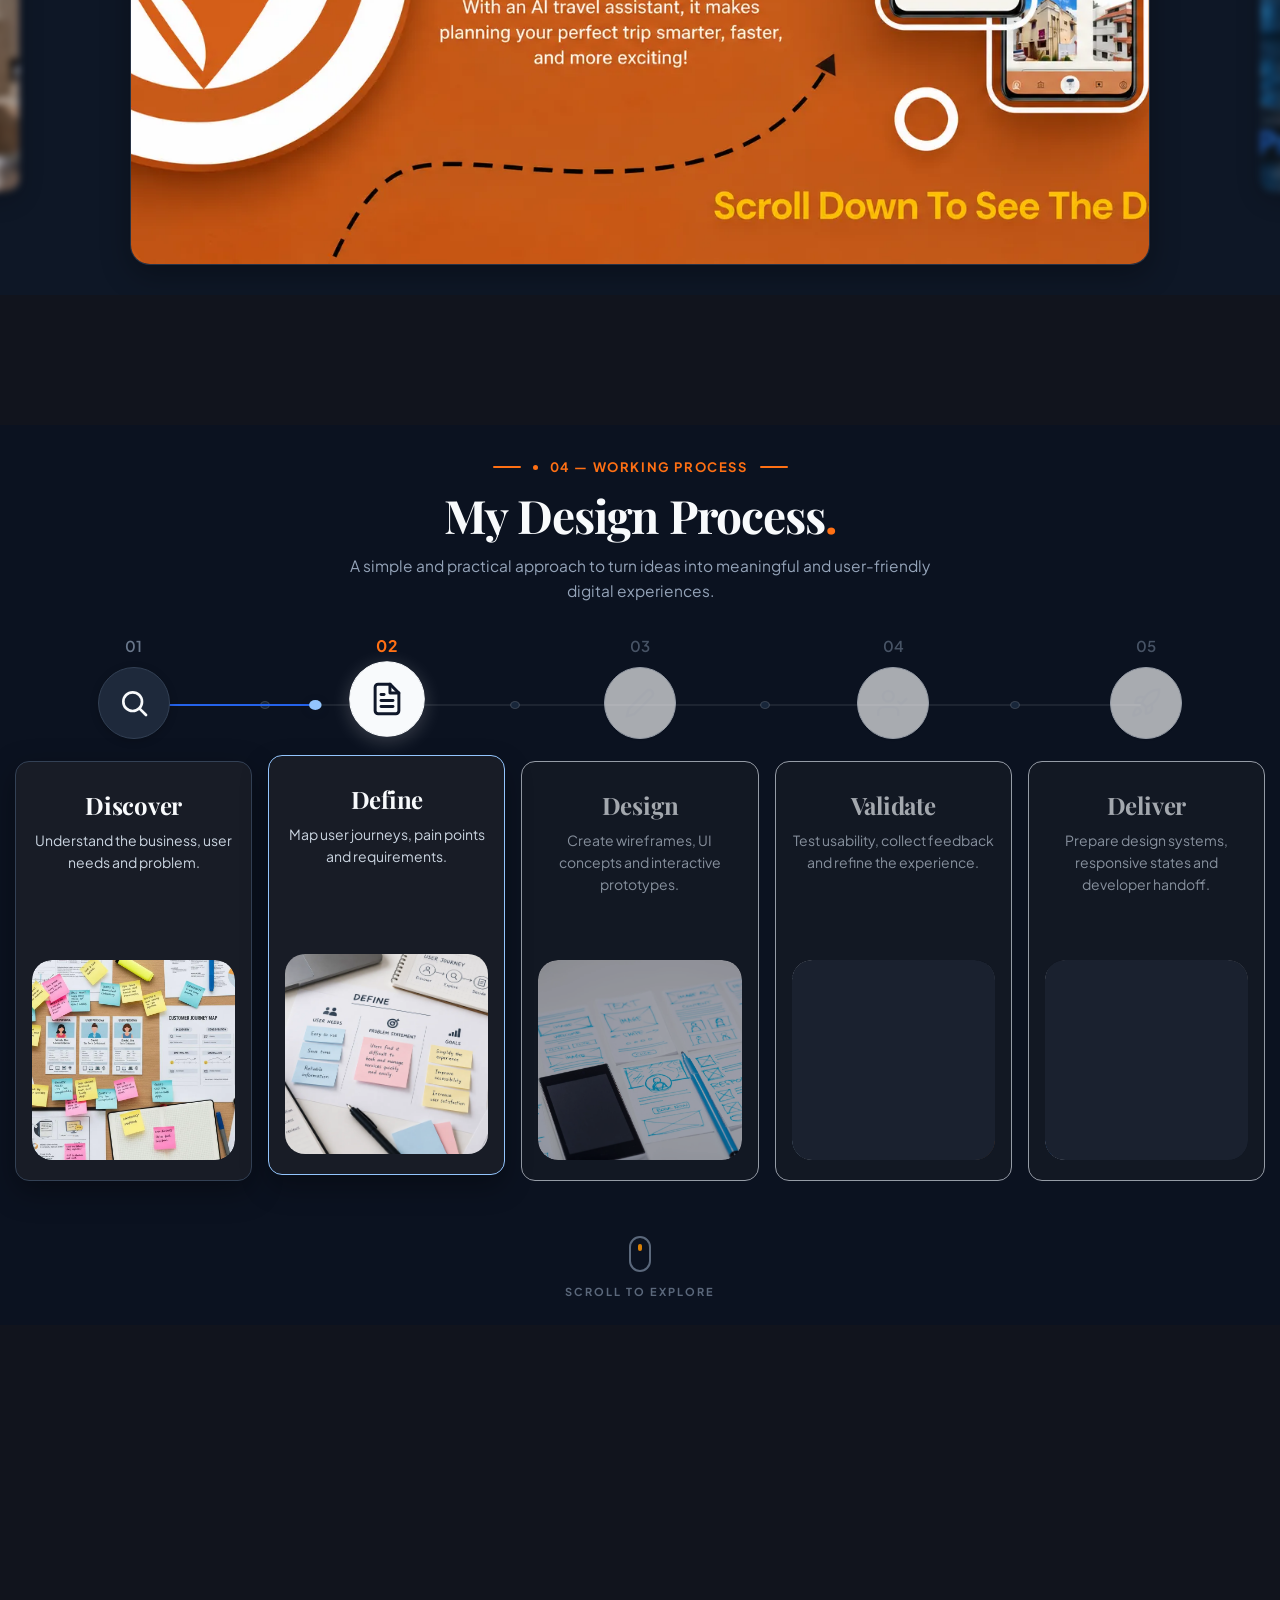
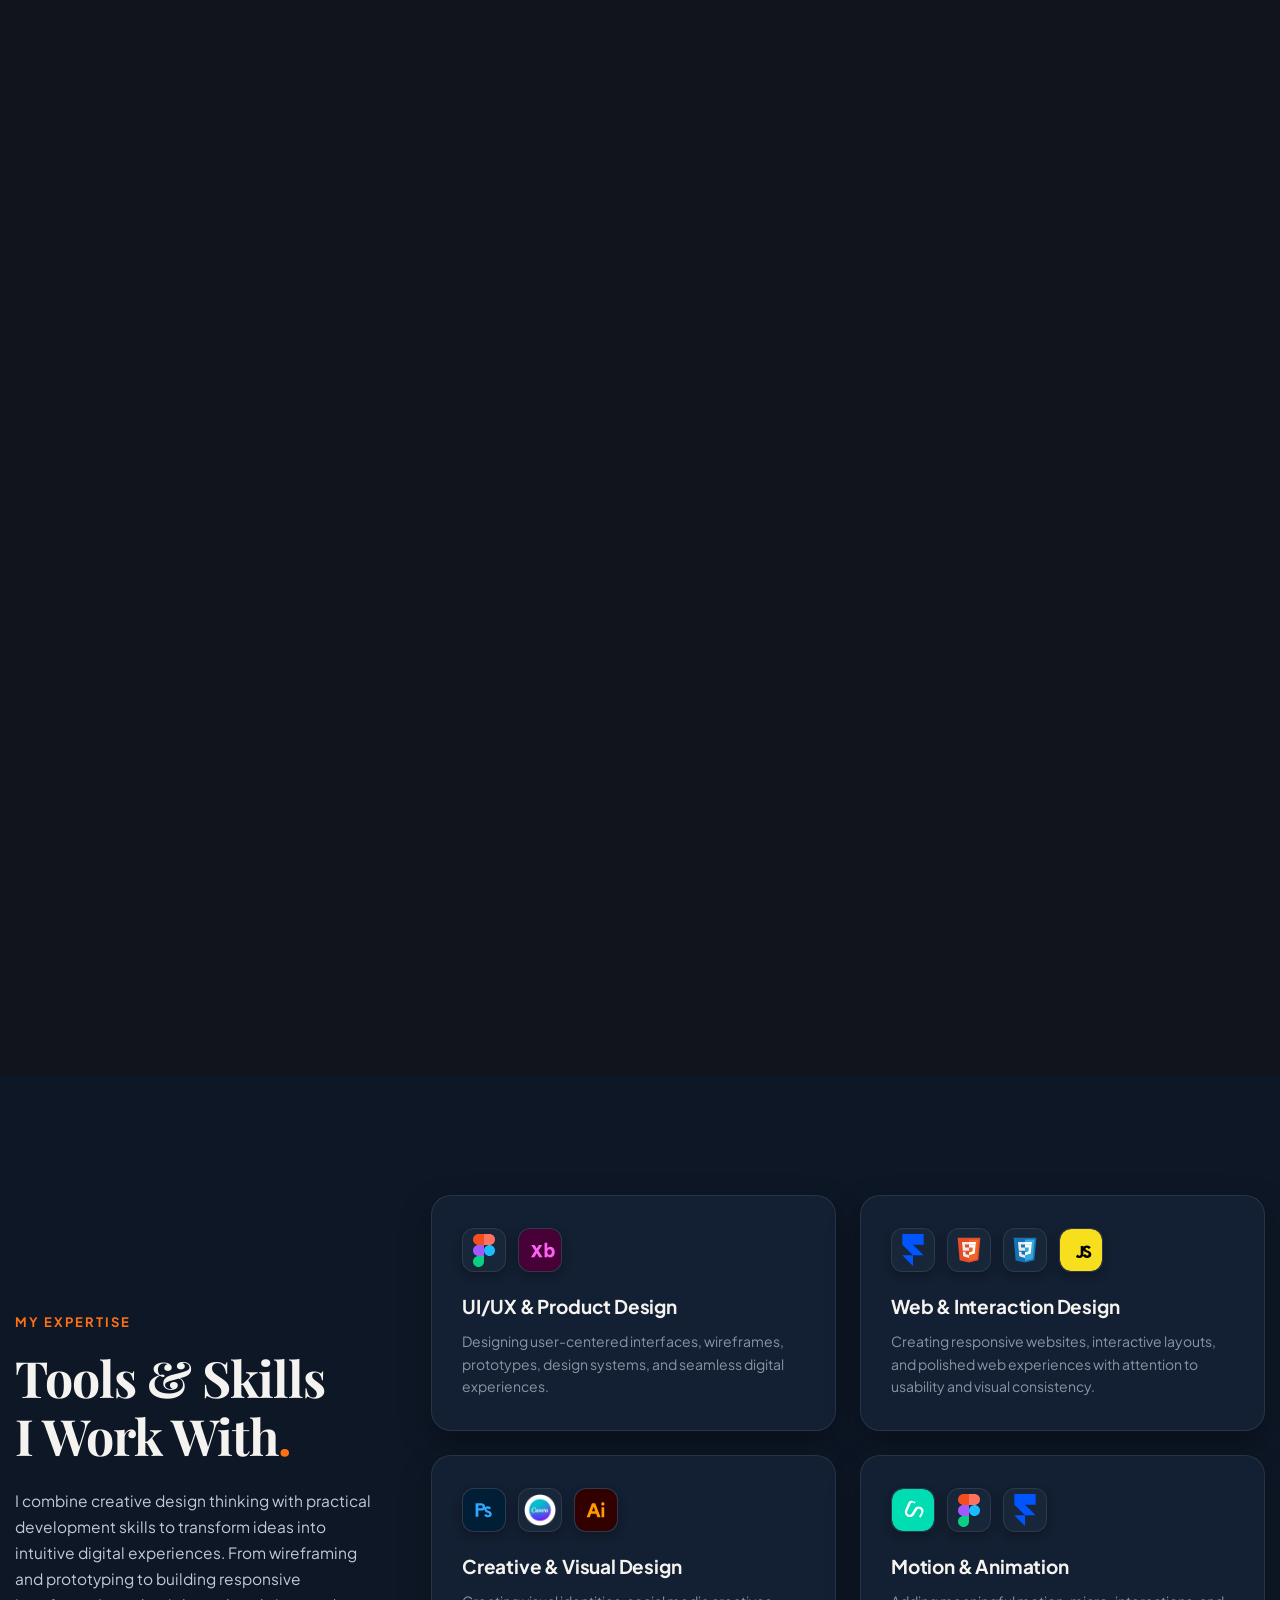
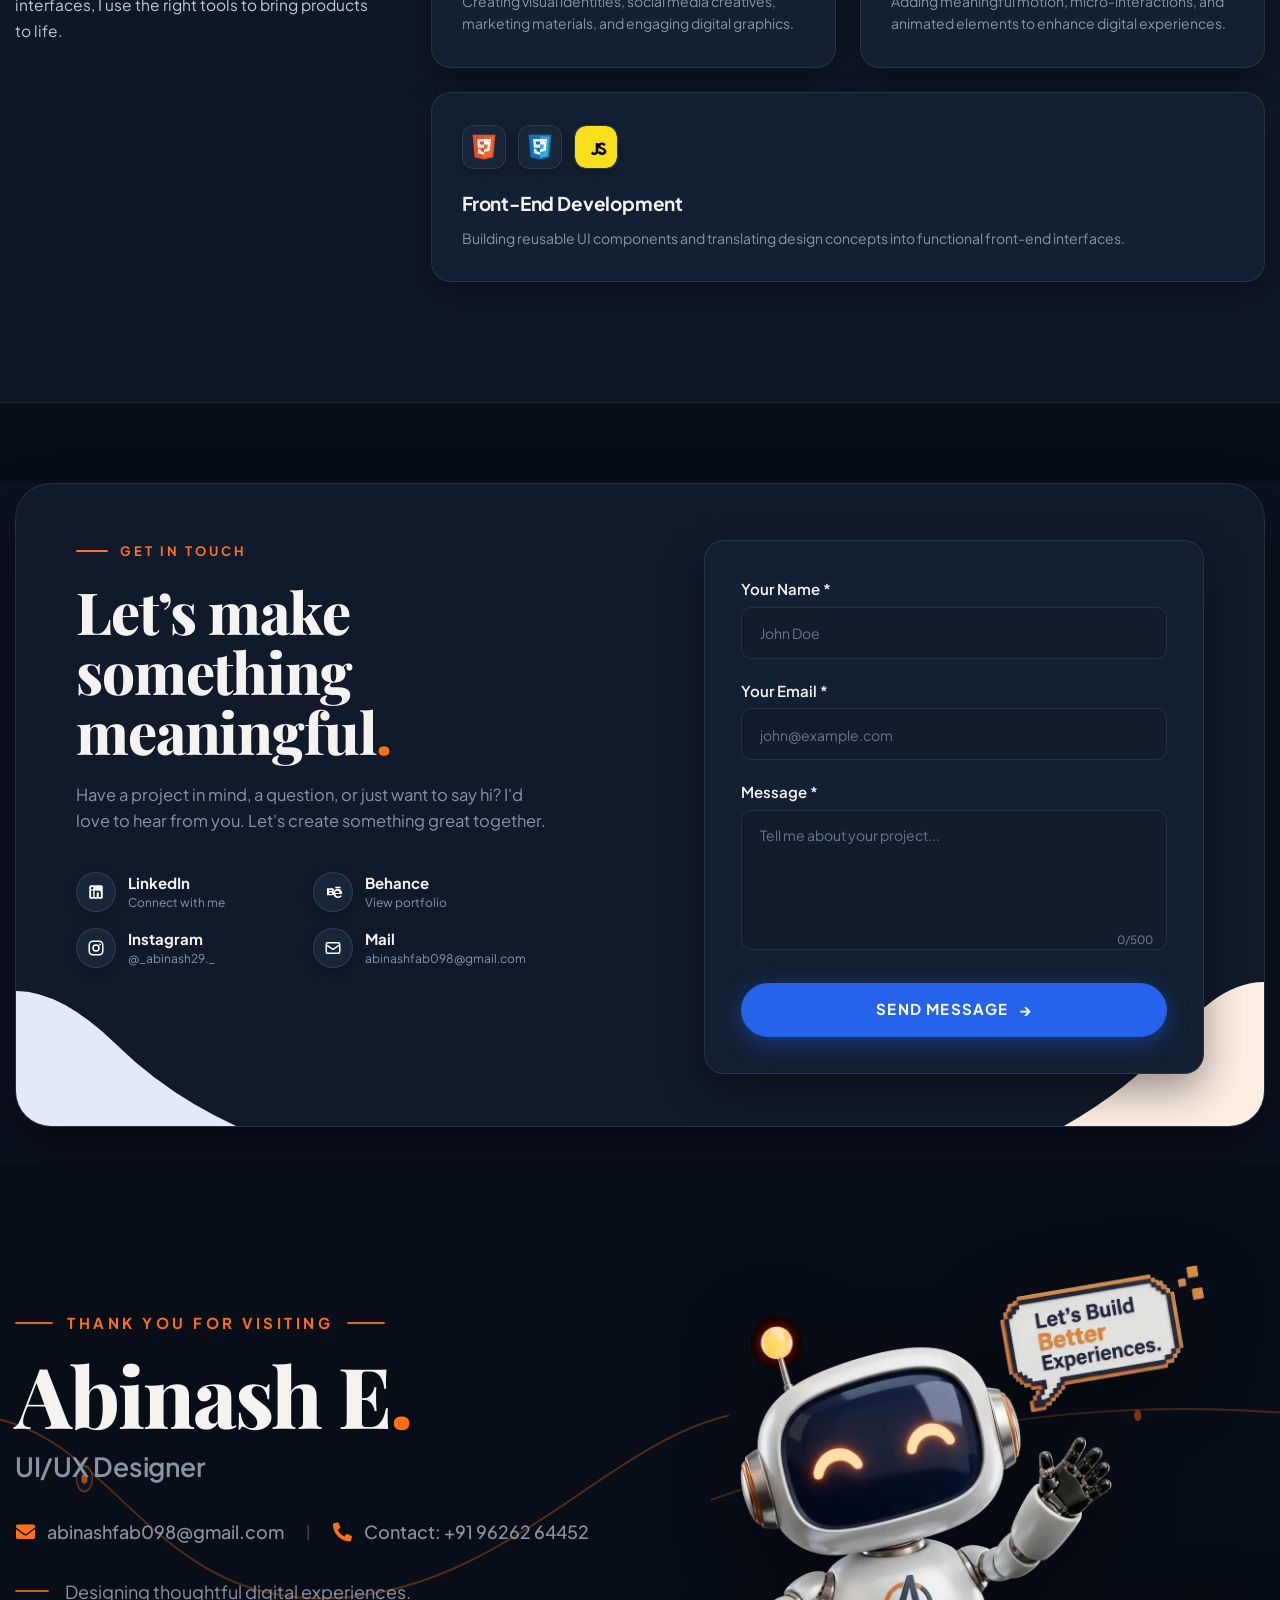
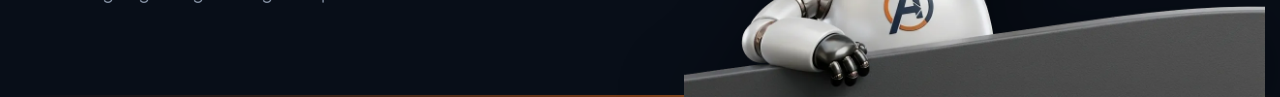
==== commit 910246bc: "Auto-sync portfolio – 2026-11-16 15:12" ====
--- a/index.html
+++ b/index.html
@@ -623,7 +623,7 @@
                             <div class="service-preview-panel" id="service-panel-4" role="tabpanel"
                                 aria-labelledby="service-tab-4">
                                 <div class="service-preview__media">
-                                    <img src="assets/img/portfolio/serv_3.webp"
+                                    <img src="assets/img/portfolio/serv_4.webp"
                                         alt="Additional Skills Preview — Beyond Design" class="service-preview__img"
                                         loading="lazy">
                                 </div>
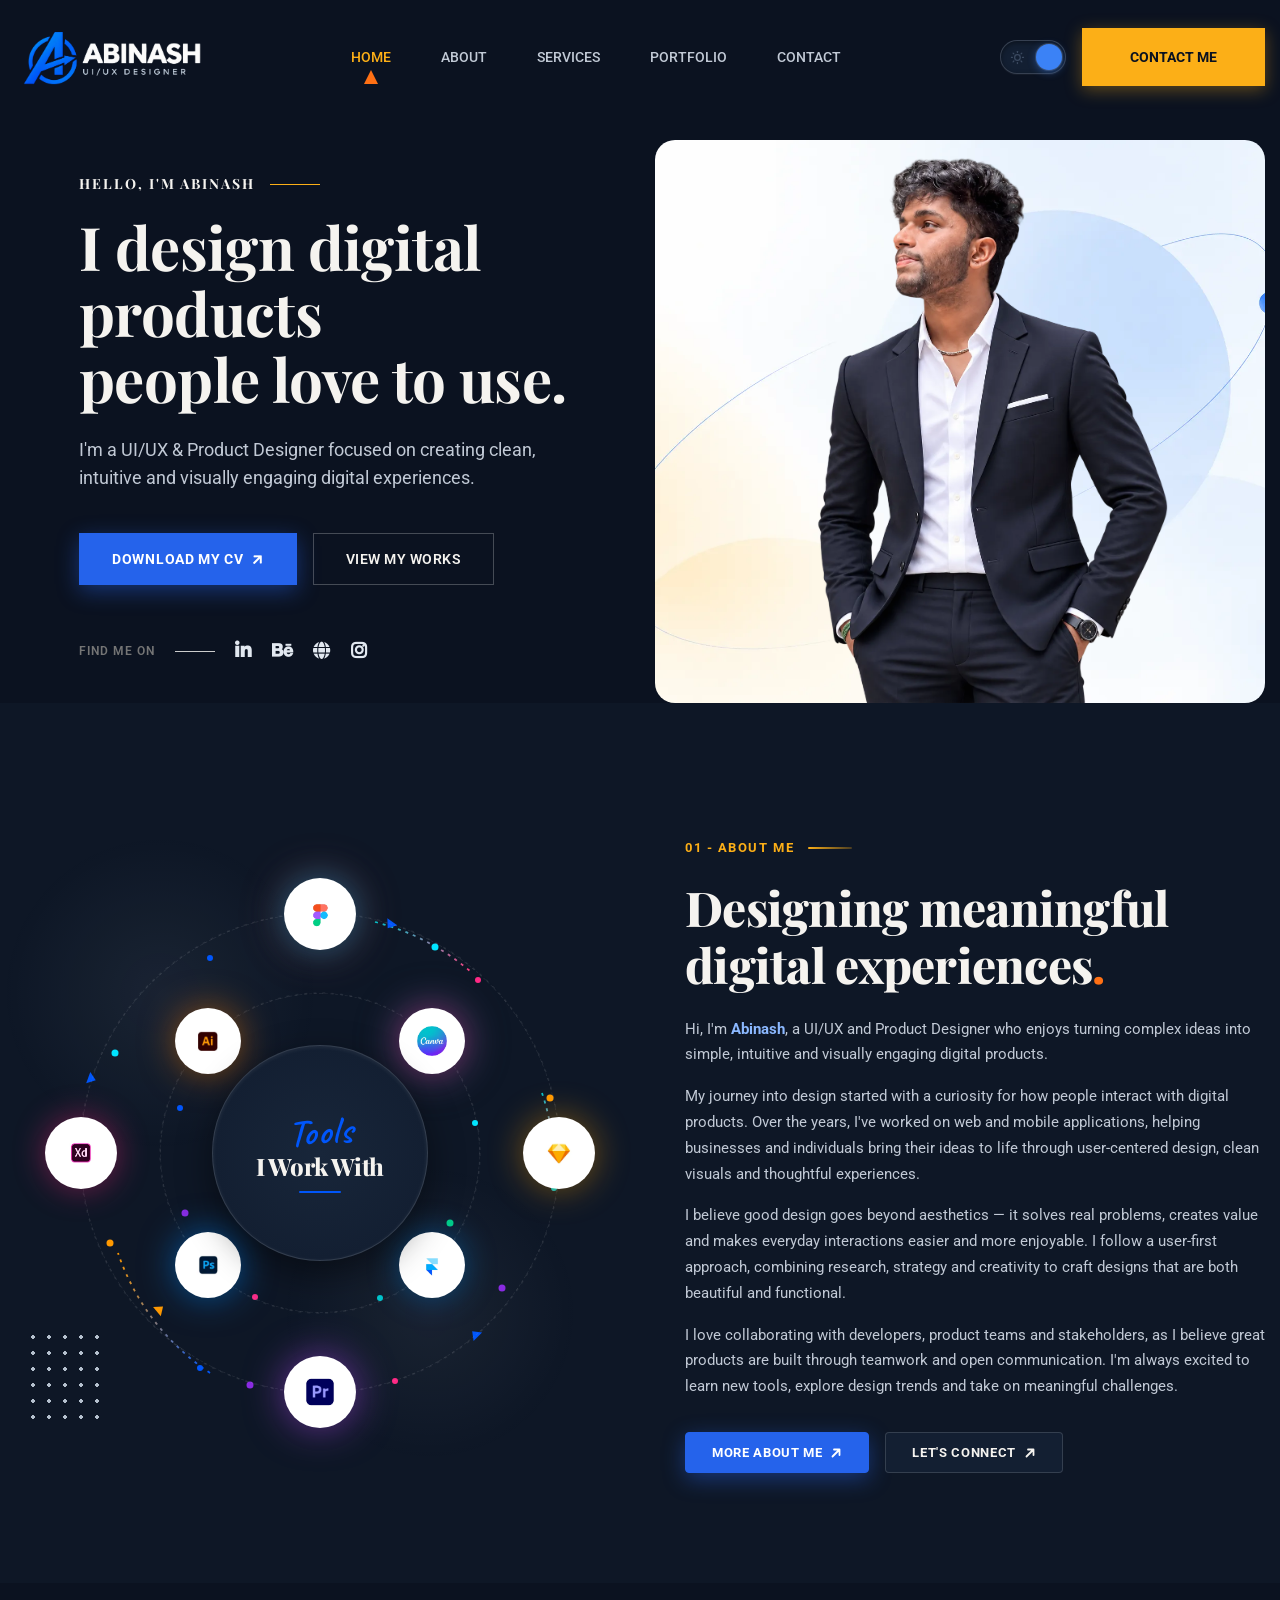
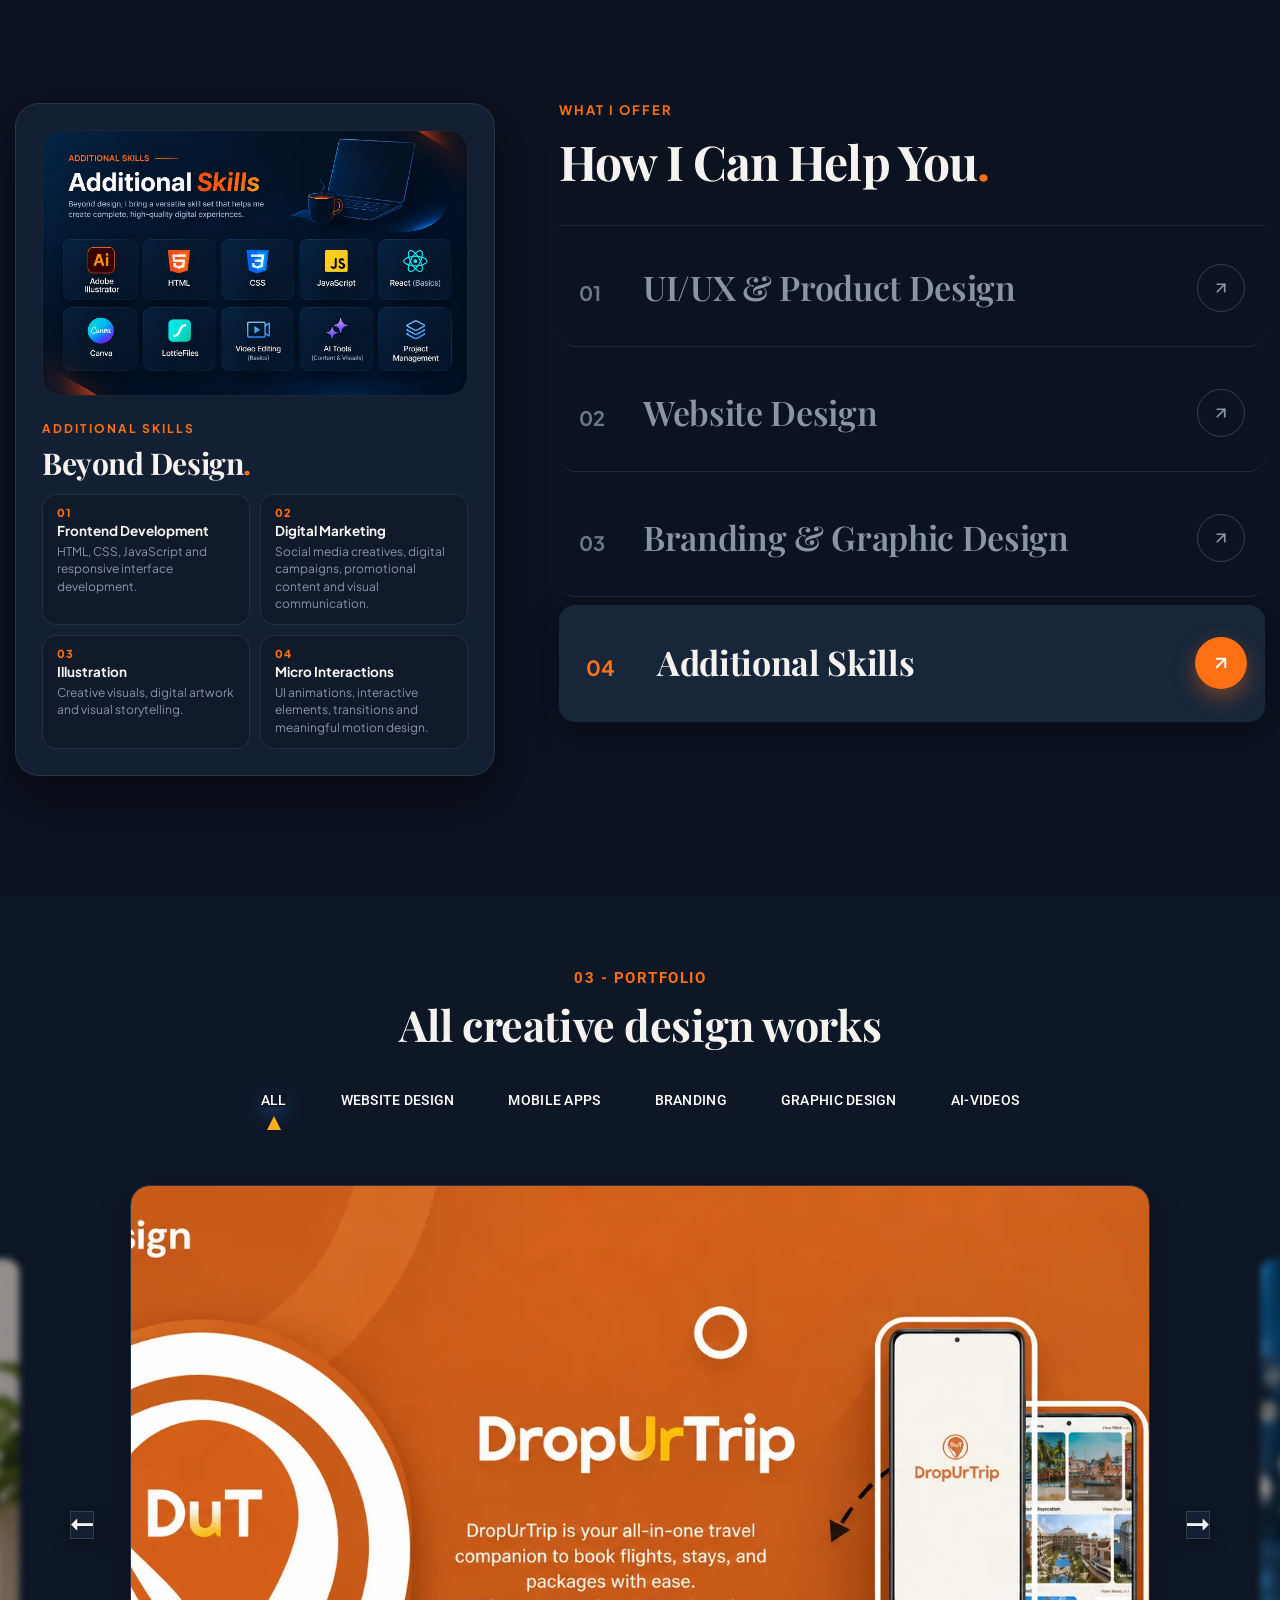
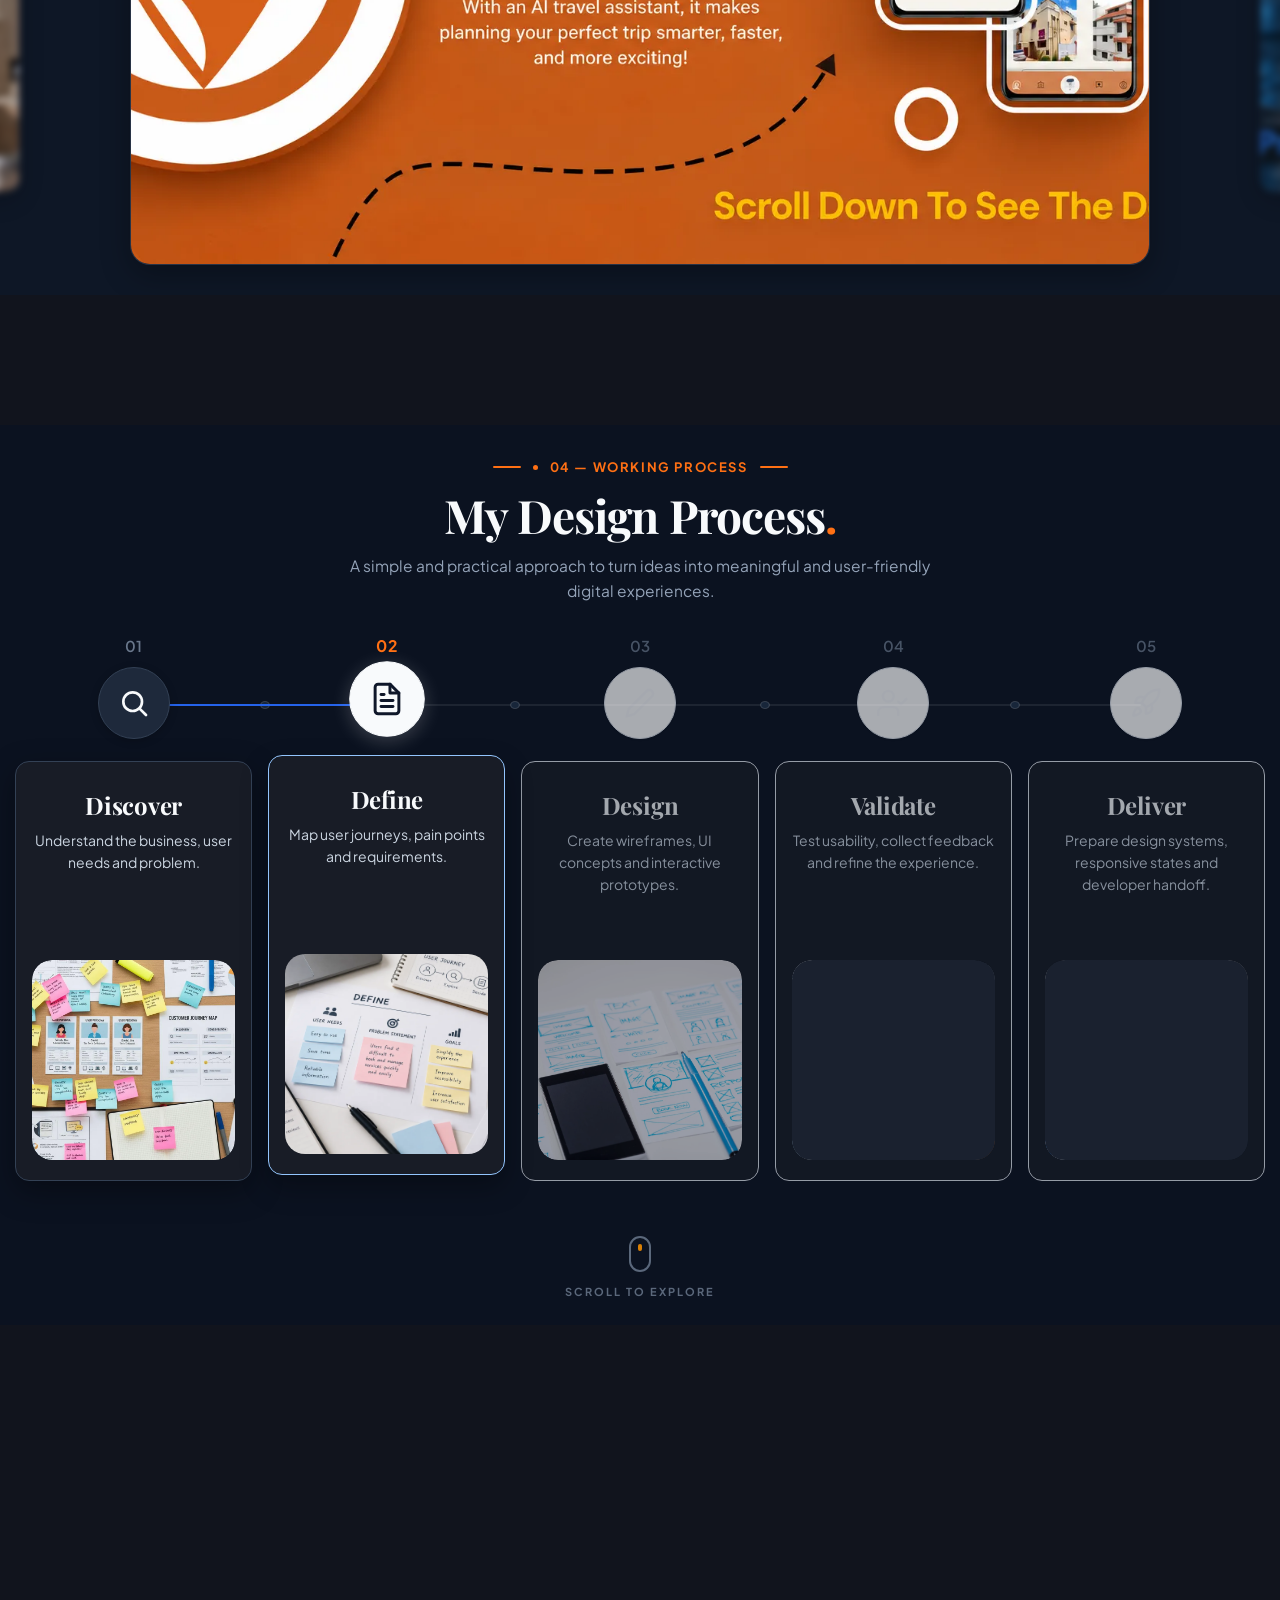
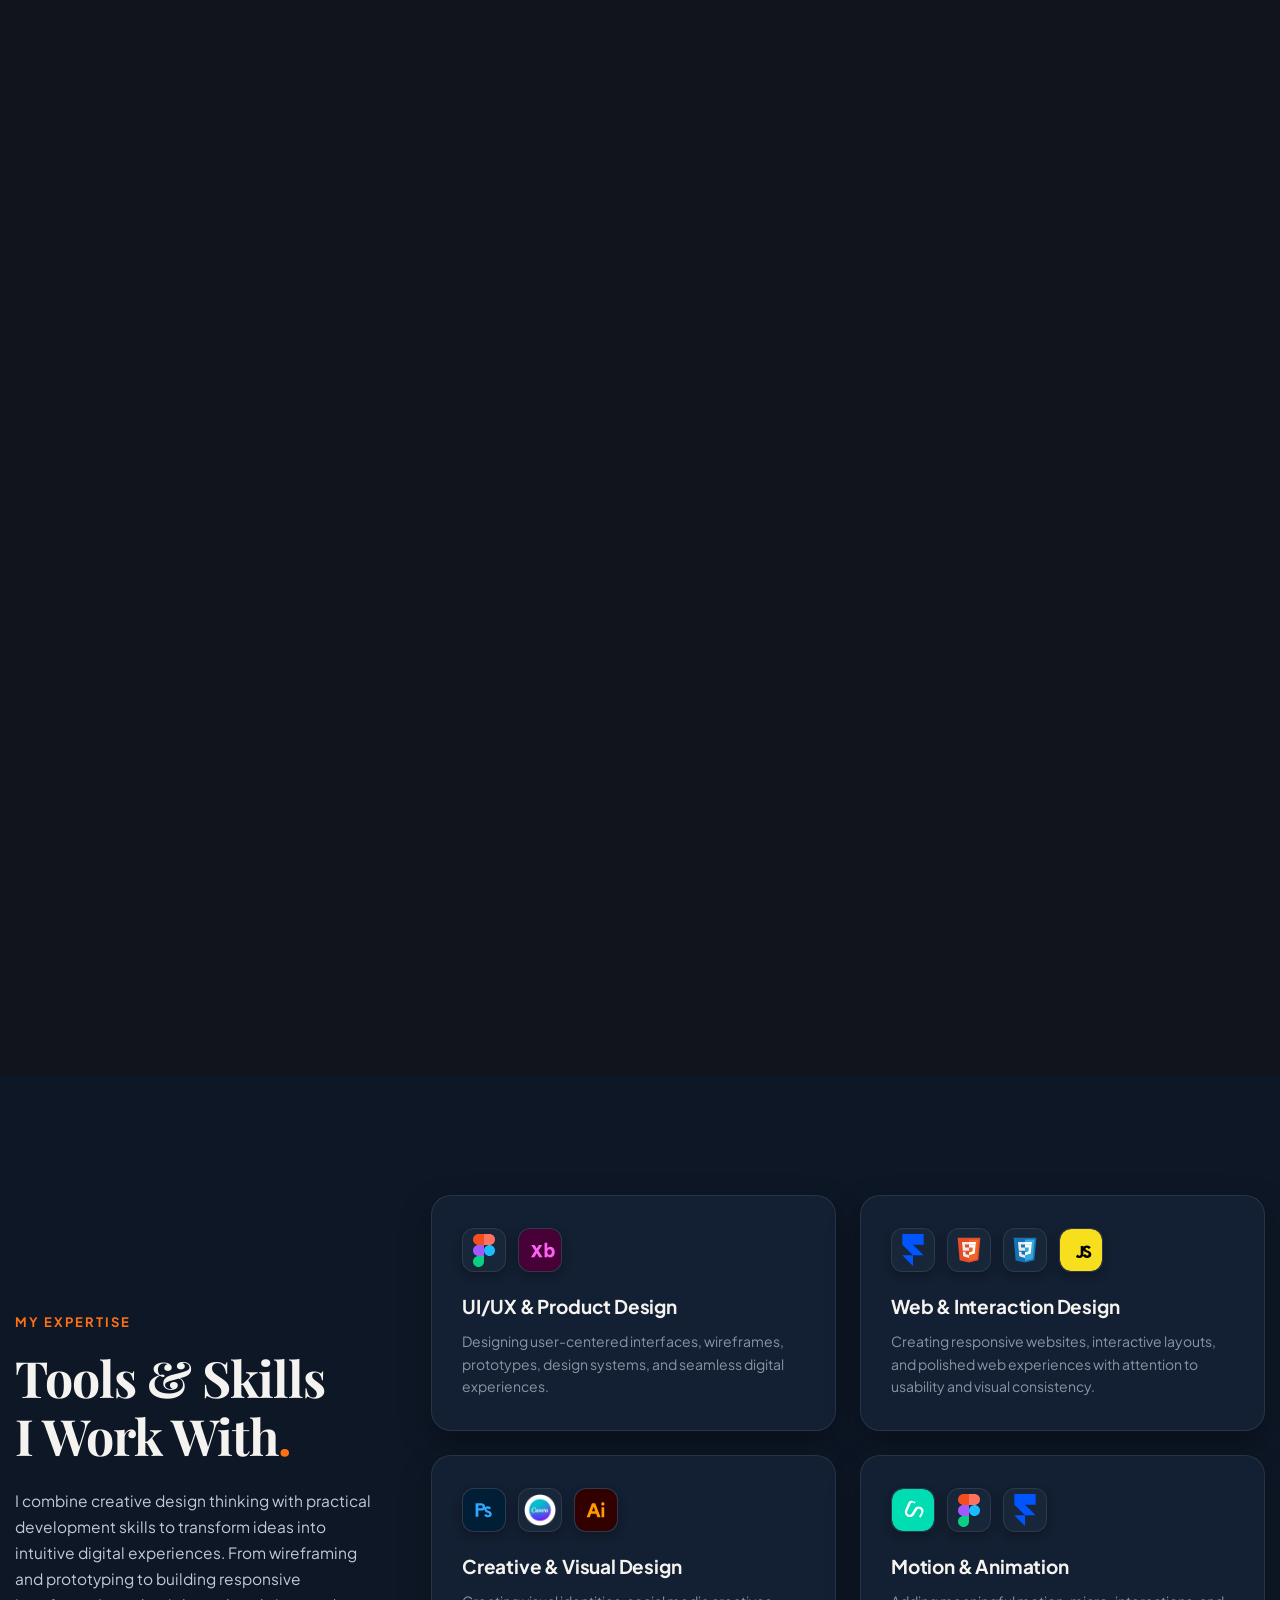
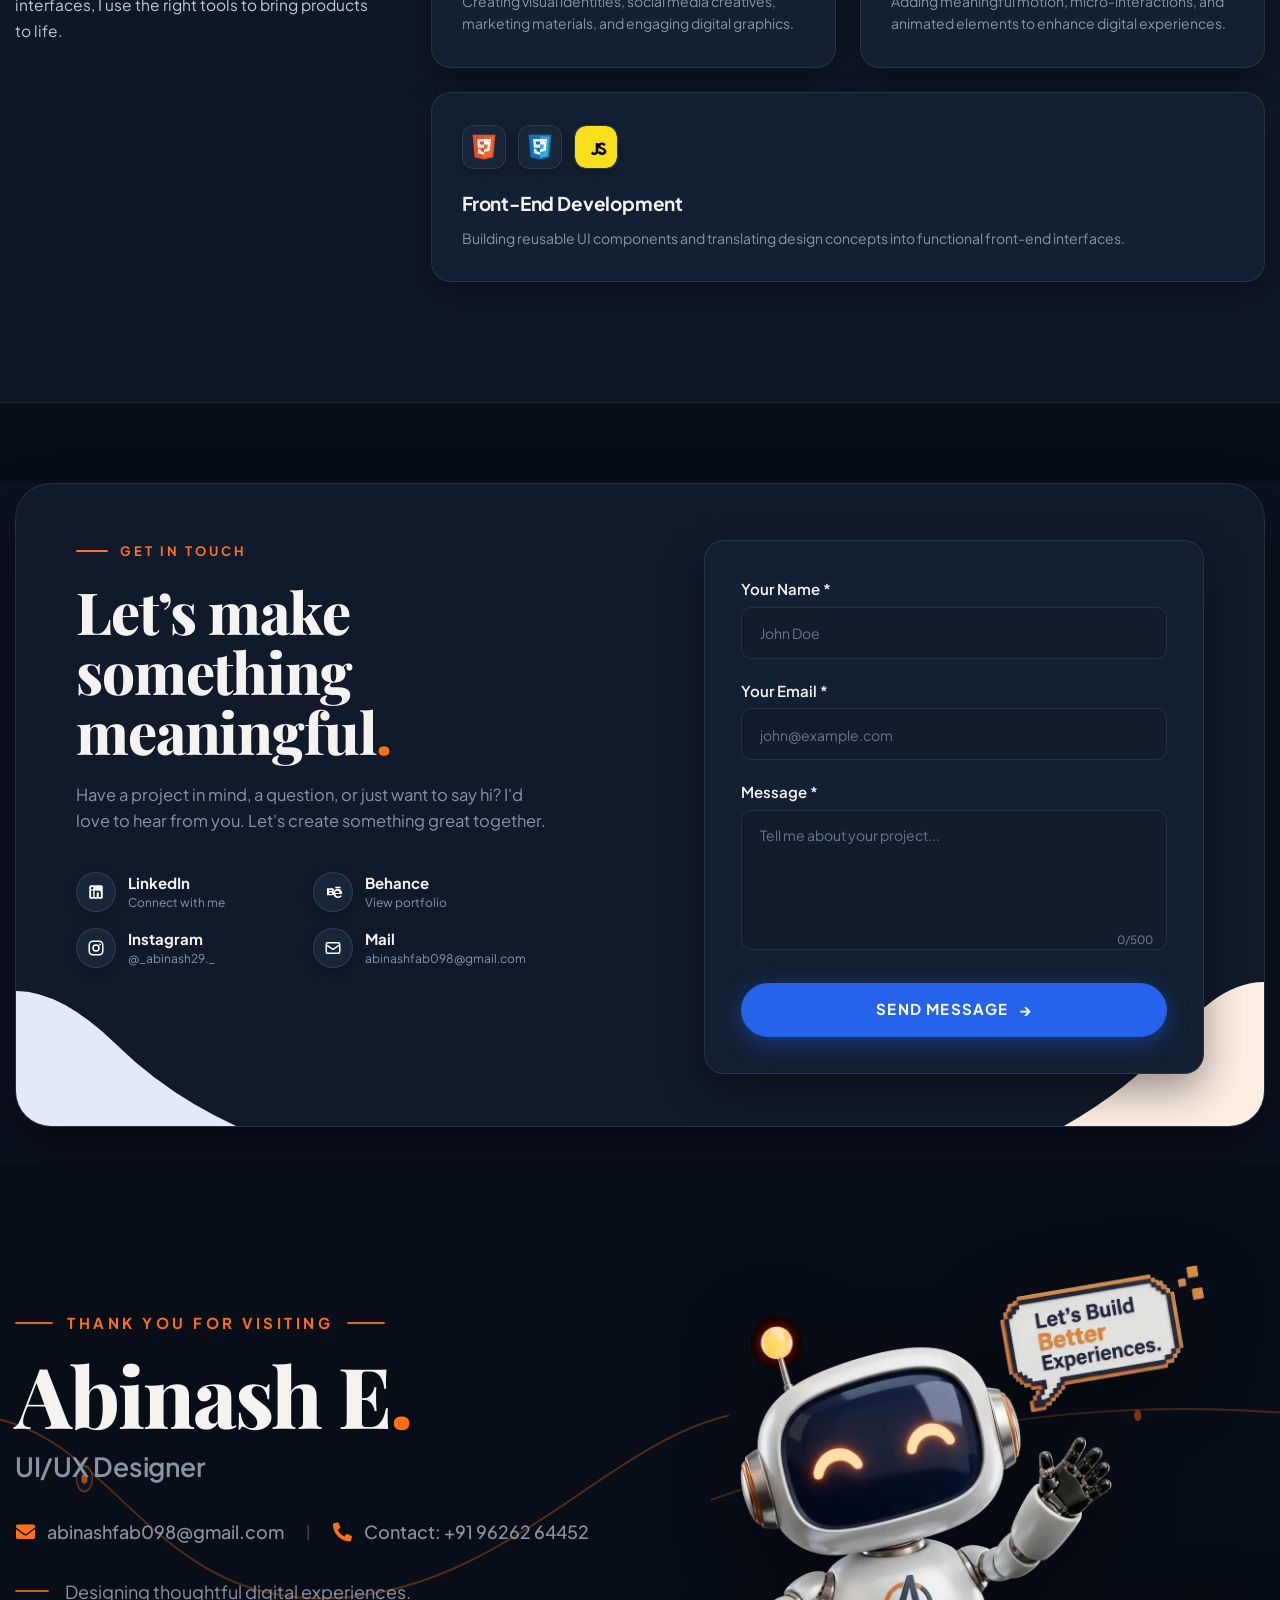
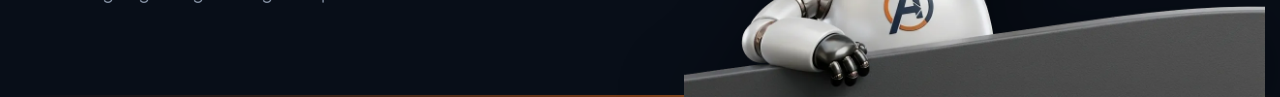
==== commit 1caa4299: "Auto-sync portfolio – 2026-11-16 15:13" ====
--- a/index.html
+++ b/index.html
@@ -598,7 +598,7 @@
                             <div class="service-preview-panel" id="service-panel-3" role="tabpanel"
                                 aria-labelledby="service-tab-3">
                                 <div class="service-preview__media">
-                                    <img src="assets/img/Branding/serv_3.webp"
+                                    <img src="assets/img/Branding/serv_3.we"
                                         alt="Branding &amp; Graphic Design Preview" class="service-preview__img"
                                         loading="lazy">
                                 </div>
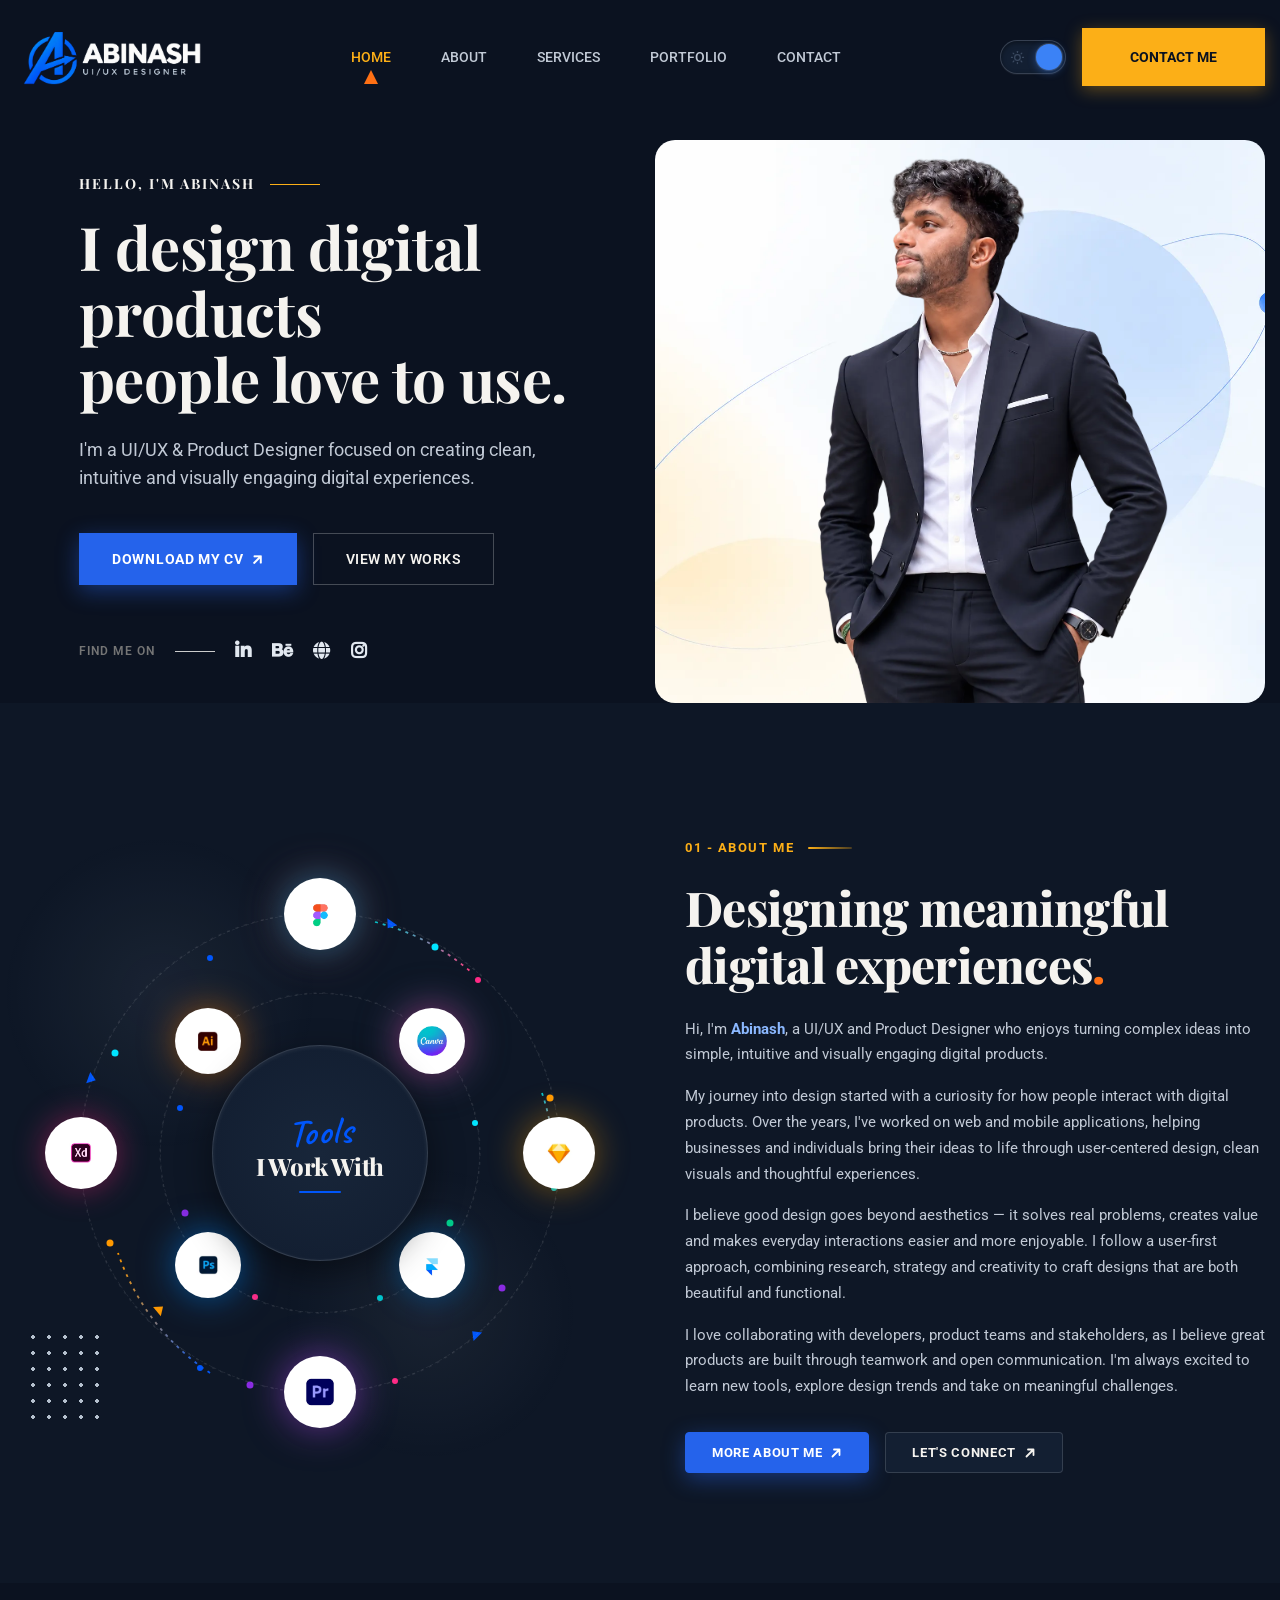
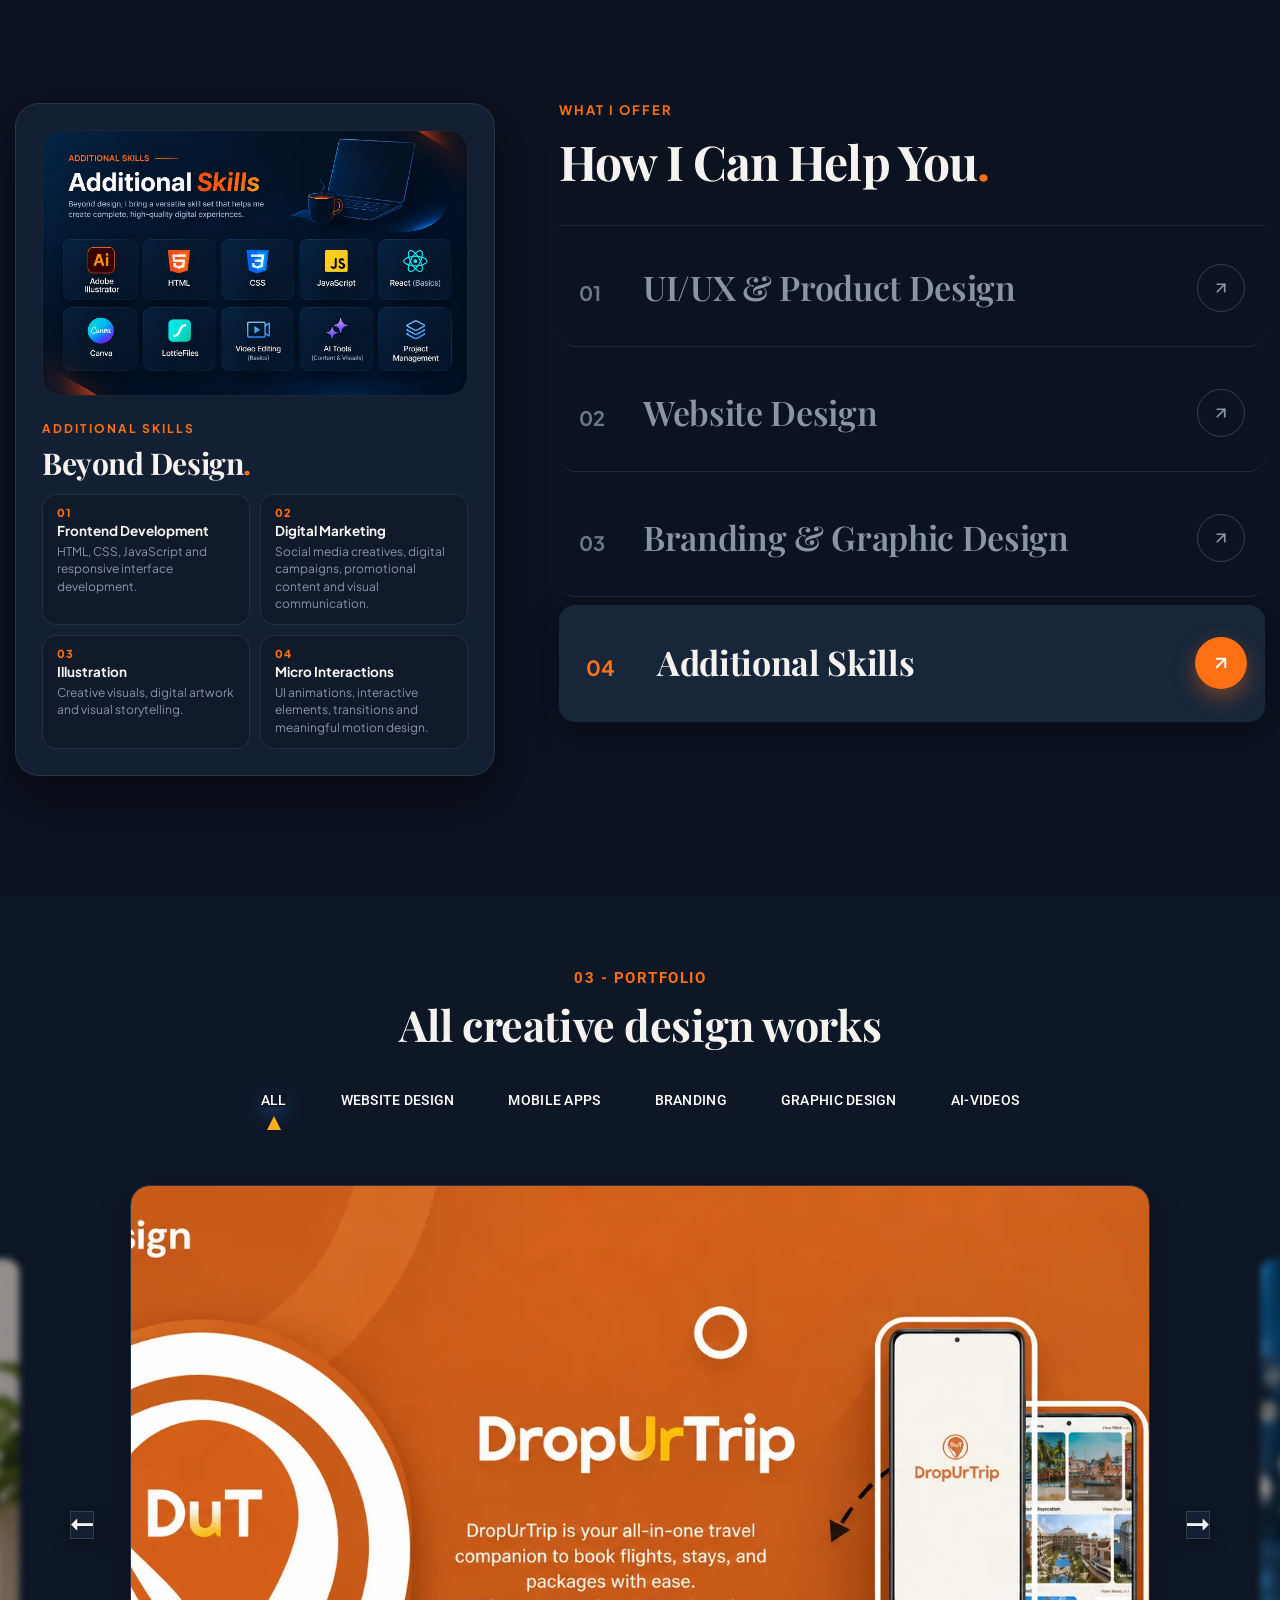
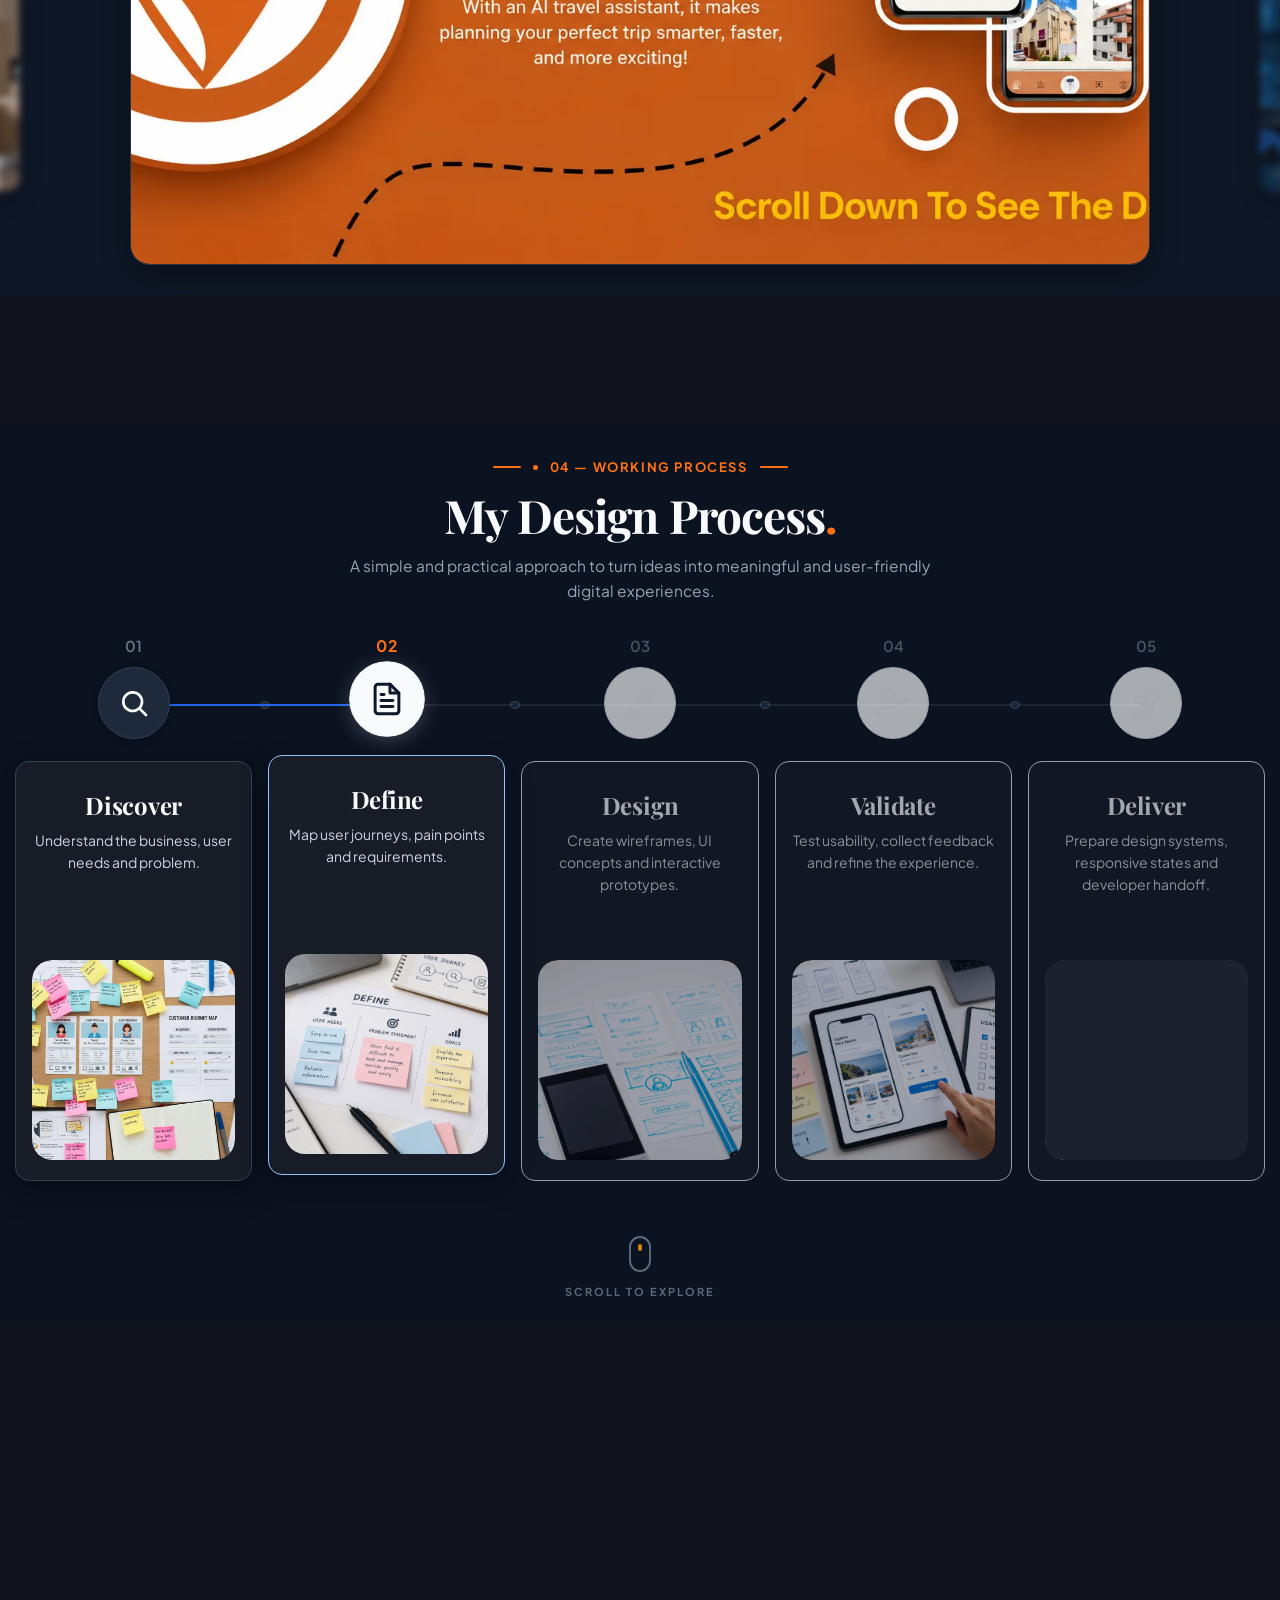
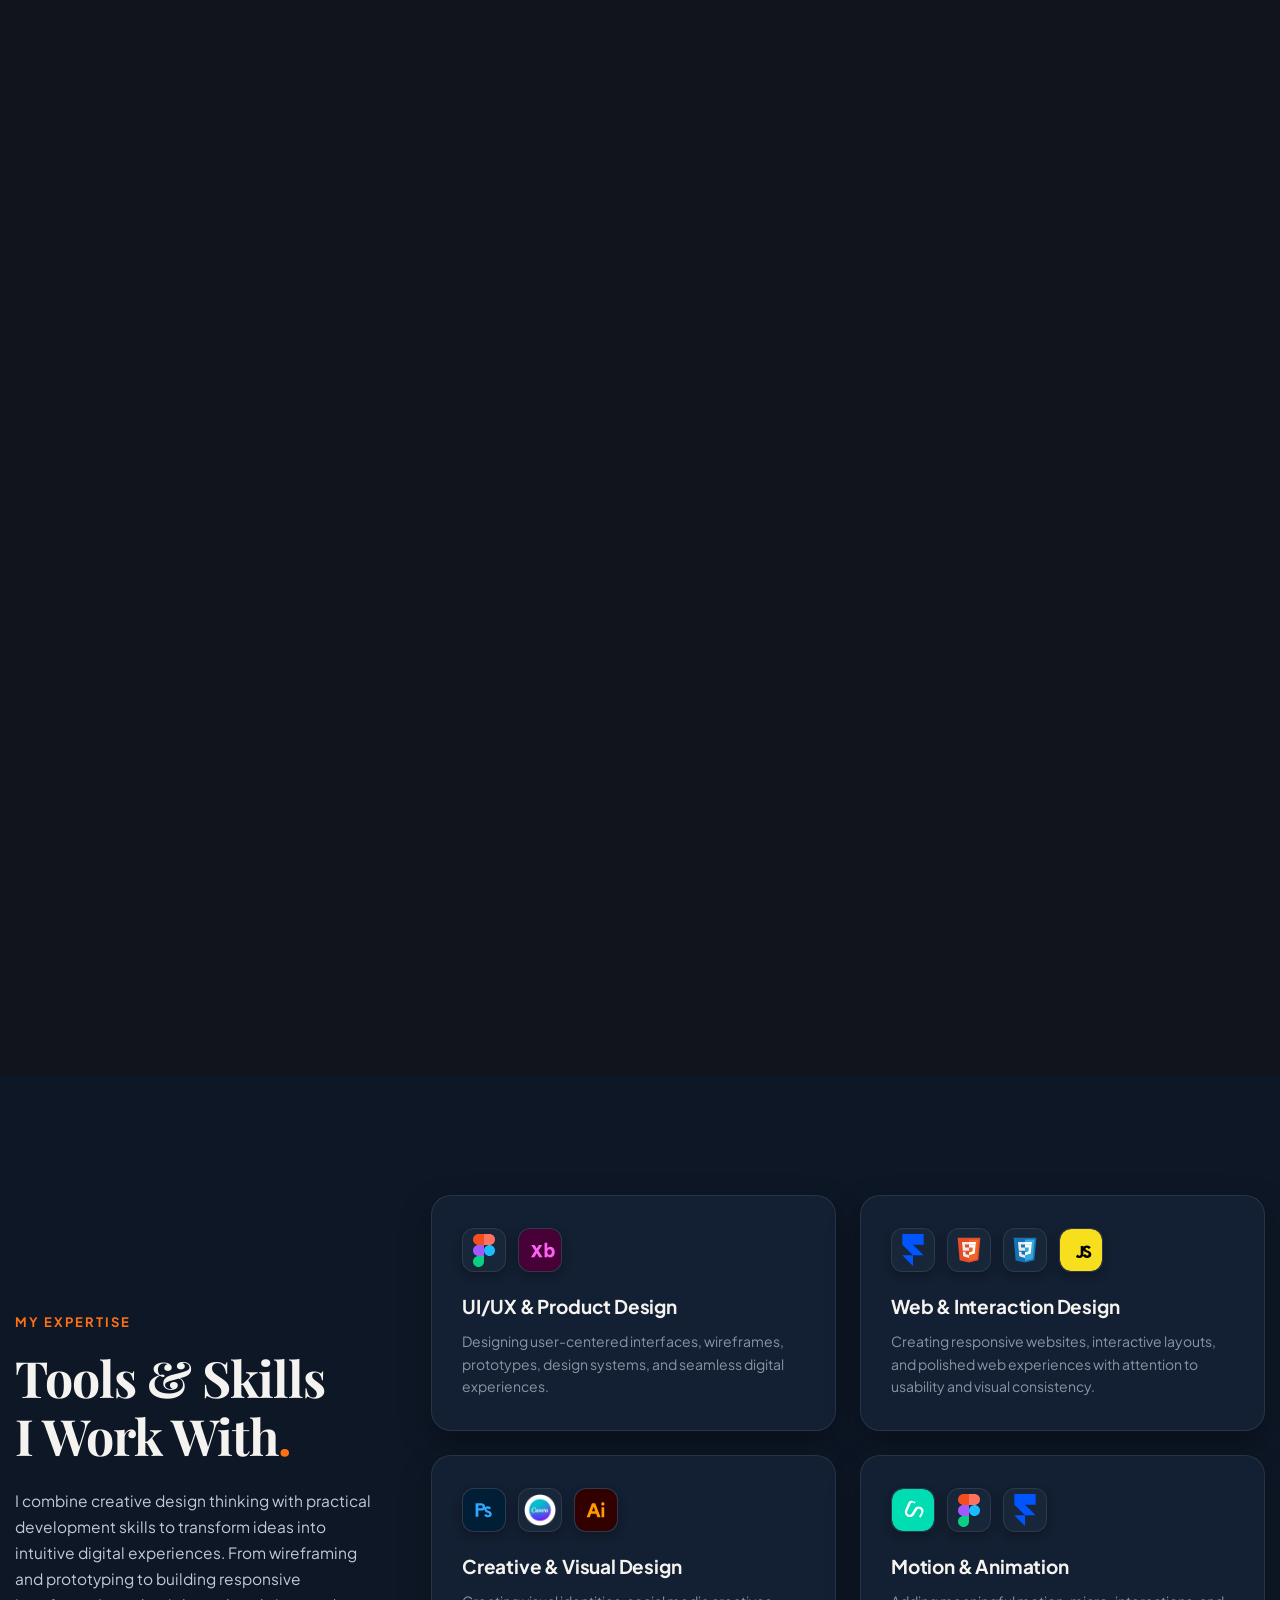
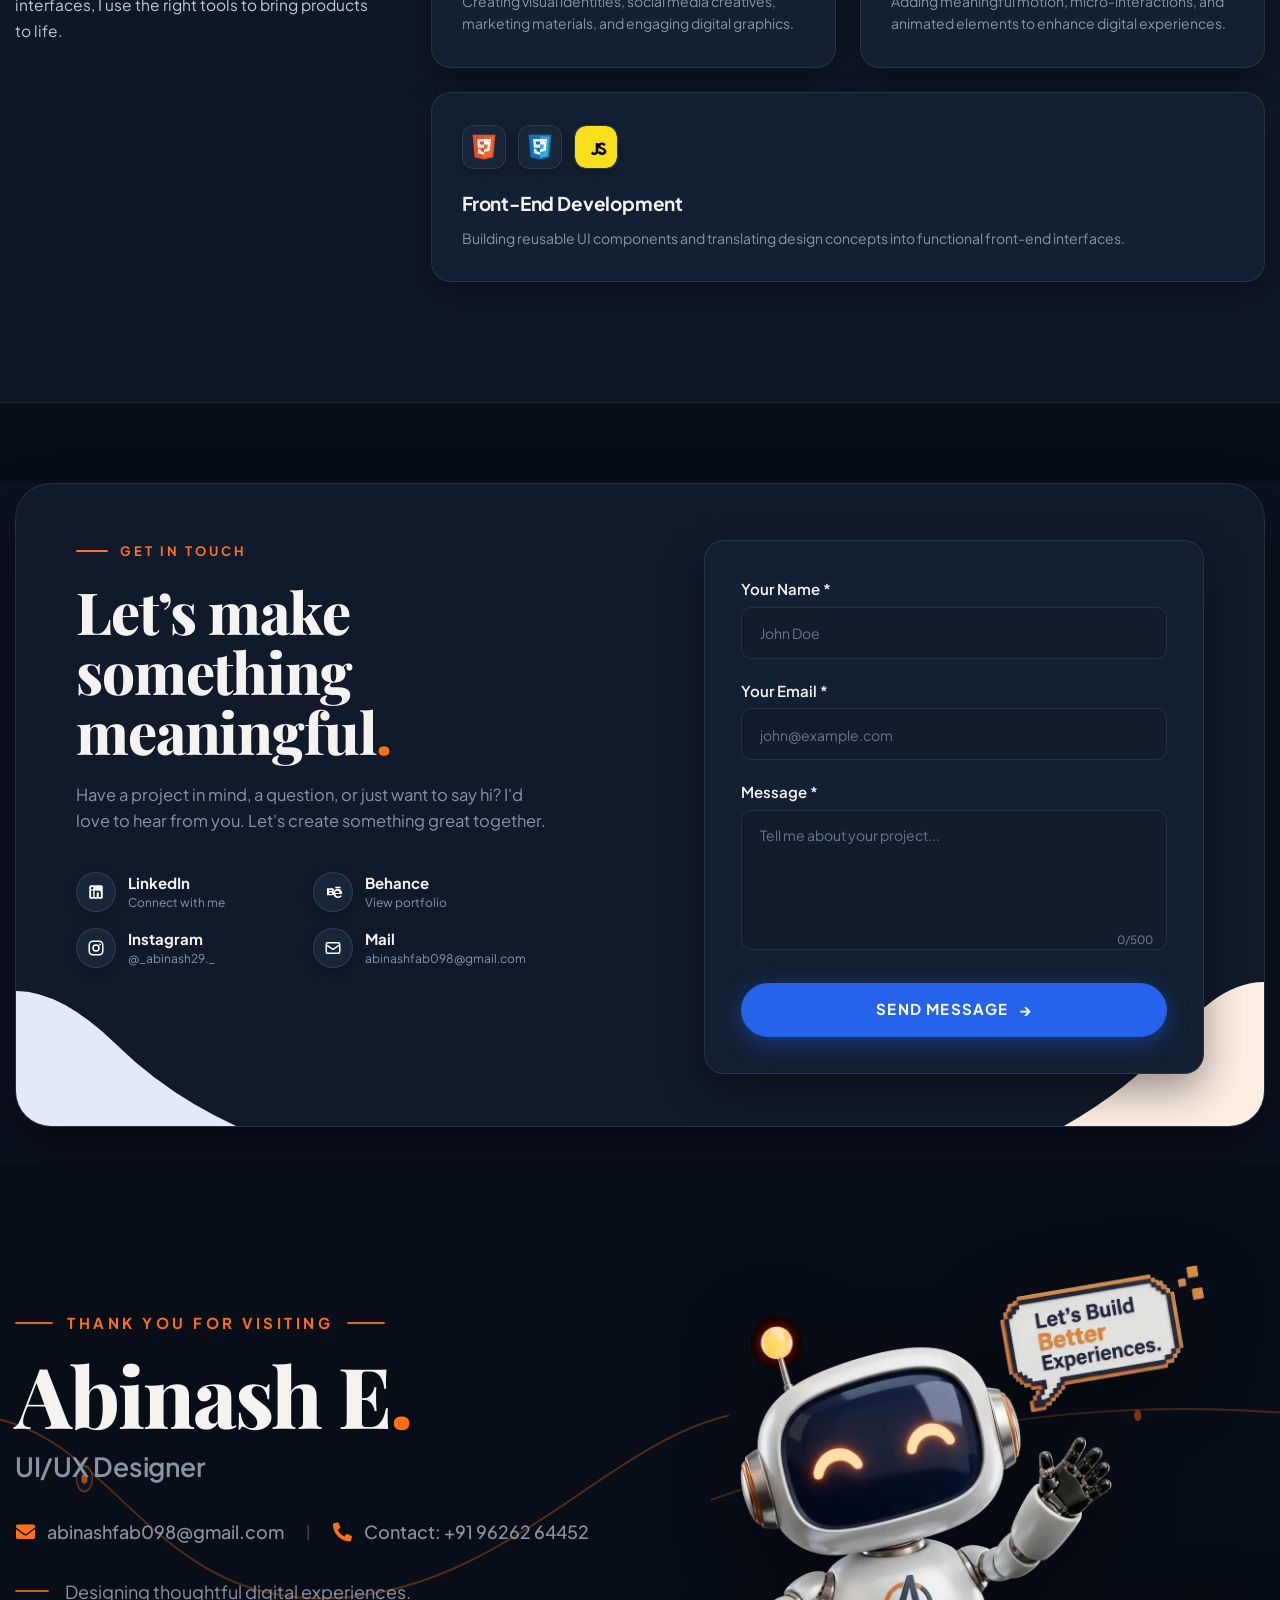
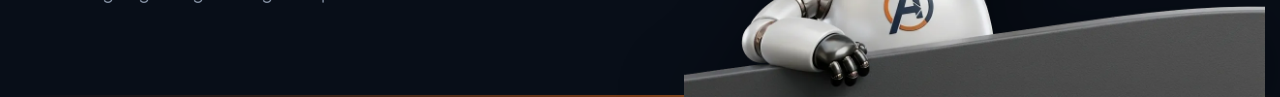
==== commit 5dbe1209: "Auto-sync portfolio – 2026-11-16 15:13" ====
--- a/index.html
+++ b/index.html
@@ -598,7 +598,7 @@
                             <div class="service-preview-panel" id="service-panel-3" role="tabpanel"
                                 aria-labelledby="service-tab-3">
                                 <div class="service-preview__media">
-                                    <img src="assets/img/Branding/serv_3.we"
+                                    <img src="assets/img/portfolio/"
                                         alt="Branding &amp; Graphic Design Preview" class="service-preview__img"
                                         loading="lazy">
                                 </div>
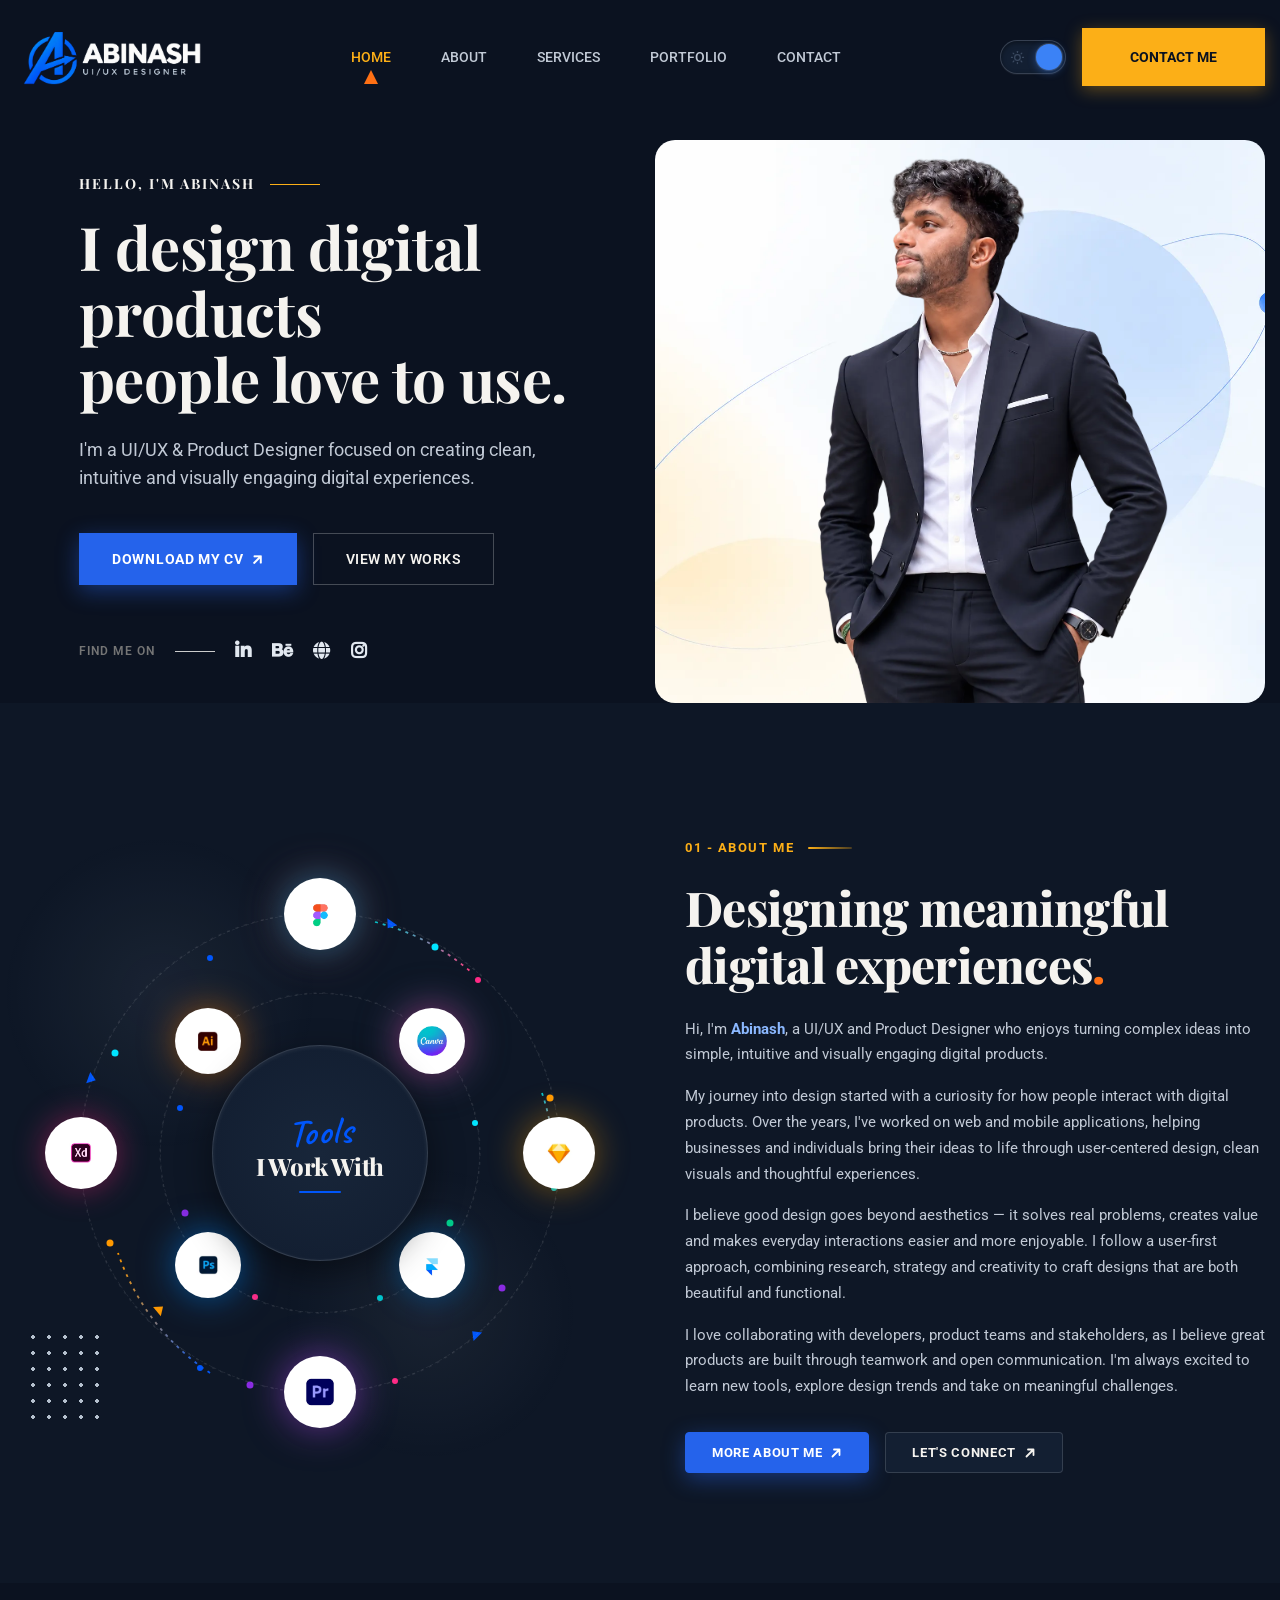
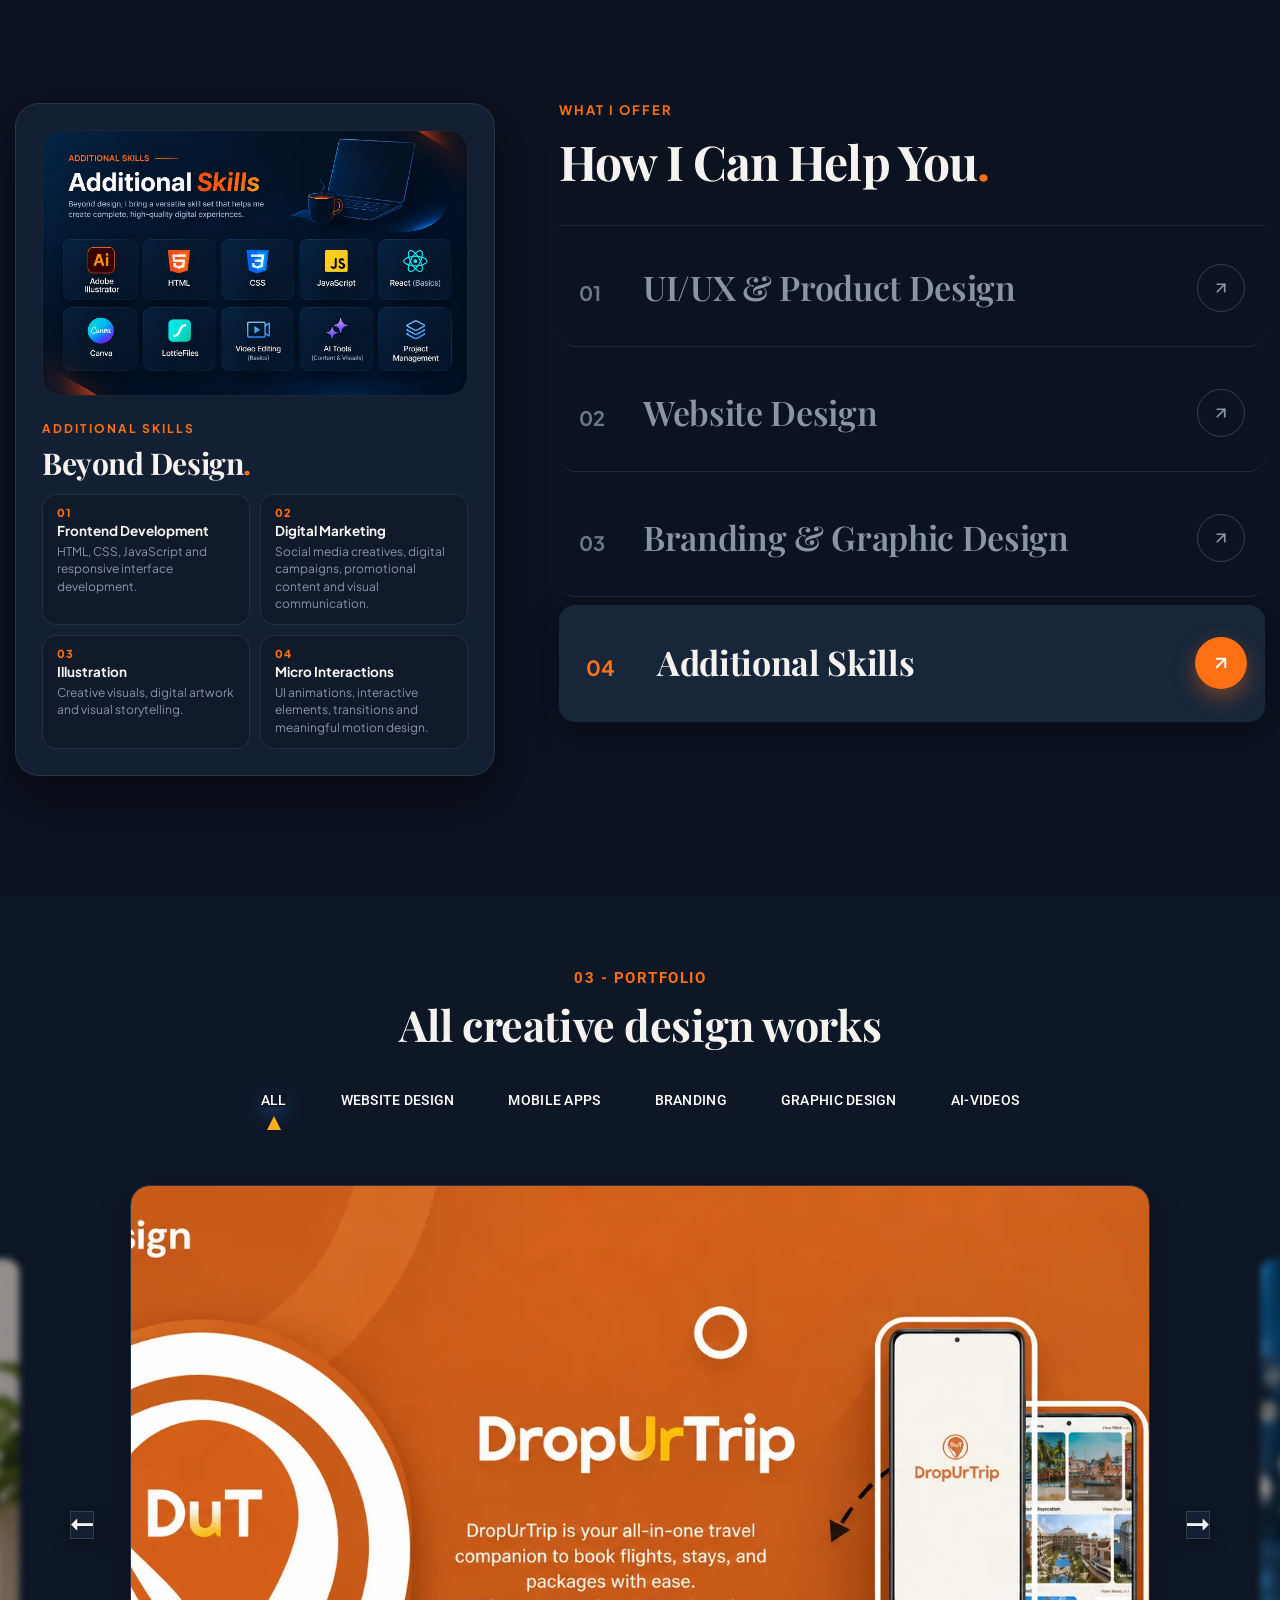
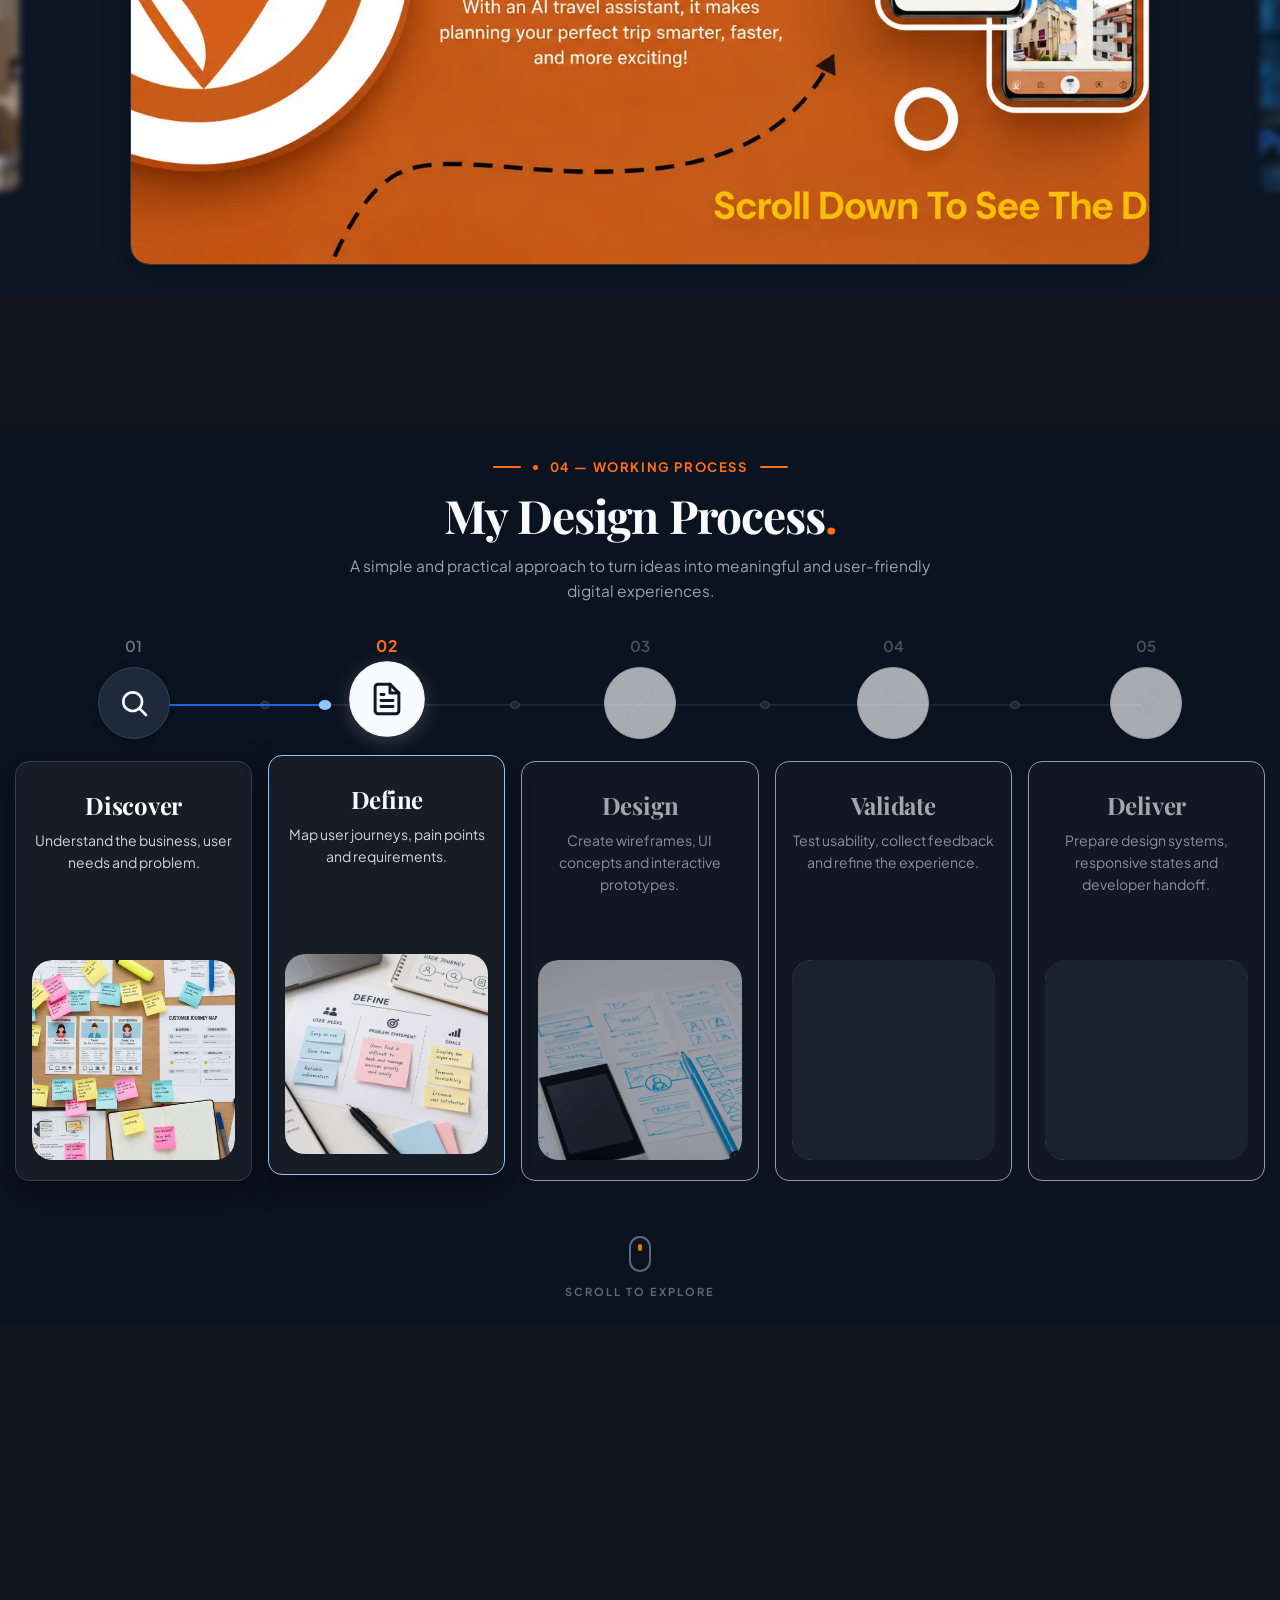
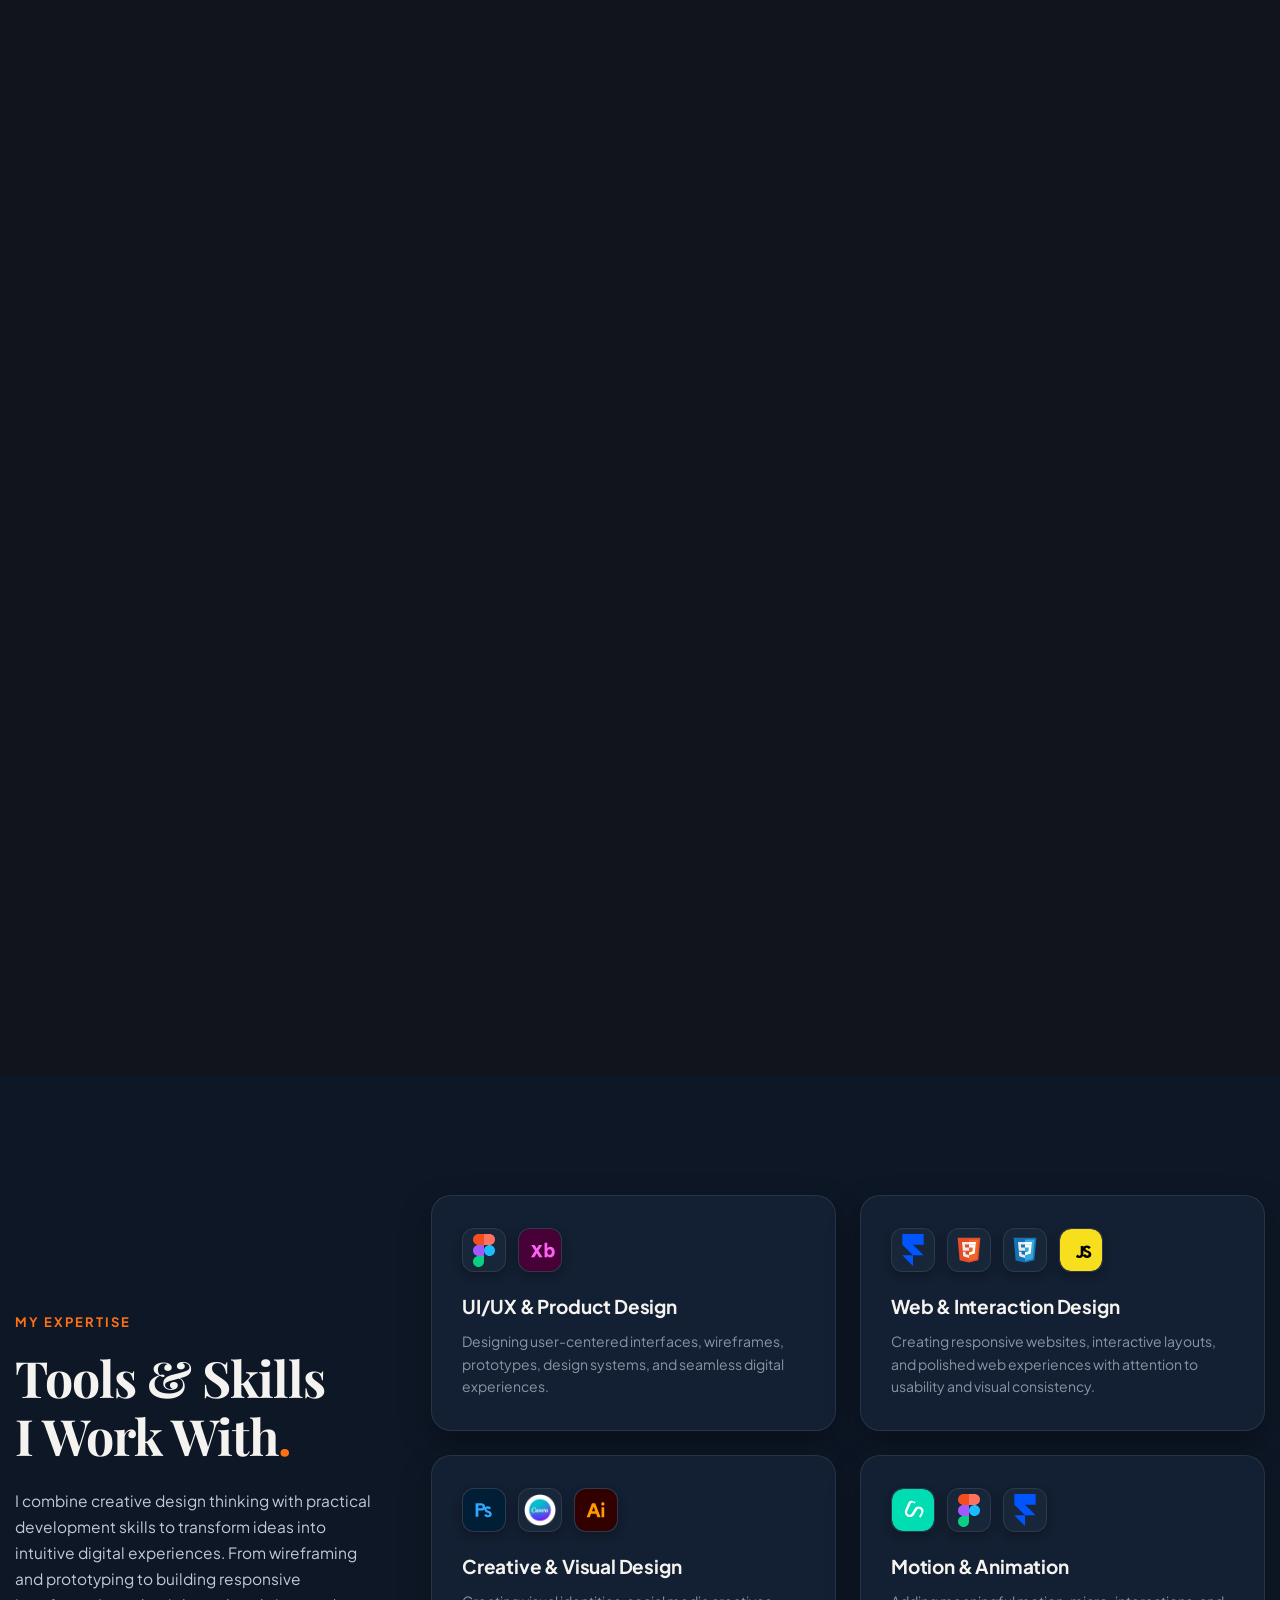
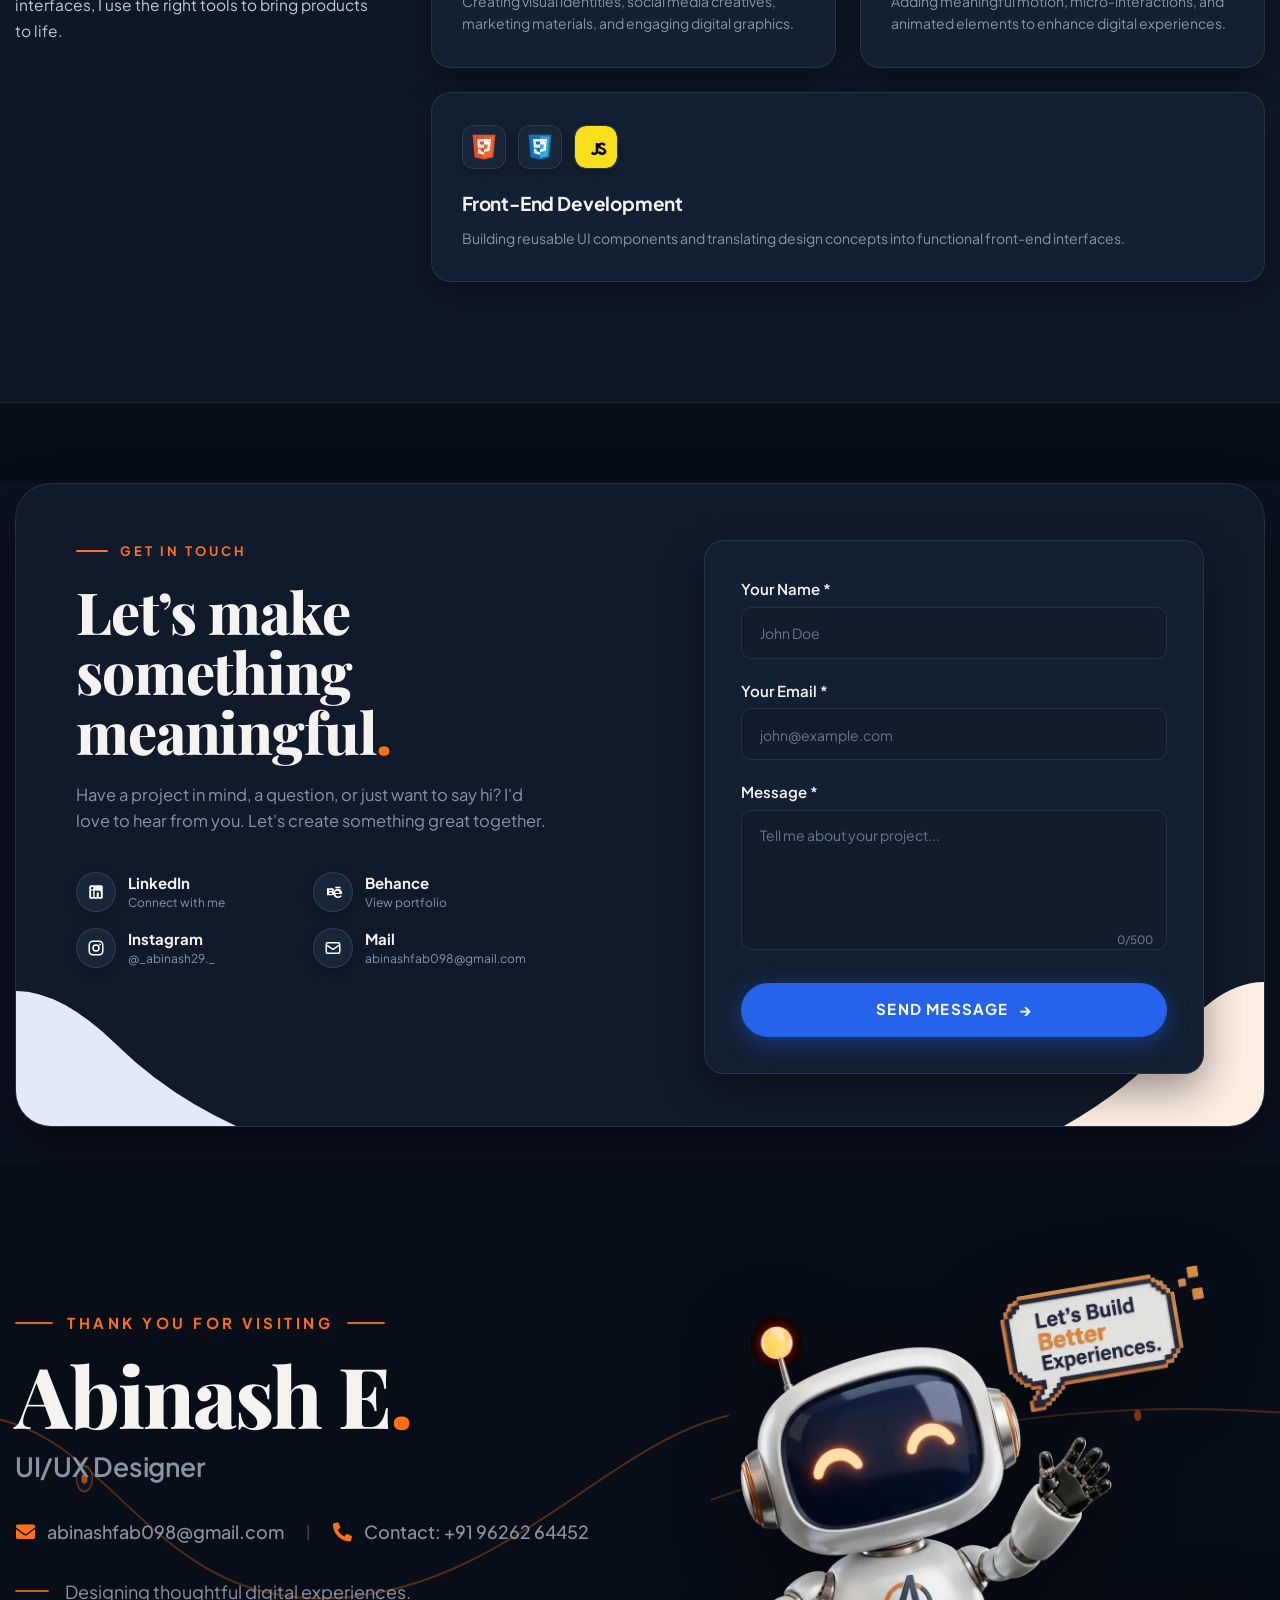
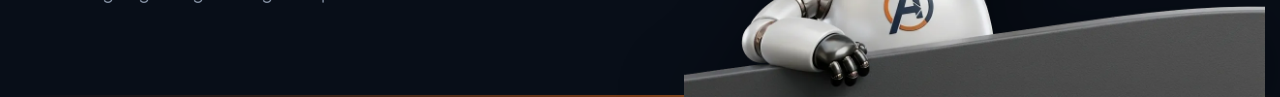
==== commit a87631f1: "Auto-sync portfolio – 2026-11-16 15:13" ====
--- a/index.html
+++ b/index.html
@@ -264,7 +264,8 @@
                                     HELLO, I'M ABINASH</h5>
                                 <div style="height: 1px; width: 50px; background-color: #FCAF17;"></div>
                             </div>
-                            <h2 class="title wow fadeInUp" data-wow-delay=".4s">I design digital <br class="d-none d-sm-block">
+                            <h2 class="title wow fadeInUp" data-wow-delay=".4s">I design digital <br
+                                    class="d-none d-sm-block">
                                 products <br class="d-none d-sm-block"> people love to use.</h2>
                             <p class="wow fadeInUp" data-wow-delay=".6s">
                                 I'm a UI/UX &amp; Product Designer focused on creating clean, intuitive and visually
@@ -598,7 +599,7 @@
                             <div class="service-preview-panel" id="service-panel-3" role="tabpanel"
                                 aria-labelledby="service-tab-3">
                                 <div class="service-preview__media">
-                                    <img src="assets/img/portfolio/"
+                                    <img src="assets/img/portfolio/serv_3.webp"
                                         alt="Branding &amp; Graphic Design Preview" class="service-preview__img"
                                         loading="lazy">
                                 </div>
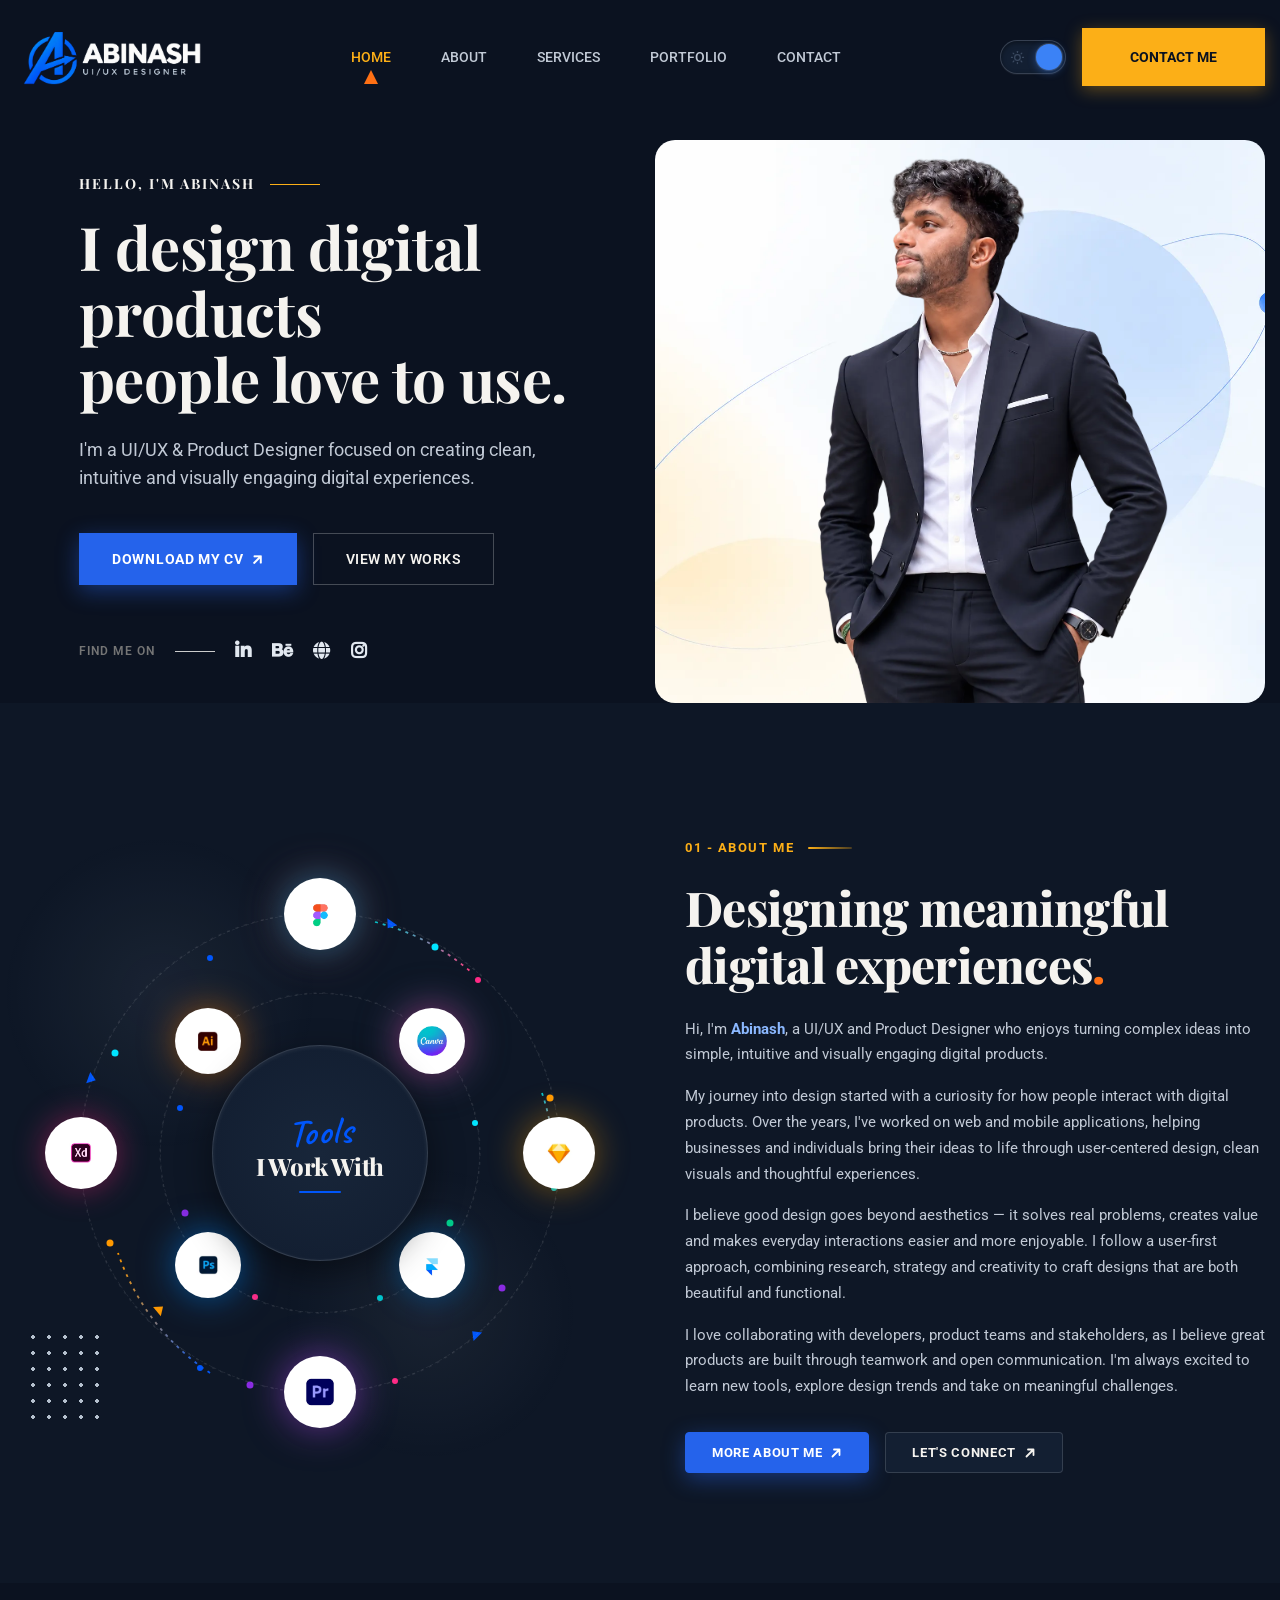
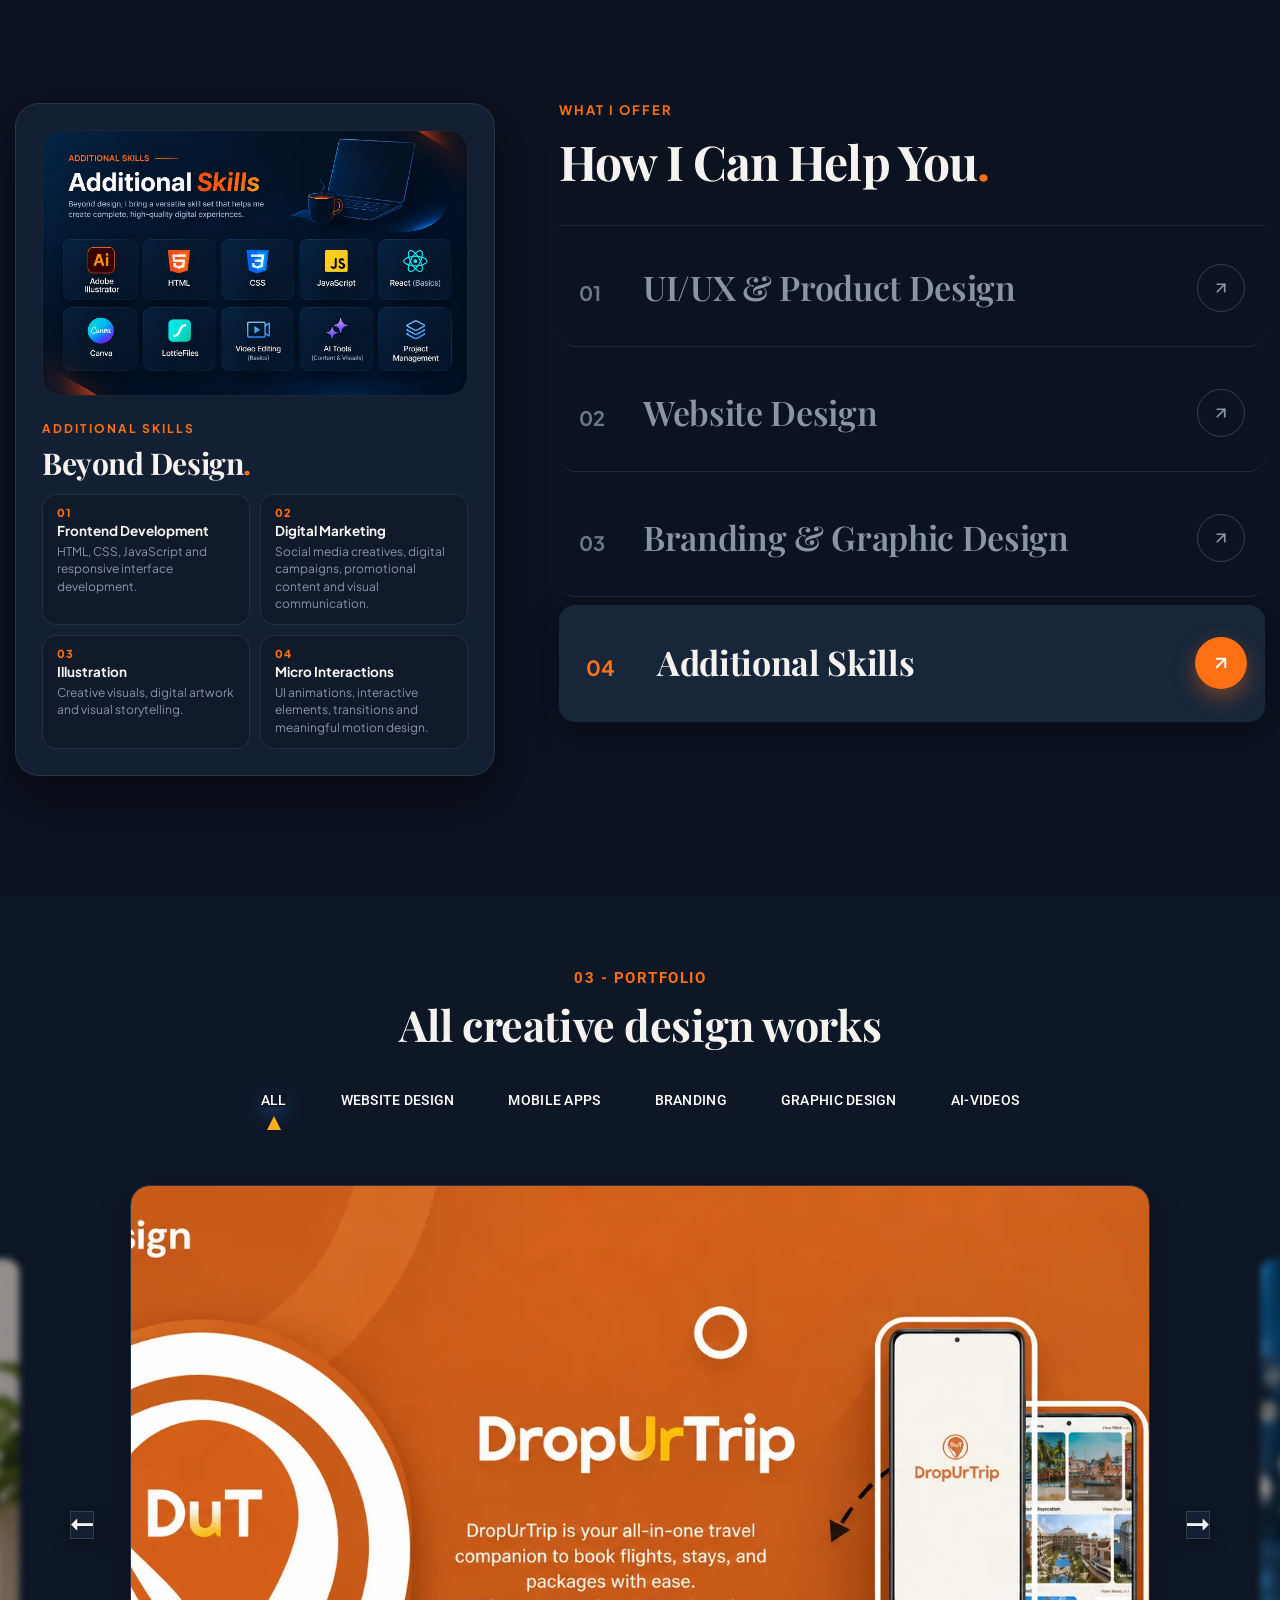
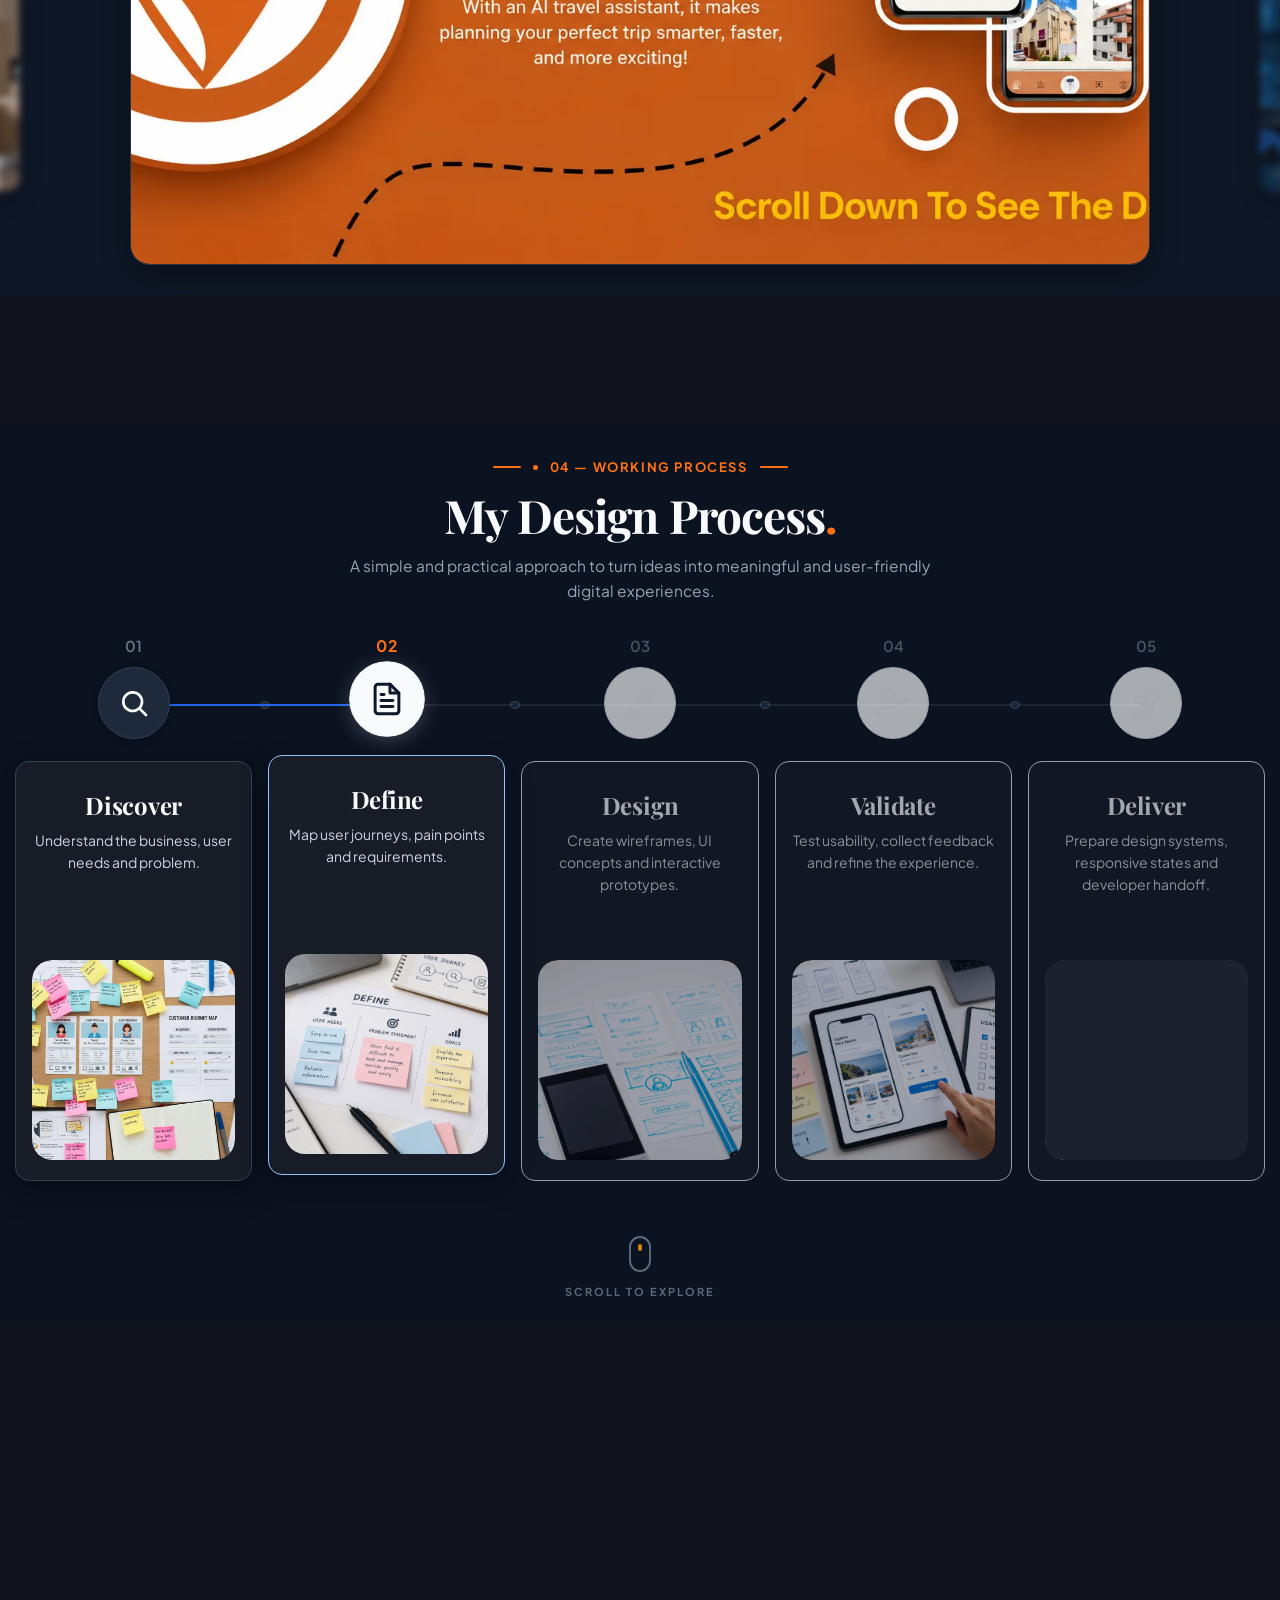
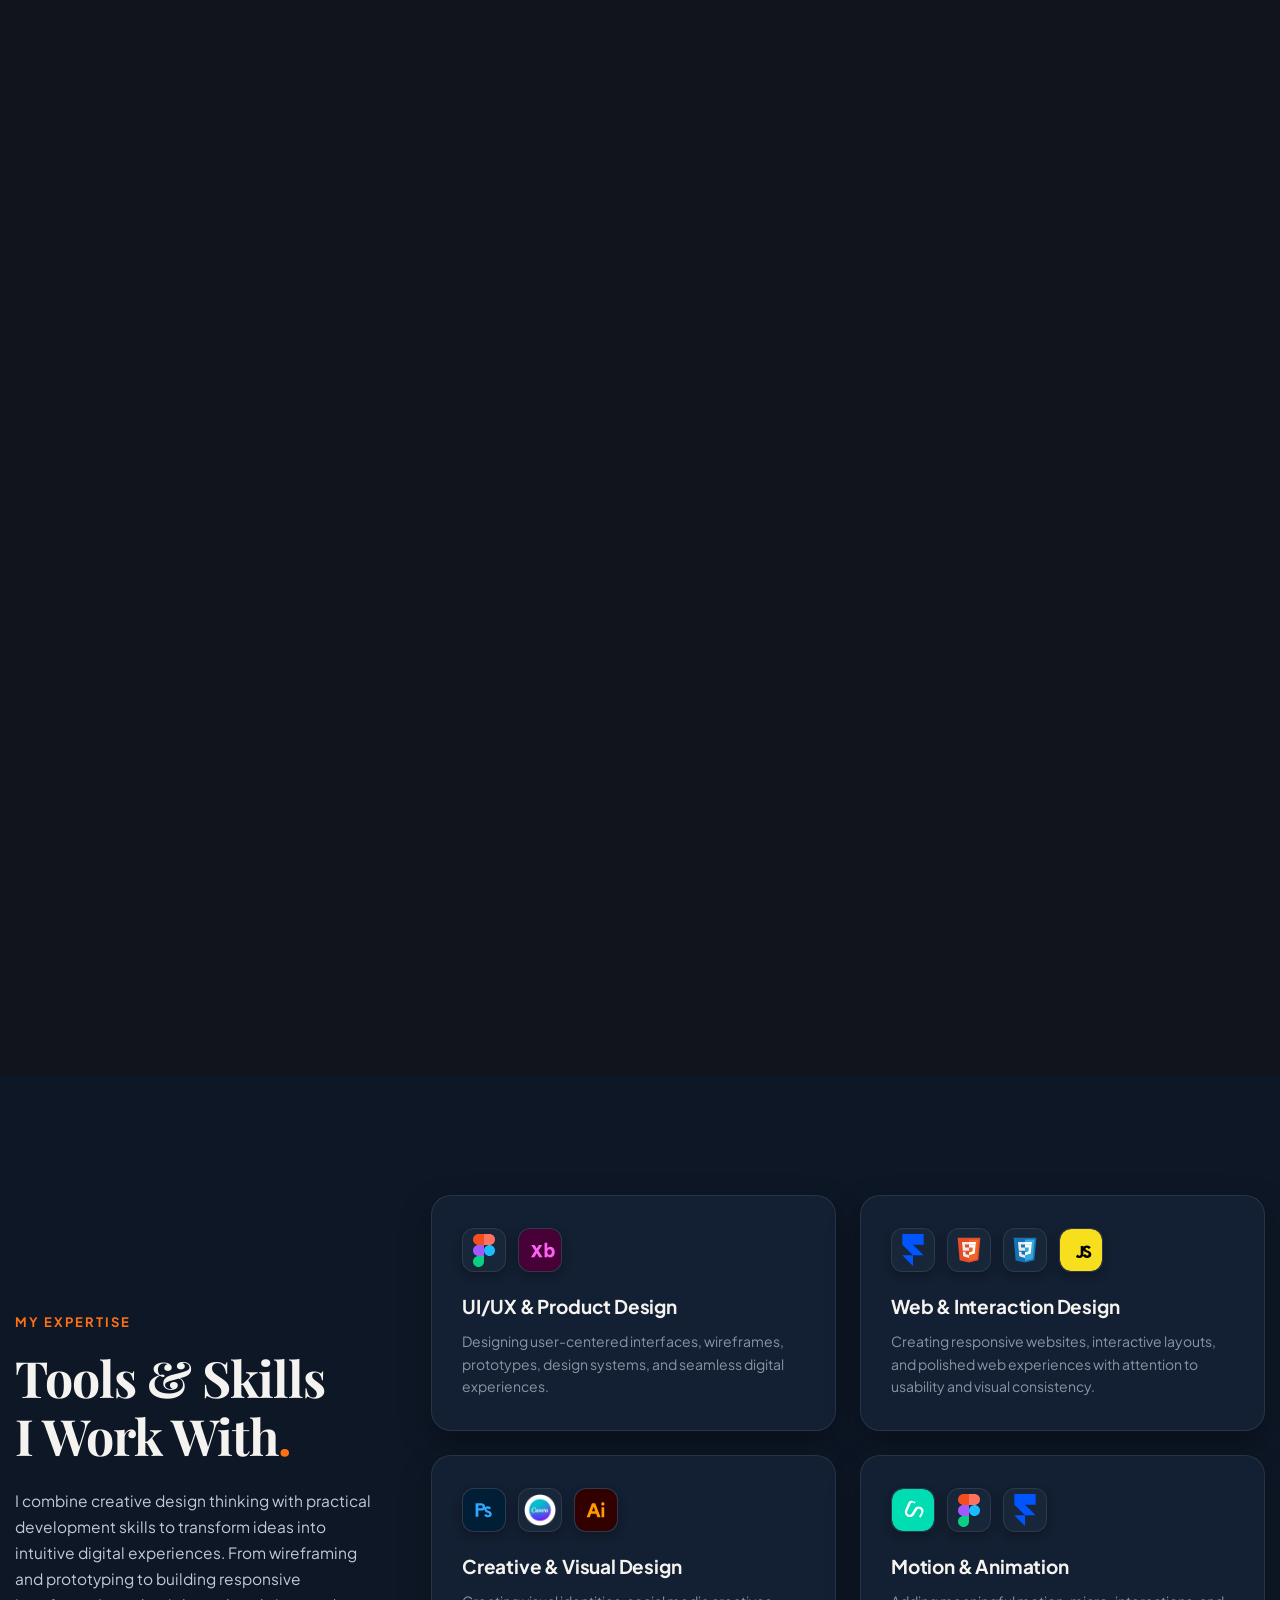
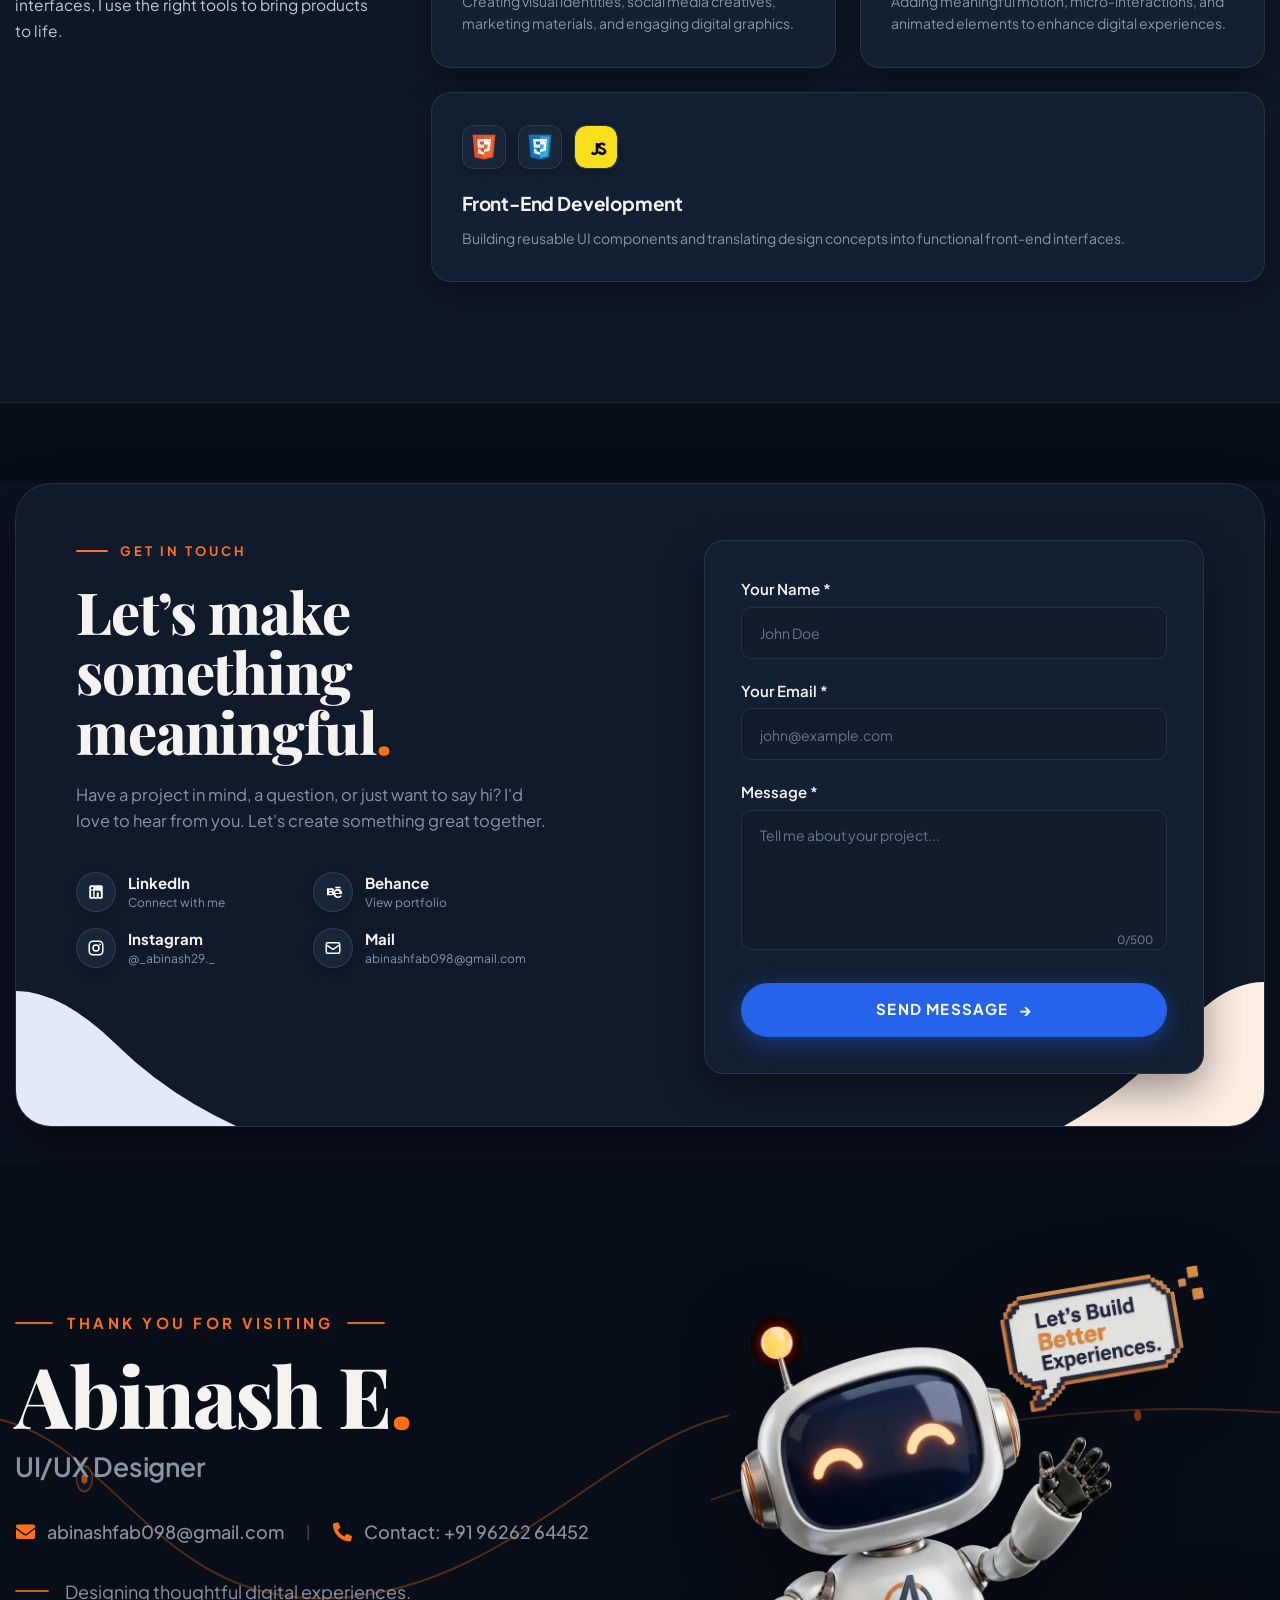
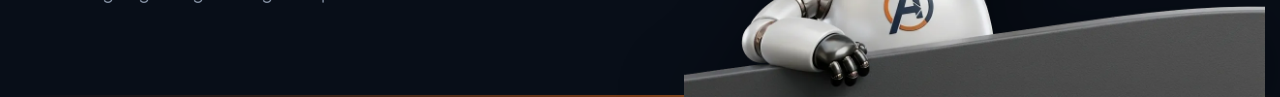
==== commit 38bba3d8: "Auto-sync portfolio – 2026-11-16 19:34" ====
--- a/index.html
+++ b/index.html
@@ -271,7 +271,8 @@
                                 I'm a UI/UX &amp; Product Designer focused on creating clean, intuitive and visually
                                 engaging digital experiences.</p>
                             <div class="banner__btn__wrap wow fadeInUp" data-wow-delay=".8s">
-                                <a href="#" class="btn hero-btn-cv">DOWNLOAD MY CV <i
+                                <a href="https://drive.google.com/drive/my-drive?q=after:2026-11-16%20parent:0APtXtpYDoeNEUk9PVA"
+                                    target="_blank" rel="noopener noreferrer" class="btn hero-btn-cv">DOWNLOAD MY CV <i
                                         class="fas fa-arrow-right"></i></a>
                                 <a href="#portfolioSection" class="btn border-btn hero-btn-works">VIEW MY WORKS</a>
                             </div>
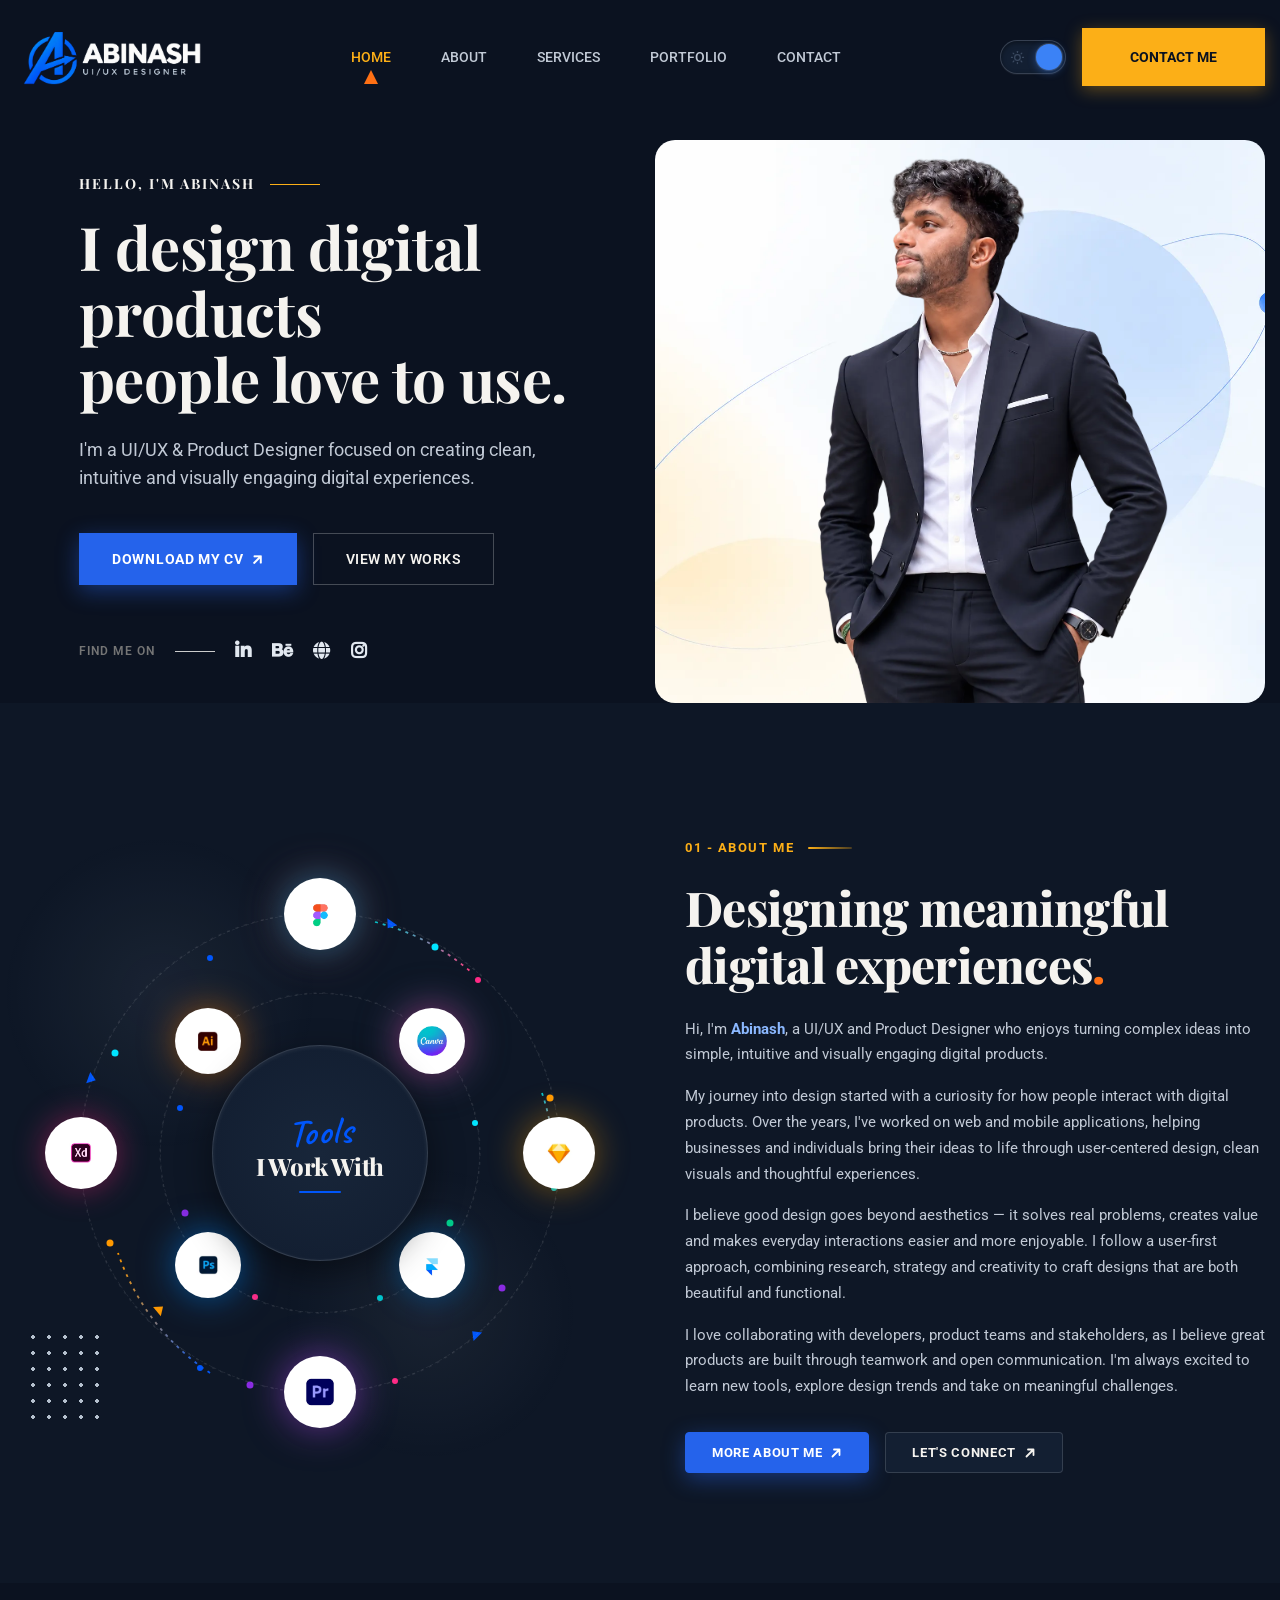
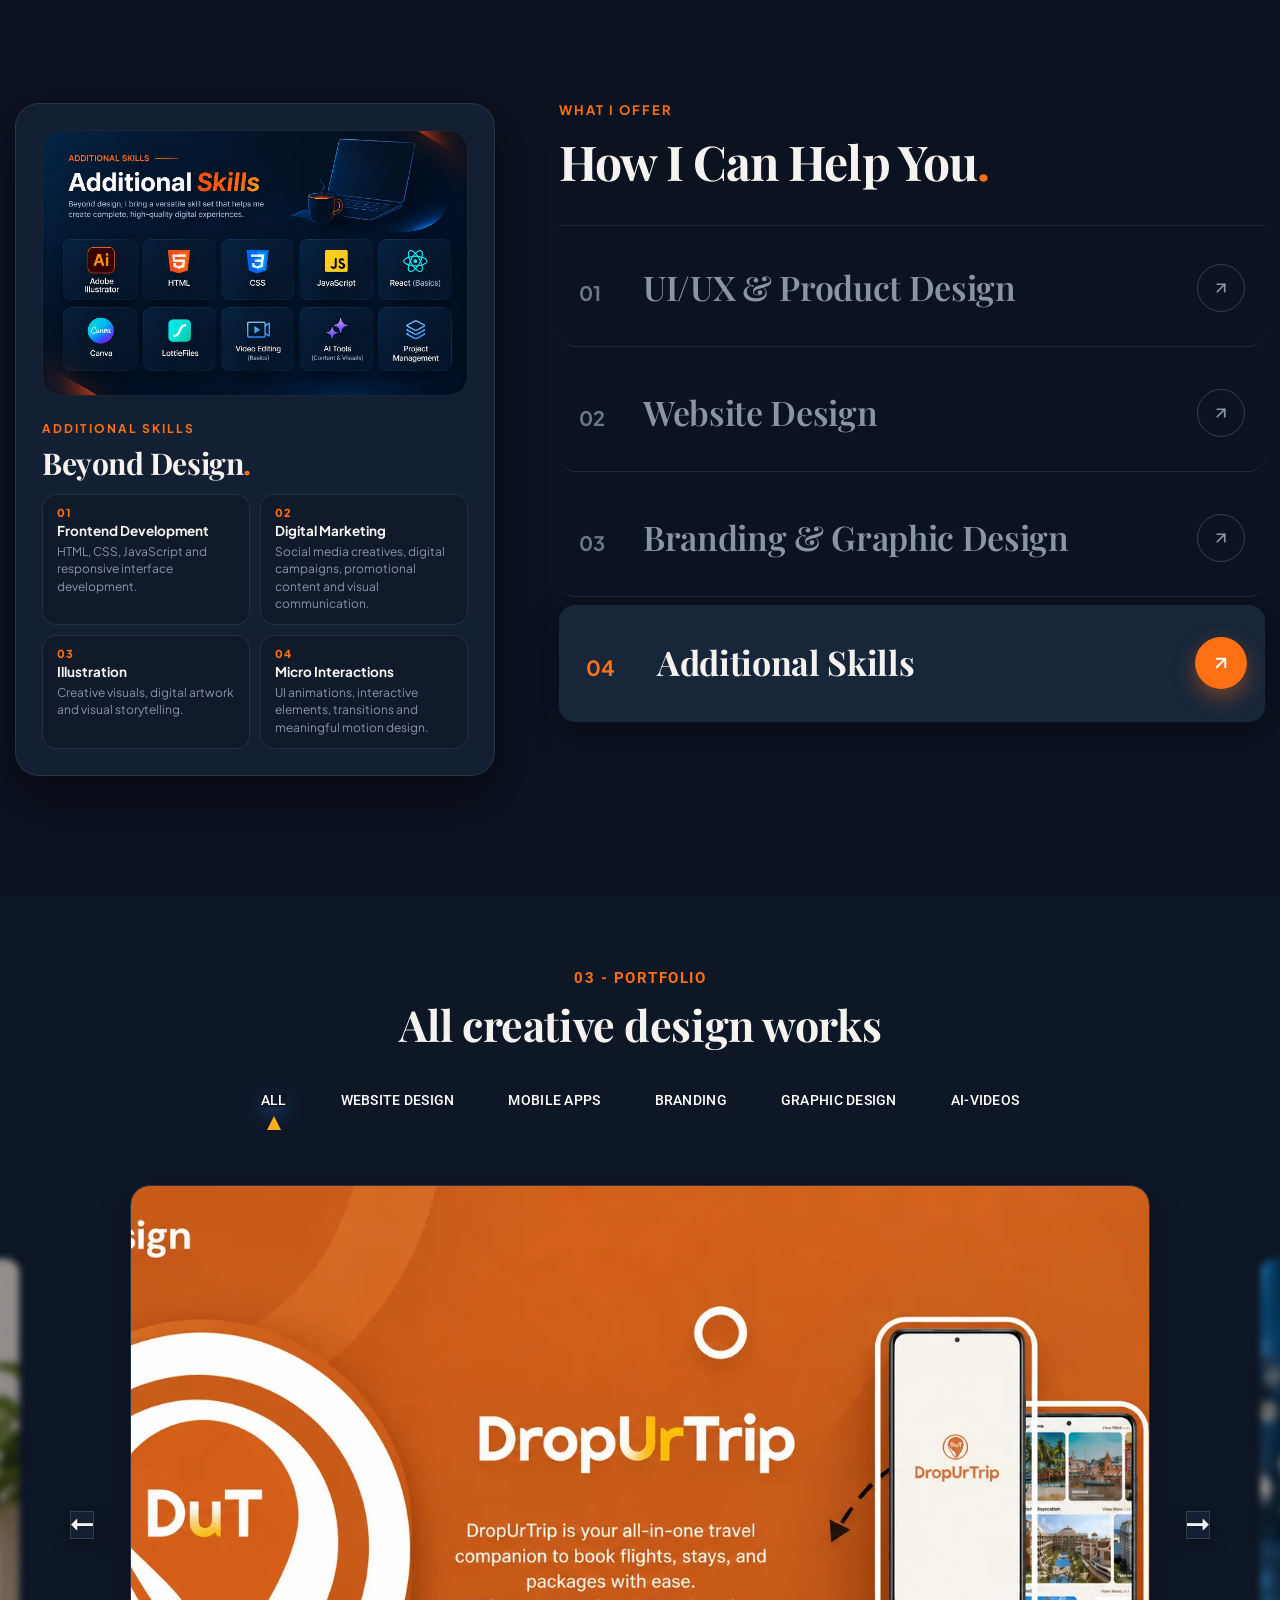
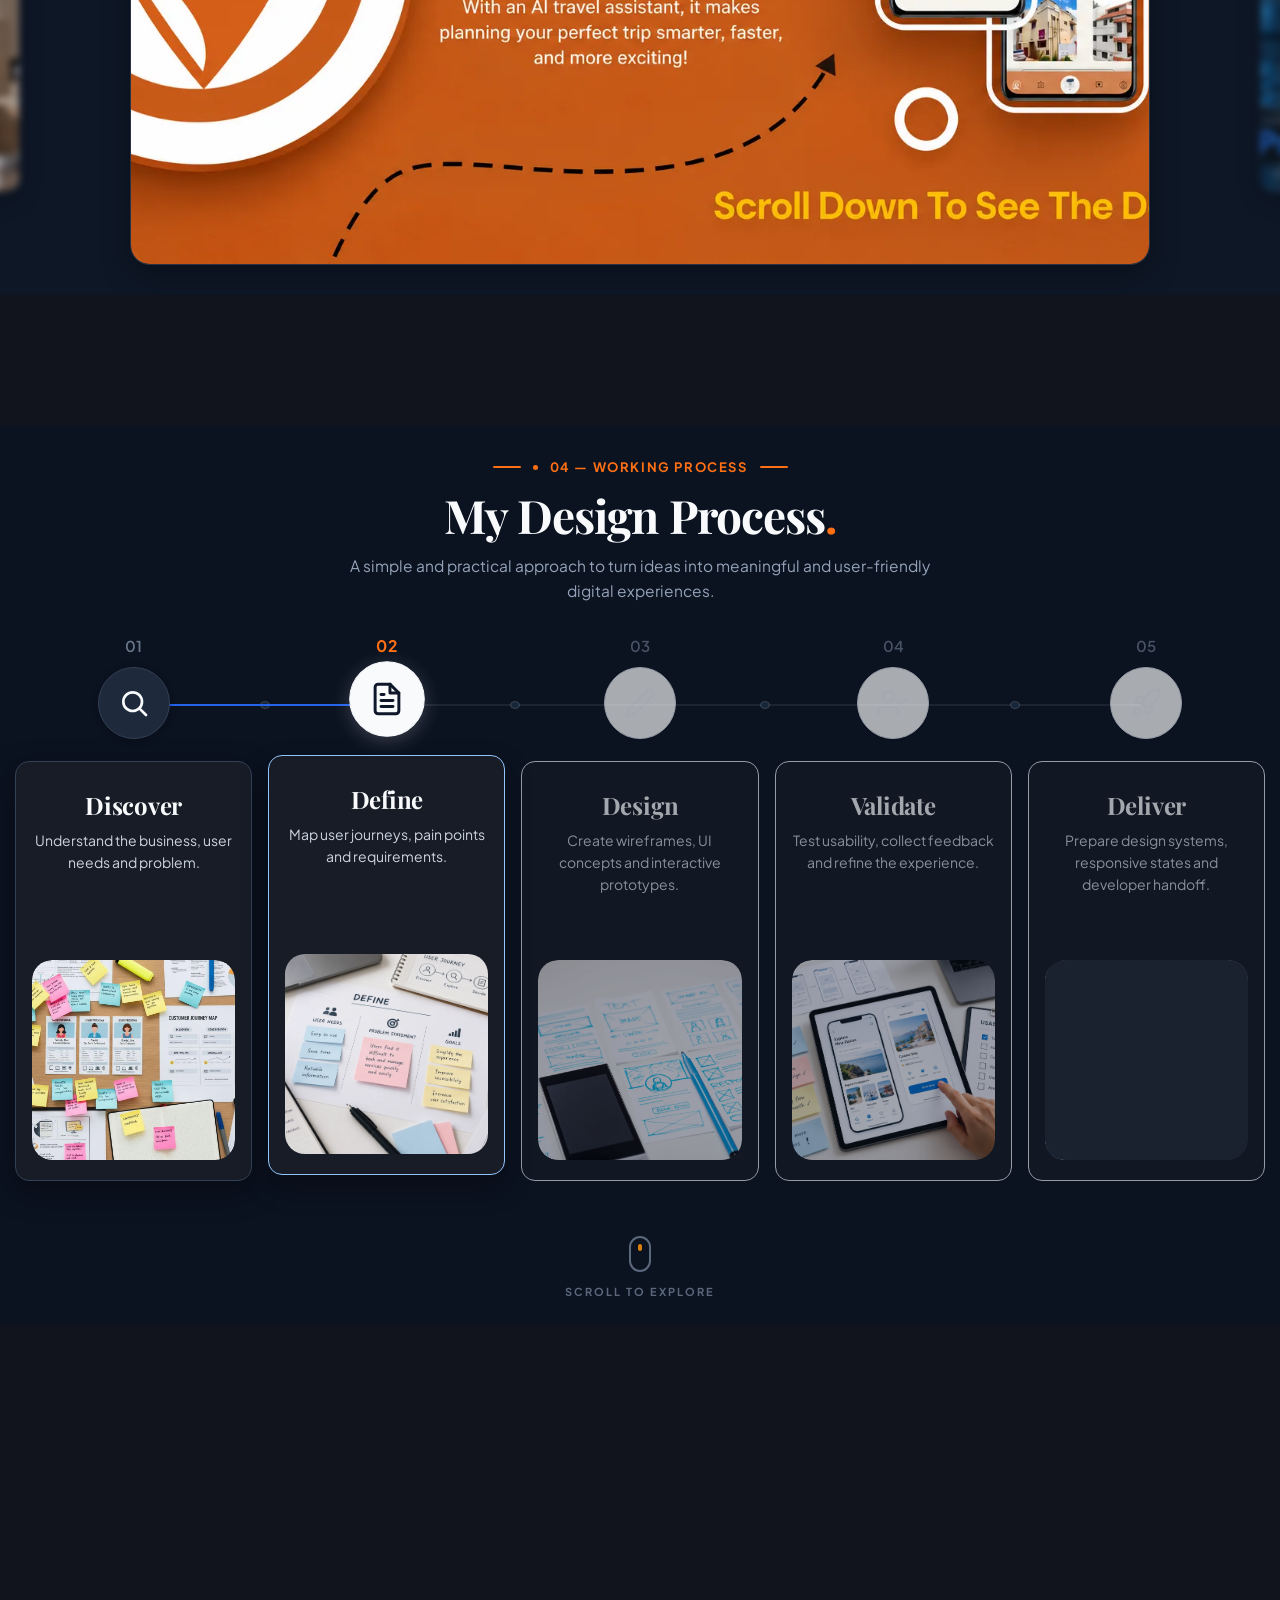
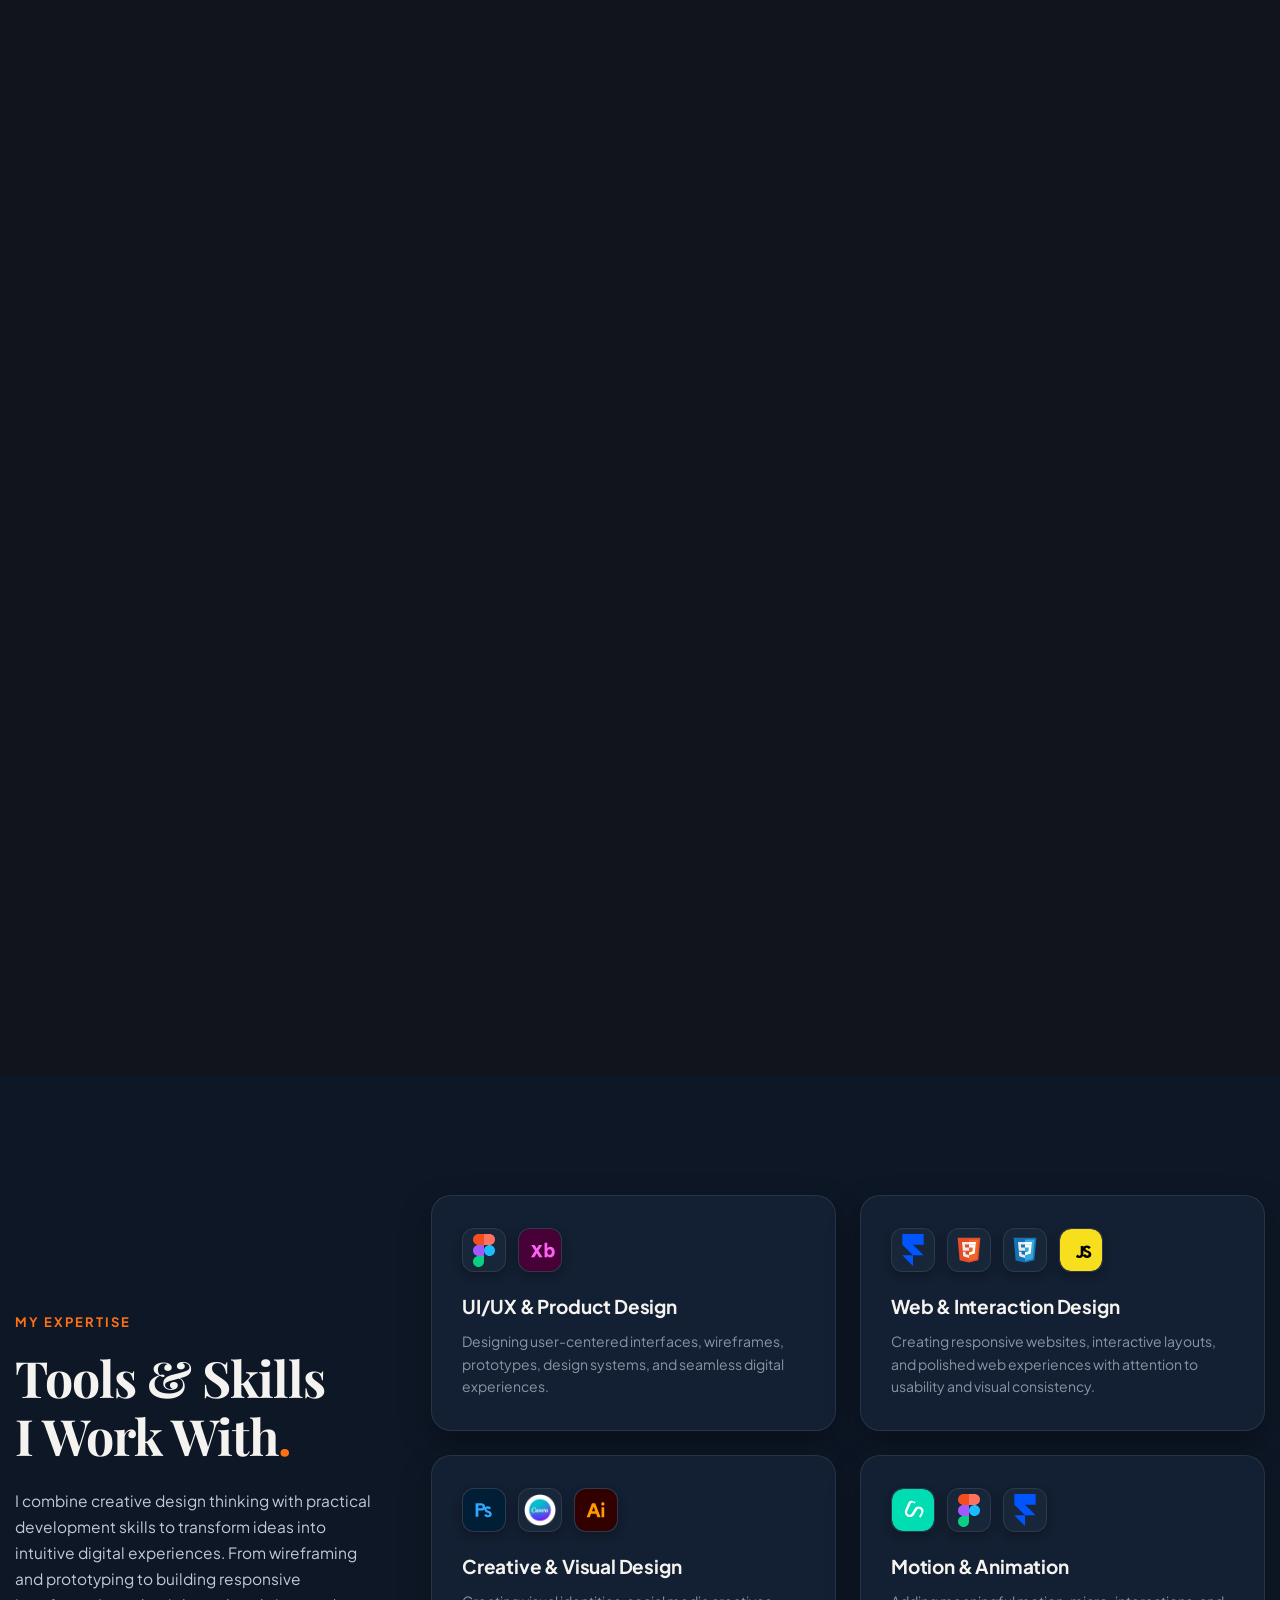
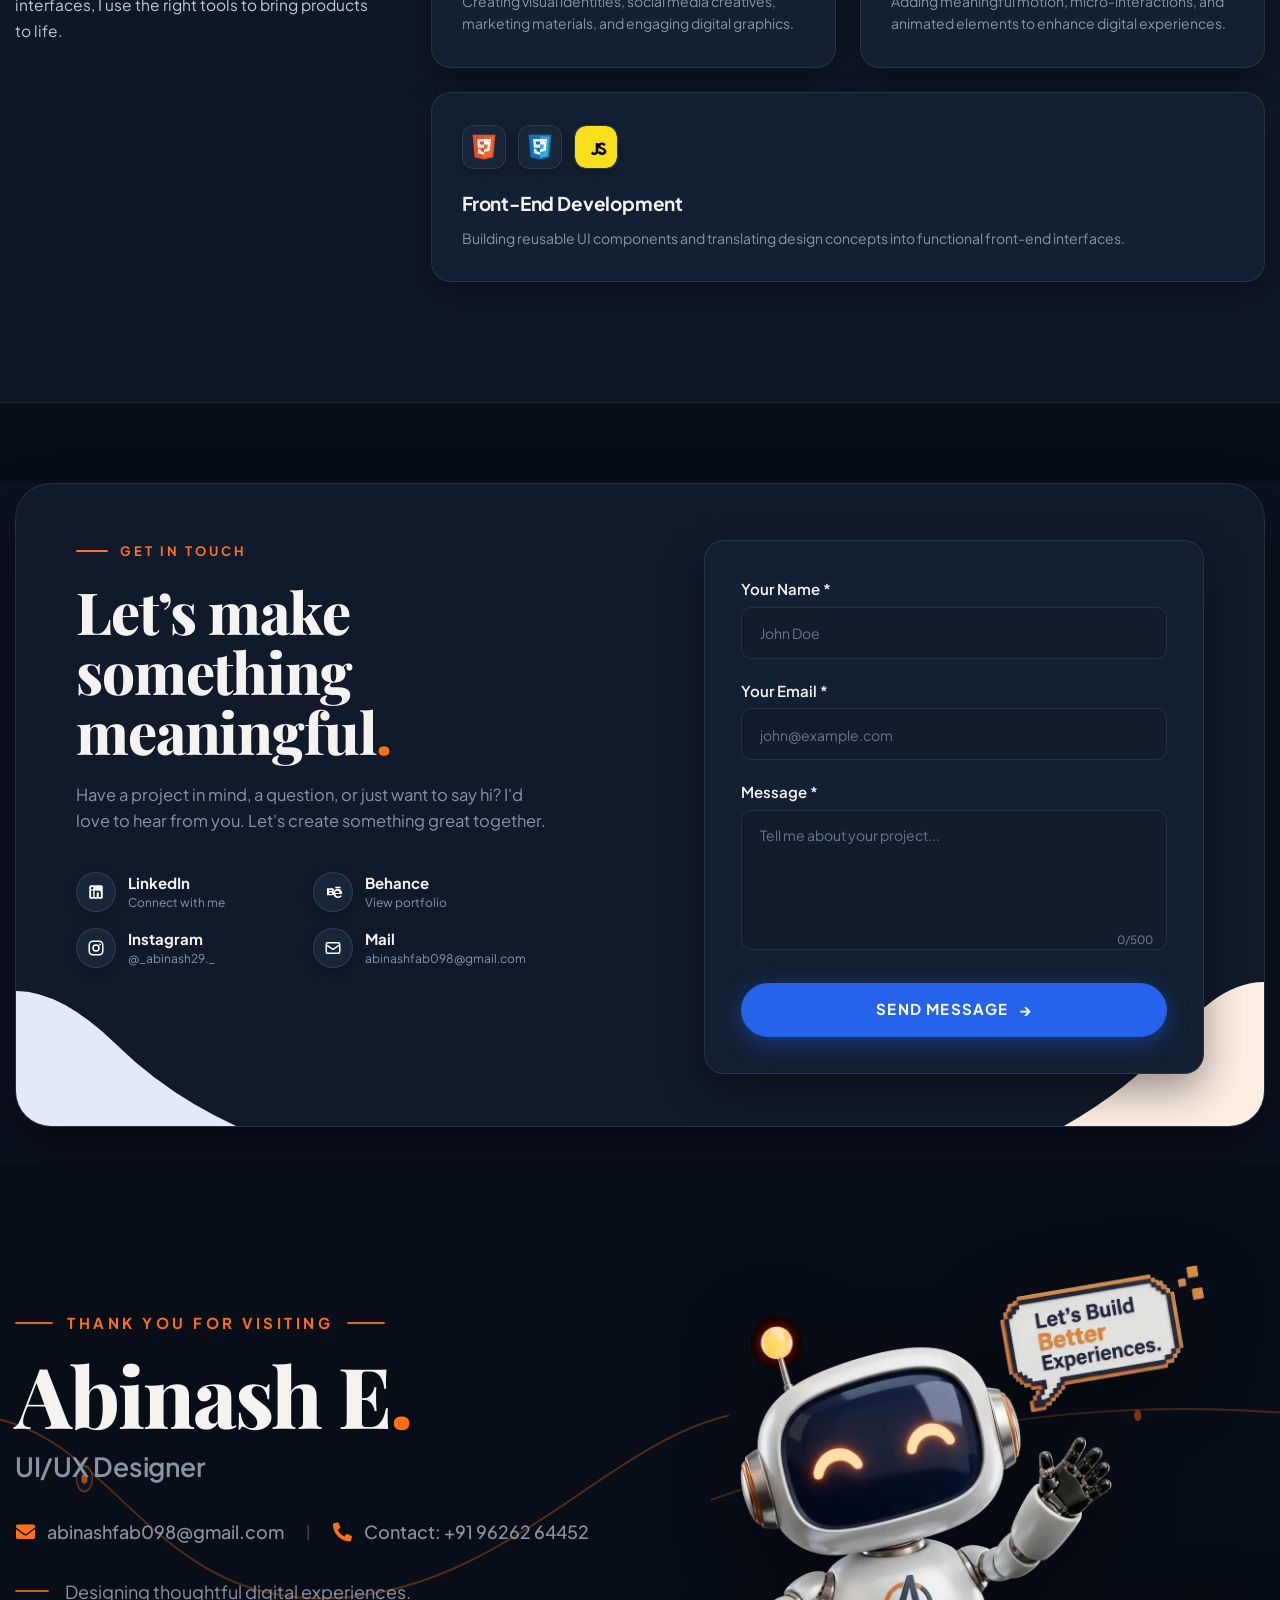
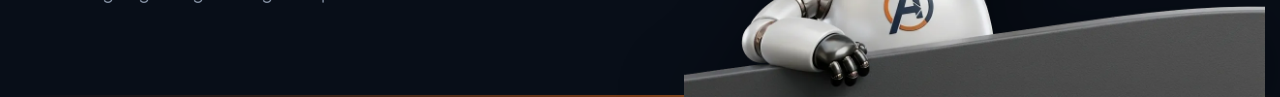
==== commit 68d3d900: "Auto-sync portfolio – 2026-11-17 13:56" ====
--- a/index.html
+++ b/index.html
@@ -271,7 +271,7 @@
                                 I'm a UI/UX &amp; Product Designer focused on creating clean, intuitive and visually
                                 engaging digital experiences.</p>
                             <div class="banner__btn__wrap wow fadeInUp" data-wow-delay=".8s">
-                                <a href="https://drive.google.com/drive/my-drive?q=after:2026-11-16%20parent:0APtXtpYDoeNEUk9PVA"
+                                <a href="https://drive.google.com/file/d/15xIpVYmX2igt331x755mbQo-_7Q2hyGq/view?usp=sharing"
                                     target="_blank" rel="noopener noreferrer" class="btn hero-btn-cv">DOWNLOAD MY CV <i
                                         class="fas fa-arrow-right"></i></a>
                                 <a href="#portfolioSection" class="btn border-btn hero-btn-works">VIEW MY WORKS</a>
